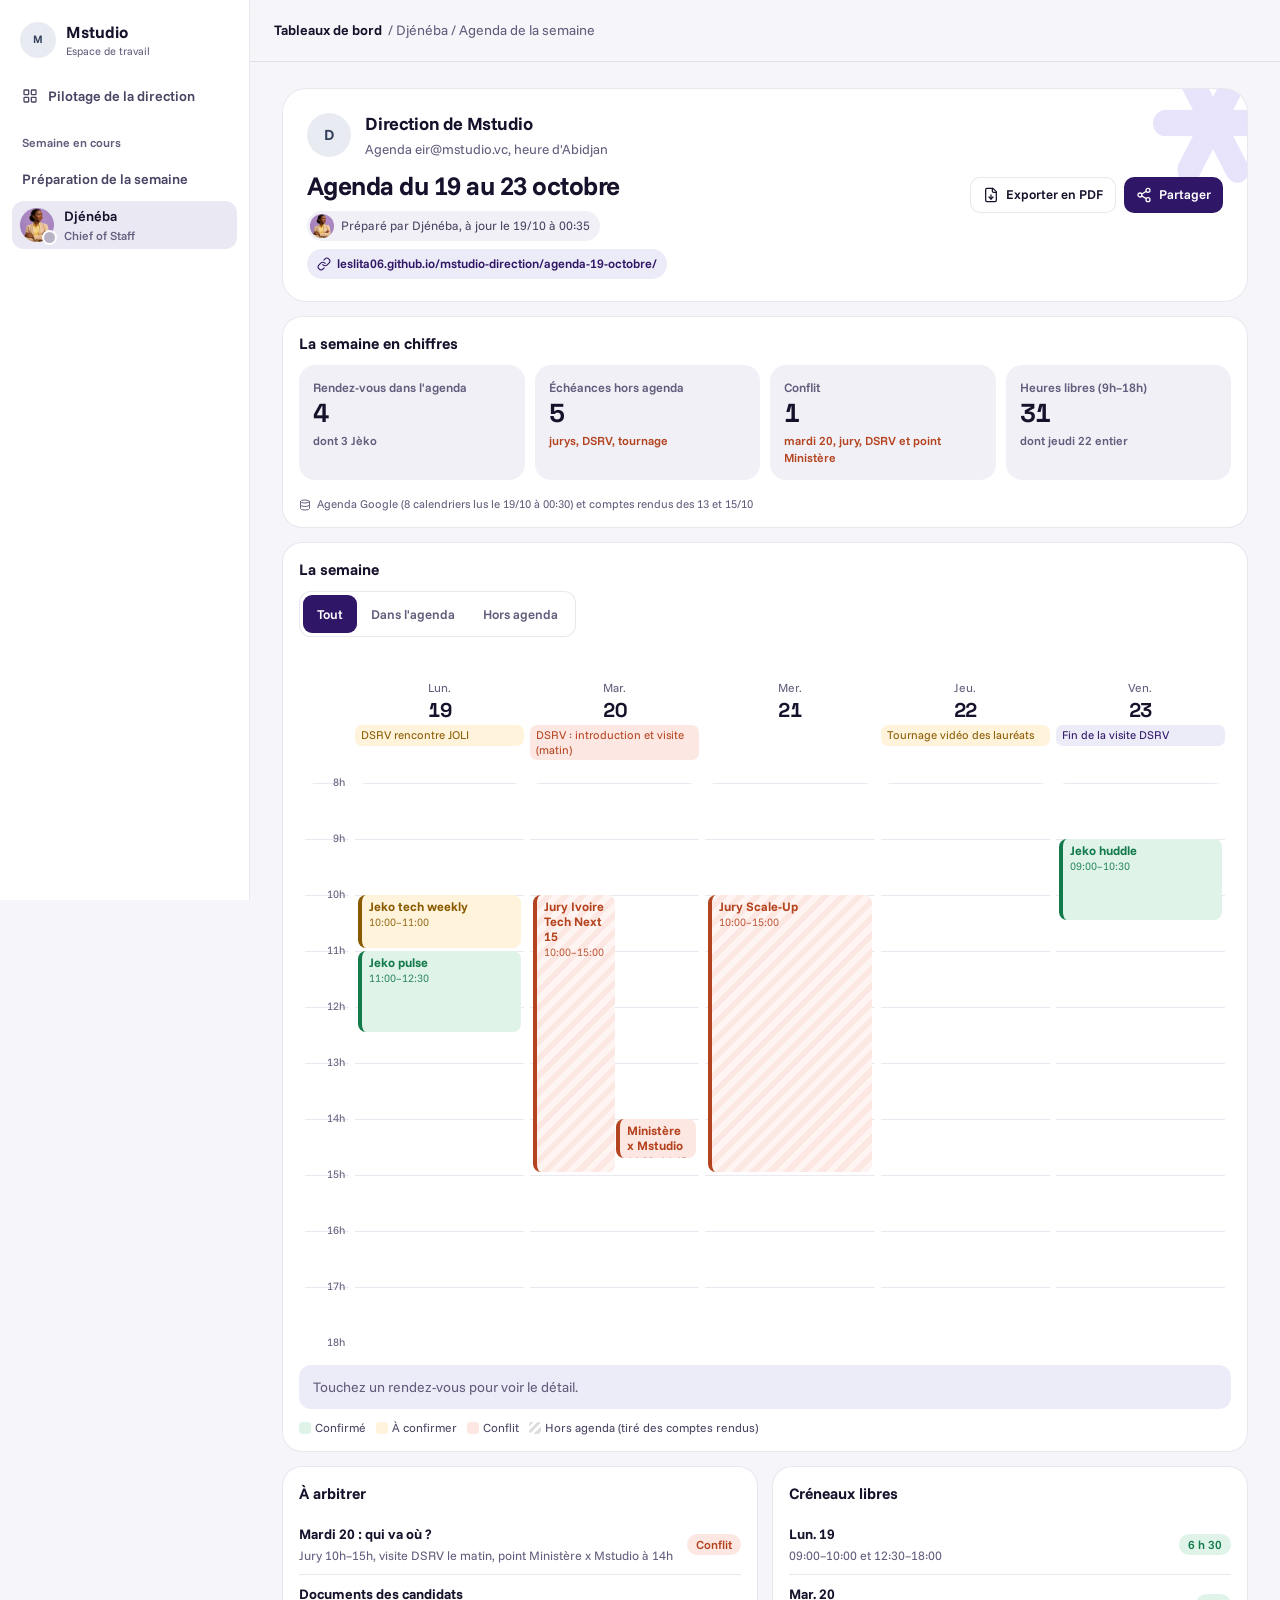
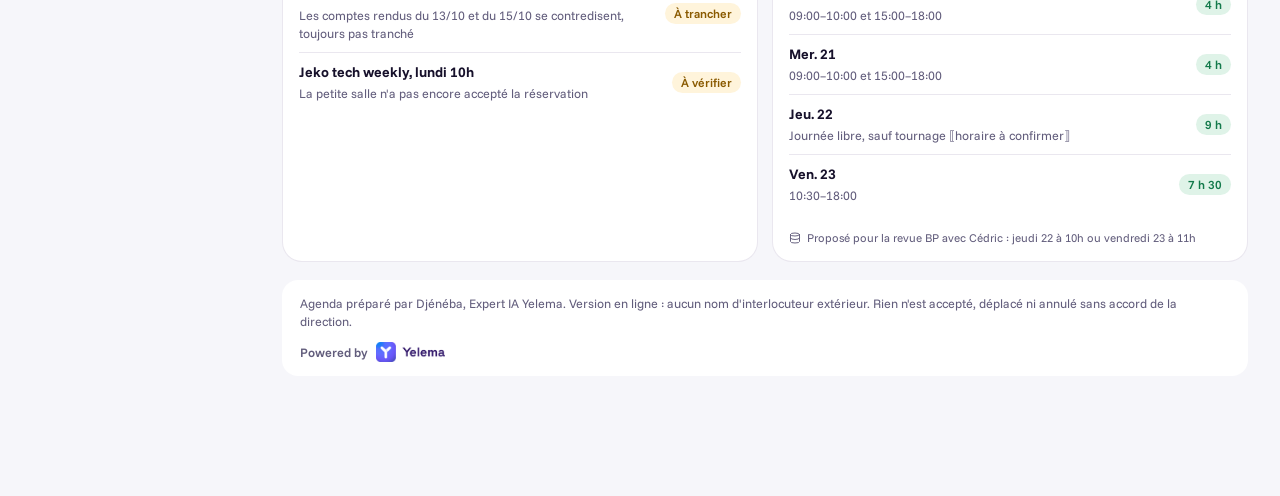
==== agenda-19-octobre/index.html @ 2a82fffe "Agenda de la semaine du 19 octobre" ====
<!doctype html><html lang="fr"><head><meta charset="utf-8"><meta name="viewport" content="width=device-width,initial-scale=1"><meta name="robots" content="noindex, nofollow"><title>Agenda · semaine du 19 octobre · Mstudio</title><link rel="preconnect" href="https://fonts.googleapis.com"><link rel="preconnect" href="https://fonts.gstatic.com" crossorigin><link href="https://fonts.googleapis.com/css2?family=Funnel+Sans:wght@400;500;600;700&family=Space+Grotesk:wght@500;600;700&display=swap" rel="stylesheet"><link rel="stylesheet" href="app.css"><link rel="stylesheet" href="tdm.css"><style>
.wag li[hidden]{display:none}
.cv{display:grid;grid-template-columns:44px repeat(5,minmax(0,1fr));gap:6px;margin-top:6px}
.cv-dh{height:46px;display:flex;flex-direction:column;align-items:center;justify-content:center}
.cv-dh small{font-size:12px;color:var(--ink-3)}.cv-dh b{font-size:20px;color:var(--ink)}
.cv-col.cv-today .cv-dh b{background:var(--brand);color:var(--on-brand);border-radius:50%;width:34px;height:34px;display:flex;align-items:center;justify-content:center}
.cv-ads{min-height:58px;display:flex;flex-direction:column;gap:3px}
.cv-ad{font-size:11.5px;line-height:1.25;border-radius:7px;padding:3px 6px;background:var(--tint);color:var(--brand-ink)}
.cv-ad.mid{background:#FFF4DB;color:#8A5A00}.cv-ad.late{background:#FDE7E3;color:#B4441F}.cv-ad.none{background:none}
.cv-body{position:relative;border-radius:10px;background:repeating-linear-gradient(to bottom,var(--line) 0 1px,transparent 1px 56px)}
.cv-col .cv-body{background-color:var(--surface)}
.cv-hrs .cv-body span{position:absolute;right:4px;transform:translateY(-50%);font-size:11px;color:var(--ink-3)}
.cv-ev{position:absolute;left:3px;right:3px;border:0;text-align:left;border-radius:8px;padding:4px 7px;overflow:hidden;cursor:pointer;font:inherit;display:flex;flex-direction:column;gap:1px;border-left:4px solid}
.cv-ev b{font-size:12.5px;line-height:1.2}.cv-ev small{font-size:11px;opacity:.85}
.cv-ev.ok{background:var(--ok-pale);color:var(--ok)}
.cv-ev.mid{background:#FFF4DB;color:#8A5A00}
.cv-ev.late{background:#FDE7E3;color:#B4441F}
.cv-ev.hors{background-image:repeating-linear-gradient(135deg,rgba(255,255,255,.55) 0 6px,transparent 6px 12px)}
.cv-ev[hidden]{display:none}
.cv-ev:focus-visible{outline:2px solid var(--link)}
.cv-now{position:absolute;left:0;right:0;height:2px;background:var(--ko);z-index:2}
.cv-det{margin-top:12px;padding:12px 14px;border-radius:12px;background:var(--tint);font-size:14px;min-height:22px}
.cv-det b{display:block}
.cv-leg{display:flex;flex-wrap:wrap;gap:10px;margin-top:10px;font-size:12px;color:var(--ink-2)}
.cv-leg i{display:inline-block;width:12px;height:12px;border-radius:3px;vertical-align:-2px;margin-right:4px}
.cv-wrap{overflow-x:auto}
.vlist{display:none}
@media (max-width:760px){.cv-wrap{display:none}.vlist{display:block}}
@media print{.cv-wrap{display:block}.vlist{display:block}.tdm-bar{display:none}}
</style></head><body data-brand="yelema" data-lien="leslita06.github.io/mstudio-direction/agenda-19-octobre/"><div class="app"><aside class="sb"><div class="orgw"><a class="org" href="../"><span style="display:inline-flex;align-items:center;justify-content:center;width:36px;height:36px;border-radius:50%;background:#e8ebf1;color:#33415c;font-weight:700">M</span><div><b>Mstudio</b><span>Espace de travail</span></div></a></div><a class="it" href="../"><svg class="i s" aria-hidden="true"
 
  xmlns="http://www.w3.org/2000/svg"
 
 
  viewBox="0 0 24 24"
  fill="none"
  stroke="currentColor"
  stroke-width="2"
  stroke-linecap="round"
  stroke-linejoin="round"
><rect width="7" height="7" x="3" y="3" rx="1" /><rect width="7" height="7" x="14" y="3" rx="1" /><rect width="7" height="7" x="14" y="14" rx="1" /><rect width="7" height="7" x="3" y="14" rx="1" /></svg> Pilotage de la direction</a><div class="lb">Semaine en cours</div><a class="it" href="../semaine-19-octobre/">Préparation de la semaine</a><a class="mt on" href="./"><span class="p"><img src="img/djeneba.jpg" alt=""><i class="idle"></i></span><span class="grow"><span class="ell" style="display:block">Djénéba</span><small class="ell">Chief of Staff</small></span></a></aside><main style="min-width:0"><header class="top"><a class="mlogo" href="../"><span style="display:inline-flex;align-items:center;justify-content:center;width:32px;height:32px;border-radius:50%;background:#e8ebf1;color:#33415c;font-weight:700">M</span></a><div class="crumb grow"><b>Tableaux de bord</b> <span class="mute3">/ Djénéba / Agenda de la semaine</span></div></header><div class="page"><section class="tdm-head"><img class="tdm-art" src="img/art-asterisque.png" alt=""><div class="tdm-who"><div class="tdm-id"><span style="display:inline-flex;align-items:center;justify-content:center;width:44px;height:44px;border-radius:50%;background:#e8ebf1;color:#33415c;font-weight:700">D</span><span class="tdm-nm"><b>Direction de Mstudio</b><span>Agenda eir@mstudio.vc, heure d'Abidjan</span></span></div><h1>Agenda du 19 au 23 octobre</h1><div class="tdm-meta"><span class="tdm-xp"><img src="img/djeneba.jpg" alt=""> Préparé par Djénéba, à jour le 19/10 à 00:35</span><button class="tdm-lnk" data-copylink type="button" aria-label="Copier le lien"><svg class="i s" aria-hidden="true"
 
  xmlns="http://www.w3.org/2000/svg"
 
 
  viewBox="0 0 24 24"
  fill="none"
  stroke="currentColor"
  stroke-width="2"
  stroke-linecap="round"
  stroke-linejoin="round"
><path d="M10 13a5 5 0 0 0 7.54.54l3-3a5 5 0 0 0-7.07-7.07l-1.72 1.71" /><path d="M14 11a5 5 0 0 0-7.54-.54l-3 3a5 5 0 0 0 7.07 7.07l1.71-1.71" /></svg><span>leslita06.github.io/mstudio-direction/agenda-19-octobre/</span></button></div></div><div class="tdm-act"><button class="btn o sm" type="button" data-pdf><svg class="i s" aria-hidden="true"
 
  xmlns="http://www.w3.org/2000/svg"
 
 
  viewBox="0 0 24 24"
  fill="none"
  stroke="currentColor"
  stroke-width="2"
  stroke-linecap="round"
  stroke-linejoin="round"
><path d="M15 2H6a2 2 0 0 0-2 2v16a2 2 0 0 0 2 2h12a2 2 0 0 0 2-2V7Z" /><path d="M14 2v4a2 2 0 0 0 2 2h4" /><path d="M12 18v-6" /><path d="m9 15 3 3 3-3" /></svg> Exporter en PDF</button><button class="btn p sm" type="button" data-copylink><svg class="i s" aria-hidden="true"
 
  xmlns="http://www.w3.org/2000/svg"
 
 
  viewBox="0 0 24 24"
  fill="none"
  stroke="currentColor"
  stroke-width="2"
  stroke-linecap="round"
  stroke-linejoin="round"
><circle cx="18" cy="5" r="3" /><circle cx="6" cy="12" r="3" /><circle cx="18" cy="19" r="3" /><line x1="8.59" x2="15.42" y1="13.51" y2="17.49" /><line x1="15.41" x2="8.59" y1="6.51" y2="10.49" /></svg> Partager</button></div></section><section class="mwg2">
<article class="mw wide full" data-ty="La semaine en chiffres"><header><h4>La semaine en chiffres</h4></header><div class="kks" style="--kc:4"><div class="kk"><span>Rendez-vous dans l'agenda</span><b class="num">4</b><small>dont 3 Jèko</small></div><div class="kk"><span>Échéances hors agenda</span><b class="num">5</b><small class="warn">jurys, DSRV, tournage</small></div><div class="kk"><span>Conflit</span><b class="num">1</b><small class="warn">mardi 20, jury, DSRV et point Ministère</small></div><div class="kk"><span>Heures libres (9h–18h)</span><b class="num">31</b><small>dont jeudi 22 entier</small></div></div><p class="tdm-src"><svg class="i s" aria-hidden="true"
 
  xmlns="http://www.w3.org/2000/svg"
 
 
  viewBox="0 0 24 24"
  fill="none"
  stroke="currentColor"
  stroke-width="2"
  stroke-linecap="round"
  stroke-linejoin="round"
><ellipse cx="12" cy="5" rx="9" ry="3" /><path d="M3 5V19A9 3 0 0 0 21 19V5" /><path d="M3 12A9 3 0 0 0 21 12" /></svg> Agenda Google (8 calendriers lus le 19/10 à 00:30) et comptes rendus des 13 et 15/10</p></article>
<article class="mw wide full" data-ty="Agenda"><header><h4>La semaine</h4></header><div class="tdm-bar"><div class="tdm-seg" role="group" data-for="cal"><button class="on" type="button" data-v="*">Tout</button><button type="button" data-v="agenda">Dans l'agenda</button><button type="button" data-v="hors">Hors agenda</button></div></div>
<div id="cal"><div class="cv-wrap"><div class="cv"><div class="cv-hrs"><div class="cv-dh"></div><div class="cv-ads"></div><div class="cv-body" style="height:560px"><span style="top:0px">8h</span><span style="top:56px">9h</span><span style="top:112px">10h</span><span style="top:168px">11h</span><span style="top:224px">12h</span><span style="top:280px">13h</span><span style="top:336px">14h</span><span style="top:392px">15h</span><span style="top:448px">16h</span><span style="top:504px">17h</span><span style="top:560px">18h</span></div></div><div class="cv-col" data-day="lun"><div class="cv-dh"><small>Lun.</small><b class="num">19</b></div><div class="cv-ads"><span class="cv-ad mid" title="⟦heure et lieu à confirmer⟧">DSRV rencontre JOLI</span></div><div class="cv-body" style="height:560px"><button type="button" class="cv-ev mid agenda" data-k="agenda" style="top:112px;height:53px" data-t="Jeko tech weekly" data-w="Lun. 19 oct., 10:00–11:00" data-l="Petite salle + Meet" data-n="Salle pas encore confirmée par la réservation" data-s="À confirmer"><b>Jeko tech weekly</b><small>10:00–11:00</small></button><button type="button" class="cv-ev ok agenda" data-k="agenda" style="top:168px;height:81.0px" data-t="Jeko pulse" data-w="Lun. 19 oct., 11:00–12:30" data-l="Petite salle + Meet" data-n="Récurrent, organisé par la direction" data-s="Confirmé"><b>Jeko pulse</b><small>11:00–12:30</small></button></div></div><div class="cv-col" data-day="mar"><div class="cv-dh"><small>Mar.</small><b class="num">20</b></div><div class="cv-ads"><span class="cv-ad late" title="Chevauche le jury">DSRV : introduction et visite (matin)</span></div><div class="cv-body" style="height:560px"><button type="button" class="cv-ev late hors" data-k="hors" style="top:112px;height:277px;left:3px;right:50%" data-t="Jury Ivoire Tech Next 15" data-w="Mar. 20 oct., 10:00–15:00" data-l="Ministère" data-n="Pas bloqué dans l&#x27;agenda" data-s="Conflit"><b>Jury Ivoire Tech Next 15</b><small>10:00–15:00</small></button><button type="button" class="cv-ev late agenda" data-k="agenda" style="top:336px;height:39.0px;left:51%;right:3px" data-t="Ministère x Mstudio" data-w="Mar. 20 oct., 14:00–14:45" data-l="Petite salle + Meet" data-n="Chevauche le jury (fin 15h). Organisé par Leslie" data-s="Conflit"><b>Ministère x Mstudio</b><small>14:00–14:45</small></button></div></div><div class="cv-col" data-day="mer"><div class="cv-dh"><small>Mer.</small><b class="num">21</b></div><div class="cv-ads"><span class="cv-ad none"></span></div><div class="cv-body" style="height:560px"><button type="button" class="cv-ev late hors" data-k="hors" style="top:112px;height:277px" data-t="Jury Scale-Up" data-w="Mer. 21 oct., 10:00–15:00" data-l="Ministère" data-n="Pas bloqué dans l&#x27;agenda" data-s="Conflit"><b>Jury Scale-Up</b><small>10:00–15:00</small></button></div></div><div class="cv-col" data-day="jeu"><div class="cv-dh"><small>Jeu.</small><b class="num">22</b></div><div class="cv-ads"><span class="cv-ad mid" title="⟦à confirmer⟧">Tournage vidéo des lauréats</span></div><div class="cv-body" style="height:560px"></div></div><div class="cv-col" data-day="ven"><div class="cv-dh"><small>Ven.</small><b class="num">23</b></div><div class="cv-ads"><span class="cv-ad br" title="Repère">Fin de la visite DSRV</span></div><div class="cv-body" style="height:560px"><button type="button" class="cv-ev ok agenda" data-k="agenda" style="top:56px;height:81.0px" data-t="Jeko huddle" data-w="Ven. 23 oct., 09:00–10:30" data-l="Petite salle + Meet" data-n="Récurrent, organisé par la direction" data-s="Confirmé"><b>Jeko huddle</b><small>09:00–10:30</small></button></div></div></div><div class="cv-det" id="det"><span class="mute3">Touchez un rendez-vous pour voir le détail.</span></div><div class="cv-leg"><span><i style="background:var(--ok-pale)"></i>Confirmé</span><span><i style="background:#FFF4DB"></i>À confirmer</span><span><i style="background:#FDE7E3"></i>Conflit</span><span><i style="background:repeating-linear-gradient(135deg,#ddd 0 3px,#fff 3px 6px)"></i>Hors agenda (tiré des comptes rendus)</span></div></div>
<ul class="wag vlist"><li class="ag" data-k="hors"><span class="agt"><b>Journée</b><small>Lun. 19</small></span><span class="grow"><b>DSRV rencontre JOLI</b><small>⟦heure et lieu à confirmer⟧</small></span><span class="pill mid">À confirmer</span></li><li class="ag" data-k="agenda"><span class="agt"><b>10:00–11:00</b><small>Lun. 19</small></span><span class="grow"><b>Jeko tech weekly</b><small>Petite salle + Meet · Salle pas encore confirmée par la réservation</small></span><span class="pill mid">À confirmer</span></li><li class="ag" data-k="agenda"><span class="agt"><b>11:00–12:30</b><small>Lun. 19</small></span><span class="grow"><b>Jeko pulse</b><small>Petite salle + Meet · Récurrent, organisé par la direction</small></span><span class="pill ok">Confirmé</span></li><li class="ag" data-k="hors"><span class="agt"><b>Journée</b><small>Mar. 20</small></span><span class="grow"><b>DSRV : introduction et visite (matin)</b><small>Chevauche le jury</small></span><span class="pill late">Conflit</span></li><li class="ag" data-k="hors"><span class="agt"><b>10:00–15:00</b><small>Mar. 20</small></span><span class="grow"><b>Jury Ivoire Tech Next 15</b><small>Ministère · Pas bloqué dans l&#x27;agenda</small></span><span class="pill late">Conflit</span></li><li class="ag" data-k="agenda"><span class="agt"><b>14:00–14:45</b><small>Mar. 20</small></span><span class="grow"><b>Ministère x Mstudio</b><small>Petite salle + Meet · Chevauche le jury (fin 15h). Organisé par Leslie</small></span><span class="pill late">Conflit</span></li><li class="ag" data-k="hors"><span class="agt"><b>10:00–15:00</b><small>Mer. 21</small></span><span class="grow"><b>Jury Scale-Up</b><small>Ministère · Pas bloqué dans l&#x27;agenda</small></span><span class="pill late">Conflit</span></li><li class="ag" data-k="hors"><span class="agt"><b>Journée</b><small>Jeu. 22</small></span><span class="grow"><b>Tournage vidéo des lauréats</b><small>⟦à confirmer⟧</small></span><span class="pill mid">À confirmer</span></li><li class="ag" data-k="hors"><span class="agt"><b>Journée</b><small>Ven. 23</small></span><span class="grow"><b>Fin de la visite DSRV</b><small>Repère</small></span><span class="pill br">Repère</span></li><li class="ag" data-k="agenda"><span class="agt"><b>09:00–10:30</b><small>Ven. 23</small></span><span class="grow"><b>Jeko huddle</b><small>Petite salle + Meet · Récurrent, organisé par la direction</small></span><span class="pill ok">Confirmé</span></li><li class="ag" data-k="hors"><span class="agt"><b>⟦non fixé⟧</b><small>Semaine</small></span><span class="grow"><b>Revue BP + pricing Yelema avec Cédric</b><small>Ni date ni responsable</small></span><span class="pill mid">À caler</span></li></ul></div></article>
<article class="mw" data-ty="À arbitrer"><header><h4>À arbitrer</h4></header><ul class="wcr"><li><span class="grow"><b>Mardi 20 : qui va où ?</b><small>Jury 10h–15h, visite DSRV le matin, point Ministère x Mstudio à 14h</small></span><span class="pill late">Conflit</span></li><li><span class="grow"><b>Documents des candidats</b><small>Les comptes rendus du 13/10 et du 15/10 se contredisent, toujours pas tranché</small></span><span class="pill mid">À trancher</span></li><li><span class="grow"><b>Jeko tech weekly, lundi 10h</b><small>La petite salle n'a pas encore accepté la réservation</small></span><span class="pill mid">À vérifier</span></li></ul></article>
<article class="mw" data-ty="Temps libre"><header><h4>Créneaux libres</h4></header><ul class="wcr"><li><span class="grow"><b>Lun. 19</b><small>09:00–10:00 et 12:30–18:00</small></span><span class="pill ok">6 h 30</span></li><li><span class="grow"><b>Mar. 20</b><small>09:00–10:00 et 15:00–18:00</small></span><span class="pill ok">4 h</span></li><li><span class="grow"><b>Mer. 21</b><small>09:00–10:00 et 15:00–18:00</small></span><span class="pill ok">4 h</span></li><li><span class="grow"><b>Jeu. 22</b><small>Journée libre, sauf tournage ⟦horaire à confirmer⟧</small></span><span class="pill ok">9 h</span></li><li><span class="grow"><b>Ven. 23</b><small>10:30–18:00</small></span><span class="pill ok">7 h 30</span></li></ul><p class="tdm-src"><svg class="i s" aria-hidden="true"
 
  xmlns="http://www.w3.org/2000/svg"
 
 
  viewBox="0 0 24 24"
  fill="none"
  stroke="currentColor"
  stroke-width="2"
  stroke-linecap="round"
  stroke-linejoin="round"
><ellipse cx="12" cy="5" rx="9" ry="3" /><path d="M3 5V19A9 3 0 0 0 21 19V5" /><path d="M3 12A9 3 0 0 0 21 12" /></svg> Proposé pour la revue BP avec Cédric : jeudi 22 à 10h ou vendredi 23 à 11h</p></article>
</section><a class="tbsig" href="https://leslita06.github.io/yelema-site-preview/" target="_blank" rel="noopener"><span>Agenda préparé par Djénéba, Expert IA Yelema. Version en ligne : aucun nom d'interlocuteur extérieur. Rien n'est accepté, déplacé ni annulé sans accord de la direction.</span><span class="pby2">Powered by <img src="img/yelema_long.png" alt="Yelema"></span></a></div></main></div><div class="toast" id="tdm-toast" role="status"></div>
<script>(function(){var tt=document.getElementById('tdm-toast'),T;function toast(m){tt.textContent=m;tt.classList.add('on');clearTimeout(T);T=setTimeout(function(){tt.classList.remove('on')},2400)}
var L=document.body.getAttribute('data-lien');function copy(){try{navigator.clipboard.writeText('https://'+L)}catch(e){}toast('Lien copié : '+L)}
document.querySelectorAll('[data-copylink]').forEach(function(b){b.addEventListener('click',copy)});
document.querySelectorAll('[data-pdf]').forEach(function(b){b.addEventListener('click',function(){window.print()})});
var det=document.getElementById('det');document.querySelectorAll('.cv-ev').forEach(function(b){b.addEventListener('click',function(){det.innerHTML='<b>'+b.dataset.t+'</b>'+b.dataset.w+' · '+b.dataset.l+' · '+b.dataset.s+'<br><span class="mute3">'+b.dataset.n+'</span>'})});
document.querySelectorAll('.tdm-seg[data-for]').forEach(function(g){var box=document.getElementById(g.dataset.for);g.addEventListener('click',function(e){var b=e.target.closest('button');if(!b)return;g.querySelectorAll('button').forEach(function(x){x.classList.toggle('on',x===b)});box.querySelectorAll('[data-k]').forEach(function(r){r.hidden=!(b.dataset.v=='*'||r.dataset.k==b.dataset.v)});toast(b.textContent)})});
/* jour et heure courants, heure d'Abidjan = UTC */
var n=new Date(),d=n.getUTCDate(),m=n.getUTCMonth(),y=n.getUTCFullYear(),k={19:'lun',20:'mar',21:'mer',22:'jeu',23:'ven'}[d];
if(y==2026&&m==9&&k){var c=document.querySelector('.cv-col[data-day="'+k+'"]');c.classList.add('cv-today');var h=n.getUTCHours()+n.getUTCMinutes()/60;if(h>=8&&h<=18){var l=document.createElement('div');l.className='cv-now';l.style.top=((h-8)*56)+'px';c.querySelector('.cv-body').appendChild(l)}}
})();</script></body></html>
---- agenda-19-octobre/app.css ----
/* Yelema, front client v3 (ordinateur d'abord). Deux habillages tirés des mêmes tokens :
   [data-brand="yelema"] couleurs Yelema + logo du client ; [data-brand="client"] couleurs du client. */
:root{
  --ease:cubic-bezier(.22,1,.36,1);
  --f-ui:"Funnel Sans",system-ui,-apple-system,"Segoe UI",sans-serif;
  --f-num:"Space Grotesk",var(--f-ui);
  --r-xl:22px; --r-l:18px; --r-m:12px;
  --z-bar:10; --z-dock:20;
}
[data-brand="yelema"]{
  --brand:#301667; --on-brand:#fff; --brand-ink:#301667; --accent:#E4765A; --accent-ink:#A8432A; --accent-pale:#FCEAE4;
  --link:#5B3FD0; --tint:#ECEBF8; --tint-2:#E0E1FF;
  --band:linear-gradient(105deg,#2E4EC4 0%,#5B4FE6 48%,#8D68FA 100%);
  --c1:#8D68FA; --c2:#2E4EC4; --c3:#E4765A; --c4:#C5C4FF; --c5:#301667; --c6:#B9B5CC;
  --bg:#F3F3F9; --surface:#fff; --line:rgba(48,22,103,.10);
  --ink:#17112B; --ink-2:#4A4563; --ink-3:#625D7C;
  --ok:#137A4B; --ok-pale:#DFF3E8; --ko:#B42318; --ko-pale:#FDE8E6;
}
[data-brand="client"]{
  --brand:#E50046; --on-brand:#fff; --brand-ink:#B30A3D; --accent:#FAB900; --accent-ink:#7A5200; --accent-pale:#FFF3D1;
  --link:#B30A3D; --tint:#FBEDEF; --tint-2:#FFE1E7;
  --band:linear-gradient(105deg,#B30A3D 0%,#E50046 60%,#F07E26 100%);
  --c1:#E50046; --c2:#FAB900; --c3:#671565; --c4:#61C3D9; --c5:#67B32E; --c6:#C9B9BD;
  --bg:#FAF6F6; --surface:#fff; --line:rgba(90,16,34,.10);
  --ink:#1F0E12; --ink-2:#55424A; --ink-3:#6E5A61;
  --ok:#137A4B; --ok-pale:#DFF3E8; --ko:#B42318; --ko-pale:#FDE8E6;
}
*{box-sizing:border-box;margin:0;padding:0}
body{font-family:var(--f-ui);font-size:15px;line-height:1.45;color:var(--ink);background:var(--bg);-webkit-font-smoothing:antialiased}
a{color:inherit;text-decoration:none}
button{font:inherit;color:inherit;background:none;border:0;cursor:pointer}
img{display:block;max-width:100%}
svg.i{width:20px;height:20px;flex:none;stroke-width:1.9}
svg.s{width:16px;height:16px}
h1,h2,h3{text-wrap:balance;line-height:1.15}
.num{font-family:var(--f-num);font-variant-numeric:tabular-nums;letter-spacing:-.02em}
.mute{color:var(--ink-2)}.mute3{color:var(--ink-3)}
.xs{font-size:12px}.sm{font-size:13px}
.row{display:flex;align-items:center;gap:8px}
.grow{flex:1;min-width:0}
.ell{white-space:nowrap;overflow:hidden;text-overflow:ellipsis}
:focus-visible{outline:2px solid var(--brand);outline-offset:2px;border-radius:8px}

/* Barre haute */
.bar{position:sticky;top:0;z-index:var(--z-bar);height:68px;display:flex;align-items:center;gap:18px;padding:0 24px;background:var(--surface);border-bottom:1px solid var(--line)}
.logo-c{display:flex;align-items:center;gap:10px;flex:none}
.logo-c img{width:42px;height:42px;object-fit:contain}
.logo-c b{font-size:15px;font-weight:650;display:block}
.logo-c span{font-size:11px;color:var(--ink-3);display:flex;align-items:center;gap:4px}
.logo-c span img{width:auto;height:12px}
.nav{display:flex;align-items:center;gap:4px;margin-left:18px}
.nav a{display:flex;align-items:center;gap:8px;height:44px;padding:0 12px;border-radius:12px;font-weight:600;font-size:14px;color:var(--ink-2);transition:background .2s var(--ease)}
.nav a:hover{background:var(--tint)}
.nav a.on{background:var(--tint);color:var(--brand-ink)}
.nav a img{width:28px;height:28px;border-radius:50%;object-fit:cover}
.nav .sep{width:1px;height:24px;background:var(--line);margin:0 6px}
.me{width:38px;height:38px;border-radius:50%;display:grid;place-items:center;color:#fff;font-weight:700;font-size:13px;flex:none}

/* Coquille : contenu + panneau de discussion */
.shell{display:grid;grid-template-columns:minmax(0,1fr) 380px;align-items:start}
.main{padding:26px 34px 56px;min-width:0;max-width:1180px;width:100%;margin:0 auto}
.aside{position:sticky;top:68px;height:calc(100vh - 68px);background:var(--surface);border-left:1px solid var(--line);display:flex;flex-direction:column}

/* Haut de page */
.hello{display:flex;align-items:flex-end;gap:16px}
.hello .date{font-size:13px;color:var(--ink-3)}
.hello h1{font-family:var(--f-num);font-size:34px;font-weight:600;letter-spacing:-.03em}
.brief{display:flex;gap:12px;align-items:center;margin-top:14px;padding:12px 14px;border-radius:var(--r-l);background:var(--surface);border:1px solid var(--line)}
.brief img{width:34px;height:34px;border-radius:50%;object-fit:cover;flex:none}
.brief p{font-size:15px}
.hl{background:var(--accent-pale);color:var(--accent-ink);border-radius:6px;padding:1px 6px;font-weight:600;white-space:nowrap}

/* Bandeau d'impact */
.impact{margin-top:16px;border-radius:var(--r-xl);background:var(--band);color:#fff;padding:20px 22px;display:grid;grid-template-columns:1.1fr 1.3fr 1fr;gap:18px;position:relative;overflow:hidden}
.impact::after{content:"";position:absolute;right:-60px;top:-80px;width:260px;height:260px;border-radius:50%;background:rgba(255,255,255,.08)}
.imp{display:flex;gap:14px;align-items:center;position:relative;z-index:1}
.imp .ic{width:48px;height:48px;border-radius:14px;background:rgba(255,255,255,.18);display:grid;place-items:center;flex:none}
.imp .v{font-family:var(--f-num);font-size:34px;font-weight:600;letter-spacing:-.03em;line-height:1}
.imp .l{font-size:13px;opacity:.92;margin-top:4px}
.imp .d{display:inline-flex;margin-top:6px;font-size:12px;font-weight:600;background:rgba(255,255,255,.18);border-radius:999px;padding:2px 9px}
.people{display:flex;gap:3px;margin-top:6px}
.people svg{width:16px;height:16px;fill:#fff;stroke:none}
.people svg.half{opacity:.45}

/* Filtres */
.filters{margin-top:16px;display:flex;flex-wrap:wrap;gap:8px;align-items:center}
.seg{display:inline-flex;gap:2px;padding:3px;border-radius:12px;background:var(--surface);border:1px solid var(--line)}
.seg a{height:36px;padding:0 14px;display:flex;align-items:center;border-radius:9px;font-size:14px;font-weight:600;color:var(--ink-2)}
.seg a.on{background:var(--brand);color:var(--on-brand)}
.pick{height:42px;padding:0 14px;display:flex;align-items:center;gap:8px;border-radius:12px;background:var(--surface);border:1px solid var(--line);font-size:14px;color:var(--ink-2)}
.chips{display:flex;flex-wrap:wrap;gap:6px}
.chip{display:inline-flex;align-items:center;gap:5px;height:30px;padding:0 11px;border-radius:999px;font-size:13px;font-weight:600;background:var(--surface);border:1px solid var(--line);color:var(--ink-2);white-space:nowrap}
.chip.on{background:var(--tint);border-color:transparent;color:var(--brand-ink)}
.chip em{font-style:normal;color:var(--ink-3);font-weight:500}
.pill{display:inline-flex;align-items:center;gap:4px;font-size:12px;font-weight:600;border-radius:999px;padding:2px 9px;white-space:nowrap}
.pill.ok{background:var(--ok-pale);color:var(--ok)}.pill.ko{background:var(--ko-pale);color:var(--ko)}
.pill.ac{background:var(--accent-pale);color:var(--accent-ink)}.pill.br{background:var(--tint);color:var(--brand-ink)}

/* Cartes */
.card{background:var(--surface);border:1px solid var(--line);border-radius:var(--r-l);padding:18px}
.card h2{font-size:16px;font-weight:650;display:flex;align-items:center;gap:8px}
.card h2 .i{color:var(--brand-ink)}
.ch{display:flex;align-items:center;justify-content:space-between;gap:8px;margin-bottom:12px}
.g2{display:grid;grid-template-columns:1.55fr 1fr;gap:14px;margin-top:14px}
.g2e{display:grid;grid-template-columns:1fr 1fr;gap:14px;margin-top:14px}
.link{display:inline-flex;align-items:center;gap:4px;font-size:14px;font-weight:600;color:var(--link);min-height:36px}

/* Compteurs */
.kpis{display:grid;grid-template-columns:repeat(6,1fr);gap:12px;margin-top:14px}
.kpi{background:var(--surface);border:1px solid var(--line);border-radius:var(--r-l);padding:14px}
.kpi .ic{width:36px;height:36px;border-radius:10px;display:grid;place-items:center;background:var(--tint);color:var(--brand-ink)}
.kpi .v{font-family:var(--f-num);font-size:30px;font-weight:600;letter-spacing:-.03em;margin-top:10px;line-height:1;color:var(--brand-ink)}
.kpi .l{font-size:13px;color:var(--ink-2);margin-top:4px;min-height:36px}
.kpi.warn .ic{background:var(--accent-pale);color:var(--accent-ink)}
.kpi.warn .v{color:var(--accent-ink)}

/* En direct */
.live{background:#120C22;color:#fff;border-radius:var(--r-l);overflow:hidden;display:flex;flex-direction:column}
.live .scr{height:190px;position:relative;background:#0B0716}
.live .scr .tb{position:absolute;top:0;left:0;right:0;display:flex;gap:6px;align-items:center;padding:9px 12px}
.live .scr .tb i{width:8px;height:8px;border-radius:50%}
.live .scr .tb span{font-size:11px;color:#BDB7D6;margin-left:6px}
.canvas{position:absolute;inset:32px 14px 0;border-radius:10px 10px 0 0;background:#F1EFF8;display:flex;gap:12px;padding:12px}
.poster{border-radius:6px;background:linear-gradient(170deg,var(--c5) 0 62%,var(--c1) 62%);color:#fff;padding:10px;display:flex;flex-direction:column;position:relative;overflow:hidden}
[data-brand="client"] .poster{background:linear-gradient(170deg,#E00040 0 62%,#F8B400 62%)}
.poster b{font-family:var(--f-num);letter-spacing:.08em;font-size:10px}
.poster .p1{font-family:var(--f-num);font-weight:700;font-size:18px;line-height:1.05;margin-top:6px}
.poster .p2{font-family:var(--f-num);font-weight:700;font-size:28px;line-height:1;margin-top:auto}
.tools{flex:1;display:flex;flex-direction:column;gap:7px}
.tools i{display:block;height:9px;border-radius:3px;background:#DAD6EA}
.tools i.k1{height:24px;background:var(--c1)}.tools i.k2{height:24px;background:var(--c2)}
.cursor{position:absolute;width:16px;height:16px;left:40%;top:52%;animation:cur 4.5s var(--ease) infinite}
@keyframes cur{0%,100%{transform:translate(0,0)}30%{transform:translate(-40px,16px)}60%{transform:translate(26px,-12px)}}
.live .lb{padding:14px 16px;display:flex;flex-direction:column;gap:10px}
.live .who{display:flex;gap:10px;align-items:center}
.live .who img{width:36px;height:36px;border-radius:50%;object-fit:cover;box-shadow:0 0 0 2px #fff}
.prog{height:4px;border-radius:4px;background:rgba(255,255,255,.18);overflow:hidden}
.prog i{display:block;height:100%;border-radius:4px;background:#fff}
.dot{width:8px;height:8px;border-radius:50%;background:#3DDC84;flex:none;position:relative}
.dot::after{content:"";position:absolute;inset:-4px;border-radius:50%;border:2px solid #3DDC84;opacity:0;animation:ping 2s var(--ease) infinite}
@keyframes ping{0%{transform:scale(.6);opacity:.8}100%{transform:scale(1.6);opacity:0}}
.dot.idle{background:#A9A2C8}.dot.idle::after{display:none}

/* À valider */
.val{display:flex;align-items:center;gap:12px;padding:10px;border-radius:var(--r-m);background:var(--bg);min-height:64px}
.val+.val{margin-top:8px}
.val .th{width:46px;height:46px;border-radius:9px;flex:none;overflow:hidden}
.val .th.doc{display:grid;place-items:center;background:var(--tint);color:var(--brand-ink)}
.val b{display:block;font-size:14px;font-weight:600}
.btn{display:inline-flex;align-items:center;justify-content:center;gap:7px;min-height:44px;padding:0 16px;border-radius:12px;font-weight:600;font-size:14px;white-space:nowrap;transition:transform .15s var(--ease),filter .2s var(--ease)}
.btn:hover{filter:brightness(1.06)}
.btn:active{transform:scale(.98)}
.btn.p{background:var(--brand);color:var(--on-brand)}
.btn.g{background:var(--tint);color:var(--brand-ink)}
.btn.w{background:#fff;color:var(--brand-ink)}

/* Graphiques */
.chart{width:100%;height:auto;display:block}
.legend{display:flex;flex-wrap:wrap;gap:14px;margin-top:10px;font-size:13px;color:var(--ink-2)}
.legend i{display:inline-block;width:10px;height:10px;border-radius:3px;margin-right:6px;vertical-align:-1px}
.donut{display:flex;align-items:center;gap:20px}
.donut ul{list-style:none;display:flex;flex-direction:column;gap:7px;font-size:13px}
.donut li{display:flex;align-items:center;gap:8px}
.donut li i{width:10px;height:10px;border-radius:50%}
.donut li b{font-weight:600}

/* Projets */
.projs{display:grid;grid-template-columns:repeat(5,1fr);gap:10px}
.proj{border:1px solid var(--line);border-radius:var(--r-m);padding:12px}
.proj .v{font-family:var(--f-num);font-size:24px;font-weight:600;margin-top:2px;color:var(--brand-ink)}
.proj .bar2{height:6px;border-radius:6px;background:var(--tint);margin:8px 0;overflow:hidden}
.proj .bar2 i{display:block;height:100%;border-radius:6px;background:var(--brand)}

/* Livrables */
.dl{display:flex;gap:12px;align-items:center;padding:11px 0}
.dl+.dl{border-top:1px solid var(--line)}
.dl .ic{width:40px;height:40px;border-radius:10px;background:var(--tint);display:grid;place-items:center;color:var(--brand-ink);flex:none}
.dl b{display:block;font-weight:600;font-size:14px}
.fmt{display:inline-flex;gap:4px;margin-top:4px}
.fmt span{font-size:11px;font-weight:700;padding:1px 6px;border-radius:5px;background:var(--bg);border:1px solid var(--line);color:var(--ink-2)}

/* Équipe */
.team{display:grid;grid-template-columns:repeat(4,1fr);gap:14px;margin-top:12px}
.worker{position:relative;border-radius:var(--r-xl);overflow:hidden;background:var(--surface);border:1px solid var(--line);display:flex;flex-direction:column;transition:transform .25s var(--ease)}
.worker:hover{transform:translateY(-2px)}
.worker .ph{position:relative;aspect-ratio:4/4.2;color:#fff;isolation:isolate}
.worker .ph img{position:absolute;inset:0;width:100%;height:100%;object-fit:cover;z-index:-2}
.worker .ph::after{content:"";position:absolute;inset:0;z-index:-1;background:linear-gradient(180deg,rgba(10,6,20,0) 45%,rgba(10,6,20,.85) 100%)}
.worker .st{position:absolute;top:10px;left:10px}
.worker .st>span{display:inline-flex;align-items:center;gap:6px;font-size:12px;font-weight:600;background:rgba(10,6,20,.62);border-radius:999px;padding:5px 10px}
.worker .nm{position:absolute;left:14px;right:14px;bottom:12px}
.worker h3{font-family:var(--f-num);font-size:22px;font-weight:600;letter-spacing:-.02em}
.worker .rl{font-size:13px;color:#ECE8F7}
.worker .stats{display:grid;grid-template-columns:1fr 1fr;padding:12px 14px;gap:8px}
.worker .stats b{font-family:var(--f-num);font-size:20px;font-weight:600;display:block;color:var(--brand-ink)}
.worker .stats span{font-size:12px;color:var(--ink-3)}
.worker .pair{display:flex;align-items:center;gap:8px;padding:10px 14px;border-top:1px solid var(--line);font-size:13px;color:var(--ink-2)}
.av{width:26px;height:26px;border-radius:50%;display:grid;place-items:center;font-size:10px;font-weight:700;color:#fff;flex:none}
.add{border:1.5px dashed var(--line);border-radius:var(--r-xl);display:flex;flex-direction:column;align-items:center;justify-content:center;gap:10px;text-align:center;padding:18px;background:var(--surface);color:var(--ink-2)}
.add .faces{display:flex}.add .faces img{width:44px;height:44px;border-radius:50%;object-fit:cover;box-shadow:0 0 0 2px var(--surface)}
.add .faces img+img{margin-left:-12px}
.add b{color:var(--ink);font-size:15px}

/* En-tête d'expert */
.xhero{display:flex;align-items:center;gap:18px;padding:18px;border-radius:var(--r-xl);background:var(--surface);border:1px solid var(--line);position:relative;overflow:hidden}
.xhero::before{content:"";position:absolute;left:0;right:0;top:0;height:4px;background:var(--band)}
.xhero .pp{width:92px;height:92px;border-radius:50%;object-fit:cover;box-shadow:0 0 0 3px var(--surface),0 0 0 5px var(--c1);flex:none}
.xhero h1{font-family:var(--f-num);font-size:34px;font-weight:600;letter-spacing:-.03em;color:var(--brand-ink)}
.xhero .acts{display:flex;gap:8px;flex-wrap:wrap;justify-content:flex-end}
.ib{width:44px;height:44px;border-radius:12px;display:grid;place-items:center;background:var(--tint);color:var(--brand-ink);flex:none}

/* Discussion (panneau) */
.ah{display:flex;align-items:center;gap:10px;height:66px;padding:0 16px;border-bottom:1px solid var(--line);flex:none}
.ah .ava{position:relative}.ah .ava img{width:40px;height:40px;border-radius:50%;object-fit:cover}
.ah .ava .dot{position:absolute;right:0;bottom:1px;box-shadow:0 0 0 2px var(--surface)}
.ah b{font-weight:650}
.thread{flex:1;overflow:auto;padding:16px;display:flex;flex-direction:column;gap:10px}
.day{align-self:center;font-size:12px;color:var(--ink-3)}
.msg{max-width:90%;font-size:14.5px;line-height:1.45}
.msg.lui{align-self:flex-start}.msg.moi{align-self:flex-end}
.msg .bub{padding:10px 13px;border-radius:16px}
.msg.lui .bub{background:var(--bg);border-bottom-left-radius:5px}
.msg.moi .bub{background:var(--brand);color:var(--on-brand);border-bottom-right-radius:5px}
.msg time{display:block;font-size:11px;color:var(--ink-3);margin-top:3px;padding:0 4px}
.msg.moi time{text-align:right}
.deliv{margin-top:8px;border-radius:14px;overflow:hidden;border:1px solid var(--line);background:var(--surface)}
.deliv .poster{aspect-ratio:16/9;border-radius:0;padding:14px}
.deliv .poster .p1{font-size:22px}.deliv .poster .p2{font-size:36px}
.deliv .m{padding:10px 12px;display:flex;align-items:center;gap:8px}
.deliv .a{display:grid;grid-template-columns:1fr auto;gap:8px;padding:0 12px 12px}
.steps{margin-top:8px;border-radius:10px;background:var(--surface);border:1px solid var(--line);font-size:13px}
.steps summary{list-style:none;display:flex;align-items:center;gap:8px;padding:9px 11px;min-height:40px;cursor:pointer;font-weight:600;color:var(--ink-2)}
.steps summary::-webkit-details-marker{display:none}
.steps ol{list-style:none;padding:0 11px 10px;display:flex;flex-direction:column;gap:5px;color:var(--ink-2)}
.steps li{display:flex;gap:7px;align-items:center}.steps li svg{color:var(--ok)}
.typing{display:inline-flex;gap:4px;padding:11px 13px;background:var(--bg);border-radius:16px 16px 16px 5px}
.typing i{width:6px;height:6px;border-radius:50%;background:var(--ink-3);animation:ty 1.2s infinite}
.typing i:nth-child(2){animation-delay:.15s}.typing i:nth-child(3){animation-delay:.3s}
@keyframes ty{0%,60%,100%{opacity:.3;transform:none}30%{opacity:1;transform:translateY(-3px)}}
.comp{padding:10px 14px 14px;flex:none}
.sugg{display:flex;gap:6px;overflow-x:auto;scrollbar-width:none;margin-bottom:8px}
.sugg::-webkit-scrollbar{display:none}
.sugg span{flex:none;font-size:13px;font-weight:600;padding:7px 11px;border-radius:999px;border:1px solid var(--line);color:var(--ink)}
.inp{display:flex;align-items:center;gap:6px;border-radius:24px;background:var(--bg);padding:4px;border:1px solid var(--line)}
.inp .ph{flex:1;color:var(--ink-3);padding:0 8px;font-size:14.5px}
.mic{width:42px;height:42px;border-radius:50%;background:var(--brand);color:var(--on-brand);display:grid;place-items:center;flex:none}
.inp .ib{background:transparent;width:40px;height:40px}

/* Page de choix A / B */
.choose{max-width:1100px;margin:0 auto;padding:48px 24px}
.choose .opts{display:grid;grid-template-columns:1fr 1fr;gap:20px;margin-top:24px}
.choose a.o{display:block;border-radius:22px;overflow:hidden;background:#fff;border:1px solid rgba(0,0,0,.08)}
.choose a.o img{width:100%;aspect-ratio:16/10;object-fit:cover;object-position:top}
.choose a.o div{padding:16px 18px}

/* Téléphone et tablette : le panneau passe sous le contenu */
@media (max-width:1100px){
  .shell{grid-template-columns:1fr}
  .aside{position:static;height:auto;border-left:0;border-top:1px solid var(--line)}
  .thread{max-height:none}
  .kpis{grid-template-columns:repeat(3,1fr)}
  .projs{grid-template-columns:repeat(3,1fr)}
  .team{grid-template-columns:repeat(2,1fr)}
}
@media (max-width:760px){
  .bar{padding:0 14px;gap:10px}.nav{display:none}
  .main{padding:18px 16px 40px}
  .hello h1{font-size:28px}
  .impact{grid-template-columns:1fr;gap:14px}
  .g2,.g2e{grid-template-columns:1fr}
  .kpis{grid-template-columns:repeat(2,1fr)}
  .projs{grid-template-columns:repeat(2,1fr)}
  .xhero{flex-wrap:wrap}.xhero .acts{justify-content:flex-start}
  .choose .opts{grid-template-columns:1fr}
  .hide-m{display:none}
}
@media (prefers-reduced-motion:reduce){*,*::before,*::after{animation:none!important;transition:none!important}}
.g2>*,.g2e>*,.kpis>*,.projs>*,.team>*{min-width:0}
.val .btn{flex:none}
.card .ch{flex-wrap:wrap}
.pill{white-space:normal}
@media (max-width:760px){
  .team[style]{grid-template-columns:1fr 1fr!important}
  .worker .pair{flex-wrap:wrap;gap:6px}
  .impact[style]{grid-template-columns:1fr!important}
  .imp{flex-wrap:wrap}
  .hello{flex-wrap:wrap}
  .aside .thread{max-height:520px}
}

/* ============ v4 : équipe en tête, page expert à onglets, recrutement interactif, espace admin ============ */
.wrap{max-width:1240px;margin:0 auto;padding:26px 32px 140px}
.wrap.narrow{max-width:1100px}

/* Équipe en tête */
.teamhero{display:grid;grid-template-columns:repeat(4,1fr);gap:16px;margin-top:18px}
.mate{background:var(--surface);border:1px solid var(--line);border-radius:var(--r-xl);overflow:hidden;display:flex;flex-direction:column;transition:transform .25s var(--ease),box-shadow .25s var(--ease)}
.mate:hover{transform:translateY(-3px);box-shadow:0 18px 40px -24px rgba(23,17,43,.45)}
.mate .ph{position:relative;aspect-ratio:4/3.3;isolation:isolate;color:#fff;display:block}
.mate .ph img{position:absolute;inset:0;width:100%;height:100%;object-fit:cover;object-position:50% 22%;z-index:-2}
.mate .ph::after{content:"";position:absolute;inset:0;z-index:-1;background:linear-gradient(180deg,rgba(10,6,20,0) 50%,rgba(10,6,20,.8) 100%)}
.mate .st{position:absolute;top:12px;left:12px}
.mate .st>span{display:inline-flex;align-items:center;gap:6px;font-size:12px;font-weight:600;background:rgba(10,6,20,.62);border-radius:999px;padding:5px 10px}
.mate .ph .nm{position:absolute;left:16px;right:16px;bottom:12px}
.mate h3{font-family:var(--f-num);font-size:24px;font-weight:600;letter-spacing:-.02em}
.mate .rl{font-size:13px;color:#ECE8F7}
.mate .bd{padding:14px 16px;display:flex;flex-direction:column;gap:10px;flex:1}
.now{display:flex;gap:8px;align-items:flex-start;font-size:14px}
.now .dot{margin-top:6px}
.mini-prog{height:4px;border-radius:4px;background:var(--tint);overflow:hidden}
.mini-prog i{display:block;height:100%;background:var(--brand);border-radius:4px}
.duo{display:flex;align-items:center;gap:8px;font-size:13px;color:var(--ink-2)}
.duo .faces{display:flex}.duo .faces>*{box-shadow:0 0 0 2px var(--surface)}
.duo .faces>*+*{margin-left:-8px}
.duo .faces img{width:26px;height:26px;border-radius:50%;object-fit:cover}
.quick{display:flex;gap:6px;margin-top:auto;padding-top:4px}
.quick a{flex:1;height:40px;border-radius:11px;background:var(--tint);color:var(--brand-ink);display:flex;align-items:center;justify-content:center;gap:6px;font-size:13px;font-weight:600}
.quick a.p{background:var(--brand);color:var(--on-brand)}
.mate.add{border-style:dashed;align-items:center;justify-content:center;text-align:center;gap:12px;padding:24px;color:var(--ink-2)}
.mate.add .plus{width:56px;height:56px;border-radius:50%;background:var(--brand);color:var(--on-brand);display:grid;place-items:center}

/* Aujourd'hui */
.today{display:grid;grid-template-columns:1.25fr 1fr 1fr;gap:14px;margin-top:14px}
.wtile{background:var(--surface);border:1px solid var(--line);border-radius:var(--r-l);padding:16px;display:flex;flex-direction:column;gap:10px;min-width:0}
.wtile .t{display:flex;align-items:center;gap:8px;font-size:14px;font-weight:650}
.wtile .t .i{color:var(--brand-ink)}
.wtile .big{font-family:var(--f-num);font-size:34px;font-weight:600;letter-spacing:-.03em;line-height:1;color:var(--brand-ink)}
.wtile.imp{background:var(--band);color:#fff;border:0}
.wtile.imp .t .i,.wtile.imp .big{color:#fff}
.sect{display:flex;align-items:baseline;justify-content:space-between;margin-top:30px}
.sect h2{font-size:20px;font-weight:650;letter-spacing:-.01em}

/* Dock */
.dock{position:fixed;left:0;right:0;bottom:0;z-index:var(--z-dock);padding:12px 16px 18px;background:linear-gradient(180deg,transparent,var(--bg) 45%);pointer-events:none}
.dock .in{pointer-events:auto;max-width:720px;margin:0 auto;display:flex;align-items:center;gap:10px;background:#17112B;color:#fff;border-radius:30px;padding:6px 6px 6px 10px;box-shadow:0 16px 40px -14px rgba(23,17,43,.6)}
.dock .who{display:flex}.dock .who img{width:34px;height:34px;border-radius:50%;object-fit:cover;box-shadow:0 0 0 2px #17112B}
.dock .who img+img{margin-left:-10px}
.dock .ph{flex:1;color:#D6D1EC;font-size:15px}
.dock .mic{background:var(--accent);color:#17112B}
[data-brand="yelema"] .dock .mic{color:#fff}

/* Page expert */
.ws{display:grid;grid-template-columns:300px minmax(0,1fr);gap:20px;align-items:start}
.prof{position:sticky;top:88px;background:var(--surface);border:1px solid var(--line);border-radius:var(--r-xl);overflow:hidden}
.prof .ph{aspect-ratio:1/1;position:relative}
.prof .ph img{width:100%;height:100%;object-fit:cover}
.prof .bd{padding:16px;display:flex;flex-direction:column;gap:12px}
.prof h1{font-family:var(--f-num);font-size:28px;font-weight:600;letter-spacing:-.03em}
.prof .acts{display:grid;grid-template-columns:repeat(4,1fr);gap:6px}
.prof .acts a{display:flex;flex-direction:column;align-items:center;gap:5px;padding:10px 0;border-radius:12px;background:var(--tint);color:var(--brand-ink);font-size:12px;font-weight:600}
.prof .acts a.on{background:var(--brand);color:var(--on-brand)}
.kv{display:flex;flex-direction:column;gap:8px;font-size:13px}
.kv div{display:flex;justify-content:space-between;gap:8px}
.kv span{color:var(--ink-3)}
.tabs{display:flex;gap:4px;border-bottom:1px solid var(--line);margin-bottom:16px;overflow-x:auto;scrollbar-width:none}
.tabs a{height:46px;padding:0 14px;display:flex;align-items:center;gap:7px;font-size:14px;font-weight:600;color:var(--ink-2);border-bottom:2px solid transparent;white-space:nowrap}
.tabs a.on{color:var(--brand-ink);border-bottom-color:var(--brand)}
.tabs a .n{font-size:11px;background:var(--accent-pale);color:var(--accent-ink);border-radius:99px;padding:1px 7px}
.panel{display:none}.panel.on{display:block}
.chatbox{background:var(--surface);border:1px solid var(--line);border-radius:var(--r-xl);display:flex;flex-direction:column;min-height:640px}
.chatbox .thread{padding:22px 24px;gap:12px}
.chatbox .msg{max-width:72%}
.chatbox .comp{border-top:1px solid var(--line);padding:12px 16px 16px}

/* Boîte mail */
.mail{display:grid;grid-template-columns:minmax(0,1fr) minmax(0,1.2fr);background:var(--surface);border:1px solid var(--line);border-radius:var(--r-xl);overflow:hidden;min-height:560px}
.mail .lst{border-right:1px solid var(--line)}
.mail .it{display:flex;gap:12px;padding:14px 16px;border-bottom:1px solid var(--line)}
.mail .it.on{background:var(--tint)}
.mail .it .ic{width:36px;height:36px;border-radius:10px;display:grid;place-items:center;background:var(--bg);color:var(--brand-ink);flex:none}
.mail .rd{padding:22px 26px;display:flex;flex-direction:column;gap:12px}
.mail .rd h3{font-size:19px;font-weight:650}

/* Recrutement */
.mine{display:flex;gap:10px;align-items:center;flex-wrap:wrap;margin-top:14px;padding:12px 14px;border-radius:var(--r-l);background:var(--surface);border:1px solid var(--line)}
.mine .who{display:flex;align-items:center;gap:8px;padding:4px 12px 4px 4px;border-radius:99px;background:var(--tint);font-size:13px;font-weight:600}
.mine .who img{width:30px;height:30px;border-radius:50%;object-fit:cover}
.cat{display:grid;grid-template-columns:repeat(4,1fr);gap:16px;margin-top:16px}
.xcard{background:var(--surface);border:1px solid var(--line);border-radius:var(--r-xl);overflow:hidden;display:flex;flex-direction:column;cursor:pointer;transition:transform .25s var(--ease),box-shadow .25s var(--ease);text-align:left}
.xcard:hover{transform:translateY(-3px);box-shadow:0 18px 40px -24px rgba(23,17,43,.45)}
.xcard .ph{position:relative;aspect-ratio:4/3.4}
.xcard .ph img{width:100%;height:100%;object-fit:cover;object-position:50% 22%}
.badge{position:absolute;left:12px;bottom:-20px;width:44px;height:44px;border-radius:14px;background:var(--surface);box-shadow:0 6px 16px -6px rgba(23,17,43,.35);display:grid;place-items:center;color:var(--brand-ink)}
.xcard .bd{padding:28px 16px 16px;display:flex;flex-direction:column;gap:6px;flex:1}
.xcard h3{font-family:var(--f-num);font-size:20px;font-weight:600}
.xcard .ft{display:flex;align-items:center;justify-content:space-between;margin-top:auto;padding-top:8px}
.xcard.in-team{opacity:.6}
.chip[data-f]{cursor:pointer}
.drawer{position:fixed;inset:0;z-index:40;display:none}
.drawer.on{display:block}
.drawer .ov{position:absolute;inset:0;background:rgba(14,10,26,.45)}
.drawer .pn{position:absolute;top:0;right:0;bottom:0;width:min(460px,100%);background:var(--surface);overflow:auto;display:flex;flex-direction:column;animation:slide .3s var(--ease)}
@keyframes slide{from{transform:translateX(40px);opacity:0}to{transform:none;opacity:1}}
.drawer .ph{aspect-ratio:4/3;position:relative}
.drawer .ph img{width:100%;height:100%;object-fit:cover;object-position:50% 22%}
.drawer .bd{padding:20px;display:flex;flex-direction:column;gap:14px}
.drawer .x{position:absolute;top:12px;right:12px;background:rgba(14,10,26,.55);color:#fff}
.tasks{list-style:none;display:flex;flex-direction:column;gap:8px;font-size:14px}
.tasks li{display:flex;gap:8px;align-items:flex-start}.tasks li .i{color:var(--ok);margin-top:1px}
.done{display:none;padding:16px;border-radius:14px;background:var(--ok-pale);color:var(--ok);font-weight:600}

/* Espace admin */
.adm{display:grid;grid-template-columns:250px minmax(0,1fr);min-height:calc(100vh - 68px)}
.side{background:var(--surface);border-right:1px solid var(--line);padding:18px 12px;display:flex;flex-direction:column;gap:2px;position:sticky;top:68px;height:calc(100vh - 68px)}
.side .lb{font-size:11px;font-weight:700;color:var(--ink-3);padding:14px 12px 6px;letter-spacing:.02em}
.side a{display:flex;align-items:center;gap:10px;height:42px;padding:0 12px;border-radius:11px;font-size:14px;font-weight:600;color:var(--ink-2)}
.side a:hover{background:var(--tint)}
.side a.on{background:var(--tint);color:var(--brand-ink)}
.side .bottom{margin-top:auto}
.adm .main{max-width:1160px}
.tbl{width:100%;border-collapse:collapse;font-size:14px}
.tbl th{font-size:12px;font-weight:600;color:var(--ink-3);text-align:left;padding:10px 12px;border-bottom:1px solid var(--line)}
.tbl td{padding:12px;border-bottom:1px solid var(--line);vertical-align:middle}
.tbl tr:last-child td{border-bottom:0}
.tbl .who{display:flex;align-items:center;gap:10px}
.tbl .who img{width:36px;height:36px;border-radius:50%;object-fit:cover}
.sw{width:40px;height:24px;border-radius:99px;background:var(--brand);position:relative;display:inline-block;flex:none}
.sw::after{content:"";position:absolute;top:3px;right:3px;width:18px;height:18px;border-radius:50%;background:#fff}
.sw.off{background:#C9C5D8}.sw.off::after{right:auto;left:3px}
.stat4{display:grid;grid-template-columns:repeat(4,1fr);gap:12px;margin-top:16px}
.src{display:flex;align-items:center;gap:10px;padding:10px 0;border-top:1px solid var(--line);font-size:14px}
.src:first-child{border-top:0}
.src img{width:22px;height:22px}

@media (max-width:1100px){
  .teamhero,.cat{grid-template-columns:repeat(2,1fr)}
  .today{grid-template-columns:1fr 1fr}
  .ws{grid-template-columns:1fr}.prof{position:static}
  .adm{grid-template-columns:1fr}.side{position:static;height:auto;flex-direction:row;flex-wrap:wrap}.side .lb,.side .bottom{display:none}
  .stat4{grid-template-columns:repeat(2,1fr)}
}
@media (max-width:760px){
  .wrap{padding:18px 16px 130px}
  .teamhero{grid-template-columns:1fr 1fr;gap:10px}
  .mate .quick a span{display:none}
  .today{grid-template-columns:1fr}
  .cat{grid-template-columns:1fr 1fr;gap:10px}
  .mail{grid-template-columns:1fr}.mail .rd{display:none}
  .chatbox .msg{max-width:88%}
  .tbl{font-size:13px}.tbl .hide-m{display:none}
}

/* ============ v4 structure façon Delos : menu latéral fixe, espace d'un expert, connecteurs, réglages ============ */
:root{--sbw:250px;--z-pop:30;--z-modal:40}
[data-brand="yelema"]{--bg:#F6F6FA;--soft:#F1F0F7;--soft-2:#E9E8F3}
[data-brand="client"]{--bg:#FAF7F7;--soft:#F6F0F1;--soft-2:#EFE5E7}
body{background:var(--bg)}
.app{display:grid;grid-template-columns:var(--sbw) minmax(0,1fr);min-height:100vh}

/* Menu latéral */
.sb{position:sticky;top:0;height:100vh;background:var(--surface);border-right:1px solid var(--line);display:flex;flex-direction:column;padding:14px 12px;gap:2px;overflow:auto;scrollbar-width:thin}
.sb .org{display:flex;align-items:center;gap:10px;padding:6px 8px 14px}
.sb .org img{width:38px;height:38px;object-fit:contain;flex:none}
.sb .org b{font-size:15px;display:block}
.sb .org span{font-size:11px;color:var(--ink-3);display:flex;align-items:center;gap:4px}
.sb .org span img{width:auto;height:11px}
.sb a.it{display:flex;align-items:center;gap:10px;min-height:40px;padding:0 10px;border-radius:11px;font-size:14px;font-weight:600;color:var(--ink-2);transition:background .18s var(--ease)}
.sb a.it:hover{background:var(--soft)}
.sb a.it.on{background:var(--soft-2);color:var(--ink)}
.sb a.it .n{margin-left:auto;font-size:11px;font-weight:700;background:var(--accent);color:#fff;border-radius:99px;padding:1px 7px}
.sb .lb{display:flex;align-items:center;justify-content:space-between;font-size:12px;font-weight:600;color:var(--ink-3);padding:16px 10px 6px}
.sb .lb a{color:var(--ink-3);display:grid;place-items:center;width:28px;height:28px;border-radius:8px}
.sb .lb a:hover{background:var(--soft)}
.sb a.mt{display:flex;align-items:center;gap:10px;min-height:48px;padding:0 8px;border-radius:12px;font-size:14px;font-weight:600}
.sb a.mt:hover{background:var(--soft)}
.sb a.mt.on{background:var(--soft-2)}
.sb a.mt .p{position:relative;flex:none}
.sb a.mt .p img{width:34px;height:34px;border-radius:50%;object-fit:cover;object-position:50% 20%}
.sb a.mt .p i{position:absolute;right:-1px;bottom:-1px;width:11px;height:11px;border-radius:50%;background:var(--ok);box-shadow:0 0 0 2px var(--surface)}
.sb a.mt .p i.idle{background:#B8B4C6}
.sb a.mt small{display:block;font-size:12px;font-weight:500;color:var(--ink-3)}
.sb a.mt .tag{margin-left:auto;font-size:10.5px;font-weight:700;color:var(--accent-ink);background:var(--accent-pale);border-radius:99px;padding:2px 7px}
.sb a.add{color:var(--ink-3)}
.sb a.add .p{width:34px;height:34px;border-radius:50%;border:1.5px dashed var(--ink-3);display:grid;place-items:center}
.sb .foot{margin-top:auto;padding-top:12px;border-top:1px solid var(--line);display:flex;flex-direction:column;gap:2px}

/* Barre haute de la zone principale */
.top{position:sticky;top:0;z-index:var(--z-bar);height:62px;display:flex;align-items:center;gap:10px;padding:0 24px;background:color-mix(in srgb,var(--bg) 86%,transparent);backdrop-filter:blur(10px);border-bottom:1px solid var(--line)}
.top .crumb{font-size:14px;color:var(--ink-3);display:flex;align-items:center;gap:6px;min-width:0}
.top .crumb b{color:var(--ink);font-weight:650}
.tbtn{height:38px;padding:0 12px;border-radius:999px;border:1px solid var(--line);background:var(--surface);display:inline-flex;align-items:center;gap:7px;font-size:13px;font-weight:600;white-space:nowrap}
.tbtn.ico{width:40px;padding:0;justify-content:center;position:relative}
.tbtn .bdg{position:absolute;top:-4px;right:-4px;min-width:18px;height:18px;border-radius:99px;background:var(--ko);color:#fff;font-size:11px;font-weight:700;display:grid;place-items:center;padding:0 4px;box-shadow:0 0 0 2px var(--bg)}
.top .me{width:38px;height:38px}

/* Panneaux Ping et notifications */
.pop{position:fixed;top:70px;right:16px;z-index:var(--z-pop);width:min(380px,calc(100vw - 32px));max-height:calc(100vh - 90px);overflow:auto;background:var(--surface);border:1px solid var(--line);border-radius:22px;box-shadow:0 30px 60px -24px rgba(23,17,43,.35);display:none;padding:16px}
.pop.on{display:block;animation:popin .22s var(--ease)}
@keyframes popin{from{opacity:0;transform:translateY(-6px)}to{opacity:1;transform:none}}
.pop h3{font-size:17px;font-weight:650;display:flex;align-items:center;justify-content:space-between}
.pop .srch{display:flex;align-items:center;gap:8px;height:42px;margin:12px 0;padding:0 14px;border-radius:14px;background:var(--soft);color:var(--ink-3);font-size:14px}
.pop .seg2{display:flex;gap:2px;padding:3px;background:var(--soft);border-radius:12px;margin-bottom:8px}
.pop .seg2 span{flex:1;text-align:center;font-size:13px;font-weight:600;padding:6px 0;border-radius:9px;color:var(--ink-2)}
.pop .seg2 span.on{background:var(--surface);color:var(--ink)}
.cv{display:flex;gap:12px;align-items:center;padding:10px 6px;border-radius:12px}
.cv:hover{background:var(--soft)}
.cv .p{position:relative;flex:none}
.cv .p img,.cv .p .hash,.cv .p .av{width:42px;height:42px;border-radius:50%;object-fit:cover;object-position:50% 20%}
.cv .p .hash{display:grid;place-items:center;background:var(--soft-2);color:var(--ink-2);font-weight:700;font-size:18px}
.cv b{font-size:14px;display:flex;justify-content:space-between;gap:8px}
.cv b time{font-size:12px;font-weight:500;color:var(--ink-3)}
.cv p{font-size:13px;color:var(--ink-3);white-space:nowrap;overflow:hidden;text-overflow:ellipsis}
.cv.unread b::after{content:"";width:8px;height:8px;border-radius:50%;background:var(--accent);align-self:center;margin-left:auto}
.nt{display:flex;gap:12px;padding:12px 6px;border-top:1px solid var(--line)}
.nt:first-of-type{border-top:0}
.nt .ic{width:36px;height:36px;border-radius:12px;display:grid;place-items:center;background:var(--soft);color:var(--brand-ink);flex:none}
.nt b{font-size:14px;display:block}.nt span{font-size:13px;color:var(--ink-3)}

.page{padding:26px 32px 120px;max-width:1280px;width:100%;margin:0 auto;min-width:0}

/* Accueil : cartes d'équipe */
.crew{display:grid;grid-template-columns:repeat(3,minmax(0,1fr));gap:14px;margin-top:16px}
.cw{background:var(--surface);border:1px solid var(--line);border-radius:24px;padding:10px;display:flex;flex-direction:column;gap:8px;transition:box-shadow .25s var(--ease),transform .25s var(--ease)}
.cw:hover{transform:translateY(-2px);box-shadow:0 20px 40px -26px rgba(23,17,43,.45)}
.cw .hd{display:flex;gap:14px;align-items:center;background:var(--soft);border-radius:18px;padding:10px}
.cw .hd .p{position:relative;flex:none}
.cw .hd .p img{width:88px;height:96px;border-radius:14px;object-fit:cover;object-position:50% 18%}
.cw .hd .p i{position:absolute;right:-3px;bottom:-3px;width:14px;height:14px;border-radius:50%;background:var(--ok);box-shadow:0 0 0 3px var(--soft)}
.cw .hd .p i.idle{background:#B8B4C6}
.cw h3{font-size:20px;font-weight:650;display:flex;align-items:center;gap:4px;letter-spacing:-.01em}
.cw h3 .i{color:var(--ink-3)}
.cw .rl{font-size:14px;color:var(--ink-2)}
.cw .pair{display:flex;align-items:center;gap:7px;font-size:13px;color:var(--ink-2);margin-top:8px}
.cw .pair .faces{display:flex}.cw .pair .faces>*+*{margin-left:-7px}
.cw .pair .av{box-shadow:0 0 0 2px var(--soft)}
.cw .tag{display:inline-flex;align-items:center;gap:4px;font-size:11.5px;font-weight:700;color:var(--accent-ink);background:var(--accent-pale);border-radius:99px;padding:2px 8px;margin-left:6px}
.cw .acts{display:flex;flex-direction:column;padding:2px 8px}
.cw .act{display:flex;gap:10px;align-items:center;font-size:13.5px;color:var(--ink-2);min-height:32px}
.cw .act time{font-size:12px;color:var(--ink-3);width:38px;flex:none;font-variant-numeric:tabular-nums}
.cw .act .ok{color:var(--ok)}
.cw .act.cur{color:var(--ink);font-weight:600}
.cw .act.cur .dot{margin:0 4px}
.cw .bar2{display:flex;gap:6px;background:var(--soft);border-radius:16px;padding:6px}
.cw .bar2 a{flex:1;height:38px;border-radius:12px;display:flex;align-items:center;justify-content:center;gap:6px;font-size:13px;font-weight:600;background:var(--surface);color:var(--ink)}
.cw .bar2 a.p{background:var(--brand);color:var(--on-brand)}
.cw .bar2 a.ic{flex:0 0 42px}
.cw.grow{border-style:dashed;background:linear-gradient(180deg,var(--surface),var(--soft));align-items:center;justify-content:space-between;text-align:center;padding:16px}
.cw.grow .k{font-size:12px;font-weight:700;background:var(--soft-2);border-radius:99px;padding:4px 12px}
.fan{display:flex;align-items:flex-end;justify-content:center;gap:8px;height:150px;margin:8px 0}
.fan img{border-radius:14px;object-fit:cover;object-position:50% 15%;box-shadow:0 10px 20px -12px rgba(23,17,43,.5)}
.fan img:nth-child(1),.fan img:nth-child(5){width:56px;height:96px;opacity:.7}
.fan img:nth-child(2),.fan img:nth-child(4){width:74px;height:124px}
.fan img:nth-child(3){width:90px;height:148px}

/* Espace d'un expert */
.xp{display:grid;grid-template-columns:262px minmax(0,1fr);min-height:calc(100vh - 62px)}
.xcol{border-right:1px solid var(--line);background:var(--surface);padding:14px 12px;position:sticky;top:62px;height:calc(100vh - 62px);overflow:auto;display:flex;flex-direction:column;gap:2px}
.pcard{position:relative;border-radius:22px;overflow:hidden;aspect-ratio:1/1.08;color:#fff;isolation:isolate;flex:none}
.pcard img{position:absolute;inset:0;width:100%;height:100%;object-fit:cover;object-position:50% 15%;z-index:-2}
.pcard::after{content:"";position:absolute;inset:0;z-index:-1;background:linear-gradient(180deg,rgba(8,5,16,0) 45%,rgba(8,5,16,.82) 100%)}
.pcard .st{position:absolute;top:10px;left:10px;display:inline-flex;align-items:center;gap:6px;font-size:12px;font-weight:600;background:rgba(8,5,16,.55);border-radius:99px;padding:4px 10px}
.pcard .nm{position:absolute;left:12px;right:12px;bottom:58px;font-size:15px;font-weight:700}
.pcard .nm span{font-size:11px;font-weight:600;letter-spacing:.06em;opacity:.85;text-transform:uppercase}
.pcard .cta{position:absolute;left:10px;right:10px;bottom:10px;display:flex;gap:6px}
.pcard .cta a{height:40px;border-radius:99px;display:flex;align-items:center;justify-content:center;gap:7px;font-size:13.5px;font-weight:600;background:rgba(18,12,30,.72);backdrop-filter:blur(6px);color:#fff}
.pcard .cta a.call{flex:1}
.pcard .cta a.sq{width:40px;flex:none}
.pcard .cta a.pause{background:#fff;color:var(--ko)}
.xmail{display:flex;align-items:center;gap:6px;font-family:ui-monospace,SFMono-Regular,Menlo,monospace;font-size:12px;color:var(--ink-3);padding:10px 6px 8px}
.xmail span{flex:1;min-width:0;overflow:hidden;text-overflow:ellipsis;white-space:nowrap}
.xnav a{display:flex;align-items:center;gap:10px;min-height:40px;padding:0 10px;border-radius:11px;font-size:14px;font-weight:600;color:var(--ink-2)}
.xnav a:hover{background:var(--soft)}
.xnav a.on{background:var(--soft-2);color:var(--ink)}
.xnav a .ap{width:22px;height:22px;border-radius:7px;display:grid;place-items:center;color:#fff;flex:none}
.xnav a .ap svg{width:13px;height:13px}
.xnav .lb{font-size:12px;font-weight:600;color:var(--ink-3);padding:14px 10px 4px}
.xmain{padding:22px 28px 60px;min-width:0}
.xmain .panel{max-width:1100px}
.dgrid{display:grid;grid-template-columns:minmax(0,1fr) 300px;gap:18px;align-items:start}
.chat2{background:var(--surface);border:1px solid var(--line);border-radius:24px;display:flex;flex-direction:column;min-height:calc(100vh - 120px)}
.chat2 .thread{padding:22px 26px;gap:12px}
.chat2 .msg{max-width:74%}
.chat2 .comp{padding:12px 16px 16px}
.chat2 .inp{border-radius:22px;min-height:56px;padding:6px}
.rail{display:flex;flex-direction:column;gap:14px;position:sticky;top:84px}
.rbox{background:var(--surface);border:1px solid var(--line);border-radius:20px;padding:14px 16px}
.rbox h4{font-size:14px;font-weight:650;display:flex;align-items:center;gap:8px;margin-bottom:8px}
.rbox h4 .i{color:var(--ink-3)}
.tl{list-style:none;display:flex;flex-direction:column}
.tl li{display:flex;gap:10px;font-size:13.5px;padding:7px 0;align-items:flex-start}
.tl li i{width:7px;height:7px;border-radius:50%;background:#C3BFD2;margin-top:7px;flex:none}
.tl li.ok i{background:var(--ok)}.tl li.go i{background:var(--accent);box-shadow:0 0 0 4px var(--accent-pale)}
.tl li time{margin-left:auto;font-size:12px;color:var(--ink-3);font-family:ui-monospace,Menlo,monospace;flex:none}
.docs{display:grid;grid-template-columns:repeat(3,1fr);gap:8px}
.docs a{display:flex;flex-direction:column;gap:5px;font-size:11.5px;color:var(--ink-2);text-align:center}
.docs .th{aspect-ratio:1/1;border-radius:12px;background:var(--soft);display:grid;place-items:center;color:var(--brand-ink);overflow:hidden}
.docs .th.poster{background:var(--band)}
.term{background:#0E0B16;border-radius:14px;padding:14px;font-family:ui-monospace,Menlo,monospace;font-size:11.5px;line-height:1.7;color:#7BE0A6}
.term .w{color:#C9C3DE}

.h2x{display:flex;align-items:center;justify-content:space-between;gap:12px;margin:26px 0 12px}
.h2x:first-child{margin-top:0}
.h2x h2{font-size:19px;font-weight:650;letter-spacing:-.01em}
.h2x .sm{color:var(--ink-3)}
.box{background:var(--surface);border:1px solid var(--line);border-radius:20px;padding:16px}
.gbox{background:var(--soft);border-radius:20px;padding:14px 16px}

/* Résumé */
.recap{display:grid;grid-template-columns:repeat(3,minmax(0,1fr));gap:12px}
.recap .box h3{font-size:14px;font-weight:650;display:flex;align-items:center;gap:8px;margin-bottom:10px}
.recap ul{list-style:none;display:flex;flex-direction:column;gap:9px;font-size:14px}
.recap li{display:flex;gap:8px}.recap li .i{flex:none;margin-top:1px}

/* Profil de l'expert */
.idn{display:grid;grid-template-columns:minmax(0,1fr) auto;gap:24px;align-items:start}
.idn .meta{font-size:11.5px;font-weight:600;letter-spacing:.06em;color:var(--ink-3);text-transform:uppercase}
.idn h1{font-size:34px;font-weight:650;letter-spacing:-.02em;display:flex;align-items:baseline;gap:10px;margin-top:6px}
.idn h1 a{font-size:14px;font-weight:600;color:var(--link)}
.fld{display:flex;align-items:center;gap:12px;border:1px solid var(--line);border-radius:16px;padding:8px 10px 8px 16px;margin-top:10px;max-width:360px;background:var(--surface)}
.fld>span:first-child{font-size:11.5px;font-weight:700;letter-spacing:.06em;color:var(--ink-3);width:64px}
.fld .v{flex:1;display:flex;align-items:center;gap:8px;height:36px;border-radius:12px;border:1px solid var(--line);padding:0 12px;font-size:14px;font-weight:600}
.faces3{display:flex;gap:8px;align-items:flex-end}
.faces3 img{width:118px;height:118px;border-radius:16px;object-fit:cover;object-position:50% 12%}
.faces3 img:nth-child(2){height:156px;object-position:50% 30%}
.faces3 img:nth-child(3){object-position:50% 45%}
.skills{display:grid;grid-template-columns:repeat(3,minmax(0,1fr));gap:10px}
.skills .box{min-height:110px;padding:14px}
.skills b{font-size:14px;display:block;margin-bottom:6px}
.skills p{font-size:13px;color:var(--ink-3);display:-webkit-box;-webkit-line-clamp:3;-webkit-box-orient:vertical;overflow:hidden}
.rt{display:flex;align-items:center;gap:12px;padding:12px 14px;border:1px solid var(--line);border-radius:16px;background:var(--surface)}
.rt+.rt{margin-top:8px}
.rt img{width:36px;height:36px;border-radius:50%;object-fit:cover;object-position:50% 15%}
.rt b{font-size:14px;display:block}.rt span{font-size:12.5px;color:var(--ink-3);display:flex;align-items:center;gap:5px}
.rt .sw{margin-left:auto}
.adv{border-radius:20px;background:var(--soft);overflow:hidden}
.adv>div{display:flex;align-items:center;gap:14px;padding:14px 16px}
.adv>div+div{border-top:1px solid var(--line)}
.adv .ic{width:38px;height:38px;border-radius:12px;background:var(--surface);display:grid;place-items:center;flex:none}
.adv b{font-size:14px;display:block}.adv span{font-size:13px;color:var(--ink-3)}
.adv .danger{background:var(--ko-pale)}.adv .danger .btn{background:#fff;color:var(--ko)}
.dots{display:flex;gap:12px;flex-wrap:wrap;margin-top:6px;font-size:12.5px;color:var(--ink-2)}
.dots span{display:inline-flex;align-items:center;gap:5px}.dots span::before{content:"";width:7px;height:7px;border-radius:50%;background:var(--ok)}
.btn.sm{min-height:36px;padding:0 12px;font-size:13px;border-radius:10px}
.btn.o{background:var(--surface);border:1px solid var(--line);color:var(--ink)}
.btn.k{background:#15111F;color:#fff}

/* Connecteurs */
.ctabs{display:inline-flex;gap:4px;padding:4px;border-radius:14px;background:var(--surface);border:1px solid var(--line)}
.ctabs span{display:inline-flex;align-items:center;gap:6px;height:34px;padding:0 12px;border-radius:10px;font-size:13.5px;font-weight:600;color:var(--ink-2)}
.ctabs span.on{background:var(--soft-2);color:var(--ink)}
.acct{display:flex;gap:14px;align-items:flex-start;margin-top:16px}
.acct .lg{width:44px;height:44px;border-radius:12px;background:var(--surface);display:grid;place-items:center;flex:none}
.acct .lg img{width:28px}
.cfil{display:flex;gap:8px;flex-wrap:wrap;align-items:center;margin:16px 0 4px}
.cfil .srch{display:flex;align-items:center;gap:8px;height:36px;padding:0 12px;border-radius:12px;border:1px solid var(--line);background:var(--surface);color:var(--ink-3);font-size:13.5px;min-width:220px}
.cgrid{display:grid;grid-template-columns:repeat(3,minmax(0,1fr));gap:10px}
.cx{display:flex;align-items:center;gap:12px;min-height:64px;padding:10px 14px;border-radius:16px;background:var(--soft);font-size:14.5px;font-weight:600}
.cx img{width:26px;height:26px;border-radius:6px;flex:none}
.cx .st{margin-left:auto}
.cx .st.on{font-size:12px;font-weight:600;color:var(--ok);display:inline-flex;align-items:center;gap:5px}
.cx .st.on::before{content:"";width:7px;height:7px;border-radius:50%;background:var(--ok)}
.composio{display:inline-flex;align-items:center;gap:6px;font-size:12.5px;color:var(--ink-3);font-weight:600}

/* Sécurité */
.fw{display:grid;grid-template-columns:repeat(7,minmax(0,1fr));gap:8px}
.fw div{display:flex;flex-direction:column;gap:6px;padding:12px;border-radius:16px;font-size:13.5px;font-weight:600}
.fw div.on{background:var(--surface);border:1px solid var(--line);box-shadow:0 8px 18px -14px rgba(23,17,43,.5)}
.fw .ap{width:40px;height:40px;border-radius:12px;display:grid;place-items:center;color:#fff}
.fw span{font-size:12px;font-weight:500;color:var(--ink-3)}
.tools{display:grid;grid-template-columns:repeat(4,minmax(0,1fr));gap:8px}
.tools div{display:flex;align-items:center;gap:10px;padding:10px 12px;border:1px solid var(--line);border-radius:14px;background:var(--surface);font-size:13.5px;font-weight:600}
.tools div span{display:block;font-size:12px;font-weight:500;color:var(--ink-3)}
.tools div .i{color:var(--ink-3)}
.tools div .r{margin-left:auto}
.dashed{border:1.5px dashed var(--line);border-radius:16px;min-height:64px;display:flex;align-items:center;justify-content:center;gap:8px;color:var(--ink-3);font-size:14px;font-weight:600;background:transparent}

/* Drive */
.drv{display:grid;grid-template-columns:220px minmax(0,1fr);gap:18px}
.tree a{display:flex;align-items:center;gap:9px;min-height:36px;padding:0 10px;border-radius:10px;font-size:13.5px;font-weight:600;color:var(--ink-2)}
.tree a.on{background:var(--soft-2);color:var(--ink)}
.tree .lb{font-size:12px;font-weight:600;color:var(--ink-3);padding:12px 10px 4px}
.files{display:grid;grid-template-columns:repeat(3,minmax(0,1fr));gap:12px}
.fl{background:var(--surface);border:1px solid var(--line);border-radius:18px;padding:8px;display:flex;flex-direction:column;gap:8px}
.fl .th{aspect-ratio:16/10;border-radius:12px;background:var(--soft);display:grid;place-items:center;color:var(--ink-3);overflow:hidden;position:relative}
.fl .th.poster{background:var(--band);color:#fff}
.fl .th.poster b{font-family:var(--f-num);font-size:22px;letter-spacing:-.02em}
.fl .th.sheet{background:repeating-linear-gradient(0deg,var(--surface) 0 18px,var(--line) 18px 19px),var(--surface)}
.fl .mt{display:flex;align-items:center;gap:8px;padding:0 4px 4px}
.fl .mt b{font-size:13.5px;display:block}.fl .mt span{font-size:12px;color:var(--ink-3)}
.fl .mt .i{color:var(--ink-3)}

/* Mail de l'expert */
.mhead{display:grid;grid-template-columns:1fr 1fr;gap:12px;margin-bottom:12px}
.mline{display:flex;align-items:center;gap:8px;height:40px;padding:0 12px;border-radius:12px;background:var(--soft);font-size:13.5px;font-weight:600}
.mline .pill{margin-left:auto}

/* Calendrier */
.cal{background:var(--surface);border:1px solid var(--line);border-radius:22px;overflow:hidden}
.cal .ct{display:flex;align-items:center;gap:10px;padding:12px 14px;border-bottom:1px solid var(--line);flex-wrap:wrap}
.cal .grid{display:grid;grid-template-columns:56px repeat(7,minmax(0,1fr))}
.cal .dh{text-align:center;padding:10px 0;font-size:12px;color:var(--ink-3);border-left:1px solid var(--line);border-bottom:1px solid var(--line)}
.cal .dh b{display:block;font-size:20px;color:var(--ink);font-weight:650}
.cal .dh.tdy b{width:34px;height:34px;border-radius:50%;background:var(--brand);color:var(--on-brand);display:grid;place-items:center;margin:2px auto 0;font-size:16px}
.cal .hr{font-size:11.5px;color:var(--ink-3);text-align:right;padding:4px 8px 0 0;height:56px;border-bottom:1px solid var(--line)}
.cal .col{position:relative;border-left:1px solid var(--line)}
.cal .col .sl{height:56px;border-bottom:1px solid var(--line)}
.cal .ev{position:absolute;left:3px;right:3px;border-radius:8px;padding:4px 7px;font-size:11.5px;font-weight:600;line-height:1.25;overflow:hidden;color:#fff;background:var(--c1)}
.cal .ev span{display:block;font-weight:500;opacity:.85}
.cal .ev.b{background:var(--c2)}.cal .ev.c{background:var(--accent);color:#1F0E12}.cal .ev.h{background:var(--soft-2);color:var(--ink);box-shadow:inset 0 0 0 1px var(--line)}
.cal .now{position:absolute;left:0;right:0;height:2px;background:var(--ko)}
.cal .now::before{content:"";position:absolute;left:-4px;top:-3px;width:8px;height:8px;border-radius:50%;background:var(--ko)}

/* Recruter */
.hire{text-align:center;padding:16px 0 8px}
.hire h1{font-size:34px;font-weight:650;letter-spacing:-.02em}
.ask{max-width:760px;margin:18px auto 0;display:flex;align-items:center;gap:10px;height:64px;padding:0 10px 0 22px;border-radius:24px;background:var(--surface);border:1px solid var(--line);box-shadow:0 18px 40px -30px rgba(23,17,43,.5);font-size:15.5px;color:var(--ink-3)}
.ask .go2{margin-left:auto;width:44px;height:44px;border-radius:50%;background:var(--brand);color:var(--on-brand);display:grid;place-items:center}
.hire .or{margin-top:14px;font-size:14px;color:var(--ink-3)}
.pcs{display:grid;grid-template-columns:repeat(4,minmax(0,1fr));gap:14px;margin-top:16px}
.pc{background:var(--surface);border:1px solid var(--line);border-radius:24px;padding:10px;display:flex;flex-direction:column;gap:6px;text-align:left;cursor:pointer;transition:transform .25s var(--ease),box-shadow .25s var(--ease)}
.pc:hover{transform:translateY(-3px);box-shadow:0 20px 40px -26px rgba(23,17,43,.5)}
.pc .ph{position:relative;aspect-ratio:4/4.6;border-radius:18px;overflow:hidden;background:var(--soft)}
.pc .ph img{width:100%;height:100%;object-fit:cover;object-position:50% 15%}
.pc .ph .badge{left:auto;right:10px;bottom:10px;width:38px;height:38px;border-radius:12px}
.pc h3{font-size:18px;font-weight:650;margin:6px 4px 0}
.pc .mtr{font-size:13.5px;font-weight:600;margin:0 4px}
.pc p{font-size:13.5px;color:var(--ink-3);margin:2px 4px 0;display:-webkit-box;-webkit-line-clamp:3;-webkit-box-orient:vertical;overflow:hidden}
.pc .ft{display:flex;align-items:center;justify-content:space-between;margin:4px 4px 0;font-size:12.5px;color:var(--ink-3)}
.pc .hb{margin-top:6px;height:44px;border-radius:99px;background:#15111F;color:#fff;display:flex;align-items:center;justify-content:center;font-size:14.5px;font-weight:600}
[data-brand="client"] .pc .hb{background:var(--brand)}
.pc.in{opacity:.55;cursor:default}.pc.in .hb{background:var(--soft-2);color:var(--ink-2)}

/* Fenêtre de personnalisation */
.modal{position:fixed;inset:0;z-index:var(--z-modal);display:none;align-items:center;justify-content:center;padding:20px}
.modal.on{display:flex}
.modal .ov{position:absolute;inset:0;background:rgba(14,10,26,.5)}
.modal .pn{position:relative;width:min(980px,100%);max-height:calc(100vh - 40px);overflow:auto;background:var(--surface);border-radius:28px;display:grid;grid-template-columns:360px minmax(0,1fr);animation:popin .25s var(--ease)}
.modal .lf{background:var(--soft);padding:18px;display:grid;grid-template-columns:1fr 1fr;gap:10px;align-content:start}
.modal .lf img{width:100%;border-radius:18px;object-fit:cover;object-position:50% 15%;aspect-ratio:1/1}
.modal .lf img:first-child{grid-column:1/-1;aspect-ratio:4/4.4}
.modal .rt2{padding:22px 26px;display:flex;flex-direction:column;gap:16px}
.modal h2{font-size:20px;font-weight:650;display:flex;justify-content:space-between;align-items:center}
.drop{border:2px dashed var(--line);border-radius:22px;padding:18px;display:flex;align-items:center;gap:16px}
.drop .fz{width:64px;height:64px;border-radius:18px;background:var(--soft);display:grid;place-items:center;flex:none}
.oq{font-size:12px;font-weight:700;letter-spacing:.06em;color:var(--ink-3);text-transform:uppercase;margin-bottom:8px}
.opts{display:grid;grid-template-columns:repeat(4,minmax(0,1fr));gap:8px}
.opts span{display:flex;flex-direction:column;align-items:center;gap:6px;padding:12px 6px;border-radius:16px;border:1px solid var(--line);font-size:13px;font-weight:600;color:var(--ink-2);cursor:pointer;text-align:center}
.opts span.on{border:2px solid var(--ink);color:var(--ink);padding:11px 5px}
.opts .sw2{width:22px;height:22px;border-radius:50%}
.nmf{display:flex;gap:10px}
.nmf .v{flex:1;height:46px;border-radius:14px;border:1px solid var(--line);display:flex;align-items:center;padding:0 14px;font-size:15px;font-weight:600}

/* Réglages (admin) */
.sb.set .ttl{font-size:16px;font-weight:700;padding:8px 10px 6px}
.sform{max-width:820px}
.sform h1{font-size:30px;font-weight:650;letter-spacing:-.02em}
.sform .sub{color:var(--ink-3);margin-top:4px}
.sg{border-radius:20px;background:var(--soft);overflow:hidden;margin-top:12px}
.sg>div{display:flex;align-items:center;gap:16px;padding:16px 18px}
.sg>div+div{border-top:1px solid var(--line)}
.sg b{font-size:14.5px;display:block}.sg span.d{font-size:13px;color:var(--ink-3)}
.sg .ctl{margin-left:auto;flex:none;display:flex;align-items:center;gap:8px}
.sg .inp2{height:40px;min-width:220px;border-radius:12px;border:1px solid var(--line);background:var(--surface);display:flex;align-items:center;padding:0 12px;font-size:14px;font-weight:600}
.sg .ta{width:100%;min-height:72px;border-radius:12px;border:1px solid var(--line);background:var(--surface);padding:10px 12px;font-size:14px;color:var(--ink-2)}
.sw3{display:flex;gap:6px}.sw3 i{width:30px;height:30px;border-radius:9px;display:block}
.h3s{font-size:18px;font-weight:650;margin-top:28px}
.h3s+.sub{font-size:13.5px}

@media (max-width:1180px){
  .crew,.pcs{grid-template-columns:repeat(2,minmax(0,1fr))}
  .dgrid{grid-template-columns:1fr}.rail{position:static;display:grid;grid-template-columns:repeat(3,minmax(0,1fr))}
  .fw{grid-template-columns:repeat(4,minmax(0,1fr))}.tools{grid-template-columns:repeat(2,minmax(0,1fr))}
  .modal .pn{grid-template-columns:1fr}.modal .lf{display:none}
}
@media (max-width:900px){
  .app{grid-template-columns:1fr}
  .sb{position:sticky;top:0;z-index:15;height:auto;flex-direction:row;align-items:center;overflow-x:auto;padding:8px 12px;gap:4px;border-right:0;border-bottom:1px solid var(--line)}
  .sb .org{padding:0 8px 0 0}.sb .org div,.sb .lb,.sb .foot,.sb a.mt small,.sb a.mt .tag{display:none}
  .sb a.it,.sb a.mt{flex:none;white-space:nowrap}
  .top{position:static}
  .xp{grid-template-columns:1fr}
  .xcol{position:static;height:auto;border-right:0;border-bottom:1px solid var(--line);display:grid;grid-template-columns:140px minmax(0,1fr);gap:12px;align-items:start}
  .xcol .pcard{grid-row:span 2}.xcol .pcard .nm{display:none}
  .xcol .xmail{padding:4px 0}
  .xcol .xnav{display:flex;gap:4px;overflow-x:auto;grid-column:1/-1}.xcol .xnav .lb{display:none}.xnav a{flex:none;white-space:nowrap;background:var(--soft)}
  .rail{grid-template-columns:1fr}
  .idn{grid-template-columns:1fr}.faces3 img{width:90px;height:90px}.faces3 img:nth-child(2){height:120px}
  .skills,.recap,.cgrid,.files{grid-template-columns:1fr 1fr}
  .drv{grid-template-columns:1fr}.tree{display:none}
  .mhead{grid-template-columns:1fr}
  .cal .grid{grid-template-columns:40px repeat(7,minmax(44px,1fr))}.cal{overflow-x:auto}
}
@media (max-width:760px){
  .page,.xmain{padding:18px 16px 120px}
  .top{padding:0 16px}.top .hide-m{display:none}
  .crew{grid-template-columns:1fr}
  .pcs{grid-template-columns:1fr 1fr;gap:10px}.pc h3{font-size:16px}.pc p{display:none}
  .skills,.recap,.cgrid,.files,.fw{grid-template-columns:1fr 1fr}.tools{grid-template-columns:1fr}
  .hire h1{font-size:26px}.ask{height:56px;font-size:14px}
  .opts{grid-template-columns:1fr 1fr}
  .sg>div{flex-wrap:wrap}.sg .ctl{margin-left:0}.sg .inp2{min-width:0;width:100%}
  .chat2 .msg{max-width:90%}
}
@media (prefers-reduced-motion:reduce){*{animation:none!important;transition:none!important}}
/* correctifs 1 */
.crew{grid-template-columns:repeat(4,minmax(0,1fr))}
.cw .hd .p img{width:68px;height:78px}
.cw h3{font-size:18px}.cw .hd{gap:12px}
.cw .tag{position:absolute;top:10px;right:10px;margin:0}
.cw .hd{position:relative}
.cw .bar2 a{font-size:12.5px;gap:4px}
.cw .act .ell{min-width:0}
.sb a.mt.add{flex-direction:row;border:0;padding:0 8px;text-align:left;justify-content:flex-start;gap:10px;background:none;min-height:48px;color:var(--ink-3)}
.docs>*{min-width:0}.docs .ell{display:block}
.rail,.rbox{min-width:0}
@media (max-width:1180px){.crew{grid-template-columns:repeat(2,minmax(0,1fr))}}
@media (max-width:760px){.crew{grid-template-columns:1fr}}
.fan{gap:5px;height:120px;overflow:hidden;width:100%}
.fan img:nth-child(1),.fan img:nth-child(5){width:38px;height:74px}
.fan img:nth-child(2),.fan img:nth-child(4){width:52px;height:96px}
.fan img:nth-child(3){width:64px;height:118px}
.cw .tag{position:static}
@media (max-width:760px){
  .crew{grid-template-columns:minmax(0,1fr)}
  .cgrid{grid-template-columns:minmax(0,1fr)}
  .ctabs{flex-wrap:wrap}
  .cx>span{min-width:0;overflow:hidden;text-overflow:ellipsis;white-space:nowrap}
}
@media (max-width:760px){.files{grid-template-columns:repeat(2,minmax(0,1fr))}.drv>div{min-width:0}.drv .srch{min-width:0!important}}
@media (max-width:900px){.xcol .pcard .cta a.pause{display:none}}
.pcard .nm span{display:block;margin-top:2px}.pcard .nm{bottom:56px}

/* ---------- v4 b : grande photo, canaux, Yélé, Composio, Discussions, admin équipe ---------- */
.cw .big{position:relative;display:block;border-radius:18px;overflow:hidden;aspect-ratio:1/1.02;background:var(--soft)}
.cw .big img{width:100%;height:100%;object-fit:cover;object-position:50% 12%;transition:transform .4s var(--ease)}
.cw:hover .big img{transform:scale(1.03)}
.cw .big::after{content:"";position:absolute;inset:45% 0 0;background:linear-gradient(to top,rgba(14,10,26,.78),rgba(14,10,26,0))}
.cw .big .st{position:absolute;top:10px;left:10px;z-index:1;display:inline-flex;align-items:center;gap:6px;font-size:12px;font-weight:650;padding:4px 10px;border-radius:99px;background:rgba(255,255,255,.92);color:var(--ink)}
.cw .big .tag{position:absolute;top:10px;right:10px;z-index:1;margin:0}
.cw .big .nm{position:absolute;left:14px;right:14px;bottom:12px;z-index:1;color:#fff}
.cw .big .nm h3{color:#fff;font-size:22px}.cw .big .nm h3 .i{color:rgba(255,255,255,.8)}
.cw .big .nm .rl{color:rgba(255,255,255,.88)}
.cw .desc{font-size:13.5px;color:var(--ink-2);line-height:1.4;display:-webkit-box;-webkit-line-clamp:2;-webkit-box-orient:vertical;overflow:hidden}
.cw .pair{margin:2px 8px 0}
.cw .big .st .dot{width:8px;height:8px;border-radius:50%;background:var(--ok)}.cw .big .st .dot.idle{background:#B8B4C6}
.dot.idle{background:#B8B4C6!important;animation:none!important}

.pby{display:flex;align-items:center;justify-content:center;gap:8px;margin-top:10px;padding:12px 10px;border-radius:14px;background:var(--soft);font-size:12px;color:var(--ink-3);font-weight:600}
.pby img{height:22px;width:auto}

.xsw{display:flex;align-items:center;gap:8px;margin-bottom:10px;font-weight:650}
.xsw>a:first-child{width:36px;height:36px;border-radius:10px;display:grid;place-items:center;background:var(--soft)}
.xsw .faces{display:flex}.xsw .faces a+a{margin-left:-8px}
.xsw .faces img{width:30px;height:30px;border-radius:50%;object-fit:cover;object-position:50% 15%;box-shadow:0 0 0 2px var(--surface)}
.mode{display:inline-flex;align-items:center;gap:4px;font-size:12.5px;font-weight:600;padding:5px 10px;border-radius:99px;background:var(--soft);color:var(--ink-2);flex:none}

/* canaux */
.chs{display:flex;flex-wrap:wrap;align-items:center;gap:8px;margin-top:16px;padding:12px 14px;border:1px solid var(--line);border-radius:18px;background:var(--surface)}
.chs>.sm{margin-right:6px}
.chn{display:flex;align-items:center;gap:8px;min-height:44px;padding:6px 14px 6px 8px;border-radius:99px;background:var(--soft);transition:background .2s var(--ease)}
.chn img{width:22px;height:22px;border-radius:6px}
.chn span{display:flex;flex-direction:column;line-height:1.1}.chn b{font-size:13px}.chn small{font-size:11.5px;color:var(--ink-3)}
.chn.on small{color:var(--ok);font-weight:650}
.chn:not(.on){opacity:.75;border:1px dashed var(--line)}
.chn:hover{background:var(--soft-2)}
.chlist{display:flex;flex-direction:column;border:1px solid var(--line);border-radius:18px;background:var(--surface);overflow:hidden}
.chrow{display:flex;align-items:center;gap:14px;padding:14px 16px}.chrow+.chrow{border-top:1px solid var(--line)}
.chrow img{width:32px;height:32px;border-radius:8px}
.chrow .grow b{display:block;font-size:14.5px}.chrow .grow span{font-size:13px;color:var(--ink-3)}
.chrow .btn{flex:none}

/* Yélé */
.ybtn{position:fixed;right:22px;bottom:22px;z-index:var(--z-dock,40);display:flex;align-items:center;gap:8px;padding:6px 14px 6px 6px;border-radius:99px;background:var(--surface);box-shadow:0 14px 34px -14px rgba(23,17,43,.45);font-size:13px;font-weight:650}
.ybtn .yele{width:42px;height:42px}
.yele{overflow:visible}
.yele .pt circle{fill:url(#yg)}
.yele .core{fill:url(#yg)}
.yele .pt{transform-origin:50px 54px;animation:yorb 6s linear infinite}
.yele .p2{animation-delay:-2s}.yele .p3{animation-delay:-4s}
.yele .eyes{transform-origin:50px 52px;animation:yblink 4.2s infinite}
.yele .pu{animation:ylook 5s var(--ease) infinite}
.ybtn .yele,.ypop .yele{animation:yfloat 2.6s ease-in-out infinite}
.yele.big{width:64px;height:64px;flex:none}
@keyframes yorb{to{transform:rotate(360deg)}}
@keyframes yblink{0%,46%,50%,100%{transform:scaleY(1)}48%{transform:scaleY(.1)}}
@keyframes ylook{0%,30%{transform:translateX(0)}40%,60%{transform:translateX(2.5px)}70%,90%{transform:translateX(-2.5px)}100%{transform:translateX(0)}}
@keyframes yfloat{50%{transform:translateY(-4px) rotate(-4deg)}}
.pop.ypop{right:22px;bottom:84px;top:auto;left:auto;width:min(360px,calc(100vw - 32px))}
.ypop h3{font-size:18px;display:block;margin:0}
.ypop .sugg span{font-size:12.5px}
@media (prefers-reduced-motion:reduce){.yele *,.yele{animation:none!important}}

/* Composio */
.modal .pn.cz{width:min(440px,100%);grid-template-columns:1fr}
.cz .rt2{position:relative;padding:30px 26px 22px}
.cz .x2{position:absolute;top:12px;right:12px;width:36px;height:36px;background:var(--soft)}
.czs{display:flex;flex-direction:column;gap:8px;text-align:left;font-size:13.5px;color:var(--ink-2);width:100%}
.czs span{display:flex;gap:8px;align-items:center;padding:10px 12px;border-radius:12px;background:var(--soft)}
.czok{display:none;align-items:center;gap:8px;justify-content:center;font-weight:650;color:var(--ok);padding:12px;border-radius:14px;background:var(--ok-pale);width:100%}
.cz.done .czok{display:flex}.cz.done .czgo{display:none}

/* Discussions */
.chatp{display:grid;grid-template-columns:340px minmax(0,1fr);height:calc(100vh - 64px);min-height:560px}
.chatp .cl{border-right:1px solid var(--line);background:var(--surface);padding:16px 12px;overflow:auto}
.chatp .cl .srch{display:flex;align-items:center;gap:8px;height:42px;margin:12px 0;padding:0 14px;border-radius:14px;background:var(--soft);color:var(--ink-3);font-size:14px}
.chatp .seg2{display:flex;gap:2px;padding:3px;background:var(--soft);border-radius:12px;margin-bottom:8px}
.chatp .seg2 span{flex:1;text-align:center;font-size:13px;font-weight:600;padding:7px 0;border-radius:9px;color:var(--ink-2);cursor:pointer}
.chatp .seg2 span.on{background:var(--surface);color:var(--ink)}
.chatp .cv{position:relative}.chatp .cv.on{background:var(--tint)}
.chatp .cv .nb{flex:none;min-width:20px;height:20px;border-radius:99px;background:var(--brand);color:var(--on-brand);font-size:11.5px;font-weight:700;display:grid;place-items:center;padding:0 6px}
.chatp .cv p{font-size:13px;color:var(--ink-3);white-space:nowrap;overflow:hidden;text-overflow:ellipsis}
.chatp .cm{display:flex;flex-direction:column;min-width:0;background:var(--bg)}
.cth{display:none;flex:1;min-height:0;flex-direction:column}.cth.on{display:flex}
.cth .thread{flex:1;overflow:auto;padding:20px 24px}
.chd{display:flex;align-items:center;gap:12px;padding:12px 20px;border-bottom:1px solid var(--line);background:var(--surface)}
.chd>img,.chd>.av,.chd>.hash{border-radius:50%;object-fit:cover;object-position:50% 15%;flex:none}
.chd .hash,.cv .hash{display:grid;place-items:center;background:var(--soft-2);color:var(--ink-2);font-weight:700;border-radius:50%}
.chatp .comp{padding:12px 20px 18px}
.gm{display:flex;gap:12px;margin:14px 0;max-width:72ch}
.gm img{width:38px;height:38px;border-radius:50%;object-fit:cover;object-position:50% 15%;flex:none}
.gm b{font-size:14px}.gm time{font-size:12px;color:var(--ink-3);margin-left:6px}.gm p{font-size:14.5px;margin-top:2px}
.gm .pill{font-size:11px;padding:1px 7px}
.day{display:block;text-align:center;font-size:12px;color:var(--ink-3);margin:6px 0 10px}

/* admin équipe */
.stat4{display:grid;grid-template-columns:repeat(4,minmax(0,1fr));gap:12px;margin-top:18px}
.axg{display:grid;grid-template-columns:repeat(auto-fill,minmax(240px,1fr));gap:10px;margin-bottom:24px}
.ax{display:flex;align-items:center;gap:12px;padding:10px;border:1px solid var(--line);border-radius:16px;background:var(--surface)}
.ax:hover{background:var(--soft)}
.ax img{width:52px;height:56px;border-radius:12px;object-fit:cover;object-position:50% 12%;flex:none}
.ax .grow{display:flex;flex-direction:column}.ax b{font-size:14.5px}.ax .grow>span{font-size:13px;color:var(--ink-2)}
.amg{display:grid;grid-template-columns:repeat(auto-fill,minmax(112px,1fr));gap:10px;margin-bottom:24px}
.am{display:flex;flex-direction:column;align-items:center;gap:6px;padding:14px 8px;border:1px solid var(--line);border-radius:16px;background:var(--surface);text-align:center}
.am:hover{background:var(--soft)}
.am .av{border-radius:50%!important}.am b{font-size:13.5px}.am span{font-size:12px;color:var(--ink-3)}
.am.add2{border-style:dashed;background:transparent}
.tbl a.who{display:flex;align-items:center;gap:10px}
.tbl .av{border-radius:50%}
img.av{border-radius:50%;object-position:50% 20%}
.mp .mph{display:flex;align-items:center;gap:22px;padding:22px;border:1px solid var(--line);border-radius:24px;background:var(--surface);flex-wrap:wrap}
.mp .mph h1{font-size:30px}
.g2e{display:grid;grid-template-columns:minmax(0,1.3fr) minmax(0,1fr);gap:16px;margin-top:16px}
.kv{display:flex;flex-direction:column}.kv>div{display:flex;justify-content:space-between;gap:10px}.kv span{color:var(--ink-2)}

/* visuels Koroba Distribution réels à la place des aplats */
.poster{background:url(img/flyer-sossa.jpg) center/cover no-repeat!important}
.poster>*{visibility:hidden}
.drv .fl:nth-child(2n) .th.poster,.docs a:nth-child(2) .th.poster{background-image:url(img/flyer-supermint.jpg)!important}

@media (max-width:1180px){.stat4{grid-template-columns:repeat(2,minmax(0,1fr))}}
@media (max-width:900px){
  .chatp{grid-template-columns:1fr;height:auto}.chatp .cm{min-height:70vh}.chatp .cl{border-right:0;border-bottom:1px solid var(--line);max-height:320px}
  .g2e{grid-template-columns:1fr}
  .chrow{flex-wrap:wrap}.chrow .btn{width:100%;justify-content:center}
}
@media (max-width:760px){.ybtn span{display:none}.ybtn{padding:6px;bottom:84px;right:14px}.pop.ypop{right:16px;bottom:144px}.mp .mph h1{font-size:24px}}
/* Yélé v2 : fleur Yelema en points */
.ybtn{z-index:25}
.yele .pt{transform-origin:50px 50px;animation:ypet 2.4s var(--ease) infinite}
.yele .p2{animation-delay:-.8s}.yele .p3{animation-delay:-1.6s}
@keyframes ypet{0%,100%{transform:translate(0,0)}50%{transform:translate(var(--dx),var(--dy))}}
.ybtn .yele,.ypop .yele{animation:yfloat 3s ease-in-out infinite}
@keyframes yfloat{0%,100%{transform:translateY(0) rotate(0)}30%{transform:translateY(-3px) rotate(-8deg)}60%{transform:translateY(1px) rotate(6deg)}}
.cw .desc{-webkit-line-clamp:3}
@media (min-width:901px){.dock{left:var(--sbw)}}
.cw .bar2{margin-top:auto}
.ypop .yele.big{width:76px;height:76px}
.chatp .cv.unread b::after,.chatp .cv.unread::after{display:none!important}
.chatp .cv b{display:flex;justify-content:space-between}.chatp .cv b time{margin-left:auto;font-weight:500;font-size:12px;color:var(--ink-3)}
.stat4 .kpi .l{min-height:0}
.cz h2{gap:6px}
@media (max-width:900px){.xsw .faces{display:none}}

/* Artefacts de la charte : un motif par écran, ancré en haut à droite, débord, opacité douce sous le texte.
   Recolorés par masque pour suivre l'habillage (Yelema ou client). */
.brief,.impact,.hire,.mph,.art-host{position:relative;overflow:hidden;isolation:isolate}
.brief::after,.impact::after,.hire::after,.mph::after,.art-host::after{content:"";position:absolute;z-index:-1;pointer-events:none;
  -webkit-mask:var(--art) center/contain no-repeat;mask:var(--art) center/contain no-repeat}
.brief::after{--art:url("data:image/svg+xml,%3Csvg%20xmlns%3D%22http%3A//www.w3.org/2000/svg%22%20viewBox%3D%220%200%20200%20200%22%3E%3Crect%20x%3D%2210%22%20y%3D%2278%22%20width%3D%22180%22%20height%3D%2244%22%20rx%3D%2222%22%20transform%3D%22rotate%280%20100%20100%29%22/%3E%3Crect%20x%3D%2210%22%20y%3D%2278%22%20width%3D%22180%22%20height%3D%2244%22%20rx%3D%2222%22%20transform%3D%22rotate%2860%20100%20100%29%22/%3E%3Crect%20x%3D%2210%22%20y%3D%2278%22%20width%3D%22180%22%20height%3D%2244%22%20rx%3D%2222%22%20transform%3D%22rotate%28120%20100%20100%29%22/%3E%3C/svg%3E");width:150px;height:150px;top:-52px;right:-34px;background:var(--brand);opacity:.16}
.impact::after{--art:url("data:image/svg+xml,%3Csvg%20xmlns%3D%22http%3A//www.w3.org/2000/svg%22%20viewBox%3D%220%200%20200%20140%22%3E%3Crect%20x%3D%220%22%20y%3D%220%22%20width%3D%22200%22%20height%3D%2238%22%20rx%3D%2219%22/%3E%3Crect%20x%3D%220%22%20y%3D%2251%22%20width%3D%22200%22%20height%3D%2238%22%20rx%3D%2219%22/%3E%3Crect%20x%3D%220%22%20y%3D%22102%22%20width%3D%22200%22%20height%3D%2238%22%20rx%3D%2219%22/%3E%3C/svg%3E");width:230px;height:170px;top:-40px;right:-44px;background:#fff;opacity:.2}
.hire::after{--art:url("data:image/svg+xml,%3Csvg%20xmlns%3D%22http%3A//www.w3.org/2000/svg%22%20viewBox%3D%220%200%20220%20150%22%3E%3Crect%20x%3D%22110%22%20y%3D%220%22%20width%3D%22110%22%20height%3D%2222%22%20rx%3D%2211%22%20opacity%3D%221.0%22/%3E%3Crect%20x%3D%2285%22%20y%3D%2231%22%20width%3D%22110%22%20height%3D%2222%22%20rx%3D%2211%22%20opacity%3D%220.85%22/%3E%3Crect%20x%3D%2260%22%20y%3D%2262%22%20width%3D%22110%22%20height%3D%2222%22%20rx%3D%2211%22%20opacity%3D%220.7%22/%3E%3Crect%20x%3D%2235%22%20y%3D%2293%22%20width%3D%22110%22%20height%3D%2222%22%20rx%3D%2211%22%20opacity%3D%220.55%22/%3E%3Crect%20x%3D%2210%22%20y%3D%22124%22%20width%3D%22110%22%20height%3D%2222%22%20rx%3D%2211%22%20opacity%3D%220.4%22/%3E%3C/svg%3E");width:260px;height:184px;top:-30px;right:-40px;background:var(--brand);opacity:.18}
.mph::after{--art:url("data:image/svg+xml,%3Csvg%20xmlns%3D%22http%3A//www.w3.org/2000/svg%22%20viewBox%3D%220%200%20200%20200%22%3E%3Crect%20x%3D%2210%22%20y%3D%2278%22%20width%3D%22180%22%20height%3D%2244%22%20rx%3D%2222%22%20transform%3D%22rotate%280%20100%20100%29%22/%3E%3Crect%20x%3D%2210%22%20y%3D%2278%22%20width%3D%22180%22%20height%3D%2244%22%20rx%3D%2222%22%20transform%3D%22rotate%2860%20100%20100%29%22/%3E%3Crect%20x%3D%2210%22%20y%3D%2278%22%20width%3D%22180%22%20height%3D%2244%22%20rx%3D%2222%22%20transform%3D%22rotate%28120%20100%20100%29%22/%3E%3C/svg%3E");width:210px;height:210px;top:-70px;right:-50px;background:var(--brand);opacity:.14}
.art-v::after{--art:url("data:image/svg+xml,%3Csvg%20xmlns%3D%22http%3A//www.w3.org/2000/svg%22%20viewBox%3D%220%200%20200%20140%22%3E%3Crect%20x%3D%220%22%20y%3D%220%22%20width%3D%22200%22%20height%3D%2238%22%20rx%3D%2219%22/%3E%3Crect%20x%3D%220%22%20y%3D%2251%22%20width%3D%22200%22%20height%3D%2238%22%20rx%3D%2219%22/%3E%3Crect%20x%3D%220%22%20y%3D%22102%22%20width%3D%22200%22%20height%3D%2238%22%20rx%3D%2219%22/%3E%3C/svg%3E");width:250px;height:184px;top:-60px;right:-60px;background:var(--brand);opacity:.16}
.art-host.hello{padding-right:8px}
[data-brand="yelema"]{--art-c:#8D68FA}[data-brand="client"]{--art-c:#E50046}
.brief::after{width:120px;height:120px;top:-26px;right:-22px;background:var(--art-c);opacity:.22}
.hire::after{background:var(--art-c);opacity:.2}
.mph::after{width:170px;height:170px;top:-46px;right:-40px;background:var(--art-c);opacity:.16}
.art-v::after{width:200px;height:140px;top:-78px;right:-70px;background:var(--art-c);opacity:.2}
.impact::after{opacity:.24}
.brief p{position:relative;padding-right:70px}

/* Yélé, piste A : l'astérisque */
.yele .yl-arms{transform-origin:100px 100px;animation:ylwob 2.8s ease-in-out infinite}
.yele .yl-body{transform-origin:100px 150px;animation:ylsq 2.8s ease-in-out infinite}
.yele .yl-blink{transform-box:fill-box;transform-origin:center;animation:ylbl 3.6s infinite}
.yele .yl-look{animation:yllk 4.8s cubic-bezier(.22,1,.36,1) infinite}
@keyframes ylwob{0%,100%{transform:rotate(-7deg)}50%{transform:rotate(9deg)}}
@keyframes ylsq{0%,100%{transform:translateY(0) scale(1,1)}20%{transform:scale(1.05,.95)}45%{transform:translateY(-12px) scale(.97,1.04)}70%{transform:scale(1.03,.97)}}
@keyframes ylbl{0%,44%,48%,100%{transform:scaleY(1)}46%{transform:scaleY(.08)}}
@keyframes yllk{0%,25%{transform:translate(0,0)}35%,55%{transform:translate(3px,-1px)}65%,85%{transform:translate(-3px,0)}100%{transform:translate(0,0)}}
.ybtn .yele,.ypop .yele{animation:none}
.ybtn .yele{width:44px;height:44px}
.ypop .yele.big{width:72px;height:72px}
@media (prefers-reduced-motion:reduce){.yele *{animation:none!important}}

/* Temps rendu */
.impact .days{display:flex;flex-wrap:wrap;gap:4px;margin-top:8px}
.impact .days i{width:14px;height:14px;border-radius:4px;background:rgba(255,255,255,.85)}
.trw{display:grid;grid-template-columns:40px minmax(0,1.1fr) minmax(0,1.4fr) auto auto;gap:12px;align-items:center;padding:10px 0}
.trw+.trw{border-top:1px solid var(--line)}
.trw img{width:40px;height:40px;border-radius:50%;object-fit:cover;object-position:50% 15%}
.trw .nm2{display:flex;flex-direction:column;min-width:0}
.bar3{height:10px;border-radius:99px;background:var(--soft);overflow:hidden}.bar3 i{display:block;height:100%;border-radius:99px;background:var(--brand)}
.wks{display:flex;align-items:flex-end;gap:14px;height:190px;padding-top:10px}
.wk{flex:1;display:flex;flex-direction:column;align-items:center;justify-content:flex-end;gap:6px;height:100%}
.wk i{display:block;width:100%;max-width:56px;border-radius:10px 10px 4px 4px;background:var(--tint-2)}
.wk:last-child i{background:var(--brand)}
.wk span{font-size:13px;font-weight:650}.wk em{font-style:normal;font-size:12px;color:var(--ink-3)}
@media (max-width:760px){.trw{grid-template-columns:36px minmax(0,1fr) auto}.trw .bar3,.trw>.xs{display:none}}

/* tableaux larges sur téléphone */
.box:has(>.tbl),.box:has(>table){overflow-x:auto}
@media (max-width:760px){.tbl th:nth-child(n+5),.tbl td:nth-child(n+5){display:none}}
.trw{grid-template-columns:40px minmax(0,1fr) minmax(0,1.3fr) 104px 44px}.trw>b.num{text-align:right}.trw>.xs{text-align:right}

/* corrections de mise en page, revue téléphone du 01/10 */
.dgrid.memg{grid-template-columns:minmax(0,1fr) 340px}
.tbl .num,.tbl td:nth-child(2){white-space:nowrap}
.deliv .row,.deliv .acts,.deliv>div:last-child{flex-wrap:wrap}
@media (max-width:900px){
  .dgrid.memg{grid-template-columns:1fr}.dgrid.memg .box{order:-1}
  .xcol{display:flex;flex-direction:column;gap:10px}
  .xcol .pcard{grid-row:auto}.xcol .pcard img{height:300px;width:100%;object-fit:cover;object-position:50% 14%}
  .xcol .pcard .nm{display:block}
  .xcol .xsw .faces{display:flex}
  .chatp .cl{max-height:none}
}
@media (max-width:760px){
  .hello{flex-wrap:wrap;gap:12px}.hello>.grow{flex-basis:100%}
  .hello h1{font-size:30px}
  .trw{grid-template-columns:36px minmax(0,1fr) auto}.trw .bar3,.trw>.xs{display:none}
  .hire::after{width:120px;height:86px;top:-20px;right:-28px;opacity:.14}
  .brief::after{width:84px;height:84px;top:-20px;right:-20px}
  .mph::after{width:110px;height:110px}
}
.deliv .a{flex-wrap:wrap}
@media (max-width:900px){.xcol .pcard{width:100%;aspect-ratio:auto;height:340px}.xcol .pcard img{height:100%}}
/* + translucide sur la carte Agrandir l'équipe */
.cw.grow .fan{position:relative}
.cw.grow .plus{position:absolute;left:50%;top:50%;transform:translate(-50%,-50%);width:84px;height:84px;border-radius:50%;display:grid;place-items:center;
  background:rgba(255,255,255,.55);-webkit-backdrop-filter:blur(8px) saturate(1.4);backdrop-filter:blur(8px) saturate(1.4);
  box-shadow:0 12px 30px -12px rgba(23,17,43,.45),inset 0 0 0 1px rgba(255,255,255,.7);color:var(--brand-ink);transition:transform .3s var(--ease),background .3s var(--ease)}
.cw.grow .plus svg{width:38px;height:38px;stroke-width:2.2}
.cw.grow:hover .plus{transform:translate(-50%,-50%) scale(1.08);background:rgba(255,255,255,.75)}
/* toast, appel, invitation, aperçu */
.toast{position:fixed;left:50%;bottom:96px;transform:translate(-50%,20px);z-index:60;background:#17112B;color:#fff;padding:12px 18px;border-radius:14px;font-size:14px;font-weight:600;opacity:0;pointer-events:none;transition:opacity .25s var(--ease),transform .25s var(--ease);max-width:calc(100vw - 32px)}
.toast.on{opacity:1;transform:translate(-50%,0)}
.modal .pn.callp{width:min(380px,100%);grid-template-columns:1fr;position:relative;overflow:hidden;background:#17112B;color:#fff;min-height:520px}
.callp .cph{position:absolute;inset:0;width:100%;height:100%;object-fit:cover;object-position:50% 15%;opacity:.55}
.callp .cin{position:relative;display:flex;flex-direction:column;align-items:center;justify-content:flex-end;gap:10px;padding:26px;background:linear-gradient(180deg,rgba(23,17,43,0) 30%,rgba(23,17,43,.92) 75%)}
.callp h2{font-size:28px;color:#fff}.callp .ctm{font-size:15px;opacity:.85}
.wave{display:flex;gap:4px;align-items:center;height:30px;margin:6px 0 10px}.wave i{width:4px;border-radius:4px;background:#C5C4FF;animation:wv 1s ease-in-out infinite}
.wave i:nth-child(1){animation-delay:-.1s}.wave i:nth-child(2){animation-delay:-.3s}.wave i:nth-child(3){animation-delay:-.5s}.wave i:nth-child(4){animation-delay:-.2s}.wave i:nth-child(5){animation-delay:-.6s}.wave i:nth-child(6){animation-delay:-.4s}.wave i:nth-child(7){animation-delay:-.8s}
@keyframes wv{0%,100%{height:6px}50%{height:28px}}
.cb{width:56px;height:56px;border-radius:50%;display:grid;place-items:center;background:rgba(255,255,255,.16);color:#fff}.cb.off{background:#fff;color:#17112B}.cb.end{background:#E5484D}
.modal .pn.invp,.modal .pn.docp{width:min(480px,100%);grid-template-columns:1fr}
.modal .pn.docp{width:min(620px,100%)}
.invp .rt2,.docp .rt2{position:relative}.invp h2,.docp h2{display:flex;justify-content:space-between;align-items:center}
.fl2{display:flex;flex-direction:column;gap:8px;font-size:13px;font-weight:600;color:var(--ink-2)}
.inp3{height:48px;border:1px solid var(--line);border-radius:14px;padding:0 14px;font:inherit;font-size:15px;color:var(--ink);background:var(--soft)}
.opts.r3{display:flex;flex-wrap:wrap;gap:8px}.opts.r3 span{display:inline-flex;align-items:center;gap:8px;min-height:40px;padding:6px 14px;border-radius:99px;border:1px solid var(--line);font-weight:600;color:var(--ink);cursor:pointer}
.opts.r3 span.on{background:var(--tint);border-color:var(--brand);color:var(--brand-ink)}
.opts.ex img{width:26px;height:26px;border-radius:50%;object-fit:cover;object-position:50% 15%}
.invok{display:none;align-items:center;gap:8px;font-weight:650;color:var(--ok);padding:12px;border-radius:14px;background:var(--ok-pale)}
.invp.done .invok{display:flex}.invp.done .invgo{display:none}
.dprev{border-radius:18px;overflow:hidden;background:var(--soft);display:grid;place-items:center;max-height:60vh}
.dprev img{width:100%;max-height:60vh;object-fit:contain}
.paper{width:min(420px,90%);margin:24px auto;background:#fff;border-radius:6px;box-shadow:0 10px 30px -16px rgba(23,17,43,.4);padding:30px 28px;display:flex;flex-direction:column;gap:10px;aspect-ratio:1/1.3}
.paper h4{font-size:16px;margin-bottom:8px}.paper i{display:block;height:8px;border-radius:4px;background:var(--soft-2)}.paper i.s{width:62%}
.mic.rec{animation:recp 1.2s ease-in-out infinite;background:#E5484D!important}
@keyframes recp{0%,100%{box-shadow:0 0 0 0 rgba(229,72,77,.5)}50%{box-shadow:0 0 0 10px rgba(229,72,77,0)}}
.btn.ok2{background:var(--ok)!important;color:#fff!important}
.pause.on{background:#fff;color:var(--ink)}
/* états activé / à activer en icônes */
.chn{padding:6px 14px 6px 6px}
.chn .lg{position:relative;display:grid;place-items:center;width:32px;height:32px;border-radius:10px;background:#fff}
.chn .lg img{width:22px;height:22px}
.chn .bd{position:absolute;right:-5px;bottom:-5px;width:17px;height:17px;border-radius:50%;display:grid;place-items:center;background:#B8B4C6;color:#fff;box-shadow:0 0 0 2px var(--surface)}
.chn .bd svg{width:11px;height:11px;stroke-width:3}
.chn .bd.on{background:var(--ok)}
.chn:not(.on) .lg img{filter:grayscale(1);opacity:.6}
.chn b{font-size:13px}
.sti{display:inline-grid;place-items:center;color:#B8B4C6}.sti svg{width:24px;height:24px}
.sti.on{color:var(--ok)}
.cx .st.sti{background:none;padding:0}
.chrow:not(:has(.sti.on)) img{filter:grayscale(1);opacity:.6}
.memfull .chat2{min-height:calc(100vh - 210px)!important;max-width:none}
.memfull .chat2 .thread{padding:22px 28px;font-size:15.5px}
.memfull .msg .bub{max-width:68ch}
svg.tg,img.tg{width:18px;height:18px;flex:none;border-radius:50%}
.ib.tgb{background:transparent}.ib.tgb svg.tg{width:36px;height:36px}

/* ===== v4.3 : plus minimaliste ===== */
/* carte d'équipe épurée */
.cw .bar2{display:flex;gap:8px}
.cw .bar2 a.p{flex:1;justify-content:center}
.cw .bar2 a.tel{width:48px;flex:none;background:#E7F8EE;color:#13804B;border-radius:14px}
.cw .bar2 a.tel:hover{background:#22C55E;color:#fff}
.cw .desc{-webkit-line-clamp:2}
/* carte Recruter : portraits entiers, bouton dessous */
.cw.grow{justify-content:space-between;text-align:center;align-items:center;gap:14px;padding:18px 14px}
.cw.grow .fan{margin:auto 0}
.rbtn{display:inline-flex;align-items:center;justify-content:center;gap:8px;min-height:48px;padding:0 20px;border-radius:99px;background:var(--brand);color:var(--on-brand);font-weight:650;font-size:14.5px;box-shadow:0 12px 24px -14px var(--brand);transition:transform .25s var(--ease),box-shadow .25s var(--ease)}
.cw.grow:hover .rbtn{transform:translateY(-2px);box-shadow:0 16px 28px -14px var(--brand)}
/* experts à recruter sur l'accueil */
.pcs.pcs4{grid-template-columns:repeat(4,minmax(0,1fr))}
@media (max-width:1180px){.pcs.pcs4{grid-template-columns:repeat(2,minmax(0,1fr))}}
/* admin : le menu principal reste, sous-menu réglages à côté */
.adm{display:grid;grid-template-columns:230px minmax(0,1fr);min-height:calc(100vh - 62px)}
.snav{border-right:1px solid var(--line);padding:16px 12px;display:flex;flex-direction:column;gap:2px;position:sticky;top:62px;align-self:start;max-height:calc(100vh - 62px);overflow:auto}
.snav .ttl{display:flex;align-items:center;gap:8px;font-weight:700;font-size:15px;padding:4px 10px 10px}
.snav .lb{font-size:12px;color:var(--ink-3);font-weight:600;padding:12px 10px 4px}
.snav a.it{display:flex;align-items:center;gap:10px;min-height:40px;padding:0 10px;border-radius:12px;font-size:14px;font-weight:550;color:var(--ink-2)}
.snav a.it:hover{background:var(--soft)}.snav a.it.on{background:var(--tint);color:var(--brand-ink);font-weight:650}
@media (max-width:900px){.adm{grid-template-columns:1fr}.snav{position:static;flex-direction:row;overflow-x:auto;border-right:0;border-bottom:1px solid var(--line);max-height:none;padding:8px 12px}
  .snav .ttl,.snav .lb{display:none}.snav a.it{flex:none;white-space:nowrap;background:var(--soft)}}
/* page d'un expert : grande photo, appel en vert */
.xp{grid-template-columns:330px minmax(0,1fr)}
.pcard{aspect-ratio:1/1.22}
.pcard .call{background:#22C55E!important;color:#fff!important}
.pcard .call:hover{background:#16A34A!important}
.pcard .nm{font-size:18px}
/* chat entreprise façon ChatGPT */
.gpt{display:grid;grid-template-columns:270px minmax(0,1fr);height:calc(100vh - 62px);min-height:560px}
.gside{border-right:1px solid var(--line);background:var(--surface);padding:14px 12px;overflow:auto;display:flex;flex-direction:column;gap:2px}
.gnew{display:flex;align-items:center;gap:10px;min-height:44px;padding:0 14px;border-radius:14px;border:1px solid var(--line);font-weight:650;font-size:14px;margin-bottom:6px}
.gnew:hover{background:var(--soft)}
.gside .srch{display:flex;align-items:center;gap:8px;height:40px;padding:0 12px;border-radius:12px;background:var(--soft);color:var(--ink-3);font-size:13.5px;margin-bottom:6px}
.glb{font-size:12px;color:var(--ink-3);font-weight:600;padding:12px 12px 4px}
.gf{display:block;padding:9px 12px;border-radius:10px;font-size:14px;color:var(--ink-2);white-space:nowrap;overflow:hidden;text-overflow:ellipsis}
.gf:hover{background:var(--soft)}.gf.on{background:var(--soft-2);color:var(--ink);font-weight:600}
.gmain{display:flex;flex-direction:column;min-width:0;background:var(--surface)}
.ghead{display:flex;flex-direction:column;align-items:center;padding:12px;border-bottom:1px solid var(--line)}
.gconv{flex:1;overflow:auto;padding:28px 20px}
.gm2{max-width:760px;margin:0 auto 26px}
.gm2.moi{display:flex;justify-content:flex-end}.gm2.moi .bq{background:var(--soft-2);border-radius:22px;padding:12px 18px;max-width:75%;font-size:15.5px}
.gm2.lui{display:flex;gap:14px}.ga{flex:none;width:32px;height:32px;border-radius:50%;display:grid;place-items:center;background:var(--tint);color:var(--brand-ink)}
.ba{font-size:15.5px;line-height:1.6;min-width:0}.ba p+p,.ba ol+p,.ba p+ol{margin-top:10px}.ba ol{padding-left:20px}.ba li{margin:4px 0}
.srcs{display:flex;flex-wrap:wrap;gap:6px;margin-top:12px}.srcs span{display:inline-flex;align-items:center;gap:6px;font-size:12.5px;padding:5px 10px;border-radius:99px;background:var(--soft);color:var(--ink-2)}
.acts2{display:flex;gap:12px;margin-top:10px;color:var(--ink-3)}.acts2 svg{width:16px;height:16px}
.gcomp{padding:10px 20px 18px}.gcomp .sugg,.gcomp .gin,.gcomp p{max-width:760px;margin-left:auto;margin-right:auto}
.gcomp .sugg{display:flex;gap:8px;flex-wrap:wrap;margin-bottom:10px}
.gin{display:flex;align-items:center;gap:8px;min-height:58px;padding:6px 8px;border-radius:28px;border:1px solid var(--line);background:var(--surface);box-shadow:0 10px 30px -18px rgba(23,17,43,.35)}
.gin .ph{flex:1;color:var(--ink-3);font-size:15px}.gin .ib{background:transparent;width:42px;height:42px;border-radius:50%}
@media (max-width:900px){.gpt{grid-template-columns:1fr;height:auto}.gside{display:none}.gmain{min-height:80vh}}
.pcs4 .pc .ph{aspect-ratio:1/0.95}
.pcs4 .pc p{display:none}
body:has(.gpt) .ybtn{bottom:120px}
@media (max-width:900px){.xp{grid-template-columns:1fr}}
/* chat entreprise, modèle Agent 37 : écran vide centré */
.gmain{position:relative}
.gcomp{display:flex;flex-direction:column;gap:10px}
.ghello{display:none;text-align:center;font-size:30px;font-weight:650;letter-spacing:-.02em;margin-bottom:8px}
.gin2{width:100%;max-width:720px;margin:0 auto;border:1px solid var(--line);border-radius:22px;background:var(--surface);box-shadow:0 14px 34px -22px rgba(23,17,43,.4);padding:14px 14px 10px;display:flex;flex-direction:column;gap:18px}
.gin2 .tx{color:var(--ink-3);font-size:15.5px;padding:2px 6px;min-height:24px}
.gin2 .ib{background:transparent;width:38px;height:38px;border-radius:50%}
.gin2 .send{width:38px;height:38px;border-radius:50%;background:#17112B;color:#fff;display:grid;place-items:center}
.gnote{text-align:center}
.gsug{justify-content:center;max-width:720px;margin:0 auto}
.gfil+.gfil{display:none}
.gmain.vide .gconv{display:none}
.gmain.vide .gcomp{flex:1;justify-content:center;padding-bottom:12vh}
.gmain.vide .ghello{display:block}
.gmain:not(.vide) .gsug{display:none}
/* ---------- v4.4 : pied de menu standard, Powered by */
.sb .me{display:flex;align-items:center;gap:10px;padding:8px 10px;border-radius:14px;color:var(--ink);margin-top:4px}
.sb .me:hover,.sb .me.on{background:var(--soft-2)}
.sb .me b{display:block;font-size:14px}.sb .me small{display:block;font-size:12px;color:var(--ink-3)}
.sb .me .av{border-radius:50%;flex:none}
/* fiche de poste */
.fp{max-width:1080px}
.fph{position:relative;padding:26px 28px;border-radius:24px;background:var(--surface);border:1px solid var(--line);overflow:hidden;isolation:isolate}
.fph .k{font-size:12.5px;font-weight:650;color:var(--brand)}
.fph h1{font-size:28px;margin:6px 0 10px;letter-spacing:-.02em;text-wrap:balance}
.fph .lead{font-size:17px;line-height:1.55;max-width:760px;color:var(--ink)}
.fph .sm{margin-top:8px}
.fph::after{content:"";position:absolute;z-index:-1;right:22px;top:22px;width:92px;height:92px;background:var(--art-c);opacity:.14;
 -webkit-mask:url("data:image/svg+xml,%3Csvg%20xmlns%3D%22http%3A//www.w3.org/2000/svg%22%20viewBox%3D%220%200%20200%20200%22%3E%3Crect%20x%3D%2210%22%20y%3D%2278%22%20width%3D%22180%22%20height%3D%2244%22%20rx%3D%2222%22/%3E%3Crect%20x%3D%2210%22%20y%3D%2278%22%20width%3D%22180%22%20height%3D%2244%22%20rx%3D%2222%22%20transform%3D%22rotate%2860%20100%20100%29%22/%3E%3Crect%20x%3D%2210%22%20y%3D%2278%22%20width%3D%22180%22%20height%3D%2244%22%20rx%3D%2222%22%20transform%3D%22rotate%28120%20100%20100%29%22/%3E%3C/svg%3E") center/contain no-repeat;
 mask:url("data:image/svg+xml,%3Csvg%20xmlns%3D%22http%3A//www.w3.org/2000/svg%22%20viewBox%3D%220%200%20200%20200%22%3E%3Crect%20x%3D%2210%22%20y%3D%2278%22%20width%3D%22180%22%20height%3D%2244%22%20rx%3D%2222%22/%3E%3Crect%20x%3D%2210%22%20y%3D%2278%22%20width%3D%22180%22%20height%3D%2244%22%20rx%3D%2222%22%20transform%3D%22rotate%2860%20100%20100%29%22/%3E%3Crect%20x%3D%2210%22%20y%3D%2278%22%20width%3D%22180%22%20height%3D%2244%22%20rx%3D%2222%22%20transform%3D%22rotate%28120%20100%20100%29%22/%3E%3C/svg%3E") center/contain no-repeat}
.fph h1,.fph .lead{padding-right:100px}
.fpa{margin-top:12px;padding:16px 20px;border-radius:18px;background:var(--soft);display:flex;gap:14px;align-items:flex-start}
.fpa .tag{flex:none;display:inline-flex;gap:6px;align-items:center;font-size:12.5px;font-weight:650;color:#fff;background:var(--brand);padding:5px 10px;border-radius:999px}
.fpa p{font-size:15px;line-height:1.55}
.fsks{display:grid;grid-template-columns:repeat(auto-fill,minmax(250px,1fr));gap:10px;margin-top:12px}
.fsk{display:flex;gap:12px;padding:14px;border-radius:16px;background:var(--surface);border:1px solid var(--line)}
.fsk .ic{flex:none;width:34px;height:34px;border-radius:10px;display:grid;place-items:center;background:var(--soft);color:var(--brand)}
.fsk b{display:block;font-size:14.5px}.fsk span{display:block;font-size:13px;color:var(--ink-3);margin-top:3px;line-height:1.45}
.fpg{margin-top:14px}
.bt{display:flex;gap:8px;align-items:center;font-size:16px;font-weight:650;margin-bottom:10px}
.fl3{list-style:none;display:flex;flex-direction:column;gap:9px}
.fl3 li{display:flex;gap:10px;font-size:14.5px;line-height:1.45}.fl3 li svg{flex:none;margin-top:2px;color:var(--ok)}
.fl3.lk li svg{color:var(--accent-ink,var(--brand))}
.flvs{display:grid;grid-template-columns:repeat(auto-fill,minmax(300px,1fr));gap:10px;margin-top:12px}
.flv{display:flex;gap:12px;padding:14px;border-radius:16px;background:var(--surface);border:1px solid var(--line)}
.flv .ic{flex:none;width:34px;height:34px;border-radius:10px;display:grid;place-items:center;background:var(--soft-2);color:var(--ink-2)}
.flv b{display:block;font-size:14.5px}.flv span{display:block;font-size:13px;color:var(--ink-3);margin-top:3px;line-height:1.45}
.ochips{display:flex;flex-wrap:wrap;gap:8px}
.ochip{display:inline-flex;align-items:center;gap:7px;padding:7px 12px 7px 8px;border-radius:999px;border:1px solid var(--line);background:var(--surface);font-size:13.5px;font-weight:550}
.ochip img{width:18px;height:18px;border-radius:4px}
/* bouton de paiement */
.btn.jk{background:#0B3B8C;color:#fff;border-color:#0B3B8C}.btn.jk b{font-weight:800;letter-spacing:-.02em;margin-right:2px}
.jkp{width:min(440px,94vw);padding:0;overflow:hidden}
.jkh{background:linear-gradient(120deg,#0B3B8C,#1565D8);color:#fff;padding:20px 22px;display:flex;justify-content:space-between;align-items:center}
.jkl{font-size:26px;font-weight:800;letter-spacing:-.03em}
.jkb{padding:18px 22px 22px;display:flex;flex-direction:column;gap:10px}
.jka{font-size:30px;font-weight:700;letter-spacing:-.02em;margin-bottom:6px}
.jms{display:flex;flex-direction:column;gap:6px}
.jm{display:flex;align-items:center;gap:10px;padding:10px 12px;border-radius:12px;border:1px solid var(--line);cursor:pointer;font-size:14.5px}
.jm img{width:22px;height:22px;border-radius:6px}.jm i{width:18px;height:18px;border-radius:50%;border:2px solid var(--line)}
.jm.on{border-color:#1565D8;background:#EEF4FF}.jm.on i{border:6px solid #1565D8}
.jgo{width:100%;justify-content:center;margin-top:6px;background:#0B3B8C!important;border-color:#0B3B8C!important}
.jkp .x{position:absolute;top:12px;right:12px;background:rgba(255,255,255,.2);color:#fff}
/* partage */
.shpn{width:min(520px,94vw);padding:24px;display:flex;flex-direction:column;gap:10px;position:relative}
.shpn h2{font-size:22px;font-weight:650}.shpn .x{position:absolute;top:14px;right:14px}
.shs{align-self:flex-start;margin:6px 0 4px}.shs a{display:inline-flex;gap:6px;align-items:center}
.shv{display:none;flex-direction:column;gap:10px}.shv.on{display:flex}
.shp{display:flex;align-items:center;gap:10px;padding:6px 2px}.shp .av{border-radius:50%}.shp b{display:block}
.lnk{display:flex;align-items:center;gap:10px;padding:8px 8px 8px 14px;border-radius:12px;background:var(--soft-2);font-size:14px}
.lnk .ell{flex:1;min-width:0}
/* tableau de bord par expert */
.tbs a{display:inline-flex;align-items:center;gap:7px}.tav{width:22px;height:22px;border-radius:50%;object-fit:cover}
.tbh{display:flex;align-items:center;gap:12px;margin:2px 0 14px}.tbh img{width:44px;height:44px;border-radius:50%;object-fit:cover}.tbh b{display:block}
/* fil de notifications de l'accueil */
.tick{display:flex;align-items:center;gap:12px;margin-top:16px;padding:8px 8px 8px 12px;border-radius:999px;background:var(--surface);border:1px solid var(--line);max-width:860px}
.yl-mini{flex:none;width:30px;height:30px}.yl-mini svg{width:100%;height:100%}
.tw{position:relative;flex:1;min-width:0;height:34px;overflow:hidden}
.ti{position:absolute;inset:0;display:flex;align-items:center;gap:10px;color:var(--ink);font-size:14.5px;opacity:0;transform:translateY(12px);transition:opacity .35s cubic-bezier(.22,1,.36,1),transform .35s cubic-bezier(.22,1,.36,1);pointer-events:none}
.ti.on{opacity:1;transform:none;pointer-events:auto}
.ti img{width:28px;height:28px;border-radius:50%;object-fit:cover;flex:none}.ti .ell{flex:1;min-width:0}.ti time{flex:none;font-size:12.5px;color:var(--ink-3)}
.tdots{display:flex;gap:4px;flex:none}.tdots i{width:6px;height:6px;border-radius:50%;background:var(--line)}.tdots i.on{background:var(--brand);width:16px;border-radius:3px}
.tnx{flex:none;width:34px;height:34px;border-radius:50%;display:grid;place-items:center;background:var(--soft-2);color:var(--ink)}
@media (prefers-reduced-motion:reduce){.ti{transition:none}}
.brief::after{top:50%!important;right:16px!important;width:64px!important;height:64px!important;transform:translateY(-50%)}
.brief{padding-right:96px}
/* recruter : assigner et canaux */
.cps{display:flex;flex-wrap:wrap;gap:6px;margin-top:8px}.cps span{font-size:13px;padding:5px 10px;border-radius:999px;background:var(--soft-2)}
.acc{list-style:none;margin-top:8px;display:flex;flex-direction:column;gap:6px}.acc li{display:flex;gap:8px;font-size:14px}.acc li svg{flex:none;margin-top:2px;color:var(--ink-3)}
.asg,.chn3{display:flex;flex-wrap:wrap;gap:8px;margin-top:8px}
.as,.c3{display:inline-flex;align-items:center;gap:7px;padding:5px 12px 5px 5px;border-radius:999px;border:1px solid var(--line);cursor:pointer;font-size:14px;background:var(--surface)}
.as .av{border-radius:50%}.as svg{margin-left:6px}
.as.on{border-color:var(--brand);background:var(--soft);font-weight:600}
.c3{padding:6px 12px 6px 8px}.c3 img{width:18px;height:18px;border-radius:4px}.c3>svg{display:none;color:var(--brand)}.c3.on{border-color:var(--brand);background:var(--soft)}.c3.on>svg{display:inline}
/* console de l'écran */
.scrv{display:flex;flex-direction:column;gap:14px;max-width:1120px}
.scrh{display:flex;align-items:center;gap:10px;flex-wrap:wrap}.scrh b{font-size:17px}
.live2{display:inline-flex;align-items:center;gap:6px;font-size:12.5px;font-weight:650;color:#fff;background:#E5484D;padding:5px 10px;border-radius:999px}
.live2 .dot{background:#fff}
.win{border-radius:18px;overflow:hidden;background:#1C1830;box-shadow:0 30px 60px -36px rgba(23,17,43,.55);border:1px solid #2C2745}
.wbar{display:flex;align-items:center;gap:10px;padding:10px 14px;background:#26213C;color:#CFCAE6;font-size:13px}
.lights{display:flex;gap:6px;flex:none}.lights i{width:11px;height:11px;border-radius:50%;background:#FF5F57}.lights i:nth-child(2){background:#FEBC2E}.lights i:nth-child(3){background:#28C840}
.wt{display:inline-flex;align-items:center;gap:6px;padding:5px 10px;border-radius:8px;flex:none}.wt img{width:14px;height:14px;border-radius:3px}.wt.on{background:#3A3456;color:#fff}
.wurl{margin-left:auto;display:inline-flex;gap:6px;align-items:center;padding:5px 12px;border-radius:8px;background:#1C1830;max-width:360px;min-width:0}
.wbody{position:relative;display:grid;grid-template-columns:56px 1fr 210px;gap:14px;padding:16px;background:#F3F1FA;height:420px}
.wside{display:flex;flex-direction:column;gap:10px;padding-top:6px}.wside i{height:10px;border-radius:5px;background:#DCD8EC}
.wcanvas{position:relative;display:grid;place-items:center;background:#E6E3F2;border-radius:10px;overflow:hidden}
.wcanvas img{height:92%;aspect-ratio:4/5;object-fit:cover;border-radius:6px;box-shadow:0 14px 30px -14px rgba(0,0,0,.4)}
.sel{position:absolute;width:calc(92% * .8 * 420 / 420);height:92%;border:2px solid #7B61FF;border-radius:8px;pointer-events:none;aspect-ratio:4/5;width:auto}
.wpanel{background:#fff;border-radius:10px;padding:14px;display:flex;flex-direction:column;gap:8px;font-size:13px;color:#4A4563;align-self:start}
.wpanel b{color:#17112B;font-size:14px}.wbtn{margin-top:6px;padding:9px;border-radius:8px;background:#7B61FF;color:#fff;text-align:center;font-weight:600}
.cur{position:absolute;width:24px;height:24px;right:96px;top:150px;animation:curmv 4.5s cubic-bezier(.65,0,.35,1) infinite;filter:drop-shadow(0 2px 3px rgba(0,0,0,.3))}
@keyframes curmv{0%{transform:translate(-260px,140px)}45%{transform:translate(0,0)}55%{transform:translate(0,0) scale(.88)}62%{transform:translate(0,0)}100%{transform:translate(-260px,140px)}}
.doing{position:absolute;left:50%;bottom:16px;transform:translateX(-50%);display:inline-flex;gap:8px;align-items:center;padding:8px 14px;border-radius:999px;background:rgba(23,17,43,.86);color:#fff;font-size:13.5px;white-space:nowrap}
.doing .dot{background:#22C55E}
.win.off .wbody,.idlew{display:flex;flex-direction:column;align-items:center;justify-content:center;gap:8px;height:300px;text-align:center}
.prog2{height:6px;border-radius:3px;background:var(--soft-2);overflow:hidden;margin:2px 0 12px}.prog2 i{display:block;height:100%;background:var(--brand);border-radius:3px}
.st2 li.next{opacity:.55}
.lg{display:flex;align-items:center;gap:10px;padding:8px 0;border-bottom:1px solid var(--line);font-size:14px}.lg:last-of-type{border-bottom:0}
.lg img{width:20px;height:20px;border-radius:5px;flex:none}.lg time{font-size:12.5px;color:var(--ink-3)}
.minis{display:block}.win.mini{border-radius:12px}.win.mini .wbar{padding:6px 10px}.win.mini .lights i{width:7px;height:7px}.win.mini .wurl{display:none}
.win.mini .wbody{grid-template-columns:1fr;height:150px;padding:8px}.win.mini .wside,.win.mini .wpanel{display:none}
.win.mini .doing{font-size:11px;padding:5px 9px;bottom:8px}.win.mini .cur{display:none}
@media (prefers-reduced-motion:reduce){.cur{animation:none}}
@media (max-width:900px){.wbody{grid-template-columns:1fr;height:320px}.wside,.wpanel{display:none}.cur{display:none}.doing{white-space:normal;width:86%;text-align:center;justify-content:center}.fph h1,.fph .lead{padding-right:0}.fph::after{display:none}.tick{border-radius:16px}.tdots{display:none}}
.sb .me{width:100%}.sb .me .grow{flex:1 1 auto!important;min-width:0;display:block!important;width:auto}
.sel{display:none}.wcanvas img{height:auto;width:auto;max-height:92%;max-width:92%;aspect-ratio:auto;object-fit:contain;outline:2px solid #7B61FF;outline-offset:4px}
.modal .pn.jkp{width:min(440px,100%);display:flex;flex-direction:column}.modal .pn.shpn{width:min(520px,100%);display:flex;flex-direction:column}
.jkh{padding-right:60px}@media (max-width:900px){.scrh b{flex:1 1 100%;order:-1}.fpa{flex-direction:column;gap:8px}.wt:not(.on){display:none}.wurl{display:none}}
/* ---------- v4.5 */
.flc{width:1.05em;height:1.05em;flex:none;vertical-align:-.15em;background:none!important;border:0!important}
.sb .org img{width:52px;height:52px}
.sb .org b{font-size:16.5px}
.pop .mk{display:inline-flex;gap:5px;align-items:center;font-weight:550}
.seeall{display:flex;align-items:center;justify-content:center;gap:8px;margin-top:8px;padding:11px;border-radius:12px;background:var(--soft);color:var(--brand);font-weight:650;font-size:14px}
.seeall:hover{background:var(--soft-2)}
.link .flc{color:var(--brand)}
/* page notifications */
.ngrp{margin-bottom:18px}.lb2{font-size:13px;font-weight:650;color:var(--ink-3);margin:0 0 8px 4px}
.nrow{display:flex;align-items:center;gap:12px;padding:14px 16px;border-radius:16px;background:var(--surface);border:1px solid var(--line);margin-bottom:8px;color:var(--ink);max-width:980px}
.nrow:hover{border-color:var(--brand)}
.nrow.unread{background:var(--soft)}.nrow.unread b::before{content:"";display:inline-block;width:8px;height:8px;border-radius:50%;background:var(--brand);margin-right:8px;vertical-align:1px}
.nic{flex:none;width:38px;height:38px;border-radius:12px;display:grid;place-items:center;background:var(--soft-2);color:var(--ink-2)}
.nav{width:30px;height:30px;border-radius:50%;object-fit:cover;flex:none}
.nrow b{display:block;font-size:15px}.nrow .grow span{display:block;font-size:13.5px;color:var(--ink-3);margin-top:2px}
.nrow time{font-size:12.5px;color:var(--ink-3);flex:none}
.nact{flex:none;display:inline-flex;align-items:center;gap:6px;font-size:13.5px;font-weight:650;color:var(--brand);padding:7px 12px;border-radius:999px;background:var(--surface);border:1px solid var(--line)}
/* Codir */
.cdr{display:inline-flex}.cdr img{width:20px;height:20px;border-radius:50%;object-fit:cover;border:2px solid var(--surface);margin-left:-7px}.cdr img:first-child{margin-left:0}
/* agrandir l'équipe */
.cw.grow2{display:flex;flex-direction:column;justify-content:space-between;gap:14px;padding:18px;border-radius:24px;color:#fff;overflow:hidden;position:relative;isolation:isolate;
  background:linear-gradient(160deg,var(--brand) 0%,color-mix(in oklab,var(--brand) 60%,#000) 100%);border:0;min-height:100%}
.cw.grow2::after{content:"";position:absolute;z-index:-1;right:-30px;top:-30px;width:150px;height:150px;background:#fff;opacity:.12;
 -webkit-mask:url("data:image/svg+xml,%3Csvg%20xmlns%3D%22http%3A//www.w3.org/2000/svg%22%20viewBox%3D%220%200%20200%20200%22%3E%3Crect%20x%3D%2210%22%20y%3D%2278%22%20width%3D%22180%22%20height%3D%2244%22%20rx%3D%2222%22/%3E%3Crect%20x%3D%2210%22%20y%3D%2278%22%20width%3D%22180%22%20height%3D%2244%22%20rx%3D%2222%22%20transform%3D%22rotate%2860%20100%20100%29%22/%3E%3Crect%20x%3D%2210%22%20y%3D%2278%22%20width%3D%22180%22%20height%3D%2244%22%20rx%3D%2222%22%20transform%3D%22rotate%28120%20100%20100%29%22/%3E%3C/svg%3E") center/contain no-repeat;
 mask:url("data:image/svg+xml,%3Csvg%20xmlns%3D%22http%3A//www.w3.org/2000/svg%22%20viewBox%3D%220%200%20200%20200%22%3E%3Crect%20x%3D%2210%22%20y%3D%2278%22%20width%3D%22180%22%20height%3D%2244%22%20rx%3D%2222%22/%3E%3Crect%20x%3D%2210%22%20y%3D%2278%22%20width%3D%22180%22%20height%3D%2244%22%20rx%3D%2222%22%20transform%3D%22rotate%2860%20100%20100%29%22/%3E%3Crect%20x%3D%2210%22%20y%3D%2278%22%20width%3D%22180%22%20height%3D%2244%22%20rx%3D%2222%22%20transform%3D%22rotate%28120%20100%20100%29%22/%3E%3C/svg%3E") center/contain no-repeat}
.gstk{display:flex;align-items:flex-end;justify-content:center;height:230px;margin-top:8px}
.gstk img{height:100%;width:auto;margin:0 -18px;object-fit:contain;filter:drop-shadow(0 10px 14px rgba(0,0,0,.25))}
.gstk img:nth-child(1),.gstk img:nth-child(5){height:78%}.gstk img:nth-child(2),.gstk img:nth-child(4){height:90%}.gstk img:nth-child(3){position:relative;z-index:2}
.gstk img:nth-child(2),.gstk img:nth-child(4){z-index:1;position:relative}
.gtx b{display:block;font-size:20px;font-weight:650;letter-spacing:-.01em}.gtx span{display:block;font-size:14px;opacity:.85;margin-top:4px}
.cw.grow2 .rbtn{align-self:stretch;justify-content:center;background:#fff;color:var(--brand);box-shadow:none}
/* catalogue en pied */
.pcs2{display:grid;grid-template-columns:repeat(auto-fill,minmax(230px,1fr));gap:16px;margin-top:14px}
.pc2{position:relative;display:block;border-radius:24px;overflow:hidden;aspect-ratio:400/690;background:#8E6FB0;color:#fff;isolation:isolate}
.pc2 img{position:absolute;inset:0;width:100%;height:100%;object-fit:cover;object-position:top;z-index:-2;transition:transform .4s cubic-bezier(.22,1,.36,1)}
.pc2:hover img{transform:scale(1.03)}
.pc2::after{content:"";position:absolute;inset:0;z-index:-1;background:linear-gradient(180deg,rgba(23,10,40,0) 50%,rgba(23,10,40,.88) 86%)}
.pc2 .nm{position:absolute;left:18px;right:18px;bottom:18px;display:flex;flex-direction:column;gap:3px}
.pc2 .nm b{font-size:24px;font-weight:700;letter-spacing:-.01em}
.pc2 .rl{font-size:13.5px;font-weight:650;color:#D9CCFF}
.pc2 .tl{font-size:14px;line-height:1.4;opacity:.92;margin-top:6px}
.pc2 .rb{align-self:flex-start;display:inline-flex;align-items:center;gap:7px;margin-top:12px;padding:10px 16px;border-radius:12px;background:#fff;color:var(--brand);font-weight:650;font-size:14.5px}
.pc2:hover .rb{background:var(--soft)}
/* page fiche de poste d'une recrue */
.rq{display:grid;grid-template-columns:300px minmax(0,1fr);gap:28px;align-items:start}
.rqc{position:sticky;top:90px}
.rqc .back{display:inline-flex;gap:6px;align-items:center;color:var(--ink-2);font-size:14px;margin-bottom:12px}
.rqp{position:relative;border-radius:24px;overflow:hidden;aspect-ratio:400/690;background:#8E6FB0}
.rqp img{width:100%;height:100%;object-fit:cover;object-position:top}
.rqp::after{content:"";position:absolute;inset:0;background:linear-gradient(180deg,transparent 65%,rgba(23,10,40,.85))}
.rqp .nm{position:absolute;left:16px;bottom:14px;z-index:1;color:#fff}.rqp .nm b{display:block;font-size:22px}.rqp .nm span{font-size:12.5px;font-weight:650;letter-spacing:.04em;text-transform:uppercase;opacity:.9}
.rqprice{margin-top:14px;padding:16px;border-radius:18px;background:var(--surface);border:1px solid var(--line);display:flex;flex-direction:column;gap:4px}
.rqprice b{font-size:20px}.rqgo{margin-top:10px;justify-content:center}
.rqbox{margin-top:22px;padding:22px;border-radius:24px;background:var(--surface);border:2px solid var(--brand)}
.dts{display:grid;grid-template-columns:repeat(4,minmax(0,1fr));gap:10px;margin-top:10px}
.dt{position:relative;display:flex;flex-direction:column;align-items:center;gap:4px;padding:16px 10px;border-radius:16px;border:1px solid var(--line);cursor:pointer;text-align:center}
.dt img{width:28px;height:28px;border-radius:7px;margin-bottom:4px}.dt b{font-size:14.5px}.dt span{font-size:12.5px;color:var(--ink-3)}
.dt i{position:absolute;top:8px;right:8px;width:22px;height:22px;border-radius:50%;display:none;place-items:center;background:var(--brand);color:#fff}.dt i svg{width:13px;height:13px}
.dt.on{border-color:var(--brand);background:var(--soft)}.dt.on i{display:grid}
.rqend{margin-top:18px;gap:12px;align-items:center;flex-wrap:wrap}
.rqdone{display:none;margin-top:14px;padding:14px 16px;border-radius:14px;background:#E8F7EE;color:#11643A;font-weight:600;gap:8px;align-items:center}
.rqdone.on{display:flex}
@media (max-width:900px){.rq{grid-template-columns:1fr}.rqc{position:static}.rqp{aspect-ratio:auto;height:420px}.dts{grid-template-columns:repeat(2,minmax(0,1fr))}.pcs2{grid-template-columns:repeat(2,minmax(0,1fr));gap:10px}.pc2 .tl{display:none}.pc2 .nm b{font-size:19px}.pc2 .rb{padding:8px 10px;font-size:13px}.pc2 .nm{left:12px;right:12px;bottom:12px}.nrow{flex-wrap:wrap}.nrow time{order:-1;width:100%}.gstk{height:190px}}

/* ---------- v4.5b */
.pc2,.rqp{aspect-ratio:480/854}
.pc2 .av-vid,.rqp .av-vid{position:absolute;inset:0;width:100%;height:100%;object-fit:cover;object-position:top;z-index:-2}
.rqp .av-vid{z-index:0}.rqp{position:relative}.rqp::after{z-index:0}.rqp .nm{z-index:1}
.inteam{position:absolute;top:12px;left:12px;display:inline-flex;gap:6px;align-items:center;padding:6px 10px;border-radius:999px;background:rgba(255,255,255,.92);color:#11643A;font-size:12.5px;font-weight:650}
.hire::after{top:14px!important;right:14px!important;width:170px!important;height:120px!important}
.hire{position:relative;overflow:hidden;isolation:isolate;border-radius:28px}
.ask2{cursor:text}.ask2 input{flex:1;min-width:0;border:0;outline:0;background:transparent;font:inherit;color:var(--ink)}
.ask2 .ic2{color:var(--brand);display:grid}.ask2 button.go2{border:0;cursor:pointer}
.asug{display:flex;flex-wrap:wrap;gap:8px;justify-content:center;margin-top:12px}
.asug span{font-size:13.5px;padding:7px 12px;border-radius:999px;background:var(--surface);border:1px solid var(--line);cursor:pointer}
.ares{max-width:760px;margin:14px auto 0;text-align:left;padding:16px;border-radius:20px;background:var(--surface);border:1px solid var(--line)}
.ares p{font-size:15px;margin-bottom:10px}.arow{display:flex;gap:10px;flex-wrap:wrap}
.ares a{display:flex;align-items:center;gap:10px;padding:8px 12px 8px 8px;border-radius:14px;border:1px solid var(--line);color:var(--ink);flex:1 1 220px}
.ares a.best{border-color:var(--brand);background:var(--soft)}
.ares img{width:44px;height:44px;border-radius:12px;object-fit:cover;object-position:top}.ares b{display:block}.ares small{color:var(--ink-3)}
.lvf{display:flex;flex-wrap:wrap;gap:8px;align-items:center;margin-bottom:10px}
.lvp a{cursor:pointer}
.lvs,.lvj{display:inline-flex;align-items:center;gap:6px;cursor:text}
.lvs input,.lvj select{border:0;outline:0;background:transparent;font:inherit;color:var(--ink);min-width:0}
.lvs input{width:170px}.lvj select{cursor:pointer;max-width:200px}
.lvc{margin-bottom:8px}.lvc .chip{cursor:pointer;display:inline-flex;gap:5px;align-items:center}
.proj{cursor:pointer}.proj.on{outline:2px solid var(--brand);outline-offset:-2px}
.donut li b{display:inline-flex;gap:6px;align-items:center}
.shch{display:flex;gap:8px;flex-wrap:wrap}.shc{display:inline-flex;align-items:center;gap:8px;padding:8px 14px 8px 10px;border-radius:12px;border:1px solid var(--line);font-weight:600;font-size:14px;color:var(--ink)}
.shc img{width:18px;height:18px;border-radius:4px}
.shmask{display:flex;flex-direction:column;gap:6px}.shmask textarea{border:1px solid var(--line);border-radius:12px;padding:10px 12px;font:inherit;resize:vertical;background:var(--surface);color:var(--ink)}
.orgw{display:flex;align-items:center;gap:4px}.orgw .org{flex:1;min-width:0}
.sbt{flex:none;width:34px;height:34px;border-radius:10px;display:grid;place-items:center;color:var(--ink-3);background:transparent;border:0;cursor:pointer}.sbt:hover{background:var(--soft-2);color:var(--ink)}
body.sbmini{--sbw:78px}
body.sbmini .sb{padding:14px 10px}
body.sbmini .sb .org div,body.sbmini .sb .lb,body.sbmini .sb a.mt .grow,body.sbmini .sb .me .grow,body.sbmini .sb .me>svg,body.sbmini .sb .pby{display:none}
body.sbmini .orgw{flex-direction:column}body.sbmini .sb .org{padding:4px 0 6px;justify-content:center}body.sbmini .sb .org img{width:44px;height:44px}
body.sbmini .sb a.it{font-size:0;justify-content:center;gap:0;padding:0}body.sbmini .sb a.it svg{width:20px;height:20px}
body.sbmini .sb a.mt,body.sbmini .sb .me{justify-content:center;padding:4px 0}
body.sbmini .sbt svg{transform:scaleX(-1)}
@media (max-width:900px){.sbt{display:none}.lvs input{width:120px}}

/* ---------- v4.5c page expert */
.wbody{grid-template-columns:56px 1fr}
.rcp{display:none}.rcp.on{display:grid}
.recap h3 .cnt{margin-left:auto;font-size:12px;font-weight:650;padding:2px 8px;border-radius:999px;background:var(--soft-2);color:var(--ink-2)}
.recap h3{display:flex;align-items:center;gap:8px}
.rps a{cursor:pointer}
.askx{display:flex;align-items:center;gap:10px;margin-top:14px;padding:8px 8px 8px 16px;border-radius:18px;background:var(--surface);border:1px solid var(--line)}
.askx input{flex:1;min-width:0;border:0;outline:0;background:transparent;font:inherit;font-size:15px;color:var(--ink)}
.askx .ic2{color:var(--brand);display:grid}
.askx button{width:40px;height:40px;border-radius:50%;border:0;background:var(--brand);color:var(--on-brand,#fff);display:grid;place-items:center;cursor:pointer}
/* profil */
.pf{max-width:1080px}
.pfh{display:flex;gap:22px;align-items:center;padding:20px;border-radius:24px;background:var(--surface);border:1px solid var(--line)}
.pfav{position:relative;flex:none;width:132px;height:132px}
.pfav img{width:100%;height:100%;border-radius:28px;object-fit:cover}
.pen{position:absolute;right:-6px;bottom:-6px;width:42px;height:42px;border-radius:50%;border:3px solid var(--surface);background:var(--brand);color:#fff;display:grid;place-items:center;cursor:pointer;box-shadow:0 8px 18px -8px rgba(23,17,43,.5)}
.pfh h1{font-size:30px;margin:4px 0 2px}.pfh .meta{font-size:13px;color:var(--ink-3)}.pfh .xs{margin-top:8px}
.pfg{display:grid;grid-template-columns:1fr 1fr;gap:14px;margin-top:14px}
.kv2{display:flex;align-items:center;justify-content:space-between;gap:12px;padding:9px 0;border-bottom:1px solid var(--line);font-size:14.5px}.kv2:last-child{border-bottom:0}
.kv2>span:first-child{color:var(--ink-3)}.nmf2{display:flex;gap:8px;align-items:center}
.kv2 .seg a{cursor:pointer}
.vxs{display:flex;flex-direction:column;gap:8px}
.vx{display:flex;align-items:center;gap:12px;padding:8px 12px 8px 8px;border-radius:14px;border:1px solid var(--line);cursor:pointer}
.vx.on{border-color:var(--brand);background:var(--soft)}
.vx .pl{width:36px;height:36px;border-radius:50%;border:0;background:var(--brand);color:#fff;display:grid;place-items:center;cursor:pointer;flex:none}
.vx.play .pl{background:#E5484D}
.vx b{display:block;font-size:14.5px}.vx small{font-size:12.5px;color:var(--ink-3)}
.tms{display:flex;flex-wrap:wrap;gap:12px;margin-top:12px}
.tm2{display:flex;align-items:center;gap:10px;padding:6px 14px 6px 6px;border-radius:999px;background:var(--soft-2)}.tm2 .av{border-radius:50%}.tm2 b{display:block;font-size:14px}.tm2 small{font-size:12px;color:var(--ink-3)}
.mem3{display:grid;grid-template-columns:repeat(3,1fr);gap:8px}
.mem3 div{padding:12px;border-radius:14px;background:var(--soft)}.mem3 b{display:block;font-size:20px}.mem3 span{font-size:12.5px;color:var(--ink-3)}
.ac2{display:flex;align-items:center;gap:10px;padding:9px 0;border-bottom:1px solid var(--line)}.ac2:last-child{border-bottom:0}
.ac2 img{width:22px;height:22px;border-radius:5px;flex:none}.ac2 b{display:block;font-size:14px}.ac2 small{font-size:12.5px;color:var(--ink-3)}
/* connecteurs Composio */
.cts span{cursor:pointer}
.czp{display:none;margin-top:14px}.czp.on{display:block}
.czs{display:inline-flex;align-items:center;gap:6px}.czs input{border:0;outline:0;background:transparent;font:inherit;min-width:0;width:170px;color:var(--ink)}
.cfil .chip{cursor:pointer}
.cz2g{display:grid;grid-template-columns:repeat(auto-fill,minmax(230px,1fr));gap:12px}
.cz2{display:flex;flex-direction:column;gap:6px;padding:16px;border-radius:18px;background:var(--surface);border:1px solid var(--line);min-height:168px}
.cz2:hover{border-color:var(--brand)}
.cz2 img{width:36px;height:36px;border-radius:10px;padding:5px;background:var(--soft-2)}
.cz2 b{font-size:15px;margin-top:6px}.cz2>span{font-size:13px;color:var(--ink-3);line-height:1.45}
.cst{display:none}.cst.on{display:inline-flex;gap:5px;align-items:center;font-size:12px;font-weight:650;color:#11643A;background:#E8F7EE;padding:4px 9px;border-radius:999px}
/* canaux harmonisés */
.cn2g{display:grid;grid-template-columns:repeat(auto-fill,minmax(200px,1fr));gap:12px;margin-top:6px}
.cn2{display:flex;flex-direction:column;gap:6px;padding:16px;border-radius:18px;background:var(--surface);border:1px solid var(--line);min-height:170px}
.cn2 .cnl{width:40px;height:40px;border-radius:12px;display:grid;place-items:center;background:var(--soft-2)}.cn2 .cnl img,.cn2 .cnl svg{width:24px;height:24px;border-radius:5px}
.cn2 b{font-size:15.5px;margin-top:6px}.cn2>span{font-size:13px;color:var(--ink-3)}
.cn2 .btn{margin-top:auto;justify-content:center;width:100%}
.cn2.off{opacity:.7;background:transparent;border-style:dashed}
/* drive, mail, agenda cliquables */
.tree a,.mail .it,.ev,.ctabs span{cursor:pointer}
.ev:hover{filter:brightness(.97);outline:2px solid var(--brand);outline-offset:-2px}
@media (max-width:900px){.pfg{grid-template-columns:1fr}.pfh{flex-direction:column;align-items:flex-start}.mem3{grid-template-columns:1fr 1fr 1fr}}
.cfil label.czs{display:inline-flex!important;flex-direction:row!important;align-items:center;min-width:220px}

/* ---------- v4.5d administration */
.sb .lborg{display:flex;align-items:center;gap:6px;margin-top:10px}.sb .lborg svg{width:14px;height:14px}
.adm2{margin-left:auto;font-size:11px;font-weight:650;padding:2px 7px;border-radius:999px;background:var(--soft-2);color:var(--ink-2)}
.adm1{display:block}
.tbtn.pr{background:var(--brand);color:var(--on-brand,#fff);border-color:var(--brand)}
.axg2{display:grid;grid-template-columns:repeat(auto-fill,minmax(240px,1fr));gap:10px;margin-top:10px}
.ax2{display:flex;align-items:center;gap:12px;padding:8px 12px 8px 8px;border-radius:16px;background:var(--surface);border:1px solid var(--line);color:var(--ink)}
.ax2 img{width:46px;height:56px;border-radius:12px;object-fit:cover;object-position:top;background:#8E6FB0}
.ax2 b{display:block;font-size:15px}.ax2 .grow span{font-size:13px;color:var(--ink-3)}
.ax2.off{background:transparent;border-style:dashed}.ax2.off img{filter:grayscale(.35);opacity:.85}
.stt{flex:none;display:inline-flex;gap:5px;align-items:center;font-size:12px;font-weight:650;padding:5px 9px;border-radius:999px;background:var(--soft-2);color:var(--ink-2)}
.stt.on{background:#E8F7EE;color:#11643A}.stt.add{background:var(--brand);color:var(--on-brand,#fff)}
.fk3{display:grid;grid-template-columns:repeat(3,1fr);gap:12px;margin-top:14px}
.fk{padding:18px;border-radius:18px;background:var(--surface);border:1px solid var(--line);display:flex;flex-direction:column;gap:6px}
.fk span{font-size:12.5px;color:var(--ink-3)}.fk b{font-size:22px;letter-spacing:-.01em}.fk small{font-size:13px;color:var(--ink-3)}.fk small.ok{color:#11643A}
.pm{display:flex;align-items:center;gap:12px;padding:11px 0;border-bottom:1px solid var(--line)}.pm:last-child{border-bottom:0}
.pm img{width:28px;height:28px;border-radius:7px}.pm b{display:block;font-size:14.5px}.pm small{font-size:12.5px;color:var(--ink-3)}
.xav{width:28px;height:28px;border-radius:50%;object-fit:cover;border:2px solid var(--surface);margin-left:-6px}.xav:first-child{margin-left:0}
.cxo{display:flex;align-items:center;gap:10px;padding:8px 0;border-bottom:1px solid var(--line);cursor:pointer}.cxo img{width:38px;height:38px;border-radius:50%;object-fit:cover}.cxo b{display:block}.cxo small{font-size:12.5px;color:var(--ink-3)}
.g2i{display:grid;grid-template-columns:1fr 1fr;gap:10px}
.invp .opts.sv{grid-template-columns:repeat(3,1fr)}
@media (max-width:900px){.fk3{grid-template-columns:1fr}.g2i{grid-template-columns:1fr}.tbtn.pr{display:none}}
@media (max-width:900px){.rqp{width:100%}}

/* ---------- v4.6 équipe en grandes cartes, recruter comme l'app */
.pc2.eq .cov{position:absolute;inset:0;z-index:1}
.pc2.eq .nm{z-index:2;pointer-events:none}.pc2.eq .nm a{pointer-events:auto}
.pc2.eq .inteam{z-index:2}
.inteam.live{color:#11643A}.inteam.live .dot{width:8px;height:8px;border-radius:50%;background:#1DB954}
.eqb{display:flex;gap:8px;margin-top:12px}.eqb .rb{margin-top:0}.eqb .rb.tel{padding:10px 12px}
.crew2{margin-top:14px}
.crew2 .cw.grow2{aspect-ratio:480/854;border-radius:24px;padding:18px;justify-content:flex-end}
.crew2 .cw.grow2 .gstk{flex:1;height:auto;min-height:0;margin-top:0}
.crew2 .cw.grow2 .gstk img{height:92%}
.hire .hsub{margin:6px 0 16px;max-width:620px;font-size:16px}
@media (max-width:900px){.eqb .rb{padding:8px 10px;font-size:13px}.crew2 .cw.grow2{aspect-ratio:auto;min-height:340px}}
.inteam.live{flex-direction:row!important;white-space:nowrap}.inteam.live .dot{display:inline-block!important;flex:none;margin:0!important;position:static!important}
.crew2 .cw.grow2 .gstk{display:flex;align-items:center;justify-content:center;padding-left:14px}
.crew2 .cw.grow2 .gstk img{width:78px!important;height:78px!important;border-radius:50%;object-fit:cover;object-position:50% 6%;margin:0 0 0 -14px;border:3px solid rgba(255,255,255,.9);background:#8E6FB0;filter:none;position:relative}
.crew2 .cw.grow2 .gstk img:nth-child(3){width:96px!important;height:96px!important}
.crew2 .cw.grow2 .gstk img{flex:none;min-width:78px;object-position:50% 20%}
.crew2 .cw.grow2 .gstk img:nth-child(3){min-width:96px}
.eqb{align-items:stretch}.eqb .rb{line-height:1.2}.eqb .rb.tel{justify-content:center}
.crew2 .cw.grow2 .gstk img,.crew2 .cw.grow2 .gstk img:nth-child(3){width:68px!important;height:68px!important;min-width:68px}
.gplus{flex:none;width:68px;height:68px;border-radius:50%;margin-left:-14px;display:grid;place-items:center;background:#fff;color:var(--brand);border:3px solid rgba(255,255,255,.9);position:relative}
.gplus svg{width:26px;height:26px}
.crew2 .cw.grow2 .gstk{padding-left:12px}
.crew2 .cw.grow2 .gstk img,.crew2 .cw.grow2 .gstk img:nth-child(3),.gplus{width:58px!important;height:58px!important;min-width:58px;margin-left:-12px!important}
.hire{text-align:left}.hire h1{font-size:40px}.hire .ask{margin-left:0;margin-right:auto;max-width:760px}
.stt{white-space:nowrap;flex-direction:row!important}
@media (max-width:900px){.hire h1{font-size:28px}}
@media (max-width:900px){.crew2 .cw.grow2 .gstk img,.crew2 .cw.grow2 .gstk img:nth-child(3),.gplus{width:42px!important;height:42px!important;min-width:42px;margin-left:-10px!important}.gplus svg{width:18px;height:18px}.crew2 .cw.grow2 .gtx b{font-size:18px}.crew2 .cw.grow2 .rbtn{font-size:13px;padding:10px 8px;white-space:nowrap}}
@media (max-width:900px){.crew2 .cw.grow2{aspect-ratio:480/854;min-height:0;padding:12px;gap:8px}.crew2 .cw.grow2 .gtx span{font-size:12.5px}}

/* ---------- v4.7 comptes utilisateur et admin séparés */
.acw{position:relative}
.acsw{border:0;background:transparent;color:inherit;display:grid;place-items:center;width:30px;height:30px;border-radius:8px;cursor:pointer;flex:none}
.acsw:hover{background:var(--soft-2)}
.acm{position:absolute;left:0;right:0;bottom:calc(100% + 8px);z-index:40;padding:8px;border-radius:16px;background:var(--surface);border:1px solid var(--line);box-shadow:0 18px 40px -16px rgba(23,17,43,.35)}
.acm[hidden]{display:none}
.acl{font-size:12px;color:var(--ink-3);padding:4px 8px 6px}
.aci{display:flex;align-items:center;gap:10px;padding:8px;border-radius:12px;color:var(--ink)}
.aci:hover{background:var(--soft)}.aci.on{background:var(--soft-2)}
.aci b{display:block;font-size:14px}.aci small{display:block;font-size:12px;color:var(--ink-3)}
.aci>svg{color:var(--brand)}
.aco{display:flex;align-items:center;gap:8px;padding:9px 8px;margin-top:4px;border-top:1px solid var(--line);font-size:14px;color:var(--ink-2)}
.adav{flex:none;width:36px;height:36px;border-radius:50%;display:grid;place-items:center;background:var(--brand);color:var(--on-brand,#fff)}
.aci .adav{width:32px;height:32px}
.adav.big{width:96px;height:96px;border-radius:28px}.adav.big svg{width:40px;height:40px}
.sbadm .org span{color:var(--brand);font-weight:650}
.back2{display:flex;align-items:center;gap:8px;margin:2px 0 6px;padding:9px 12px;border-radius:12px;font-size:14px;font-weight:600;color:var(--ink-2);background:var(--soft)}
.back2:hover{background:var(--soft-2);color:var(--ink)}
.adm-app .adm.adm1{display:block}
.back2{white-space:nowrap;flex:none}@media (max-width:900px){.back2{margin:0;padding:8px 12px}}

/* ---------- v4.8 personnalisation, mot de passe, connexion */
.modal .pn.pzp{width:min(1040px,100%);grid-template-columns:380px minmax(0,1fr)}
.pzl{display:grid!important;grid-template-columns:1fr 1fr;grid-template-rows:auto auto;gap:10px;padding:18px!important;align-content:start}
.pzl figure{margin:0;position:relative;border-radius:20px;overflow:hidden;background:#B79BD8}
.pzl img{display:block;width:100%!important;height:100%!important;aspect-ratio:auto!important;border-radius:0!important;object-fit:cover;object-position:50% 0}
.pzl .pzb{grid-column:1/-1;aspect-ratio:3/4}.pzl .pzf,.pzl .pzs{aspect-ratio:3/4}
.pzl .pzf img{object-position:50% 20%}
.pzl figcaption{position:absolute;left:10px;bottom:10px;font-size:12px;font-weight:650;color:#fff;background:rgba(23,17,43,.55);padding:4px 9px;border-radius:999px}
.pzgo{position:sticky;bottom:0;background:var(--surface);padding-top:8px;margin-top:-4px}
.modal .pn.mdpp{width:min(480px,100%);grid-template-columns:1fr}
.mdf{display:flex;flex-direction:column;gap:6px;font-size:13.5px;font-weight:600;color:var(--ink-2)}
.mdi{display:flex;align-items:center;gap:6px;height:50px;padding:0 6px 0 14px;border-radius:14px;border:1px solid var(--line);background:var(--surface)}
.mdi:focus-within{border-color:var(--brand);box-shadow:0 0 0 3px var(--soft-2)}
.mdi input{flex:1;min-width:0;border:0;outline:0;background:transparent;font:inherit;font-size:15px;font-weight:500;color:var(--ink)}
.eye{width:38px;height:38px;border:0;border-radius:10px;background:transparent;color:var(--ink-3);display:grid;place-items:center;cursor:pointer}
.mdform,.auf{display:flex;flex-direction:column;gap:14px}
.mdr{list-style:none;margin:0;padding:0;display:grid;grid-template-columns:1fr 1fr;gap:6px 12px;font-size:13px;color:var(--ink-3)}
.mdr li{display:flex;align-items:center;gap:6px}.mdr li svg{width:16px;height:16px}
.mdr li svg:nth-child(2){display:none;color:#11643A}.mdr li.ok{color:#11643A}.mdr li.ok svg:first-child{display:none}.mdr li.ok svg:nth-child(2){display:inline}
.mdc{display:flex;align-items:center;gap:8px;font-size:14px;color:var(--ink-2)}
.mdok,.auok{justify-content:center;min-height:50px}.mdok:disabled{opacity:.45;cursor:not-allowed}
.mdlost{text-align:center;font-size:14px}
.mddone{display:none;flex-direction:column;align-items:center;text-align:center;gap:8px;padding:20px 0}.mddone>svg{width:56px;height:56px;color:#11643A}
.mdpp.done .mdform{display:none}.mdpp.done .mddone{display:flex}
/* connexion */
.auth{min-height:100vh;display:grid;place-items:center;padding:32px 16px;background:var(--bg)}
.aucard{width:min(1080px,100%);display:grid;grid-template-columns:1fr 1fr;border-radius:28px;overflow:hidden;background:var(--surface);box-shadow:0 30px 70px -30px rgba(23,17,43,.35)}
.aul{position:relative;display:flex;flex-direction:column;gap:20px;padding:32px;background:linear-gradient(160deg,var(--brand) 0%,#1B0E3F 100%);color:#fff;min-height:600px;overflow:hidden}
.aulogo{display:flex;align-items:center;gap:10px;color:#fff}.aulogo img{width:44px;height:44px;border-radius:12px;background:#fff;padding:3px;object-fit:contain}.aulogo b{font-size:18px}
.aut{margin-top:auto}.aut h1{font-size:38px;line-height:1.08;letter-spacing:-.02em;margin:0}.aut p{margin:12px 0 0;opacity:.85;max-width:380px}
.aupile{display:flex;align-items:flex-end;height:210px;margin-top:18px}.aupile img{height:100%;width:auto;margin-right:-28px;object-fit:contain;filter:drop-shadow(0 10px 18px rgba(0,0,0,.3))}
.aupile img:nth-child(2){height:92%}.aupile img:nth-child(3){height:96%}
.ausec{display:flex;align-items:center;gap:8px;font-size:13px;opacity:.8;margin:0}
.aur{padding:48px 52px;display:flex;flex-direction:column;justify-content:center;gap:16px}
.aur h2{font-size:30px;letter-spacing:-.02em;margin:0}.aur .sub{margin:-8px 0 4px}
.aurow{justify-content:space-between;font-size:14px}
.auseg{align-self:flex-start}.auseg a{cursor:pointer;display:inline-flex;gap:6px;align-items:center}
.aunote{text-align:center}
.aupby{align-self:center;margin-top:8px}
.aumsg{display:flex;align-items:center;gap:8px;padding:12px 14px;border-radius:14px;background:#E8F7EE;color:#11643A;font-weight:600;font-size:14px}
.aumsg[hidden]{display:none}
.aust[hidden]{display:none}.aust{display:flex;flex-direction:column;gap:14px}
.aubig{width:64px;height:64px;border-radius:20px;display:grid;place-items:center;background:var(--soft);color:var(--brand)}.aubig svg{width:30px;height:30px}
@media (max-width:900px){
  .modal .pn.pzp{grid-template-columns:1fr}
  .modal .pzl{display:grid!important;grid-template-columns:1.2fr 1fr 1fr;grid-template-rows:auto;padding:14px 14px 0!important;background:transparent}
  .pzl .pzb{grid-column:auto}.pzl figure{aspect-ratio:3/4.4!important}.pzl figcaption{font-size:10.5px;left:6px;bottom:6px;padding:3px 7px}
  .modal .pzp .opts{grid-template-columns:repeat(4,minmax(0,1fr))!important;gap:6px}
  .modal .pzp .opts span{padding:8px 2px!important;font-size:11.5px!important;min-height:0!important}
  .aucard{grid-template-columns:1fr}.aul{min-height:0;padding:22px}.aupile{display:none}.aut h1{font-size:26px}.aur{padding:26px 20px}.aur h2{font-size:24px}
  .mdr{grid-template-columns:1fr}
}
@media (max-width:900px){.modal .pzl{grid-template-columns:repeat(3,minmax(0,1fr))!important}}
.aupile{gap:10px;height:200px}.aupile img{margin:0!important;height:100%!important;width:31%;object-fit:cover;object-position:50% 0;border-radius:18px;filter:none;border:2px solid rgba(255,255,255,.18)}
.aulogo img{width:auto!important;height:34px!important;background:none!important;padding:0!important;border-radius:0!important}
.aut{margin-top:28px!important}.aut .hl{color:#C5B8FF}
.auhero{position:relative;container-type:inline-size;width:100%;max-width:380px;margin:auto auto 0}
.auhero img{width:100%;height:auto;display:block;filter:drop-shadow(0 25px 50px rgba(10,6,30,.45))}
.hero-tag{position:absolute;top:66%;width:22%;display:flex;flex-direction:column;gap:2px;padding:6px 7px;border-radius:6px;background:rgba(23,12,58,.82);color:#fff;line-height:1.15}
.hero-tag b{font-size:max(12px,3.6cqw)}.hero-tag span{font-size:max(10.5px,2.9cqw);opacity:.9}
.aul{gap:14px!important}
@media (max-width:900px){.auhero{max-width:260px;margin-top:6px}}
.aut .hl{background:none!important;padding:0!important;box-shadow:none!important}
.hero-tag{width:24%}
@media (max-width:900px){.auseg a{white-space:nowrap;font-size:13px;padding:8px 10px}.hero-tag{width:27%;padding:4px 5px}.hero-tag span{font-size:9.5px}.hero-tag b{font-size:11px}}

/* ---------- v4.9 composants repris du site Yelema (préfixe ys-) */
.ys-trust{margin-top:14px;border-radius:16px;background:#1B0E3F;color:#CFC7F0;padding:13px 0;overflow:hidden;-webkit-mask:linear-gradient(90deg,transparent,#000 6%,#000 94%,transparent);mask:linear-gradient(90deg,transparent,#000 6%,#000 94%,transparent)}
.ys-track{display:flex;width:max-content;animation:ysScroll 36s linear infinite}
.ys-trust:hover .ys-track{animation-play-state:paused}
.ys-grp{display:flex;flex:none;gap:34px;padding-right:34px;font-size:12.5px;font-weight:550;text-transform:uppercase;letter-spacing:.03em;white-space:nowrap}
.ys-grp span{display:inline-flex;align-items:center;gap:7px}.ys-grp b{color:#fff}.ys-grp svg{width:16px;height:16px;color:#fff}
@keyframes ysScroll{to{transform:translateX(-50%)}}
@media (prefers-reduced-motion:reduce){.ys-track{animation:none}}
/* capsules du site sur Agrandir l'équipe */
.crew2 .cw.ys-grow .gstk{padding:0!important;align-items:flex-end;overflow:visible}
.crew2 .cw.ys-grow .gstk img.ys-caps{width:100%!important;height:100%!important;min-width:0!important;max-height:100%;object-fit:contain;object-position:50% 100%;border:0!important;border-radius:0!important;background:none!important;margin:0!important;filter:drop-shadow(0 18px 30px rgba(10,6,30,.45))}
/* cartes outils */
.ys-3{display:grid;grid-template-columns:repeat(3,minmax(0,1fr));gap:14px;margin-top:16px}
.ys-p{display:flex;flex-direction:column;padding:22px 20px 20px;border-radius:22px;background:var(--surface);border:1px solid var(--line)}
.ys-ic{width:44px;height:44px;border-radius:14px;background:var(--soft-2);display:grid;place-items:center;color:var(--brand);margin-bottom:14px}.ys-ic svg{width:22px;height:22px}
.ys-big{font-size:34px;font-weight:700;line-height:1;letter-spacing:-.02em;color:var(--brand)}
.ys-p h3{font-size:17px;margin:4px 0 8px}
.ys-p>p{font-size:14px;line-height:1.55;color:var(--ink-3);margin:0 0 16px}
.ys-tools{display:grid;grid-template-columns:repeat(3,minmax(0,1fr));gap:7px;margin-top:auto}.ys-tools.ys-2c{grid-template-columns:repeat(2,minmax(0,1fr))}
.ys-t{display:flex;align-items:center;gap:7px;padding:7px 8px;border-radius:11px;border:1px solid var(--line);background:var(--bg);font-size:12px;font-weight:600;white-space:nowrap;overflow:hidden}
.ys-t img,.ys-t svg{width:16px;height:16px;flex:none;object-fit:contain;color:var(--brand)}
.ys-steps{display:flex;flex-direction:column;gap:11px;margin-top:auto}
.ys-et{display:flex;gap:10px;align-items:flex-start}
.ys-et b{width:24px;height:24px;border-radius:8px;background:linear-gradient(135deg,#2E4EC4,#8D68FA);color:#fff;font-size:12px;display:grid;place-items:center;flex:none}
.ys-et em{display:block;font-style:normal;font-weight:650;font-size:13.5px}.ys-et>span{font-size:12.8px;color:var(--ink-3);line-height:1.45}
/* bandeau final de Recruter */
.ys-ctav{position:relative;padding-top:120px;margin-top:40px}
.ys-ctap{position:absolute;left:50%;top:0;transform:translateX(-50%);width:330px;max-width:80%;z-index:0;pointer-events:none;filter:drop-shadow(0 20px 40px rgba(10,6,30,.3))}
.ys-band{position:relative;z-index:1;overflow:hidden;border-radius:28px;padding:48px 32px;text-align:center;color:#fff;background:linear-gradient(135deg,#2E4EC4,#8D68FA)}
.ys-band:before{content:"";position:absolute;inset:0;background:radial-gradient(400px 200px at 80% 20%,rgba(255,255,255,.25),transparent)}
.ys-band h2{position:relative;color:#fff;font-size:clamp(24px,3.2vw,34px);letter-spacing:-.02em;margin:0;text-wrap:balance}
.ys-band p{position:relative;color:#EAE4FF;font-size:16px;margin:12px auto 22px;max-width:540px}
.ys-light{position:relative;background:#fff!important;color:#2B1A6B!important;border-color:#fff!important;min-height:48px;padding:0 22px}
.ys-fl{position:absolute;inset:0;pointer-events:none}
.ys-fl i{position:absolute;display:block;border-radius:999px;background:linear-gradient(120deg,rgba(255,255,255,.46),rgba(197,196,255,.16));box-shadow:0 0 74px rgba(255,255,255,.34)}
.ys-fl i:nth-child(1){width:240px;height:54px;top:13%;right:-46px;transform:rotate(-18deg);opacity:.5}
.ys-fl i:nth-child(2){width:156px;height:36px;bottom:15%;left:-34px;transform:rotate(13deg);opacity:.42}
@media (max-width:900px){.ys-3{grid-template-columns:1fr}.ys-ctav{padding-top:90px}.ys-ctap{width:240px}.ys-band{padding:34px 18px}.ys-grp{font-size:11.5px;gap:24px;padding-right:24px}}
@media (max-width:900px){.sg .ctl .inp2,.sg .inp2{white-space:normal;max-width:100%;text-align:left}}
/* v4.9b : même taille de carte quelle que soit la largeur d'écran */
.pcs2,.crew2{grid-template-columns:repeat(auto-fill,minmax(230px,1fr))!important}
@media (max-width:560px){.pcs2,.crew2{grid-template-columns:repeat(2,minmax(0,1fr))!important}}
.pcs2,.crew2{grid-template-columns:repeat(auto-fill,minmax(230px,262px))!important;justify-content:start}
@media (max-width:560px){.pcs2,.crew2{grid-template-columns:repeat(2,minmax(0,1fr))!important}}

/* ---------- v4.10 tableau de bord Codir en widgets */
.wgsum{display:flex;flex-wrap:wrap;gap:10px;margin-bottom:14px}
.wgsum a{display:inline-flex;align-items:baseline;gap:6px;padding:10px 14px;border-radius:14px;background:var(--surface);border:1px solid var(--line);font-size:14px;color:var(--ink-2)}
.wgsum a:hover{border-color:var(--brand)}.wgsum b{font-size:17px;color:var(--ink)}
.wgg{display:grid;grid-template-columns:repeat(auto-fill,minmax(320px,1fr));gap:14px}
.wg{display:flex;flex-direction:column;gap:14px;padding:18px;border-radius:22px;background:var(--surface);border:1px solid var(--line)}
.wgh{display:flex;align-items:center;gap:12px}
.wgh img{width:48px;height:48px;border-radius:14px;object-fit:cover;object-position:50% 15%;background:#B79BD8}
.wgh b{display:block;font-size:16px}.wgh span{font-size:13px;color:var(--ink-3)}
.wgl{display:inline-flex;align-items:center;gap:6px;font-size:12px;font-weight:650;color:#11643A;background:#E8F7EE;padding:4px 9px;border-radius:999px;white-space:nowrap}
.wgl .dot{width:7px;height:7px;border-radius:50%;background:#1DB954}
.wgks{display:grid;grid-template-columns:repeat(3,minmax(0,1fr));gap:8px}
.wgk{display:flex;flex-direction:column;gap:2px;padding:10px;border-radius:14px;background:var(--soft)}
.wgk span{font-size:12px;color:var(--ink-3);line-height:1.25;min-height:30px}.wgk b{font-size:22px;letter-spacing:-.01em}
.wgk small{font-size:11.5px;font-weight:600;color:var(--ink-3)}.wgk small.up{color:#11643A}.wgk small.down,.wgk small.warn{color:#B4441F}
.wgbars{display:grid;grid-template-columns:repeat(7,1fr);gap:6px;height:74px;margin-top:6px;align-items:end}
.wgb{display:flex;flex-direction:column;align-items:center;gap:4px;height:100%;justify-content:flex-end}
.wgb i{display:block;width:100%;max-width:22px;border-radius:6px 6px 3px 3px;background:var(--brand);opacity:.85}
.wgb em{font-style:normal;font-size:10.5px;color:var(--ink-3)}
.wgn{display:flex;gap:8px;align-items:flex-start;margin:0;font-size:13.5px;line-height:1.45;color:var(--ink-2)}.wgn svg{flex:none;width:16px;height:16px;color:var(--brand);margin-top:2px}
.wgf{display:flex;align-items:center;justify-content:space-between;gap:10px;margin-top:auto;padding-top:12px;border-top:1px solid var(--line);font-size:13.5px}
.wga{display:inline-flex;align-items:center;gap:6px;font-weight:600;color:#B4441F}.wga.ok{color:#11643A}.wga svg{width:16px;height:16px}
.wgo{display:inline-flex;align-items:center;gap:6px;font-weight:650;color:var(--brand);white-space:nowrap}.wgo .flc{width:15px;height:15px}
.wgadd{align-items:flex-start;justify-content:center;border-style:dashed;background:transparent;color:var(--ink);min-height:300px}
.wgadd:hover{border-color:var(--brand);background:var(--soft)}
.wgplus{width:48px;height:48px;border-radius:14px;display:grid;place-items:center;background:var(--soft-2);color:var(--brand)}
.wgadd b{font-size:16px}
@media (max-width:560px){.wgg{grid-template-columns:1fr}.wgsum a{width:100%}}
.wgh .grow{display:flex;flex-direction:column;align-items:flex-start;gap:2px}.wgh .wgl{margin-top:4px}
.wgadd{min-height:0;padding:22px}
.tbs .cdr{flex:none}.tbs .cdr img{flex:none;min-width:20px;display:block}
.xmail{display:flex;align-items:center;gap:6px}.xmail>svg:first-child{width:15px;height:15px;color:var(--brand);flex:none}

/* ---------- v4.11 tableaux de bord métier par expert */
.tdf{display:flex;flex-direction:column;gap:10px;margin:0 0 16px}
.tdp{gap:6px}.tdp .chip{cursor:pointer;height:34px}.tdp .chip svg{width:14px;height:14px}
.tdr{display:flex;flex-wrap:wrap;align-items:center;gap:10px}
.tdper a{cursor:pointer}
.tdty{display:inline-flex;align-items:center;gap:8px}
.tdty select{height:36px;padding:0 30px 0 12px;border-radius:12px;border:1px solid var(--line);background:var(--surface);font:inherit;font-size:13.5px;color:var(--ink);max-width:260px}
.mwg2{display:grid;grid-template-columns:repeat(auto-fill,minmax(300px,1fr));gap:14px}
.mw{display:flex;flex-direction:column;gap:12px;padding:16px 16px 14px;border-radius:20px;background:var(--surface);border:1px solid var(--line);min-width:0}
.mw>header{display:grid;grid-template-columns:1fr auto;align-items:start;gap:2px 8px}
.mwg{display:inline-flex;align-items:center;gap:5px;font-size:11.5px;font-weight:650;color:var(--brand)}.mwg svg{width:13px;height:13px}
.mw h4{grid-column:1;margin:0;font-size:15.5px;line-height:1.3}
.mwx{grid-column:2;grid-row:1/3;width:32px!important;height:32px!important;border-radius:10px!important;background:transparent!important;color:var(--ink-3)!important}
.mwx:hover{background:var(--soft)!important}
.mw>footer{display:flex;flex-wrap:wrap;gap:6px;margin-top:auto;padding-top:10px;border-top:1px solid var(--line)}
.ptag{display:inline-flex;align-items:center;gap:5px;font-size:12px;font-weight:600;padding:3px 9px;border-radius:999px;background:var(--soft-2);color:var(--ink-2);max-width:100%;overflow:hidden;text-overflow:ellipsis;white-space:nowrap}
.ptag svg{width:13px;height:13px;flex:none;color:var(--brand)}.ptag.more{background:var(--soft);color:var(--ink-3)}
.wbig{display:flex;align-items:baseline;gap:8px;flex-wrap:wrap}
.wbig b{font-size:34px;line-height:1;letter-spacing:-.02em}.wbig span{font-size:13.5px;color:var(--ink-3)}
.wbys{display:flex;flex-direction:column;gap:7px}
.wbr,.wfn{display:grid;grid-template-columns:minmax(0,1.3fr) minmax(0,1fr) 30px;align-items:center;gap:8px;font-size:13px;color:var(--ink-2)}
.wbr i,.wfn i{display:block;height:8px;border-radius:99px;background:var(--soft)}
.wbr i b,.wfn i b{display:block;height:100%;border-radius:99px;background:var(--brand)}
.wbr em,.wfn em{font-style:normal;font-weight:700;text-align:right;color:var(--ink)}
.wfn i{height:14px}.wfn i b{background:linear-gradient(90deg,var(--brand),#8D68FA)}
.wfait{display:flex;gap:7px;align-items:flex-start;margin:0;font-size:13px;line-height:1.45;color:var(--ink-2)}
.wfait svg{flex:none;width:15px;height:15px;margin-top:2px;color:#11643A}
.wsplit{display:flex;height:12px;border-radius:99px;overflow:hidden;background:var(--soft)}
.wsplit i{display:block;height:100%}
.wsplit .ok,.wleg i.ok{background:#1DB954}.wsplit .mid,.wleg i.mid{background:#F2B33D}.wsplit .late,.wleg i.late{background:#E4765A}
.wleg{display:flex;flex-wrap:wrap;gap:6px 14px;font-size:12.5px;color:var(--ink-3)}
.wleg span{display:inline-flex;align-items:center;gap:6px}.wleg i{width:9px;height:9px;border-radius:3px;display:block}.wleg b{color:var(--ink)}
.witems{list-style:none;margin:0;padding:0;display:flex;flex-direction:column;gap:8px}
.witems li{display:flex;flex-direction:column;gap:1px;padding:9px 11px;border-radius:12px;background:var(--soft)}
.witems li b{font-size:13.5px}.witems li span{font-size:12.5px;color:var(--ink-3);line-height:1.4}
.wweek{display:grid;grid-template-columns:repeat(3,minmax(0,1fr));gap:8px}
.wweek>div{padding:9px;border-radius:12px;background:var(--soft);min-width:0}
.wweek h5{margin:0 0 6px;font-size:12px;color:var(--ink-3);font-weight:650}
.wweek ul{list-style:none;margin:0;padding:0;display:flex;flex-direction:column;gap:5px;font-size:12.5px;line-height:1.35}
.wprog{height:8px;border-radius:99px;background:var(--soft);overflow:hidden}.wprog i{display:block;height:100%;background:#1DB954;border-radius:99px}
.wkv{display:flex;justify-content:space-between;gap:10px;padding:8px 0;border-bottom:1px dashed var(--line);font-size:13.5px;color:var(--ink-2)}
.wkv b{color:var(--ink);font-size:15px}
.wsteps{list-style:none;margin:0;padding:0;display:flex;flex-direction:column;gap:6px;font-size:13px;color:var(--ink-3)}
.wsteps li{display:flex;align-items:center;gap:7px}.wsteps li svg{width:15px;height:15px}.wsteps li.ok{color:var(--ink)}.wsteps li.ok svg{color:#1DB954}
.mwadd{border-style:dashed;background:transparent}
.mwadd h4{display:flex;align-items:center;gap:8px;color:var(--brand)}.mwadd h4 svg{width:18px;height:18px}
.mwf{display:flex;gap:8px}
.mwf input{flex:1;min-width:0;height:40px;padding:0 12px;border-radius:12px;border:1px solid var(--line);background:var(--surface);font:inherit;font-size:14px;color:var(--ink)}
.mws{display:flex;flex-wrap:wrap;gap:6px}
.mws span{display:inline-flex;align-items:center;gap:4px;font-size:12.5px;font-weight:600;padding:5px 10px;border-radius:999px;border:1px solid var(--line);color:var(--ink-2);cursor:pointer}
.mws span:hover{border-color:var(--brand);color:var(--brand)}.mws svg{width:13px;height:13px}
.mw.new{border-color:var(--brand);box-shadow:0 0 0 3px var(--soft-2)}
.cdx{margin-bottom:18px}
.cdxh{display:flex;align-items:center;gap:10px;flex-wrap:wrap;margin-bottom:10px}
.cdxh img{width:40px;height:40px;border-radius:12px;object-fit:cover;object-position:50% 15%;background:#B79BD8}
.cdxh b{font-size:16px}.cdxh span{font-size:13px;color:var(--ink-3)}
.cdxh .wgo{margin-left:auto}
.cdxg{display:grid;grid-template-columns:repeat(2,minmax(0,1fr));gap:14px}
.tdempty{padding:20px;border-radius:16px;background:var(--soft);text-align:center;color:var(--ink-3);font-size:14px}
/* résumé de l'expert : phrase fixe et question en tête */
.rsask{display:flex;gap:14px;align-items:flex-start;padding:16px;border-radius:20px;background:var(--surface);border:1px solid var(--line);margin-top:10px}
.rsask>img{width:56px;height:56px;border-radius:16px;object-fit:cover;object-position:50% 15%;flex:none;background:#B79BD8}
.rsask p{margin:0;font-size:15px;line-height:1.5;color:var(--ink-2)}.rsask p b{color:var(--ink)}
.rsask .askx{margin-top:12px}
@media (max-width:700px){.cdxg{grid-template-columns:1fr}.mwg2{grid-template-columns:1fr}.cdxh .wgo{margin-left:0;width:100%}.wweek{grid-template-columns:1fr}
  .rsask{flex-direction:column}.rsask>img{width:48px;height:48px}.tdp{flex-wrap:nowrap;overflow-x:auto;padding-bottom:4px;scrollbar-width:none}.tdty select{max-width:200px}}

/* ---------- v4.11 espace de travail : Drive, Mail, Calendrier, Livrables */
.mwac{grid-column:2;grid-row:1/3;display:flex;gap:2px}
.mwac .ib{width:32px!important;height:32px!important;border-radius:10px!important;background:transparent!important;color:var(--ink-3)!important}
.mwac .ib:hover{background:var(--soft)!important;color:var(--brand)!important}
.ws-h{display:flex;align-items:flex-end;gap:12px;flex-wrap:wrap;margin-bottom:14px}
.ws-h h2{font-size:22px;font-weight:700;letter-spacing:-.01em;margin:0 0 3px}
.ws-h .xs{display:inline-flex;align-items:center;gap:6px}.ws-h .xs svg{width:13px;height:13px}
.ws-h .btn svg{width:15px;height:15px}
/* formats */
.fmt{display:inline-flex;align-items:center;gap:6px;height:34px;padding:0 11px;border-radius:10px;font-size:13px;font-weight:650;white-space:nowrap;border:1px solid transparent}
.fmt svg{width:15px;height:15px;flex:none}
.fmt.pdf{background:#FDECEA;color:#B42318}.fmt.xls{background:#E6F4EA;color:#137333}.fmt.doc{background:#E8F0FE;color:#1A56C4}
.fmt.ppt{background:#FEF0E6;color:#B5470B}.fmt.img{background:#F1ECFE;color:#5B3FC4}.fmt.zip{background:#EEF0F3;color:#3B4351}.fmt.dir{background:var(--soft);color:var(--ink-2)}
a.fmt:hover{border-color:currentColor}
.fmt.lk{background:var(--surface);border-color:var(--line)}
.fmt.sm2{height:24px;padding:0 8px;font-size:11.5px;border-radius:7px}.fmt.sm2 svg{width:12px;height:12px}
/* Drive */
.dvc{margin-bottom:14px}.dvc .chip{cursor:pointer;height:34px}
.dvg{display:grid;grid-template-columns:repeat(auto-fill,minmax(200px,1fr));gap:14px}
.dvf{position:relative;display:flex;flex-direction:column;border-radius:18px;background:var(--surface);border:1px solid var(--line);overflow:hidden;transition:box-shadow .2s var(--ease),transform .2s var(--ease)}
.dvf:hover{transform:translateY(-2px);box-shadow:0 16px 30px -22px rgba(23,17,43,.45)}
.dvt{aspect-ratio:4/3;background:var(--soft);overflow:hidden}
.dvt.im img{width:100%;height:100%;object-fit:cover}
.dvt.dc{padding:18px 22px;display:flex;flex-direction:column;gap:7px;background:linear-gradient(180deg,var(--soft),var(--surface))}
.dvt.dc b{display:block;height:9px;width:55%;border-radius:4px;background:var(--ink-3);opacity:.45;margin-bottom:4px}
.dvt.dc i{display:block;height:6px;border-radius:3px;background:var(--line)}
.dvt.sh{display:grid;grid-template-columns:repeat(4,1fr);gap:1px;padding:14px;background:var(--surface)}
.dvt.sh i{display:block;background:var(--soft);border-radius:2px}.dvt.sh i:nth-child(-n+4){background:#CDEBD6}
.dvm{display:flex;flex-direction:column;gap:3px;padding:10px 12px 12px;min-width:0}
.dvm .fmt{align-self:flex-start;margin-bottom:4px}.dvm b{font-size:14px}
.dva{position:absolute;top:10px;right:10px;width:36px!important;height:36px!important;border-radius:11px!important;background:rgba(255,255,255,.94)!important;color:var(--ink)!important;box-shadow:0 4px 12px -4px rgba(23,17,43,.3)}
.dva svg{width:17px;height:17px}
/* Mail */
.ml2{display:grid;grid-template-columns:minmax(0,1fr) minmax(0,1.25fr);min-height:520px;border-radius:20px;background:var(--surface);border:1px solid var(--line);overflow:hidden}
.mlst{border-right:1px solid var(--line);display:flex;flex-direction:column}
.mi{display:flex;gap:12px;padding:14px 16px;border-bottom:1px solid var(--line);color:inherit;min-width:0}
.mi:hover{background:var(--soft)}.mi.on{background:var(--soft-2)}
.mav{width:40px;height:40px;border-radius:50%;flex:none;display:grid;place-items:center;background:var(--soft-2);color:var(--brand);font-weight:700;font-size:14px}
.mi.on .mav{background:var(--brand);color:var(--on-brand)}
.mi .grow{min-width:0;display:flex;flex-direction:column;gap:2px}
.mrow{display:flex;justify-content:space-between;gap:8px}.mrow b{font-size:14px}.mrow time{font-size:12px;color:var(--ink-3);flex:none}
.ms{font-size:13.5px;font-weight:600;color:var(--ink)}.mp{font-size:13px;color:var(--ink-3)}
.mrds{display:flex}.mrd{display:none;flex-direction:column;gap:10px;padding:24px 28px;flex:1}.mrd.on{display:flex}
.mrd h3{font-size:20px;font-weight:700;margin:0}.mrd p{font-size:15px;line-height:1.6;max-width:62ch;margin:6px 0 0}
/* Calendrier */
.cal2 .grid .hr{height:52px}.cal2 .col .sl{height:52px}
.cal2 .ev{border-radius:10px;padding:6px 8px;background:var(--soft-2);color:var(--ink);box-shadow:none}
.cal2 .ev b{display:block;font-size:12px;font-weight:650}.cal2 .ev span{font-size:11px;color:var(--ink-3);opacity:1}
.cal2 .ev.h{background:#FDE7DF;color:#7A2E17;box-shadow:none}.cal2 .ev.b{background:#E3E8FB;color:#1F3590}.cal2 .ev.c{background:#E6F4EA;color:#13502A}
.cnv{width:36px!important;height:36px!important;border-radius:11px!important}
.agl{display:none;flex-direction:column;gap:10px}
.agd{display:flex;gap:12px;padding:12px;border-radius:16px;background:var(--surface);border:1px solid var(--line)}
.agn{width:44px;flex:none;text-align:center;font-size:12px;color:var(--ink-3)}.agn b{display:block;font-size:20px;color:var(--ink)}
.agd.tdy .agn b{color:var(--brand)}
.agd .grow{display:flex;flex-direction:column;gap:6px;min-width:0}
.age{display:grid;grid-template-columns:52px 1fr;gap:0 8px;padding:8px 10px;border-radius:11px;background:var(--soft-2)}
.age time{grid-row:1/3;font-size:12px;font-weight:650;color:var(--ink-3);padding-top:1px}.age b{font-size:14px}.age span{font-size:12.5px;color:var(--ink-3)}
.age.h{background:#FDE7DF}.age.b{background:#E3E8FB}.age.c{background:#E6F4EA}
/* Livrables */
.lvxs{display:flex;flex-direction:column;border-radius:20px;background:var(--surface);border:1px solid var(--line);overflow:hidden}
.lv2{display:flex;align-items:center;gap:14px;padding:14px 16px;flex-wrap:wrap}.lv2+.lv2{border-top:1px solid var(--line)}
.lvt{width:44px;height:44px;border-radius:13px;display:grid;place-items:center;flex:none}.lvt svg{width:20px;height:20px}
.lvt.pdf{background:#FDECEA;color:#B42318}.lvt.xls{background:#E6F4EA;color:#137333}.lvt.doc{background:#E8F0FE;color:#1A56C4}.lvt.ppt{background:#FEF0E6;color:#B5470B}.lvt.img{background:#F1ECFE;color:#5B3FC4}.lvt.zip{background:#EEF0F3;color:#3B4351}
.lv2>.grow{min-width:180px;flex:1}.lv2 b{display:block;font-size:14.5px}
.lvxf{display:flex;flex-wrap:wrap;gap:6px}
@media (max-width:900px){.ml2{grid-template-columns:minmax(0,1fr)}.mrds{border-top:1px solid var(--line)}.mrd{padding:18px}.mlst{border-right:0}.cal2{display:none}.agl{display:flex}}
@media (max-width:560px){.dvg{grid-template-columns:repeat(2,minmax(0,1fr));gap:10px}.dvm b{font-size:13px}.lv2{gap:10px}.lv2 .pill{order:3}.lvxf{width:100%;padding-left:54px}}
.lvm{display:flex;align-items:center;gap:8px;flex-wrap:wrap;margin-top:3px}

#analytique .g2{grid-template-columns:minmax(0,1.5fr) minmax(320px,1fr)}#analytique .legend span,#analytique .legend em{white-space:nowrap}
@media (max-width:900px){#analytique .g2{grid-template-columns:1fr}}

/* ---------- v4.12 Suivi admin (préfixe an-) */
.an-ks{display:grid;grid-template-columns:repeat(4,minmax(0,1fr));gap:14px;margin:16px 0}
.an-k{display:flex;flex-direction:column;gap:8px;padding:18px 20px;border-radius:20px;background:var(--surface);border:1px solid var(--line)}
.an-k span{font-size:13px;font-weight:600;color:var(--ink-3)}
.an-k b{font-size:30px;line-height:1.05;letter-spacing:-.02em}
.an-k small{align-self:flex-start;font-size:12.5px;font-weight:600;padding:4px 10px;border-radius:999px;background:var(--soft);color:var(--ink-2)}
.an-k small.up{background:#E8F7EE;color:#11643A}
.an-g{display:grid;grid-template-columns:minmax(0,1.35fr) minmax(0,1fr);gap:14px;margin-bottom:14px}
.an-c{padding:20px 22px;border-radius:22px;background:var(--surface);border:1px solid var(--line);min-width:0;margin-bottom:14px}.an-g .an-c{margin-bottom:0}
.an-c>header{display:flex;align-items:baseline;gap:10px;flex-wrap:wrap;margin-bottom:16px}
.an-c h2{font-size:18px;font-weight:700;letter-spacing:-.01em;margin:0}.an-c>header span{font-size:13.5px;color:var(--ink-3)}
.an-bars{display:grid;grid-auto-flow:column;grid-auto-columns:1fr;gap:14px;height:240px;align-items:end;padding-top:20px}
.an-b{display:flex;flex-direction:column;align-items:center;gap:6px;height:100%;justify-content:flex-end}
.an-b i{display:block;width:100%;max-width:56px;border-radius:10px 10px 4px 4px;background:var(--soft-2)}
.an-b.on i{background:var(--brand)}
.an-b em{font-style:normal;font-size:12.5px;font-weight:700;color:var(--ink-3)}.an-b.on em{color:var(--brand)}
.an-b span{font-size:12px;color:var(--ink-3)}
.an-rs{display:flex;flex-direction:column;gap:10px}
.an-r{display:grid;grid-template-columns:minmax(110px,170px) minmax(0,1fr) 54px;align-items:center;gap:12px;color:inherit;font-size:14px}
a.an-r:hover .an-n{color:var(--brand)}
.an-n{display:flex;align-items:center;gap:9px;font-weight:600;min-width:0;white-space:nowrap;overflow:hidden;text-overflow:ellipsis}
.an-n img{width:26px;height:26px;border-radius:8px;object-fit:cover;object-position:50% 15%;flex:none;background:#B79BD8}
.an-n img.lg{object-fit:contain;background:var(--soft);padding:4px}
.an-r i{display:flex;height:10px;border-radius:99px;background:var(--soft);overflow:hidden}
.an-r i b{display:block;height:100%;background:var(--brand)}.an-r i u{display:block;height:100%;background:#C5C4FF}
.an-r em{font-style:normal;font-weight:700;text-align:right}
.an-r.off{color:var(--ink-3)}.an-r.off em{font-weight:500;font-size:12.5px}.an-r.off img{opacity:.5}
.an-lg{display:flex;gap:16px;margin-top:14px;font-size:12.5px;color:var(--ink-3)}
.an-lg span{display:inline-flex;align-items:center;gap:6px}.an-lg i{width:9px;height:9px;border-radius:50%;background:var(--brand)}.an-lg i.lt{background:#C5C4FF}
.an-3{display:grid;grid-template-columns:repeat(3,minmax(0,1fr));gap:10px;padding-bottom:16px;margin-bottom:16px;border-bottom:1px solid var(--line)}
.an-3 b{display:block;font-size:26px;letter-spacing:-.02em}.an-3 span{font-size:12.5px;color:var(--ink-3)}
.an-dls{display:grid;grid-template-columns:repeat(4,minmax(0,1fr));gap:12px}
.an-dl{display:flex;gap:12px;align-items:flex-start;padding:14px;border-radius:16px;border:1px solid var(--line);color:inherit}
.an-dl:hover{border-color:var(--brand)}
.an-dl .ic{width:40px;height:40px;border-radius:12px;display:grid;place-items:center;background:var(--soft-2);color:var(--brand);flex:none}
.an-dl b{display:block;font-size:14px}.an-dl small{display:block;font-size:12.5px;color:var(--ink-3);line-height:1.4;margin-top:2px}
.an-per a{cursor:pointer}
@media (max-width:1100px){.an-dls{grid-template-columns:repeat(2,minmax(0,1fr))}}
@media (max-width:900px){.an-ks{grid-template-columns:repeat(2,minmax(0,1fr))}.an-g{grid-template-columns:1fr}}
@media (max-width:560px){.an-k{padding:14px}.an-k b{font-size:22px}.an-dls{grid-template-columns:1fr}.an-r{grid-template-columns:minmax(0,142px) minmax(0,1fr) 40px;gap:8px;font-size:12.5px}.an-bars{height:180px;gap:8px}.an-c{padding:16px}}

/* ---------- v4.13 */
.stat4.st5{grid-template-columns:repeat(5,minmax(0,1fr))}
@media (max-width:1100px){.stat4.st5{grid-template-columns:repeat(3,minmax(0,1fr))}}
@media (max-width:560px){.stat4.st5{grid-template-columns:repeat(2,minmax(0,1fr))}}
.ax2.pz2{opacity:.62}.ax2.pz2:hover{opacity:1}
.llm{position:relative;display:inline-flex;align-items:center;gap:6px;height:34px;padding:0 10px;border-radius:10px;border:1px solid var(--line);background:var(--surface);font-size:13px;font-weight:600;color:var(--ink-2)}
.llm svg{width:15px;height:15px;flex:none}.llm svg:last-child{width:13px;height:13px;pointer-events:none}
.llm select{appearance:none;-webkit-appearance:none;border:0;outline:0;background:transparent;font:inherit;color:var(--ink);cursor:pointer;padding-right:2px;max-width:150px}
body.sbmini .sb .back2{font-size:0;justify-content:center;gap:0;padding:0;width:44px;height:44px;margin:4px auto 10px;background:var(--soft-2);color:var(--ink)}
body.sbmini .sb .back2 svg{width:20px;height:20px}

/* ---------- v4.13 organisation, facturation, profil */
.fi{height:40px;min-width:240px;max-width:100%;border-radius:12px;border:1px solid var(--line);background:var(--surface);padding:0 12px;font:inherit;font-size:14px;font-weight:600;color:var(--ink)}
.fi:focus{outline:2px solid var(--brand);outline-offset:1px}
select.fi{cursor:pointer}
.fta{height:auto;min-height:84px;width:420px;padding:10px 12px;font-weight:500;line-height:1.5;resize:vertical}
.fi2{display:flex;flex-direction:column;gap:6px}
.sg .ctl{max-width:62%}
.ms{position:relative}
.ms summary{list-style:none;display:flex;align-items:center;gap:8px;min-height:40px;min-width:240px;padding:4px 10px;border-radius:12px;border:1px solid var(--line);background:var(--surface);cursor:pointer}
.ms summary::-webkit-details-marker{display:none}
.msv{display:flex;flex-wrap:wrap;gap:4px;flex:1}.msv em{font-style:normal;font-size:12.5px;font-weight:650;padding:3px 9px;border-radius:99px;background:var(--soft-2);color:var(--ink)}
.msl{position:absolute;right:0;top:calc(100% + 6px);z-index:30;width:260px;max-height:280px;overflow:auto;padding:8px;border-radius:14px;background:var(--surface);border:1px solid var(--line);box-shadow:0 18px 40px -16px rgba(23,17,43,.35);display:flex;flex-direction:column}
.msl label{display:flex;align-items:center;gap:8px;padding:8px;border-radius:9px;font-size:14px;cursor:pointer}.msl label:hover{background:var(--soft)}
.rsg{display:grid;grid-template-columns:repeat(2,minmax(0,1fr));gap:10px;margin-top:12px}
.rsg1{grid-template-columns:1fr;margin-bottom:12px}
.rsx{display:flex;align-items:center;gap:10px;padding:10px 12px;border-radius:16px;background:var(--soft)}
.rsx img{width:22px;height:22px;border-radius:6px;flex:none}.rsx span{width:84px;font-size:13.5px;font-weight:650;flex:none}
.rsx .fi{flex:1;min-width:0;height:36px;font-weight:500}
.dlm{position:relative}.dlm summary{list-style:none;cursor:pointer}.dlm summary::-webkit-details-marker{display:none}
.dll{position:absolute;right:0;top:calc(100% + 6px);z-index:30;display:flex;flex-direction:column;min-width:120px;padding:6px;border-radius:12px;background:var(--surface);border:1px solid var(--line);box-shadow:0 18px 40px -16px rgba(23,17,43,.35)}
.dll a{padding:8px 10px;border-radius:8px;font-size:13.5px;font-weight:600}.dll a:hover{background:var(--soft)}
/* experts admin */
.mbs{display:flex;flex-wrap:wrap;gap:6px;align-items:center}
.mbx{display:inline-flex;align-items:center;gap:6px;padding:3px 10px 3px 3px;border-radius:99px;background:var(--soft);font-size:13px;font-weight:600}
.mbx .av{border-radius:50%!important}
.mba{width:30px!important;height:30px!important;border-radius:50%!important}
button.sw{border:0;cursor:pointer;padding:0}
/* facturation */
.fx3{display:grid;grid-template-columns:repeat(3,minmax(0,1fr));gap:14px;margin-top:16px}
.fxk{display:flex;flex-direction:column;gap:4px;padding:18px 20px;border-radius:20px;background:var(--surface);border:1px solid var(--line)}
.fxk small{font-size:13px;font-weight:600;color:var(--ink-3)}.fxk b{font-size:26px;letter-spacing:-.02em;line-height:1.15}.fxk span{font-size:13.5px;color:var(--ink-3)}.fxk span.ok{color:#11643A}
.fxn{background:var(--soft-2);border-color:transparent}.fxn .btn{align-self:flex-start;margin-top:8px}
.fxg{display:grid;grid-template-columns:minmax(0,1.2fr) minmax(0,1fr);gap:14px;margin-top:14px}.fxg .box{margin:0}
.pys{display:grid;grid-template-columns:repeat(2,minmax(0,1fr));gap:8px;margin:6px 0 14px}
.pyo{display:flex;align-items:center;gap:10px;padding:10px 12px;border-radius:14px;border:1px solid var(--line);cursor:pointer}
.pyo.on{border-color:var(--brand);background:var(--soft-2)}
.pyo b{display:block;font-size:14px}.pyo small{font-size:12px;color:var(--ink-3)}
.pyo i{width:18px;height:18px;border-radius:50%;border:2px solid var(--line);flex:none}.pyo.on i{border:5px solid var(--brand)}
.pyl{width:38px;height:38px;border-radius:11px;display:grid;place-items:center;background:var(--pc);color:#fff;flex:none;overflow:hidden}
.pyl b{font-size:11px;font-weight:800;letter-spacing:-.02em}.pyl img{width:100%;height:100%;object-fit:cover}.pyl svg{width:18px;height:18px}
.pyl[style*="FFCB05"]{color:#1A1A1A}
.pyd{display:flex;flex-direction:column;gap:8px}.pyd .btn{align-self:flex-start}
.pyst{margin:0;padding-left:20px;display:flex;flex-direction:column;gap:14px}
.pyst li b{display:block;font-size:14px}.pyst li span{display:block;font-size:13px;color:var(--ink-3);margin:2px 0 8px}
.drop2{display:inline-flex;align-items:center;gap:8px;padding:12px 16px;border-radius:14px;border:1.5px dashed var(--brand);color:var(--brand);font-size:14px;font-weight:650;cursor:pointer}
.fxl{display:flex;align-items:center;gap:10px;padding:9px 0;border-bottom:1px solid var(--line);font-size:14px}
.fxl img{width:32px;height:32px;border-radius:10px;object-fit:cover;object-position:50% 15%}
.fxl small{display:block;font-size:12px;color:var(--ink-3)}.fxt{border-bottom:0;padding-top:12px}
@media (max-width:900px){.fx3,.fxg{grid-template-columns:1fr}.rsg{grid-template-columns:1fr}.sg .ctl{max-width:100%}.fi,.fta,.ms summary{min-width:0;width:100%}}
@media (max-width:560px){.pys{grid-template-columns:1fr}}
/* aide toujours au même endroit */
.ybtn,body:has(.gpt) .ybtn{bottom:22px!important;right:22px!important}
@media (max-width:760px){.ybtn,body:has(.gpt) .ybtn{bottom:84px!important;right:14px!important}}

/* ---------- v4.13 espace de l'expert */
.pyd[hidden]{display:none!important}
.fi{min-width:300px}
.pcard{position:relative}.pcpen{right:12px!important;top:12px!important;bottom:auto!important;width:38px!important;height:38px!important;z-index:3}
.minis.veille{position:relative;display:block}
.minis.veille .win{filter:grayscale(.85) brightness(.55)}
.minis.veille .doing,.minis.veille .cur{display:none}
.minis.veille .zz{position:absolute;left:50%;top:50%;transform:translate(-50%,-50%);display:inline-flex;align-items:center;gap:6px;padding:6px 11px;border-radius:99px;background:rgba(255,255,255,.94);font-size:11.5px;font-weight:650;color:var(--ink);white-space:nowrap}
.minis.veille .zz svg{width:13px;height:13px}
/* résumé */
.rsin{margin:6px 0 14px;font-size:15px;line-height:1.55;color:var(--ink-2);max-width:70ch}
.kb2 .recap{gap:14px}
.kc{padding:0!important;overflow:hidden;border-radius:20px!important}
.kc h3{margin:0!important;padding:14px 16px;border-bottom:1px solid var(--line)}
.kc h3 .cnt{margin-left:auto;min-width:24px;height:24px;border-radius:99px;display:grid;place-items:center;font-size:12px;font-weight:700;background:var(--surface)}
.kc.ok h3{background:#E8F7EE;color:#11643A}.kc.mid h3{background:#FFF4DB;color:#8A5A00}.kc.you h3{background:var(--soft-2);color:var(--brand)}
.kc ul{padding:12px;gap:8px!important}
.kc li{padding:10px 12px;border-radius:12px;background:var(--soft);font-size:13.5px;line-height:1.4}
.rsask2{margin-top:18px;align-items:center}
.rsic{width:48px;height:48px;border-radius:14px;display:grid;place-items:center;background:var(--soft-2);color:var(--brand);flex:none}
.rsic svg{width:22px;height:22px}
.rsask2 .askx{margin-top:8px}
/* analytique de l'expert */
.anf{display:flex;flex-wrap:wrap;gap:10px;align-items:center;margin:4px 0 14px}
.anr{display:inline-flex;align-items:center;gap:8px;height:40px;padding:0 12px;border-radius:12px;border:1px solid var(--line);background:var(--surface);font-size:13px;color:var(--ink-3)}
.anr input{border:0;background:transparent;font:inherit;font-size:13.5px;font-weight:600;color:var(--ink)}
.an-imp{display:grid;grid-template-columns:minmax(0,1.4fr) minmax(0,1fr);gap:16px;padding:24px 26px;border-radius:24px;color:#fff;background:linear-gradient(135deg,#2E4EC4,#8D68FA);margin-bottom:14px}
.an-imp small{display:block;font-size:12.5px;font-weight:700;opacity:.85;margin-bottom:6px}
.an-imp>div>b{display:block;font-size:clamp(28px,3.4vw,40px);letter-spacing:-.02em;line-height:1.05}
.an-imp>div>span{display:block;margin-top:8px;font-size:14.5px;line-height:1.5;color:#EAE4FF;max-width:46ch}
.an-imp2{display:grid;grid-template-columns:1fr 1fr;gap:10px;align-self:center}
.an-imp2>div{padding:14px;border-radius:16px;background:rgba(255,255,255,.14)}
.an-imp2 b{display:block;font-size:22px}.an-imp2 span{font-size:12.5px;color:#EAE4FF}
.an6{grid-template-columns:repeat(6,minmax(0,1fr))!important}.an6 .an-k b{font-size:26px}
.anfc{margin-bottom:12px}.anfc .chip{cursor:pointer}
.uss{display:grid;grid-template-columns:repeat(5,minmax(0,1fr));gap:10px;margin-bottom:18px}
.us{display:flex;flex-direction:column;gap:4px;padding:14px;border-radius:16px;background:var(--soft)}
.us .ic{width:32px;height:32px;border-radius:10px;display:grid;place-items:center;background:var(--surface);color:var(--brand);margin-bottom:4px}
.us b{font-size:20px}.us span:last-child{font-size:12.5px;color:var(--ink-3)}
.hmh{font-size:14px;margin:0 0 10px}
.hm{display:grid;grid-template-columns:40px repeat(14,minmax(0,1fr));gap:4px;align-items:center}
.hm>span{font-size:12px;color:var(--ink-3)}.hm em{font-style:normal;font-size:11px;color:var(--ink-3);text-align:center}
.hm i,.hml i{display:block;height:20px;border-radius:5px;background:var(--soft)}
.hm i.h1,.hml i.h1{background:#E0E1FF}.hm i.h2,.hml i.h2{background:#C5C4FF}.hm i.h3,.hml i.h3{background:#8D68FA}.hm i.h4,.hml i.h4{background:#301667}
.hml{display:flex;align-items:center;gap:4px;justify-content:flex-end;margin-top:10px;font-size:12px;color:var(--ink-3)}.hml i{width:16px;height:12px}
@media (max-width:1100px){.an6{grid-template-columns:repeat(3,minmax(0,1fr))!important}.uss{grid-template-columns:repeat(3,minmax(0,1fr))}}
@media (max-width:700px){.an-imp{grid-template-columns:1fr;padding:20px}.an6{grid-template-columns:repeat(2,minmax(0,1fr))!important}.uss{grid-template-columns:repeat(2,minmax(0,1fr))}.hm{grid-template-columns:30px repeat(14,minmax(0,1fr));gap:2px}.hm i{height:14px}}
/* fiche de poste */
.fph2{display:flex;gap:20px;align-items:flex-end;overflow:hidden;position:relative;padding-bottom:0!important}
.fph2 .grow{padding-bottom:22px}
.fpp{width:200px;height:250px;object-fit:cover;object-position:50% 8%;border-radius:20px 20px 0 0;flex:none;background:#B79BD8}
.fpn{display:flex;flex-wrap:wrap;gap:8px;margin-top:14px}
.fpn span{padding:6px 12px;border-radius:99px;background:var(--soft-2);font-size:13px;color:var(--ink-2)}.fpn b{color:var(--brand)}
.fsk .ic.num{font-size:13px;font-weight:800;color:var(--brand);background:var(--soft-2)}
.fsk:nth-child(3n+2) .ic.num{background:#FFE9E2;color:#B4441F}.fsk:nth-child(3n) .ic.num{background:#E3E8FB;color:#2E4EC4}
.flv .mwg{display:inline-flex;margin-bottom:3px}
@media (max-width:700px){.fph2{flex-direction:column;align-items:stretch}.fpp{width:100%;height:240px;border-radius:18px 18px 0 0}}
.tbh{flex-wrap:wrap}
.an6 .an-k small{background:none!important;padding:0!important;font-size:12.5px;font-weight:600;color:var(--ink-3)}.an6 .an-k small.up{color:#11643A}.an6 .an-k small.warn{color:#B4441F}
.an-g .an-c .an-r{grid-template-columns:minmax(90px,130px) minmax(0,1fr) 54px}
/* ---------- v4.13 profil de l'expert */
.pfvx .vxs{flex-direction:row;display:grid;grid-template-columns:repeat(3,minmax(0,1fr))}
.pfn{min-width:0!important;width:170px}
.kv2 .seg{flex-wrap:wrap;justify-content:flex-end}
.pfap{margin-top:12px;padding:12px 14px;border-radius:14px;background:var(--soft)}
.pfap p{margin:4px 0 0;font-size:14px;line-height:1.5;color:var(--ink)}
.xnav .lb{margin-top:14px}
@media (max-width:700px){.pfvx .vxs{grid-template-columns:1fr}.kv2{flex-wrap:wrap;gap:8px}.kv2 .seg{justify-content:flex-start}}
.pfrep .rpg{display:grid;grid-template-columns:1fr 1fr;column-gap:28px}
.pfrep .pfap{max-width:640px}
@media (max-width:1100px){.pfrep .rpg{grid-template-columns:1fr}}
.pyd .fi{width:100%;max-width:360px}
@media (max-width:700px){.sg>div{flex-direction:column;align-items:stretch;gap:8px}.sg>div>.grow{width:100%}.sg .ctl{max-width:100%!important;width:100%;margin-left:0}.sg .ctl>*{flex:1;min-width:0!important}.sg .fi,.sg .fta,.sg .ms summary{width:100%;min-width:0!important}}

/* ---------- v4.14 tableaux de bord opérationnels */
.tbs2{flex-wrap:wrap;row-gap:6px}
.tbs2 .tbg{display:inline-flex;align-items:center;gap:6px;font-size:12px;font-weight:700;color:var(--ink-3);padding:0 6px 0 4px;white-space:nowrap}
.tbs2 .tbg:not(:first-child){margin-left:14px;padding-left:16px;border-left:1px solid var(--line)}
.tbs2 .tbg b{min-width:20px;height:20px;border-radius:99px;display:inline-grid;place-items:center;background:var(--soft-2);color:var(--brand);font-size:11.5px}
.tbs2 .tbg svg{width:14px;height:14px}
.tbs2 a.tsh small{font-size:11.5px;color:var(--ink-3);font-weight:600;margin-left:2px}
.mwg2{grid-template-columns:repeat(auto-fill,minmax(320px,1fr))}
.mw.wide{grid-column:span 2}.mw.full{grid-column:1/-1}
.mwac{grid-column:2;grid-row:1;display:flex;gap:2px}
.mwac .ib{width:32px!important;height:32px!important;border-radius:10px!important;background:transparent!important;color:var(--ink-3)!important;display:grid;place-items:center}
.mwac .ib:hover{background:var(--soft)!important}.mwac svg{width:16px;height:16px}
.mwhid{display:none;align-items:center;gap:5px;margin-left:auto;font-size:12px;font-weight:650;color:var(--ink-3)}.mwhid svg{width:13px;height:13px}
.mw.hid{background:var(--soft);border-style:dashed}.mw.hid .mwhid{display:inline-flex}.mw.hid>:not(header):not(footer){opacity:.45}
.pill.mid{background:#FFF4DB;color:#8A5A00}.pill.late{background:#FDE7E3;color:#B4441F}
a.pill{text-decoration:none}
.wlink{display:inline-flex;align-items:center;gap:6px;font-size:13.5px;font-weight:650;color:var(--brand)}.wlink svg{width:15px;height:15px}
/* agenda */
.wag,.wcr{list-style:none;margin:0;padding:0;display:flex;flex-direction:column}
.wag li,.wcr li{display:flex;align-items:center;gap:12px;padding:10px 0;border-bottom:1px solid var(--line)}
.wag li:last-child,.wcr li:last-child{border-bottom:0}
.agt{display:flex;flex-direction:column;align-items:center;justify-content:center;width:58px;height:50px;border-radius:12px;background:var(--soft-2);flex:none}
.agt b{font-size:15px;color:var(--brand)}.agt small{font-size:11px;color:var(--ink-3);white-space:nowrap}
.wag .grow b,.wcr .grow b{display:block;font-size:14px;line-height:1.35}.wag .grow small,.wcr .grow small{display:block;font-size:12.5px;color:var(--ink-3);margin-top:2px}
.wag .grow,.wcr .grow{min-width:0}
.wag .pill svg{width:12px;height:12px}
.wcr .ic{width:36px;height:36px;border-radius:11px;display:grid;place-items:center;background:var(--soft);color:var(--brand);flex:none}.wcr .ic svg{width:16px;height:16px}
/* tableaux */
.wtw{overflow-x:auto;margin:0 -4px}
.wtab{width:100%;border-collapse:collapse;font-size:13.5px}
.wtab th{text-align:left;font-size:12px;font-weight:650;color:var(--ink-3);padding:6px 8px;border-bottom:1px solid var(--line);white-space:nowrap}
.wtab td{padding:9px 8px;border-bottom:1px solid var(--line);vertical-align:middle}
.wtab tr:last-child td{border-bottom:0}
.wtab td.num{white-space:nowrap}.wtab .up{color:#11643A;font-weight:650}
.who{display:inline-flex;align-items:center;gap:8px;white-space:nowrap}.who .av{border-radius:50%!important}
.rsi{border-radius:4px;vertical-align:middle;flex:none}
.pst{display:flex;align-items:center;gap:10px;min-width:220px}
.pst img,.pst .psi{width:44px;height:44px;border-radius:10px;object-fit:cover;flex:none;background:var(--soft);display:grid;place-items:center;color:var(--brand)}
.pst b{display:block;font-size:13.5px;line-height:1.3}.pst small{display:flex;align-items:center;gap:5px;font-size:12px;color:var(--ink-3);margin-top:3px}
/* trois compteurs */
.wtri{display:grid;grid-template-columns:repeat(3,minmax(0,1fr));gap:8px}
.wtri>div{padding:12px;border-radius:14px;background:var(--soft)}.wtri>div.up{background:var(--soft-2)}
.wtri b{display:block;font-size:24px;line-height:1.1}.wtri span{font-size:12.5px;color:var(--ink-3)}
/* calendrier éditorial */
.edc{display:grid;grid-template-columns:repeat(7,minmax(0,1fr));gap:8px}
.edd{display:flex;flex-direction:column;gap:6px;min-width:0}
.edd h5{margin:0;font-size:12.5px;color:var(--ink-3);font-weight:650}
.edp{display:flex;gap:6px;align-items:flex-start;padding:8px;border-radius:10px;font-size:12.5px;line-height:1.3;color:var(--ink);border:1px solid transparent}
.edp.e-pub{background:#E8F7EE}.edp.e-prog{background:var(--soft-2)}.edp.e-val{background:#FFF4DB;border-color:#F2D48A}
.edp img{margin-top:1px}
.edv{font-size:12px;color:var(--ink-3);padding:8px;border-radius:10px;border:1px dashed var(--line)}
.edl{display:flex;flex-wrap:wrap;align-items:center;gap:14px;font-size:12.5px;color:var(--ink-3)}
.edl i{display:inline-block;width:10px;height:10px;border-radius:3px;margin-right:6px;vertical-align:-1px}
.edl i.e-pub{background:#9ED9B4}.edl i.e-prog{background:#C5C4FF}.edl i.e-val{background:#F2D48A}.edl .wlink{margin-left:auto}
/* kanban créations */
.wkbs{display:grid;grid-template-columns:repeat(4,minmax(0,1fr));gap:10px}
.wkb{display:flex;flex-direction:column;gap:8px;padding:10px;border-radius:14px;background:var(--soft);min-width:0}
.wkb h5{margin:0;display:flex;align-items:center;gap:6px;font-size:12.5px;color:var(--ink-2)}
.wkb .cnt{margin-left:auto;min-width:20px;height:20px;border-radius:99px;display:grid;place-items:center;background:var(--surface);font-size:11.5px}
.wkc{display:flex;flex-direction:column;gap:8px;padding:10px;border-radius:12px;background:var(--surface);font-size:13px;font-weight:600;line-height:1.35;color:var(--ink)}
.wkc .ptag{align-self:flex-start;font-weight:600;font-size:11px}
/* visuels à valider */
.wbats{display:flex;flex-direction:column;gap:10px}
.wbat{display:flex;align-items:center;gap:12px;padding:10px;border-radius:14px;background:var(--soft)}
.wbat img{width:56px;height:56px;border-radius:10px;object-fit:cover;flex:none}
.wbat b{display:block;font-size:14px}.wbat small{font-size:12.5px;color:var(--ink-3)}
/* partagés avec moi */
.tbsh{flex-wrap:wrap}
.shby{display:inline-flex;align-items:center;gap:8px;padding:6px 12px 6px 6px;border-radius:99px;background:var(--soft-2)}
.shby .av{border-radius:50%!important}.shby b{display:block;font-size:13px}.shby small{display:flex;align-items:center;gap:4px;font-size:12px;color:var(--ink-3)}.shby small svg{width:12px;height:12px}
/* partage */
.shadd{display:flex;align-items:center;gap:8px;padding:6px 6px 6px 12px;border-radius:14px;border:1px solid var(--line);background:var(--surface);margin:10px 0 6px}
.shadd>svg{width:16px;height:16px;color:var(--ink-3);flex:none}
.shadd input{flex:1;min-width:0;border:0;background:transparent;font:inherit;font-size:14px}
.shadd select.fi,.shp select.fi{min-width:0!important;width:auto;height:34px;font-size:13px}
.shp{gap:10px}.shx{width:30px!important;height:30px!important}
.shh{font-size:14px;margin:16px 0 8px}
.shbs{display:flex;flex-wrap:wrap;gap:6px}
.shb{display:inline-flex;align-items:center;gap:6px;padding:7px 11px;border-radius:99px;background:var(--soft);font-size:13px;font-weight:600;cursor:pointer}
.shb input{accent-color:var(--brand)}
.shpn .sg .ctl{flex-wrap:wrap;justify-content:flex-end}
.shpn{max-height:92vh;overflow:auto}
@media (max-width:1100px){.mw.wide{grid-column:auto}.edc{grid-template-columns:repeat(4,minmax(0,1fr))}.wkbs{grid-template-columns:repeat(2,minmax(0,1fr))}}
@media (max-width:700px){.edc{grid-template-columns:repeat(2,minmax(0,1fr))}.wkbs{grid-template-columns:1fr}.wtri b{font-size:20px}
  .tbs2{flex-wrap:nowrap;overflow-x:auto}.tbs2 .tbg:not(:first-child){margin-left:6px;padding-left:10px}.wbat{flex-wrap:wrap}.edl .wlink{margin-left:0}}
.mwg2{grid-auto-flow:row dense}
.shpn>*{flex-shrink:0}.shch{display:flex;flex-wrap:wrap;gap:8px}
.wbat{flex-wrap:wrap}.wbat>.row{width:100%;justify-content:flex-end}
@media (max-width:700px){.tbh>.grow{flex:1 1 220px;min-width:0}.tbh>.btn{flex:none}.wtab{font-size:12.5px}.wtab td:first-child{min-width:150px}}

/* ---------- v4.15 indicateurs et détail */
.kks{display:grid;grid-template-columns:repeat(auto-fit,minmax(150px,1fr));gap:10px}
.kk{display:flex;flex-direction:column;gap:4px;padding:14px;border-radius:16px;background:var(--soft)}
.kk>span{font-size:12.5px;font-weight:600;color:var(--ink-3);line-height:1.3}
.kk b{font-size:26px;line-height:1.1;letter-spacing:-.02em}
.kk small{font-size:12px;font-weight:600;color:var(--ink-3)}.kk small.up{color:#11643A}.kk small.warn{color:#B4441F}
.wtab td small{display:block;font-size:12px;color:var(--ink-3);margin-top:2px}
.wtab tr.clk{cursor:pointer}.wtab tr.clk:hover td{background:var(--soft)}
.cav{width:40px;height:40px;border-radius:50%;object-fit:cover;flex:none}
.wag li .grow small svg{width:12px;height:12px;vertical-align:-2px}
.dots{display:inline-flex;gap:3px}.dots i{width:9px;height:9px;border-radius:50%;background:var(--soft-2)}.dots i.on{background:var(--brand)}
.who>span b{display:block;font-size:13.5px}.who>span small{display:block;font-size:12px;color:var(--ink-3)}
.mbar{display:inline-block;width:70px;height:7px;border-radius:99px;background:var(--soft);margin-right:8px;vertical-align:middle;overflow:hidden}.mbar i{display:block;height:100%;background:var(--brand);border-radius:99px}
.rsi0{width:18px;height:18px;display:inline-grid;place-items:center;color:var(--brand)}.rsi0 svg{width:15px;height:15px}
.sats{display:grid;grid-template-columns:1fr 1fr;gap:10px}
.sat{display:flex;flex-direction:column;gap:4px;padding:14px;border-radius:16px;background:var(--soft)}
.sat>span{font-size:12.5px;font-weight:650;color:var(--ink-3)}.sat b{font-size:28px;line-height:1}.sat b small{font-size:14px;color:var(--ink-3)}.sat>small{font-size:12px;color:var(--ink-3)}
.stars{position:relative;display:inline-flex;color:#E0E1FF}.stars svg{width:15px;height:15px;fill:currentColor}
.stars i{position:absolute;inset:0;overflow:hidden;display:inline-flex;color:#F2B01E;white-space:nowrap}
.wq{margin:0;padding:12px 14px;border-radius:14px;background:var(--soft-2);font-size:13.5px;line-height:1.5;font-style:italic}.wq small{display:block;font-style:normal;font-size:12px;color:var(--ink-3);margin-top:4px}
.wcr li .wprog{margin-top:6px}
.ers{display:flex;flex-direction:column;gap:10px}
.er{display:grid;grid-template-columns:minmax(0,170px) minmax(0,1fr) 40px;align-items:center;gap:10px;font-size:13.5px}
.er .who{overflow:hidden;text-overflow:ellipsis}
.erb{display:flex;height:10px;border-radius:99px;background:var(--soft);overflow:hidden}.erb i{display:block;height:100%}
.erb i.ok,.wleg i.ok{background:#1DB954}.erb i.mid,.wleg i.mid{background:#F2B01E}.erb i.late,.wleg i.late{background:#E4765A}
@media (max-width:700px){.kks{grid-template-columns:repeat(2,minmax(0,1fr))}.kk b{font-size:22px}.sats{grid-template-columns:1fr}.er{grid-template-columns:minmax(0,1fr) 90px 34px}}
.kks{grid-template-columns:repeat(var(--kc,6),minmax(0,1fr))}.wtab td:has(.mbar){white-space:nowrap}.wfait b{white-space:nowrap}@media (max-width:1100px){.kks{grid-template-columns:repeat(3,minmax(0,1fr))}}@media (max-width:700px){.kks{grid-template-columns:repeat(2,minmax(0,1fr))}}

/* ---------- v4.16 navigation des tableaux, édition, nouveaux blocs */
.duo{position:relative;display:inline-block;width:56px;height:52px;flex:none}
.duo>.av,.duo>img:first-child{width:48px!important;height:48px!important;border-radius:50%!important;object-fit:cover;border:2px solid var(--surface)}
.duo .ag{position:absolute;right:0;bottom:0;width:26px;height:26px;border-radius:50%;object-fit:cover;object-position:50% 15%;border:2px solid var(--surface);background:#B79BD8}
.duo.sm{width:42px;height:38px}.duo.sm>.av,.duo.sm>img:first-child{width:34px!important;height:34px!important}.duo.sm .ag{width:20px;height:20px}
.tbh>.duo{margin-right:2px}.tbh>img{display:none}
.tbwrap{margin-top:16px}
.tbsw{display:inline-flex;gap:4px;padding:4px;border-radius:16px;background:var(--soft);margin-bottom:12px}
.tbsw button{position:relative;display:inline-flex;align-items:center;gap:8px;height:42px;padding:0 16px;border:0;border-radius:12px;background:transparent;font:inherit;font-size:14.5px;font-weight:650;color:var(--ink-3);cursor:pointer;transition:background .2s,color .2s}
.tbsw button svg{width:16px;height:16px}
.tbsw button.on{background:var(--surface);color:var(--ink);box-shadow:0 4px 14px -6px rgba(23,17,43,.25)}
.tbsw b{min-width:22px;height:22px;border-radius:99px;display:inline-grid;place-items:center;background:var(--soft-2);color:var(--brand);font-size:12px}
.tbsw .nw,.tbs3 .nw{width:9px;height:9px;border-radius:50%;background:#E4765A;box-shadow:0 0 0 3px var(--soft)}
.tbsw button.on .nw{display:none}
.tbs3{display:flex!important;gap:10px;overflow-x:auto;padding-bottom:4px;border:0!important;margin-bottom:6px}
.tbs3 a{position:relative;display:flex!important;align-items:center;gap:10px;padding:8px 14px 8px 8px!important;border-radius:16px;border:1px solid var(--line)!important;background:var(--surface);flex:none;color:var(--ink)!important}
.tbs3 a::after{display:none!important}
.tbs3 a.on{border-color:var(--brand)!important;background:var(--soft-2);box-shadow:inset 0 0 0 1px var(--brand)}
.tbs3 a b{display:block;font-size:14px}.tbs3 a small{display:block;font-size:12px;color:var(--ink-3);font-weight:500}
.tbs3 a .nw{position:absolute;top:8px;right:8px}
.tbwrap:not(.shm) [data-g="shared"],.tbwrap.shm [data-g="mine"]{display:none!important}
.tbnew{display:flex;align-items:center;gap:10px;padding:10px 14px;border-radius:14px;background:#FFF1EC;color:#8A3A1F;font-size:13.5px;margin-bottom:10px}.tbnew .av{border-radius:50%!important}
.tdq{height:40px;min-width:220px}
.tddt{height:40px}
.mwac{opacity:0;pointer-events:none;transition:opacity .2s}
.panel.editing .mwac{opacity:1;pointer-events:auto}
.panel.editing .mw:not(.mwadd){outline:2px dashed var(--soft-2);outline-offset:2px}
.tbed.on{background:var(--brand);color:#fff;border-color:var(--brand)}
.fmts{display:flex;flex-wrap:wrap;gap:6px;margin-top:4px}
.fmc{display:inline-flex;align-items:center;gap:6px;padding:7px 11px;border-radius:99px;background:var(--soft);font-size:13px;font-weight:600;cursor:pointer}
.fmc input{display:none}.fmc:has(input:checked){background:var(--brand);color:#fff}.fmc svg{width:14px;height:14px}
.fmts.sm{margin-top:10px}.fmts.sm .fmc{padding:5px 9px;font-size:12px}
.nxs{display:grid;grid-template-columns:repeat(3,minmax(0,1fr));gap:8px}
.nx{display:flex;flex-direction:column;align-items:center;gap:4px;padding:12px 8px;border-radius:16px;border:1px solid var(--line);cursor:pointer;text-align:center}
.nx input{display:none}.nx img{width:56px;height:56px;border-radius:50%;object-fit:cover;object-position:50% 15%;background:#B79BD8}
.nx b{font-size:14px}.nx small{font-size:12px;color:var(--ink-3)}
.nx:has(input:checked){border-color:var(--brand);background:var(--soft-2);box-shadow:inset 0 0 0 1px var(--brand)}
.wtri.w4{grid-template-columns:repeat(4,minmax(0,1fr))}
.lrns{display:grid;grid-template-columns:repeat(3,minmax(0,1fr));gap:10px}
.lrn{padding:14px;border-radius:16px}.lrn.a{background:#E8F7EE}.lrn.d{background:#FFF4DB}.lrn.b{background:#FDE7E3}
.lrn h5{display:flex;align-items:center;gap:6px;margin:0 0 8px;font-size:13.5px}.lrn h5 svg{width:15px;height:15px}
.lrn ul{margin:0;padding-left:18px;display:flex;flex-direction:column;gap:6px;font-size:13.5px;line-height:1.5}
.lrnx{margin:0;padding:12px 14px;border-radius:14px;background:var(--soft-2);font-size:14px;line-height:1.5}.lrnx svg{width:15px;height:15px;vertical-align:-2px;color:var(--brand)}
.pie{display:flex;align-items:center;gap:18px;flex-wrap:wrap}
.pd{width:140px;height:140px;border-radius:50%;display:grid;place-items:center;flex:none}
.pd span{width:84px;height:84px;border-radius:50%;background:var(--surface);display:flex;flex-direction:column;align-items:center;justify-content:center}
.pd b{font-size:22px;line-height:1}.pd small{font-size:11px;color:var(--ink-3)}
.pie ul{list-style:none;margin:0;padding:0;display:flex;flex-direction:column;gap:8px;flex:1;min-width:150px}
.pie li{display:flex;align-items:center;gap:8px;font-size:13.5px}.pie li i{width:10px;height:10px;border-radius:3px;flex:none}.pie li b{margin-left:auto}
.hbs{display:flex;align-items:flex-end;gap:10px;height:160px;padding-top:18px}
.hb{flex:1;display:flex;flex-direction:column;align-items:center;gap:6px;height:100%}
.hb i{position:relative;margin-top:auto;width:100%;max-width:44px;border-radius:10px 10px 4px 4px;background:linear-gradient(180deg,#8D68FA,#301667)}
.hb i b{position:absolute;top:-18px;left:50%;transform:translateX(-50%);font-size:12px;font-style:normal}
.hb span{font-size:12px;color:var(--ink-3)}
@media (max-width:700px){.lrns{grid-template-columns:1fr}.wtri.w4{grid-template-columns:repeat(2,minmax(0,1fr))}.tbsw{display:flex}.tbsw button{flex:1;justify-content:center;padding:0 8px;font-size:13px}.nxs{grid-template-columns:repeat(3,minmax(0,1fr))}.tdq{min-width:0;flex:1 1 100%}}
.tdq{display:inline-flex;align-items:center;gap:8px;padding:0 12px;border:1px solid var(--line);border-radius:12px;background:var(--surface)}.tdq svg{width:16px;height:16px;color:var(--ink-3)}.tdq input{border:0;background:transparent;font:inherit;font-size:14px;outline:0;min-width:0;flex:1}
.wtab td .pst small{display:flex}.shpn .g2i{display:grid;grid-template-columns:minmax(0,1fr) minmax(0,1fr);gap:10px}.shpn .fl2 .fi{min-width:0!important;width:100%}

/* ---------- v4.17 : affichage (thème + apparence) */
.mpop{width:min(340px,calc(100vw - 32px))}
.mpk{font-size:12px;font-weight:650;color:var(--ink-3);margin:12px 0 6px}
.mdx{display:flex;align-items:center;gap:12px;padding:10px;border-radius:14px;border:1px solid var(--line);margin-bottom:6px;color:var(--ink)}
.mdx:hover{background:var(--soft)}
.mdx b{display:block;font-size:14px}.mdx small{display:block;font-size:12px;color:var(--ink-3)}
.msw{display:flex;flex:none}.msw i{width:16px;height:30px;display:block}.msw i:first-child{border-radius:8px 0 0 8px}.msw i:last-child{border-radius:0 8px 8px 0}
.mck{width:24px;height:24px;border-radius:50%;display:grid;place-items:center;color:transparent;border:1px solid var(--line)}
.mdx.on{border-color:var(--brand);box-shadow:0 0 0 2px color-mix(in srgb,var(--brand) 22%,transparent)}
.mdx.on .mck{background:var(--brand);color:var(--on-brand);border-color:var(--brand)}
.apseg{display:flex;width:100%}.apseg a{flex:1;justify-content:center;gap:6px;padding:0 8px;font-size:13px;cursor:pointer}

/* apparence sombre */
html[data-mode="nuit"]{color-scheme:dark}
html[data-mode="nuit"] [data-brand]{
  --bg:#110E1B;--surface:#1A1627;--soft:#221D33;--soft-2:#2C2642;--line:rgba(255,255,255,.09);
  --ink:#F2F0FA;--ink-2:#C6C0DC;--ink-3:#9F98BA;
  --tint:#2A2346;--tint-2:#352C5A;--accent-pale:#3B2520;--ok:#5BD69B;--ok-pale:#173528;--ko:#FF8F86;--ko-pale:#3E1D1B}
html[data-mode="nuit"] [data-brand="yelema"]{--brand:#7A5AF0;--brand-ink:#CDBEFF;--link:#BBA6FF;--accent-ink:#F4A28C;--c5:#A98BFF}
html[data-mode="nuit"] [data-brand="client"]{--brand:#E00040;--brand-ink:#FF8FA8;--link:#FF8FA8;--accent-ink:#FFD36B;--tint:#3A1A25;--tint-2:#4A2030;--c3:#FF8FA8;--c5:#FF6B8B}
html[data-mode="nuit"] body{background:var(--bg)}
html[data-mode="nuit"] .pby img,html[data-mode="nuit"] .wordmark img{filter:brightness(0) invert(1);opacity:.9}
html[data-mode="nuit"] .wpanel,html[data-mode="nuit"] .cb.off{background:var(--soft);color:var(--ink)}
html[data-mode="nuit"] .tl li i{background:#5B5470}
html[data-mode="nuit"] .pop,html[data-mode="nuit"] .msl{box-shadow:0 30px 60px -20px rgba(0,0,0,.7)}
html[data-mode="nuit"] .ov{background:rgba(5,3,12,.66)}
html[data-mode="nuit"] input,html[data-mode="nuit"] select,html[data-mode="nuit"] textarea{color:var(--ink)}
html[data-mode="nuit"] .fi,html[data-mode="nuit"] .mdi{background:var(--soft)}

/* ---------- administration */
.stat4.st6{grid-template-columns:repeat(3,minmax(0,1fr))}
@media (max-width:640px){.stat4.st6{grid-template-columns:repeat(2,minmax(0,1fr))}}
.xst{flex:none;width:30px;height:30px;border-radius:50%;display:grid;place-items:center;background:var(--soft);color:var(--ink-3)}
.xst.on{background:var(--ok-pale);color:var(--ok)}
.tagin{display:flex;flex-wrap:wrap;align-items:center;gap:6px;min-height:42px;min-width:240px;max-width:100%;padding:5px 8px;border-radius:12px;border:1px solid var(--line);background:var(--surface)}
.tagin span{display:inline-flex;align-items:center;gap:4px;height:28px;padding:0 4px 0 10px;border-radius:99px;background:var(--tint);color:var(--brand-ink);font-size:13px;font-weight:650}
.tagin button{width:22px;height:22px;border-radius:50%;display:grid;place-items:center;font-size:15px;line-height:1;color:inherit}
.tagin button:hover{background:color-mix(in srgb,var(--brand) 14%,transparent)}
.tagin input{flex:1;min-width:120px;height:28px;border:0;outline:0;background:none;font:inherit;font-size:13.5px}
.phw{display:flex;flex-direction:column;gap:8px}
.phw .fi{width:100%}
.phk{display:flex;flex-wrap:wrap;gap:8px}
.phk label{display:inline-flex;align-items:center;gap:7px;height:36px;padding:0 12px;border-radius:99px;border:1px solid var(--line);background:var(--surface);font-size:13px;font-weight:600;color:var(--ink-2);cursor:pointer}
.phk label:has(input:checked){border-color:var(--brand);background:var(--tint);color:var(--brand-ink)}
.phk input{accent-color:var(--brand);width:16px;height:16px}
.phk img{width:16px;height:16px;border-radius:4px}
.an-h{display:flex;align-items:center;gap:8px;font-size:17px;font-weight:700;margin:26px 0 4px;padding-top:18px;border-top:1px solid var(--line)}
.an-h:first-of-type{border-top:0;padding-top:0}
.an-h .i{color:var(--brand-ink)}
.invp2{gap:12px}
.invp2 .fi{width:100%;min-width:0}
.invp2 .ms summary{min-width:0}
.invp2 .msl{left:0;right:auto;width:100%}
.invp2.done .invok{display:flex}
.invp2.done .invgo{display:none}
.isvo{margin-top:6px}

/* ---------- espace expert */
.docs .th{position:relative}
.fmb{position:absolute;left:6px;bottom:6px;font-style:normal;font-size:10px;font-weight:700;letter-spacing:.02em;padding:2px 6px;border-radius:6px;background:rgba(23,17,43,.78);color:#fff}
.rmore{margin-left:auto;font-size:12.5px;font-weight:650;color:var(--link)}
.actall{display:flex;flex-direction:column;gap:2px;max-height:60vh;overflow:auto;margin-top:8px}
.acth{font-size:12px;font-weight:650;color:var(--ink-3);margin:12px 0 2px}
.acth:first-child{margin-top:0}
.vxf{margin-bottom:10px}
.vxf a{cursor:pointer;height:32px;font-size:13px}
.mlbar{display:flex;flex-wrap:wrap;gap:10px;align-items:center;margin-bottom:12px}
.mlbar .srch{margin:0;flex:1;min-width:200px}
.mlbox a{cursor:pointer;height:32px;font-size:13px}
.mlempty,.dvempty,.lvempty{padding:28px 16px;text-align:center;color:var(--ink-3);font-size:14px}
.dvage{min-width:0;width:auto;height:36px}
.lvfm{min-width:0;width:auto;height:36px}
.lvper a{cursor:pointer;height:32px;font-size:13px}
.pfapx{margin-top:6px;font-size:14px;line-height:1.55;color:var(--ink);white-space:pre-line}

/* gélules du chat entreprise */
.gmain{position:relative;overflow:hidden}
.gmain>*:not(.gfloat){position:relative;z-index:1}
.gfloat{position:absolute;inset:0;z-index:0;pointer-events:none;display:none}
.gmain.vide .gfloat{display:block}
.gpill{position:absolute;left:var(--x);top:var(--y);display:inline-flex;align-items:center;gap:8px;padding:5px 14px 5px 5px;border-radius:99px;background:var(--surface);border:1px solid var(--line);box-shadow:0 14px 30px -18px rgba(23,17,43,.45);opacity:.9;animation:gfl 9s ease-in-out var(--d) infinite alternate}
.gpill img{width:34px;height:34px;border-radius:50%;object-fit:cover;object-position:top}
.gpill b{font-size:13px}.gpill small{font-size:11.5px;color:var(--ink-3);margin-left:2px}
@keyframes gfl{0%{transform:translate3d(0,0,0)}50%{transform:translate3d(10px,-14px,0)}100%{transform:translate3d(-8px,8px,0)}}
@media (max-width:760px){.gpill small{display:none}.gpill:nth-child(n+5){display:none}}
@media (prefers-reduced-motion:reduce){.gpill{animation:none}}

/* accueil du nouveau membre */
.onbc{display:grid;grid-template-columns:repeat(2,minmax(0,1fr));gap:10px}
.onbc label{display:flex;flex-direction:column;gap:4px;padding:14px;border-radius:16px;border:1px solid var(--line);cursor:pointer;position:relative}
.onbc label:has(input:checked){border-color:var(--brand);background:var(--tint)}
.onbc input{position:absolute;top:12px;right:12px;accent-color:var(--brand)}
.onbc img{width:28px;height:28px;border-radius:8px;margin-bottom:4px}
.onbc b{font-size:14.5px}.onbc small{font-size:12.5px;color:var(--ink-3)}

/* ---------- v4.17 tableaux de bord : liste latérale, en-tête net, blocs qui ressortent */
.tbx{display:grid;grid-template-columns:264px minmax(0,1fr);gap:20px;margin-top:16px;align-items:start}
.tbrail{position:sticky;top:78px;display:flex;flex-direction:column;gap:6px;max-height:calc(100vh - 96px);overflow:auto;padding:12px;border-radius:20px;background:var(--surface);border:1px solid var(--line)}
.tbq{margin:0 0 4px;min-width:0}
.tbli{display:flex;flex-direction:column;gap:2px;border:0;padding:0;overflow:visible}
.tbg{display:flex;align-items:center;justify-content:space-between;font-size:12px;font-weight:650;color:var(--ink-3);margin:10px 8px 4px}
.tbg b{font-size:11.5px;padding:1px 7px;border-radius:99px;background:var(--soft)}
.tbli a{position:relative;display:flex;align-items:center;gap:10px;padding:8px;border-radius:12px;color:var(--ink);border:0;min-height:52px}
.tbli a:hover{background:var(--soft)}
.tbli a.on{background:var(--tint);color:var(--brand-ink)}
.tbli a b{display:block;font-size:13.5px;line-height:1.25;white-space:nowrap;overflow:hidden;text-overflow:ellipsis}
.tbli a small{display:block;font-size:11.5px;color:var(--ink-3);white-space:nowrap;overflow:hidden;text-overflow:ellipsis}
.tbav{position:relative;flex:none;width:34px;height:34px}
.tbav>img{width:34px;height:34px;border-radius:10px;object-fit:cover;object-position:top}
.tbav>.face,.tbav>span{position:absolute;right:-5px;bottom:-5px;width:20px!important;height:20px!important;font-size:8px!important;border:2px solid var(--surface);border-radius:50%}
.tbli .nw{position:absolute;right:10px;top:50%;width:8px;height:8px;margin-top:-4px;border-radius:50%;background:var(--accent)}
.tbnone{font-size:13px;color:var(--ink-3);padding:8px}
.tbnewb{display:flex;align-items:center;justify-content:center;gap:6px;margin-top:8px;min-height:42px;border-radius:12px;border:1px dashed color-mix(in srgb,var(--brand) 35%,transparent);color:var(--brand-ink);font-weight:650;font-size:13.5px}
.tbnewb:hover{background:var(--tint)}
.tbmain{min-width:0}
.tbmain>.panel{padding:20px;border-radius:24px;background:var(--soft)}
.tbh2{display:flex;align-items:flex-start;gap:14px;flex-wrap:wrap;margin-bottom:14px}
.tbh2 .grow{flex:1 1 260px}
.tbh2 h2{margin:0 0 6px;font-size:24px;font-weight:700;letter-spacing:-.015em}
.tbby{display:flex;align-items:center;gap:8px;font-size:13px;color:var(--ink-2)}
.tbby img{width:22px;height:22px;border-radius:50%;object-fit:cover;object-position:top}
.tbby svg{width:14px;height:14px}
.tbact{display:flex;flex-wrap:wrap;gap:8px;align-items:center}
.editing .tbed{display:none}
.dlm{position:relative}
.dlm summary{list-style:none;cursor:pointer}
.dlm summary::-webkit-details-marker{display:none}
.dlml{position:absolute;right:0;top:calc(100% + 6px);z-index:var(--z-pop);width:270px;padding:6px;border-radius:16px;background:var(--surface);border:1px solid var(--line);box-shadow:0 20px 44px -18px rgba(23,17,43,.4);display:flex;flex-direction:column}
.dlml a{display:flex;align-items:center;gap:10px;padding:10px;border-radius:11px;color:var(--ink)}
.dlml a:hover{background:var(--soft)}
.dlml img{width:22px;height:22px}
.dlml b{display:block;font-size:14px}.dlml small{display:block;font-size:12px;color:var(--ink-3)}
.pdfi{width:22px;height:22px;border-radius:5px;background:#D93025;color:#fff;font-size:7.5px;font-weight:800;display:grid;place-items:center;flex:none}
/* mode modification */
.tbedit{display:none;flex-direction:column;gap:10px;margin-bottom:16px;padding:16px;border-radius:20px;background:var(--surface);border:1px solid color-mix(in srgb,var(--brand) 30%,transparent);box-shadow:0 0 0 4px color-mix(in srgb,var(--brand) 8%,transparent)}
.editing .tbedit{display:flex}
.tbeh{display:flex;align-items:flex-start;gap:12px;flex-wrap:wrap}
.tbeh .ic{width:36px;height:36px;border-radius:11px;display:grid;place-items:center;background:var(--tint);color:var(--brand-ink);flex:none}
.tbeh .grow{flex:1 1 240px}
.tbeh b{display:block;font-size:15px}.tbeh span{font-size:13px;color:var(--ink-2)}
.tbask{display:flex;align-items:flex-end;gap:10px;padding:10px;border-radius:16px;background:var(--soft);border:1px solid var(--line)}
.tbask img{width:34px;height:34px;border-radius:50%;object-fit:cover;object-position:top;flex:none}
.tbask textarea{flex:1;min-width:0;border:0;outline:0;background:none;resize:none;font:inherit;font-size:14px;line-height:1.45;color:var(--ink);padding:6px 0}
.tbfl{font-size:12px;font-weight:650;color:var(--ink-3);margin-top:2px}
.tbedit .mws{display:flex;flex-wrap:wrap;gap:6px}
.tbedit .mws span{display:inline-flex;align-items:center;gap:5px;padding:6px 11px;border-radius:99px;background:var(--tint);color:var(--brand-ink);font-size:12.5px;font-weight:600;cursor:pointer}
.tbedit .mws span svg{width:13px;height:13px}
/* blocs : des cartes qui sortent du fond */
.tbmain .mwg2{gap:16px}
.tbmain .mw{border:0;border-radius:20px;padding:18px 18px 14px;box-shadow:0 1px 2px rgba(23,17,43,.05),0 14px 34px -20px rgba(23,17,43,.32);transition:box-shadow .25s var(--ease),transform .25s var(--ease)}
.tbmain .mw:hover{box-shadow:0 1px 2px rgba(23,17,43,.06),0 22px 44px -22px rgba(23,17,43,.42);transform:translateY(-1px)}
.tbmain .mw header{align-items:center}
.tbmain .mw h4{font-size:15px;font-weight:700}
.tbmain .kk{background:none;padding:4px 2px 4px 12px;border-radius:0;box-shadow:inset 1px 0 0 var(--line)}
.mwgrip{display:none;color:var(--ink-3);cursor:grab;margin-right:2px}
.editing .mwgrip{display:inline-flex}
.editing .mw{cursor:grab}
.editing .mw.drag{opacity:.45}
.editing .mw:not(.mwadd){outline:2px dashed color-mix(in srgb,var(--brand) 26%,transparent)}
.mw.new{animation:popin .35s var(--ease)}
/* apprentissages en quatre colonnes */
.lrns.l4{grid-template-columns:repeat(4,minmax(0,1fr))}
.lrn.n{background:var(--tint)}
.lrn.n h5{color:var(--brand-ink)}
html[data-mode="nuit"] .lrn.a{background:#16362A}html[data-mode="nuit"] .lrn.d{background:#3A3016}html[data-mode="nuit"] .lrn.b{background:#3D1F1C}
/* partage : droits en pastilles */
.shr2{flex:none}
.shr2 a{height:30px;padding:0 10px;font-size:12.5px;gap:5px;cursor:pointer}
.shr2 a svg{width:13px;height:13px}
@media (max-width:1100px){.lrns.l4{grid-template-columns:repeat(2,minmax(0,1fr))}}
@media (max-width:900px){
  .tbx{grid-template-columns:1fr;gap:12px}
  .tbrail{position:static;max-height:none;padding:10px}
  .tbli{flex-direction:row;overflow-x:auto;gap:6px;scrollbar-width:none;padding-bottom:2px}
  .tbli .tbg{display:none}
  .tbli a{flex:none;max-width:230px;border:1px solid var(--line)}
  .tbmain>.panel{padding:12px;border-radius:20px}
  .tbh2 h2{font-size:20px}
}
@media (max-width:560px){.lrns.l4{grid-template-columns:1fr}.tbact .btn{flex:1 1 auto;justify-content:center}}
.tbq input,.srch input{border:0;outline:0;background:none;flex:1;min-width:0;font:inherit;color:var(--ink)}
.tbmain .mw>footer .ptag{display:none}
.editing .mw>footer .ptag{display:inline-flex}
.tbmain .mw>footer:not(:has(.mwhid:not([hidden]))){min-height:0}
@media (max-width:900px){.tbnewb{display:none}.tbli{align-items:stretch}.tbli a{min-height:0}.tbnone{display:none}}
html[data-mode="nuit"] .pby img{filter:none;opacity:1;content:url("img/yelema_long.png")}
.invp2 .msl{position:static;width:100%;max-height:none;box-shadow:none;margin-top:6px}

/* gélules flottantes du site (bandeaux .cta-fl), version fond clair */
.gfloat i{position:absolute;display:block;border-radius:999px;
  background:linear-gradient(120deg,color-mix(in srgb,var(--c4,#C5C4FF) 70%,transparent),color-mix(in srgb,var(--c1,#8D68FA) 16%,transparent));
  box-shadow:0 0 74px color-mix(in srgb,var(--c4,#C5C4FF) 70%,transparent)}
.gfloat i:nth-child(1){width:240px;height:54px;top:12%;right:-46px;transform:rotate(-18deg);opacity:.75;animation:flotte 11s ease-in-out infinite}
.gfloat i:nth-child(2){width:156px;height:36px;bottom:16%;left:-34px;transform:rotate(13deg);opacity:.65;animation:flotte 14s ease-in-out infinite reverse}
.gfloat i:nth-child(3){width:98px;height:23px;top:66%;right:18%;transform:rotate(-7deg);opacity:.5;animation:flotte 9s ease-in-out infinite}
.gfloat i:nth-child(4){width:130px;height:30px;top:22%;left:12%;transform:rotate(9deg);opacity:.5;animation:flotte 12s ease-in-out infinite reverse}
.gfloat i:nth-child(5){width:70px;height:17px;top:40%;right:30%;transform:rotate(-14deg);opacity:.4;animation:flotte 10s ease-in-out infinite}
@keyframes flotte{0%,100%{translate:0 0}50%{translate:0 -20px}}
html[data-mode="nuit"] .gfloat i{background:linear-gradient(120deg,rgba(255,255,255,.30),rgba(197,196,255,.10));box-shadow:0 0 74px rgba(255,255,255,.18)}
@media (prefers-reduced-motion:reduce){.gfloat i{animation:none}}
@media (max-width:900px){.gfloat i:nth-child(n+4){display:none}}
[data-brand="client"] .gfloat i{background:linear-gradient(120deg,color-mix(in srgb,var(--tint-2) 90%,transparent),color-mix(in srgb,var(--brand) 14%,transparent));box-shadow:0 0 74px color-mix(in srgb,var(--tint-2) 80%,transparent)}
.tbav>img.av{position:absolute;right:-5px;bottom:-5px;width:20px!important;height:20px!important;border:2px solid var(--surface);border-radius:50%}
.tbsig{display:flex;align-items:center;justify-content:space-between;gap:12px;flex-wrap:wrap;margin-top:18px;padding:14px 18px;border-radius:16px;background:var(--surface);font-size:12.5px;color:var(--ink-3)}
.pby2{display:inline-flex;align-items:center;gap:8px;font-weight:600}
.pby2 img{height:20px;width:auto}
html[data-mode="nuit"] .pby2 img{content:url("img/yelema_long.png")}
.dlsig{font-size:11.5px;color:var(--ink-3);padding:6px 10px 4px;border-top:1px solid var(--line);margin-top:4px}
.tbmain .mw>footer{border-top:0;padding-top:0}.tbmain .mw:not(.hid)>footer:not(:has(.ptag:not([style*="none"]))){display:none}.editing .mw>footer{display:flex!important}
/* le logo Yelema ne change jamais : en sombre il garde ses couleurs sur une pastille claire */
html[data-mode="nuit"] .pby img,html[data-mode="nuit"] .pby2 img{content:normal;filter:none;opacity:1}
html[data-mode="nuit"] .pby{background:#F1F0F7;color:#4A4563}
html[data-mode="nuit"] .pby2{background:#F1F0F7;color:#4A4563;padding:6px 12px;border-radius:12px}
/* cartes de recrutement : aucun mouvement au survol ni au toucher */
.pc2 img,.pc2:hover img{transform:none!important;transition:none!important}
.cw.grow:hover .rbtn,.rbtn:hover{transform:none!important}
.pc2,.pc2 .rb,.xcard,.pc{transition:background-color .15s,color .15s!important}
.pc2:hover,.xcard:hover,.pc:hover{transform:none!important}

/* v4.17.2 : la liste des tableaux devient un menu, le tableau prend toute la largeur */
.tbx{grid-template-columns:minmax(0,1fr)!important;position:relative}
.tbrail{display:none!important;position:absolute!important;top:-6px;right:0;z-index:var(--z-pop);width:min(340px,calc(100vw - 32px));max-height:min(70vh,560px)!important;overflow:auto;box-shadow:0 30px 60px -24px rgba(23,17,43,.4);padding:12px!important}
.tbx.open .tbrail{display:flex!important;animation:popin .2s var(--ease)}
.tbrail .tbli{flex-direction:column!important;overflow:visible!important}
.tbrail .tbli .tbg{display:flex!important}
.tbrail .tbli a{max-width:none!important;border:0!important;min-height:52px!important}
.tbrail .tbnewb{display:flex!important}
.tbswitch{gap:8px}
.tbswitch b{font-size:12px;padding:1px 7px;border-radius:99px;background:var(--soft)}
.tbswitch[aria-expanded="true"] svg:last-child{transform:rotate(180deg)}
.hello{flex-wrap:wrap;gap:10px}
@media (max-width:640px){.hello .tbswitch,.hello .btn.g{flex:1 1 auto;justify-content:center}}

/* v4.18 ---------------------------------------------------------------- */
:root{--z-tab:26;--z-sheet:45}
[hidden]{display:none!important}

/* deux boutons d'affichage : éclairage et couleurs */
.apbtn{position:relative}.apbtn svg+svg{display:none}
html[data-mode="nuit"] .apbtn svg{display:none}html[data-mode="nuit"] .apbtn svg+svg{display:block}
.apl{display:flex;flex-direction:column;gap:4px;margin-top:10px}
.apo{display:flex;align-items:center;gap:12px;padding:10px 12px;border-radius:14px;cursor:pointer;color:var(--ink);border:1px solid transparent}
.apo:hover{background:var(--soft)}
.apo .ic{width:38px;height:38px;border-radius:12px;display:grid;place-items:center;background:var(--soft);flex:none}
.apo b{display:block;font-size:14px}.apo small{display:block;font-size:12.5px;color:var(--ink-3)}
.apo .mck{opacity:0;color:var(--brand-ink)}
.apo.on{background:var(--tint);border-color:color-mix(in srgb,var(--brand) 30%,transparent)}.apo.on .mck{opacity:1}.apo.on .ic{background:var(--surface)}

/* barre latérale : grand logo, logo replié, compte */
.sb .org img.lgw{width:auto;max-width:170px;height:30px;object-fit:contain}
.sb .org .ico{display:none}
body.sbmini .sb .org img:not(.ico){display:none}body.sbmini .sb .org .ico{display:block;width:44px;height:44px;border-radius:12px;object-fit:contain}
.pbyy{display:none}
body.sbmini .sb .pbyy{display:grid;place-items:center;width:44px;height:44px;margin:10px auto 0;border-radius:12px;background:var(--soft)}
body.sbmini .sb .pbyy img{width:30px;height:30px}
body.sbmini .sb .acw{display:flex;justify-content:center}
body.sbmini .sb .me{width:auto!important;justify-content:center;padding:4px!important;gap:0;position:relative}
body.sbmini .sb .me .acsw{position:absolute;right:-6px;bottom:-2px;width:22px;height:22px;border-radius:50%;background:var(--surface);box-shadow:0 0 0 1px var(--line)}
body.sbmini .sb .me .acsw svg{width:14px;height:14px}
body.sbmini .acm{left:calc(100% + 10px);right:auto;bottom:0;width:272px}
.acm{padding:6px;min-width:240px}
.acm .ach{display:flex;align-items:center;gap:10px;padding:10px 10px 12px;border-bottom:1px solid var(--line);margin-bottom:6px}
.acm .ach b{display:block;font-size:14px}.acm .ach small{display:block;font-size:12px;color:var(--ink-3)}
.acm .acx{display:flex;align-items:center;gap:10px;padding:9px 10px;border-radius:10px;font-size:14px;color:var(--ink)}
.acm .acx:hover{background:var(--soft)}.acm .acx svg{width:17px;height:17px;color:var(--ink-3)}
.acm .acsep{height:1px;background:var(--line);margin:6px 4px}
.acm .acx.out{color:var(--ko)}.acm .acx.out svg{color:var(--ko)}
.acm .acx .xs{margin-left:auto}

/* retour : un seul style de flèche */
.back,.back2,.xsw>a:first-child{display:inline-flex;align-items:center;gap:8px;font-weight:600;font-size:14px;color:var(--ink);text-decoration:none}
.back{height:40px;padding:0 14px 0 6px;border-radius:999px;background:var(--soft);align-self:flex-start}
.back svg,.back2 svg{width:28px;height:28px;padding:6px;border-radius:50%;background:var(--surface);box-shadow:0 1px 2px rgba(23,17,43,.12);flex:none}
.back:hover,.back2:hover{background:var(--soft-2)}
.xsw>a:first-child{width:40px;height:40px;justify-content:center;border-radius:50%;background:var(--soft)}
.xsw>a:first-child:hover{background:var(--soft-2)}

/* filtres des tableaux sur une ligne */
.tdf.tdf1{flex-direction:row;flex-wrap:nowrap;align-items:center;gap:8px;margin:0 0 16px}
.fdd{position:relative;flex:0 1 auto;min-width:0}
.fdd summary,.fsel{list-style:none;display:inline-flex;align-items:center;gap:8px;height:40px;padding:0 12px;border-radius:12px;border:1px solid var(--line);background:var(--surface);font-size:14px;font-weight:600;color:var(--ink);cursor:pointer;max-width:100%;min-width:0}
.fdd summary::-webkit-details-marker{display:none}
.fdd summary svg,.fsel svg{width:16px;height:16px;color:var(--ink-3);flex:none}
.fdd summary .fdl{max-width:220px}
.fdd[open] summary{border-color:var(--brand);box-shadow:0 0 0 3px color-mix(in srgb,var(--brand) 18%,transparent)}
.fdd.on summary{background:var(--tint);border-color:transparent}
.fdp{position:absolute;top:calc(100% + 6px);left:0;z-index:var(--z-pop);width:min(320px,calc(100vw - 32px));padding:8px;border-radius:16px;background:var(--surface);border:1px solid var(--line);box-shadow:0 24px 48px -20px rgba(23,17,43,.35)}
.fdq{display:flex;align-items:center;gap:8px;height:38px;padding:0 10px;border-radius:10px;background:var(--soft);margin-bottom:6px}
.fdq svg{width:15px;height:15px;color:var(--ink-3)}.fdq input{border:0;background:transparent;font:inherit;font-size:14px;outline:0;flex:1;min-width:0;color:var(--ink)}
.fdos{max-height:280px;overflow:auto;display:flex;flex-direction:column;gap:2px}
.fdo{display:flex;align-items:center;gap:10px;min-height:40px;padding:6px 10px;border-radius:10px;font-size:14px;color:var(--ink);cursor:pointer}
.fdo:hover{background:var(--soft)}.fdo>svg:first-child{width:16px;height:16px;color:var(--ink-3);flex:none}
.fdo span{flex:1;min-width:0}.fdo>svg:last-child{width:16px;height:16px;opacity:0;color:var(--brand-ink)}
.fdo.on{font-weight:650}.fdo.on>svg:last-child{opacity:1}
.fdnone{padding:10px;font-size:13px;color:var(--ink-3)}
.fdpe .fdp{width:min(360px,calc(100vw - 32px));padding:12px}
.fdpe .tdper{display:flex;flex-wrap:wrap;width:100%}.fdpe .tdper a{flex:1 1 auto;text-align:center}
.fdh{font-size:12.5px;color:var(--ink-3);margin:12px 2px 6px}
.fdpe .tddt{width:100%;justify-content:space-between}
.fsel{position:relative;padding-right:32px}.fsel select{appearance:none;-webkit-appearance:none;border:0;background:transparent;font:inherit;color:inherit;cursor:pointer;outline:0;max-width:180px;padding:0;min-width:0}
.fsel>svg:last-child{position:absolute;right:10px;pointer-events:none}
.tdf1 .tdq{flex:1 1 200px;min-width:0;height:40px}
.tdempty{margin:-4px 0 16px}

/* en-tête d'un tableau : actions */
.tbact{display:flex;flex-wrap:wrap;gap:8px;align-items:center;justify-content:flex-end}
.gsb img{width:16px;height:16px}
.pdfi.ppt{background:#D24726;color:#fff}
.pdfi.sm{width:auto;height:18px;padding:0 5px;font-size:9.5px;border-radius:4px;display:inline-grid;place-items:center}
.tbcp{color:var(--ink-3)}
.ntn{display:block;margin:14px 0 4px}.ntn>span{display:block;font-weight:650;margin-bottom:6px}
.shh small{font-weight:500;margin-left:6px}

/* modification : composeur façon chat */
.tbcmp{margin-top:12px;padding:14px;border-radius:18px;background:var(--surface);border:1px solid var(--line);display:flex;flex-direction:column;gap:12px}
.tbmode{align-self:flex-start}.tbmode a{display:inline-flex;align-items:center;gap:6px;cursor:pointer}.tbmode a svg{width:15px;height:15px}
.tbfl{font-size:13px;font-weight:650;color:var(--ink-2);margin:0 0 8px}.tbfl small{font-weight:500;color:var(--ink-3);margin-left:4px}
.tbfm{display:flex;flex-wrap:wrap;gap:6px}
.tbcmp.fb .tbfmw{display:none}
.tbask{display:flex;align-items:flex-end;gap:10px;margin:0;padding:0;background:none;border:0}
.tbask>img{width:36px;height:36px;border-radius:50%;object-fit:cover;flex:none;margin-bottom:6px}
.tbin{flex:1;min-width:0;border:1px solid var(--line);border-radius:18px;background:var(--soft);padding:10px 10px 8px 14px;display:flex;flex-direction:column;gap:6px}
.tbin:focus-within{border-color:var(--brand);background:var(--surface)}
.tbin textarea{border:0;background:transparent;resize:none;font:inherit;font-size:14.5px;line-height:1.45;outline:0;color:var(--ink);min-height:44px;width:100%}
.tbinb{display:flex;align-items:center;gap:8px}.tbsel{flex:1;min-width:0;overflow:hidden;text-overflow:ellipsis;white-space:nowrap}
.tbsend{width:40px;height:40px;border-radius:50%;border:0;background:var(--brand);color:#fff;display:grid;place-items:center;cursor:pointer;flex:none}
.tbsend svg{width:18px;height:18px}.tbsend:disabled{opacity:.4;cursor:default}
.tbthr{display:flex;flex-direction:column;gap:8px}.tbthr:empty{display:none}
.tbm{max-width:80%;padding:9px 13px;border-radius:16px;font-size:14px;line-height:1.4}
.tbm.tbme{align-self:flex-end;background:var(--brand);color:#fff;border-bottom-right-radius:6px}
.tbm.tbex{align-self:flex-start;background:var(--soft);color:var(--ink);border-bottom-left-radius:6px}
.tbm.tbex.typing{color:var(--ink-3)}
.tbedit .mws{margin:0}

/* modale Google Slides */
.gspn{max-width:560px}
.gsv{margin:16px 0 10px}
.gss{aspect-ratio:16/9;border-radius:14px;background:linear-gradient(135deg,var(--tint),var(--surface));border:1px solid var(--line);padding:22px;display:flex;flex-direction:column;position:relative}
.gsk{font-size:11px;color:var(--ink-3)}.gst{font-size:22px;margin-top:auto;line-height:1.2}.gsd{font-size:13px;color:var(--ink-3);margin:6px 0 auto}
.gsf{display:inline-flex;align-items:center;gap:6px;font-size:11px;color:var(--ink-3);font-weight:600;align-self:flex-end}.gsf img{height:14px}
.gsth{display:flex;gap:6px;margin-top:8px}.gsth i{flex:1;aspect-ratio:16/9;border-radius:5px;background:var(--soft);border:1px solid var(--line)}.gsth i.on{border-color:var(--brand)}

/* sélecteur de date en français */
input.dpsrc{display:none!important}
.dpk{display:inline-flex;align-items:center;gap:6px;border:0;background:transparent;font:inherit;font-size:13.5px;font-weight:600;color:var(--ink);cursor:pointer;padding:4px 2px;min-height:32px;white-space:nowrap}
.fi.dpk,.dpk.fi{justify-content:flex-start;padding:0 12px;height:44px;border:1px solid var(--line);border-radius:12px;background:var(--surface)}
.dpk:hover{color:var(--brand-ink)}
.dpcal{position:fixed;z-index:calc(var(--z-modal) + 5);width:300px;padding:12px;border-radius:18px;background:var(--surface);border:1px solid var(--line);box-shadow:0 28px 60px -20px rgba(23,17,43,.45);display:none}
.dpcal.on{display:block;animation:popin .18s var(--ease)}
.dph{display:flex;align-items:center;justify-content:space-between;margin-bottom:8px}
.dph b{font-size:15px;text-transform:capitalize}
.dph button{width:36px;height:36px;border:0;border-radius:10px;background:var(--soft);color:var(--ink);display:grid;place-items:center;cursor:pointer}
.dpg{display:grid;grid-template-columns:repeat(7,1fr);gap:2px;text-align:center}
.dpg span{font-size:11.5px;color:var(--ink-3);padding:4px 0;font-weight:600}
.dpg button{height:38px;border:0;border-radius:10px;background:transparent;font:inherit;font-size:14px;color:var(--ink);cursor:pointer}
.dpg button:hover{background:var(--soft)}.dpg button.td{box-shadow:inset 0 0 0 1px var(--line)}
.dpg button.on{background:var(--brand);color:#fff;font-weight:700}
.dpg button:disabled{color:var(--ink-3);opacity:.35;cursor:default;background:none}
.dpf{display:flex;justify-content:space-between;margin-top:8px}.dpf a{font-size:13px;font-weight:600;color:var(--link);cursor:pointer;padding:6px}

/* états en cours, vivants */
.lvnow{display:flex;align-items:center;gap:14px;padding:14px 16px;border-radius:20px;background:var(--surface);border:1px solid var(--line);box-shadow:0 10px 30px -22px rgba(23,17,43,.5);color:var(--ink);text-decoration:none}
.lvnow:hover{border-color:color-mix(in srgb,var(--brand) 40%,transparent)}
.lvav{position:relative;flex:none;width:48px;height:48px}
.lvav img{width:48px;height:48px;border-radius:50%;object-fit:cover}
.lvav i{position:absolute;inset:-4px;border-radius:50%;border:2px solid var(--ok);animation:lvp 1.8s ease-out infinite}
@keyframes lvp{0%{transform:scale(.92);opacity:1}100%{transform:scale(1.18);opacity:0}}
.lvtt{display:block;font-size:14.5px}.lvtt b{font-weight:700}
.lvs2{display:block;position:relative;height:20px;overflow:hidden;font-size:13px;color:var(--ink-3);margin-top:2px}
.lvs2 span{position:absolute;left:0;right:0;opacity:0;transform:translateY(8px);transition:opacity .35s var(--ease),transform .35s var(--ease);white-space:nowrap;overflow:hidden;text-overflow:ellipsis}
.lvs2 span::before{content:"";display:inline-block;width:6px;height:6px;border-radius:50%;background:var(--ok);margin-right:7px;vertical-align:1px;animation:lvd 1s ease-in-out infinite alternate}
@keyframes lvd{to{opacity:.3}}
.lvs2 span.on{opacity:1;transform:none}
.lvbar{display:block;height:6px;border-radius:99px;background:var(--soft-2);margin-top:8px;overflow:hidden}
.lvbar i{display:block;height:100%;border-radius:99px;background:linear-gradient(90deg,var(--brand),var(--c5,var(--brand)));transition:width 1.2s var(--ease);position:relative;overflow:hidden}
.lvbar i::after{content:"";position:absolute;inset:0;background:linear-gradient(90deg,transparent,rgba(255,255,255,.55),transparent);transform:translateX(-100%);animation:lvsh 1.6s linear infinite}
@keyframes lvsh{to{transform:translateX(100%)}}
.lvr{text-align:right;flex:none}.lvr b{display:block;font-size:18px}.lvr small{display:block;font-size:12px;color:var(--ink-3)}
.lvnow.sm{padding:10px 0 0;border:0;box-shadow:none;background:none;gap:10px}.lvnow.sm .lvav,.lvnow.sm .lvav img{width:38px;height:38px}
.lvnow.sm .lvr{display:none}
.lvbox h4 svg{animation:spin 2.4s linear infinite}
@keyframes spin{to{transform:rotate(360deg)}}
@media (prefers-reduced-motion:reduce){.lvav i,.lvbar i::after,.lvs2 span::before,.lvbox h4 svg{animation:none}.lvs2 span{transition:none}}

/* barre d'onglets et feuilles (téléphone) */
.tabbar,.mlogo{display:none}
.msheet{position:fixed;inset:0;z-index:var(--z-sheet);display:none}
.msheet.on{display:block}
.msov{position:absolute;inset:0;background:rgba(15,10,30,.45);animation:fadein .2s ease}
.mspn{position:absolute;left:0;right:0;bottom:0;max-height:86vh;overflow:auto;background:var(--surface);border-radius:24px 24px 0 0;padding:8px 16px calc(18px + env(safe-area-inset-bottom));animation:shup .28s cubic-bezier(.22,1,.36,1)}
@keyframes shup{from{transform:translateY(40px);opacity:.4}to{transform:none;opacity:1}}
@keyframes fadein{from{opacity:0}}
.msgrip{display:block;width:40px;height:5px;border-radius:99px;background:var(--soft-2);margin:4px auto 12px}
.mspn h3{font-size:17px;margin:0 4px 8px}
.msr{display:flex;align-items:center;gap:12px;padding:10px 6px;border-radius:14px;color:var(--ink);min-height:60px}
.msr img{width:46px;height:46px;border-radius:50%;object-fit:cover;object-position:top}
.msr b{display:block;font-size:15px}.msr small{display:block;font-size:12.5px;color:var(--ink-3)}
.msr.on{background:var(--tint)}
.mslive{display:inline-flex;align-items:center;gap:6px;font-size:12px;font-weight:650;color:var(--ok)}
.mslive .dot{width:7px;height:7px;border-radius:50%;background:var(--ok)}
.msb{display:grid;grid-template-columns:1fr 1fr;gap:8px;margin-top:12px}.msb .btn{justify-content:center;height:48px}
.msme{display:flex;align-items:center;gap:12px;padding:10px 6px 14px;border-bottom:1px solid var(--line);margin-bottom:6px;color:var(--ink)}
.msme b{display:block;font-size:16px}.msme small{display:block;font-size:13px;color:var(--ink-3)}
.msi{display:flex;align-items:center;gap:14px;min-height:52px;padding:0 8px;border-radius:12px;font-size:15px;font-weight:550;color:var(--ink)}
.msi svg{width:20px;height:20px;color:var(--ink-3)}.msi:hover{background:var(--soft)}
.msi .n{margin-left:auto;min-width:22px;height:22px;border-radius:99px;background:var(--ko);color:#fff;font-size:12px;font-weight:700;display:grid;place-items:center;padding:0 6px}
.msi[href^="connexion"]{color:var(--ko)}.msi[href^="connexion"] svg{color:var(--ko)}
.mspn .pby{margin-top:12px}
body.shlock{overflow:hidden}

@media (max-width:760px){
  .app:not(.adm-app)>.sb{display:none}
  .app:not(.adm-app) .top{position:sticky!important;top:0;height:56px;padding:0 12px 0 14px;gap:6px;z-index:var(--z-tab)}
  .app:not(.adm-app) .mlogo{display:flex;flex:none;width:36px;height:36px;border-radius:10px;overflow:hidden;align-items:center;justify-content:center;background:var(--surface);box-shadow:0 0 0 1px var(--line)}
  .mlogo img{width:32px;height:32px;object-fit:contain}
  .app:not(.adm-app) .top .crumb{font-size:15px}
  .app:not(.adm-app) .top .crumb>a,.app:not(.adm-app) .top .crumb>svg{display:none}
  .top .tbtn.ico{width:40px;height:40px}
  .tabbar{display:grid;grid-template-columns:repeat(5,minmax(0,1fr));position:fixed;left:0;right:0;bottom:0;z-index:var(--z-tab);background:color-mix(in srgb,var(--surface) 94%,transparent);backdrop-filter:blur(12px);border-top:1px solid var(--line);padding:6px 4px calc(6px + env(safe-area-inset-bottom))}
  .tabbar a{display:flex;flex-direction:column;align-items:center;justify-content:center;gap:3px;min-height:52px;font-size:11.5px;font-weight:600;color:var(--ink-3);-webkit-tap-highlight-color:transparent}
  .tabbar .tbi{width:56px;height:30px;border-radius:99px;display:grid;place-items:center;transition:background .2s var(--ease)}
  .tabbar .tbi svg{width:22px;height:22px}
  .tabbar a.on{color:var(--ink)}.tabbar a.on .tbi{background:var(--tint);color:var(--brand-ink)}
  .dock{bottom:calc(64px + env(safe-area-inset-bottom));padding:8px 12px 8px}
  .dock .in{padding:5px 5px 5px 8px}.dock .who img{width:30px;height:30px}.dock .ph{font-size:14px}
  .ybtn{display:none!important}
  .pop.ypop{bottom:calc(80px + env(safe-area-inset-bottom))!important;top:auto}
  .toast{bottom:calc(140px + env(safe-area-inset-bottom))}
  .app:not(.adm-app) .page,.app:not(.adm-app) .xmain{padding-bottom:calc(150px + env(safe-area-inset-bottom))}
  .pop{top:62px;right:12px;left:12px;width:auto}
  /* tableaux */
  .tbh2{flex-direction:column;align-items:stretch;gap:12px}
  .tbact{justify-content:flex-start;flex-wrap:nowrap}
  .tbact .btn.sm{height:40px}
  .tbact .tbdup span,.tbact .gsb span,.tbact .dlm summary span{display:none}
  .tbact .tbdup,.tbact .gsb,.tbact .dlm summary{width:40px;padding:0;justify-content:center}
  .tbact .tbed,.tbact [data-open="share"],.tbact [data-dupk]:not(.tbdup){flex:1;justify-content:center}
  .tdf.tdf1{gap:6px}
  .fdd summary,.fsel{height:40px;padding:0 10px;gap:6px;font-size:13.5px}
  .fdpj summary .fdl{max-width:96px}.fdpe summary .fdl{max-width:84px}
  .fsel select{max-width:70px}.fsel>svg:first-child{display:none}
  .tdf1 .tdq{flex:0 0 40px;width:40px;padding:0;justify-content:center;transition:flex-basis .2s var(--ease)}
  .tdf1 .tdq input{width:0;flex:0;padding:0}
  .tdf1 .tdq:focus-within{position:absolute;left:0;right:0;z-index:3;padding:0 12px;justify-content:flex-start}
  .tdf1 .tdq:focus-within input{width:auto;flex:1}
  .tdf.tdf1{position:relative}
  .fdp{position:fixed;left:12px!important;right:12px;top:auto;width:auto!important}
  .tbcmp{padding:12px}.tbfm{flex-wrap:nowrap;overflow-x:auto;margin:0 -12px;padding:0 12px 4px;scrollbar-width:none}
  .tbfm .fmc{flex:none}
  .tbmode{width:100%;display:flex}.tbmode a{flex:1;justify-content:center;font-size:13px;padding:8px 6px}
  .tbask>img{display:none}
  .lvnow{padding:12px 14px;gap:12px}.lvr b{font-size:16px}.lvr small{display:none}
  .dpcal{left:0!important;right:0;bottom:0;top:auto!important;width:auto;border-radius:24px 24px 0 0;padding:16px 16px calc(16px + env(safe-area-inset-bottom))}
  .dpg button{height:44px}
  /* espace d'un expert : pas de débordement */
  .chat2,.thread,.comp,.rail,.rbox{max-width:100%;min-width:0}
  .xmain{overflow-x:hidden}
  /* notifications : action sous le texte */
  .nrow{flex-wrap:wrap}.nrow .nact{margin-left:44px}
}
@media (min-width:761px){.msheet{display:none!important}}

/* contraste en mode sombre */
html[data-mode="nuit"] .up,html[data-mode="nuit"] small.ok,html[data-mode="nuit"] .ok:not(.pill):not(.btn),html[data-mode="nuit"] .wgk small.up{color:#6EE3A8}
html[data-mode="nuit"] .wgk small.down,html[data-mode="nuit"] .wgk small.warn,html[data-mode="nuit"] .warn,html[data-mode="nuit"] .wga,html[data-mode="nuit"] .an6 .an-k small.warn{color:#FFAA8C}
html[data-mode="nuit"] .num,html[data-mode="nuit"] .wlink,html[data-mode="nuit"] .nact,html[data-mode="nuit"] .k,html[data-mode="nuit"] .ic.num,html[data-mode="nuit"] .crumb a{color:var(--brand-ink)}
html[data-mode="nuit"] .bdg{background:#E5484D}
html[data-mode="nuit"] .call{color:#06281A!important}
html[data-mode="nuit"] .pill.late{background:#3D1F1C;color:#FFAA8C}
html[data-mode="nuit"] .cst.on,html[data-mode="nuit"] .stt.on,html[data-mode="nuit"] .rqdone,html[data-mode="nuit"] .aumsg{background:#173528;color:#6EE3A8}
html[data-mode="nuit"] .inteam{background:rgba(26,22,39,.92);color:#6EE3A8}
html[data-mode="nuit"] .mdr li.ok,html[data-mode="nuit"] .fk small.ok{color:#6EE3A8}
html[data-mode="nuit"] .zz{background:rgba(26,22,39,.94)}
html[data-mode="nuit"] .tbm.tbme{color:#fff}
/* logo Yelema : toujours ses vraies couleurs, sur pastille claire en sombre */
html[data-mode="nuit"] .wordmark img,html[data-mode="nuit"] .pby img,html[data-mode="nuit"] .pby2 img,html[data-mode="nuit"] .gsf img{content:normal!important;filter:none!important;opacity:1!important}
html[data-mode="nuit"] .wordmark{background:#F1F0F7;border-radius:12px;padding:6px 10px}
html[data-mode="nuit"] .pbyy{background:#F1F0F7}
/* permissions d'un membre */
.prms{display:flex;flex-direction:column;gap:2px}
.prm{display:flex;align-items:center;gap:12px;min-height:56px;padding:8px 10px;border-radius:12px;cursor:pointer}
.prm:hover{background:var(--soft)}
.prm input{width:20px;height:20px;accent-color:var(--brand);flex:none;margin:0}
.prm .ic{width:34px;height:34px;border-radius:10px;background:var(--soft);display:grid;place-items:center;flex:none;color:var(--ink-2)}
.prm b{display:block;font-size:14px}.prm small{display:block;font-size:12.5px;color:var(--ink-3)}
.prmact{justify-content:flex-end;gap:8px;margin-top:12px}
.prmbox .prmok.off,.prmbox .prmno.off{opacity:.45;pointer-events:none}
@media (max-width:760px){
  .tbh2>.grow{flex:none}
  .tdf.tdf1{overflow-x:auto;scrollbar-width:none;margin-left:-16px;margin-right:-16px;padding:2px 16px}
  .tdf.tdf1::-webkit-scrollbar{display:none}
  .fdd,.fsel{flex:none}
  .fdpj summary .fdl,.fdpe summary .fdl{max-width:none}
  .fsel select{max-width:none}
  .tdf1 .tdq:focus-within{position:static;flex:1 0 220px;width:auto}
  .nrow .grow{flex:1 1 0}
  .nrow .nact{flex:1 0 100%;margin-left:52px!important;justify-content:flex-start}
}
@media (max-width:760px){
  .tbact{width:100%}.tbact>*{min-width:0}
  .nrow .grow{flex:1 1 calc(100% - 120px)}
  .nrow .nact{flex:0 0 auto!important}
}
body.sbmini .sb .me .grow{display:none!important}
body.sbmini .sb .me .av{display:grid!important}
body.sbmini .acm{position:fixed;left:calc(var(--sbw) + 8px);bottom:16px;width:272px}
.sb:has(.acm:not([hidden])){z-index:50}

/* v4.19 ---------------------------------------------------------------- */
/* vue d'ensemble : une ligne de petites cartes */
.kp5s{display:grid;grid-template-columns:repeat(5,minmax(0,1fr));gap:10px;margin-top:14px}
.kp5{display:flex;align-items:center;gap:12px;padding:12px 14px;border-radius:16px;background:var(--surface);border:1px solid var(--line)}
.kp5 .ic{width:36px;height:36px;border-radius:11px;background:var(--soft);display:grid;place-items:center;flex:none;color:var(--ink-2)}
.kp5 b{display:block;font-size:20px;line-height:1.1}.kp5 small{display:block;font-size:12.5px;color:var(--ink-3)}
@media (max-width:1100px){.kp5s{grid-template-columns:repeat(3,minmax(0,1fr))}}
@media (max-width:560px){.kp5s{grid-template-columns:repeat(2,minmax(0,1fr))}}
/* tableaux admin : nom et poste serrés, total */
.tbl .who>span{display:flex;flex-direction:column;gap:1px}
.tbex2 tr.tot td{background:var(--soft);font-size:14.5px}
.tbex2 td:nth-child(n+3){white-space:nowrap}
/* canaux : un seul composant */
.chcs{display:grid;grid-template-columns:repeat(auto-fill,minmax(170px,1fr));gap:10px;margin-top:10px}
.chc{position:relative;display:flex;flex-direction:column;gap:3px;padding:14px;border-radius:16px;background:var(--surface);border:1px solid var(--line);min-height:112px;color:var(--ink);text-align:left}
label.chc{cursor:pointer}label.chc input{position:absolute;opacity:0;pointer-events:none}
label.chc:has(input:checked){border-color:var(--brand);background:var(--tint)}
.chc .chl{width:38px;height:38px;border-radius:11px;display:grid;place-items:center;background:var(--soft-2);margin-bottom:6px}
.chc .chl img,.chc .chl svg{width:22px;height:22px;border-radius:5px}
.chc b{font-size:14.5px}.chc small{font-size:12.5px;color:var(--ink-3)}
.chc .chk{position:absolute;top:12px;right:12px;color:var(--ok);display:grid}.chc .chk svg{width:20px;height:20px}
.chc .chk.off{width:18px;height:18px;border-radius:50%;border:1.5px solid var(--line)}
label.chc .chk{display:none}label.chc:has(input:checked) .chk{display:grid}label.chc:has(input:checked) .chk.off{display:none}
label.chc::after{content:"";position:absolute;top:12px;right:12px;width:18px;height:18px;border-radius:50%;border:1.5px solid var(--line)}
label.chc:has(input:checked)::after{display:none}
label.chc:has(input:checked) .chk.off{display:none}
.chc.off:not(label){opacity:.62}
.chcs-mini{grid-template-columns:repeat(6,minmax(0,1fr));text-decoration:none}
.chcs-mini .chc{min-height:0;padding:12px}
@media (max-width:1100px){.chcs-mini{grid-template-columns:repeat(3,minmax(0,1fr))}}
@media (max-width:560px){.chcs{grid-template-columns:repeat(2,minmax(0,1fr))}}
/* modèles d'IA */
.kpvs{display:flex;flex-direction:column;gap:10px;margin-top:10px}
.kpv{display:grid;grid-template-columns:48px minmax(0,1fr) 170px 170px;gap:14px;align-items:center;padding:14px 16px;border-radius:18px;background:var(--surface);border:1px solid var(--line)}
.kpl{width:48px;height:48px;border-radius:14px;background:var(--soft);display:grid;place-items:center}.kpl img{width:26px;height:26px;border-radius:6px}
.kpm{display:flex;flex-direction:column;gap:3px;min-width:0}.kpm b{font-size:15.5px}.kpm small{font-size:12.5px;color:var(--ink-3)}
.kcle{font-family:ui-monospace,Menlo,monospace;font-size:13px;background:var(--soft);padding:3px 8px;border-radius:8px;align-self:flex-start}
.kst{display:inline-flex;align-items:center;gap:5px;font-size:12px;font-weight:650;padding:3px 9px;border-radius:99px}.kst svg{width:13px;height:13px}
.kst.ok{background:var(--ok-pale);color:var(--ok)}.kst.yl{background:var(--tint);color:var(--brand-ink)}.kst.no{background:var(--soft);color:var(--ink-3)}
.kpx small{display:block;font-size:12px;color:var(--ink-3);margin-bottom:4px}
.kxs{display:grid;grid-template-columns:repeat(2,minmax(0,1fr));gap:6px}
.kxo{display:flex;align-items:center;gap:10px;padding:8px 10px;border-radius:12px;border:1px solid var(--line);cursor:pointer}
.kxo:has(input:checked){border-color:var(--brand);background:var(--tint)}
.kxo input{accent-color:var(--brand);width:18px;height:18px;margin:0}.kxo img{width:32px;height:32px;border-radius:50%;object-fit:cover}
.kxo b{display:block;font-size:13.5px}.kxo small{display:block;font-size:12px;color:var(--ink-3)}
.mkp{max-width:620px}
@media (max-width:760px){.kpv{grid-template-columns:48px minmax(0,1fr)}.kpx,.kpa{grid-column:2}.kxs{grid-template-columns:1fr}}
/* analytique : alertes en couleur, échanges */
.an-k .dlt,.ech .dlt{display:inline-block;margin-top:6px;font-style:normal;font-size:12px;font-weight:700;padding:2px 8px;border-radius:99px;background:var(--soft);color:var(--ink-3)}
.dlt.up{background:var(--ok-pale);color:var(--ok)}.dlt.down{background:var(--ko-pale);color:var(--ko)}
[data-mode="nuit"] .dlt.up{background:rgba(110,227,168,.14);color:#6EE3A8}[data-mode="nuit"] .dlt.down{background:rgba(255,120,110,.16);color:#FF9A8F}
.echs{display:grid;grid-template-columns:repeat(4,minmax(0,1fr));gap:10px}
.ech{display:flex;align-items:center;gap:12px;padding:14px;border-radius:16px;background:var(--surface);border:1px solid var(--line)}
.ech .ic{width:40px;height:40px;border-radius:12px;background:var(--soft);display:grid;place-items:center;flex:none}
.ech b{display:block;font-size:20px}.ech small{display:block;font-size:12.5px;color:var(--ink-3)}.ech .dlt{margin:0;align-self:flex-start}
.chbar{display:flex;height:14px;border-radius:99px;overflow:hidden;gap:2px;margin-top:6px}.chbar i{display:block;height:100%}
.chlg{display:flex;flex-wrap:wrap;gap:8px 18px;margin-top:12px;font-size:13px;color:var(--ink-2)}.chlg span{display:inline-flex;align-items:center;gap:6px}.chlg i{width:10px;height:10px;border-radius:3px}
@media (max-width:900px){.echs{grid-template-columns:repeat(2,minmax(0,1fr))}}
/* micro dans les composeurs */
.tbinb .tbmic{width:40px;height:40px;border-radius:50%;border:0;background:var(--soft-2);color:var(--ink);display:grid;place-items:center;cursor:pointer;flex:none}
.tbmic svg{width:18px;height:18px}.tbmic.rec{background:#E5484D;color:#fff;animation:recp 1.2s ease-in-out infinite}
@keyframes recp{50%{box-shadow:0 0 0 8px rgba(229,72,77,.18)}}
.tamic{position:relative}.tamic .tbmic{position:absolute;right:10px;bottom:10px;width:38px;height:38px;border-radius:50%;border:0;background:var(--soft-2);display:grid;place-items:center;cursor:pointer;z-index:1}
.tamic textarea{padding-right:56px}
/* invitation : rôle en cartes, experts en liste, aperçu */
.rlc{display:grid;grid-template-columns:repeat(3,minmax(0,1fr));gap:8px}
.rlc label{position:relative;display:flex;flex-direction:column;gap:2px;padding:10px 12px;border-radius:14px;border:1px solid var(--line);cursor:pointer}
.rlc label:has(input:checked){border-color:var(--brand);background:var(--tint)}
.rlc input{position:absolute;opacity:0}.rlc b{font-size:14px}.rlc small{font-size:12px;color:var(--ink-3)}
.invp2 .msl{display:flex!important;flex-direction:column;gap:2px;max-height:240px;overflow:auto}
.invp2 .msl label{display:flex!important;flex-direction:row!important;align-items:center;gap:10px;padding:8px 10px;border-radius:12px;min-height:48px;aspect-ratio:auto!important;width:auto!important;height:auto!important;text-align:left}
.invp2 .msl label img{width:34px!important;height:34px!important;border-radius:50%;object-fit:cover;object-position:top;margin:0!important}
.invp2 .msl label small{margin-left:auto;font-size:12px;color:var(--ink-3)}
.invp2 .msl label:has(input:checked){background:var(--tint)}
.invp2 .msl input{accent-color:var(--brand);width:18px;height:18px;margin:0}
@media (max-width:560px){.rlc{grid-template-columns:1fr}}
.ivp{max-width:560px}.ivs{margin:12px 0}.ivs a{display:inline-flex;align-items:center;gap:6px;cursor:pointer}.ivs a svg{width:15px;height:15px}
.ivm{display:none}.ivm.on{display:block}
.ivh{display:flex;flex-direction:column;gap:2px;padding:12px 14px;border:1px solid var(--line);border-bottom:0;border-radius:14px 14px 0 0;background:var(--soft)}
.ivb{padding:20px;border:1px solid var(--line);border-radius:0 0 14px 14px;display:flex;flex-direction:column;gap:12px;background:#fff;color:#17112B}
.ivb .ivl{height:26px;align-self:flex-start}.ivb .btn{align-self:flex-start}
.ivtg{padding:18px;border-radius:14px;background:#DCE8F3;display:flex;flex-direction:column;gap:10px;align-items:flex-start}
.ivtg .bub{background:#fff;color:#17112B;padding:10px 14px;border-radius:14px 14px 14px 4px;max-width:90%;font-size:14px}
/* icône carrée */
.icsq{width:52px;height:52px;border-radius:14px;border:1px solid var(--line);display:grid;place-items:center;background:#fff;overflow:hidden}.icsq img{width:44px;height:44px;object-fit:contain}
/* liens du profil */
.rsx.new input{min-width:0}
/* sélecteur de période */
.anr.rng{cursor:pointer;gap:8px}.anr.rng>span,.anr.rng .dpk{display:none}
.rngb{display:inline-flex;align-items:center;gap:8px;border:0;background:transparent;font:inherit;font-size:13.5px;font-weight:600;color:var(--ink);cursor:pointer;padding:0;white-space:nowrap}
.rngb svg{width:15px;height:15px;color:var(--ink-3)}
.rgc{position:fixed;z-index:calc(var(--z-modal) + 5);display:none;grid-template-columns:170px auto;gap:0;padding:0;border-radius:20px;background:var(--surface);border:1px solid var(--line);box-shadow:0 30px 64px -22px rgba(23,17,43,.45);overflow:hidden}
.rgc.on{display:grid;animation:popin .18s var(--ease)}
.rgp{display:flex;flex-direction:column;gap:2px;padding:12px;border-right:1px solid var(--line);background:var(--soft)}
.rgp a{padding:9px 10px;border-radius:10px;font-size:13.5px;font-weight:550;color:var(--ink);cursor:pointer}.rgp a:hover{background:var(--surface)}.rgp a.on{background:var(--surface);color:var(--brand-ink);font-weight:700}
.rgm{display:flex;gap:18px;padding:14px 16px 6px}
.rgm .mo{width:252px}.rgm .dph b{font-size:14.5px}
.rgm .dpg button{height:34px;border-radius:0;font-size:13.5px}
.rgm .dpg button.in{background:var(--tint);color:var(--brand-ink)}
.rgm .dpg button.s,.rgm .dpg button.e{background:var(--brand);color:#fff;font-weight:700}
.rgm .dpg button.s{border-radius:10px 0 0 10px}.rgm .dpg button.e{border-radius:0 10px 10px 0}.rgm .dpg button.s.e{border-radius:10px}
.rgf{grid-column:2;display:flex;align-items:center;justify-content:space-between;gap:10px;padding:10px 16px 14px;border-top:1px solid var(--line)}
.rgf .rgl{font-size:13.5px;font-weight:650}
@media (max-width:760px){.rgc{left:0!important;right:0;bottom:0;top:auto!important;grid-template-columns:1fr;border-radius:24px 24px 0 0;max-height:88vh;overflow:auto}
  .rgp{flex-direction:row;overflow-x:auto;border-right:0;border-bottom:1px solid var(--line)}.rgp a{white-space:nowrap}
  .rgm .mo+.mo{display:none}.rgm .mo{width:100%}.rgf{grid-column:1;padding-bottom:calc(14px + env(safe-area-inset-bottom))}.rgm .dpg button{height:42px}}

.chcs-act .chc{min-height:150px}.chcs-act .chc .btn{margin-top:auto;align-self:flex-start}.chcs-act .chc small{margin-bottom:10px}
.sform.sfw{max-width:none}
.kpa{justify-self:end}
.an-r>em{white-space:nowrap;min-width:64px;text-align:right}
.an-k .dlt{align-self:flex-start;width:auto}
.tbl .who>span br{display:none}
.echs+.an-c{margin-top:14px}
.rgw{position:relative}
.rgn{position:absolute;top:12px;left:10px;right:10px;display:flex;justify-content:space-between;pointer-events:none}
.rgn .rgv{pointer-events:auto;width:30px;height:30px;min-height:0;border-radius:9px;font-size:18px;line-height:1}
.rgm .dph{text-align:center;justify-content:center;height:30px;align-items:center;display:flex}
.rgm .dpg{gap:3px 0}
.rgm .dpg button.td:not(.s):not(.e){box-shadow:inset 0 0 0 1.5px var(--brand)}
@media (max-width:760px){.box:has(>.tbex2),.box:has(>.tbl){overflow-x:auto;-webkit-overflow-scrolling:touch}.tbex2{min-width:560px}}
/* modèles de tableaux */
.tpls{display:grid;grid-template-columns:repeat(2,minmax(0,1fr));gap:8px}
.tpc{display:flex;align-items:center;gap:10px;padding:10px 12px;border-radius:14px;border:1px solid var(--line);cursor:pointer;min-height:56px}
.tpc input{position:absolute;opacity:0;pointer-events:none}
.tpc:has(input:checked){border-color:var(--brand);background:var(--tint)}
.tpc .tpi{width:36px;height:36px;border-radius:10px;background:var(--soft-2);display:grid;place-items:center;flex:none;overflow:hidden}
.tpc .tpi img{width:100%;height:100%;object-fit:cover;object-position:top}.tpc .tpi .av{width:36px!important;height:36px!important}
.tpc b{display:block;font-size:14px}.tpc small{display:block;font-size:12px;color:var(--ink-3)}
.tpc.new{animation:popin .35s var(--ease)}
.tbg2{font-size:12.5px;font-weight:650;color:var(--ink-3);margin:12px 0 6px}
.tplpn{max-width:560px}.rlc2{grid-template-columns:repeat(2,minmax(0,1fr))}
.tplbl{margin-top:12px;padding:12px 14px;border-radius:14px;background:var(--soft);display:flex;flex-direction:column;gap:4px}.tplbc{font-size:13.5px;font-weight:600}
@media (max-width:560px){.tpls{grid-template-columns:1fr}}
/* lien par défaut de chaque tableau */
.tblk{display:flex;align-items:center;gap:12px;margin-top:14px;padding:12px 14px;border-radius:16px;background:var(--tint);border:1px solid var(--line)}
.tblki{width:38px;height:38px;border-radius:11px;background:var(--surface);display:grid;place-items:center;flex:none;color:var(--brand-ink)}
.tblk .grow{min-width:0;display:flex;flex-direction:column;gap:2px}.tblku{font-size:13px;color:var(--ink-2);font-family:ui-monospace,Menlo,monospace}
.tblk .btn.ok{background:var(--ok);border-color:var(--ok)}
.tblka{display:flex;align-items:center;justify-content:space-between;gap:10px;margin-top:10px}.tblka .fi{max-width:280px}
.tblkd{margin-top:6px}
.tbcl{width:40px;padding:0}
@media (max-width:560px){.tblk{flex-wrap:wrap}.tblk .btn{width:100%}.tblka{flex-direction:column;align-items:stretch}.tblka .fi{max-width:none}}
/* accueil : un seul bloc En ce moment */
.nowbox{border-radius:22px;background:var(--surface);border:1px solid var(--line);overflow:hidden}
.nowbox .lvnow{border:0;border-radius:0;background:transparent;box-shadow:none}
.nowsep{display:flex;align-items:center;gap:10px;padding:0 18px;font-size:12px;font-weight:650;color:var(--ink-3)}
.nowsep::after{content:"";flex:1;height:1px;background:var(--line)}
.nowl{display:flex;align-items:center;gap:10px;padding:10px 18px 14px;color:var(--ink);font-size:14px;min-height:44px}
.nowl:hover{background:var(--soft)}
.nowl .nowi{color:var(--ok);display:grid;flex:none}.nowl img{width:26px;height:26px;border-radius:50%;object-fit:cover;object-position:top;flex:none}
.nowl time{font-size:12.5px;color:var(--ink-3);flex:none}
.h2x .wlink{margin-left:auto;display:inline-flex;align-items:center;gap:4px;font-size:13.5px;font-weight:600}
/* v4.22 tableaux : période sur une ligne, Slides visible, icônes, partage à deux, démarrage */
.fdpe .fdp{width:min(520px,calc(100vw - 32px))}
.fdpe .tdper{flex-wrap:nowrap}.fdpe .tdper a{flex:1 1 0;padding-left:6px;padding-right:6px;white-space:nowrap}
.fdpe .tddt.rng{justify-content:flex-start;gap:10px;padding:10px 12px;border-radius:12px;background:var(--soft);border:1px solid var(--line);min-height:44px}
.fdpe .tddt.rng .rngb{flex:1;justify-content:space-between;font-size:14px}
.fdpe .tddt.rng:hover{border-color:var(--brand)}
.gsb{background:#FFF7E0;border-color:#F4C542!important;color:#5C4300}
.gsb:hover{background:#FFEFC2}
.gsb .i{width:14px;height:14px}
[data-mode="nuit"] .gsb{background:rgba(244,197,66,.14);color:#FFD971}
.kk .kki{display:inline-grid;place-items:center;width:24px;height:24px;border-radius:8px;background:var(--tint);color:var(--brand-ink);margin-right:8px;vertical-align:-7px;font-style:normal}
.kk .kki svg{width:14px;height:14px}
.tbav>.tbav2{width:auto!important;height:auto!important;border:0!important;border-radius:0!important;display:flex;right:-12px;bottom:-6px;background:none}
.tbav2 img,.tbav2>*{width:20px!important;height:20px!important;border-radius:50%;border:2px solid var(--surface);position:static!important}
.tbav2>*+*{margin-left:-7px}
.tbby2{display:inline-flex}.tbby2>*+*{margin-left:-7px}.tbby2 img{border:2px solid var(--surface)}
.rlc2 label{padding-top:12px}.rli{width:32px;height:32px;border-radius:10px;background:var(--soft-2);display:grid;place-items:center;margin-bottom:6px;color:var(--brand-ink)}
.rlc2 label:has(input:checked) .rli{background:var(--brand);color:#fff}
.fmlk{opacity:1!important;cursor:default}.fmlk small{margin-left:4px}
.tpsg{margin-bottom:4px}.tpsg a{display:inline-flex;align-items:center;gap:6px;cursor:pointer}
.tpbox[hidden]{display:none!important}
.fmlk small{color:inherit!important;opacity:.8}
@media (max-width:760px){.tbact .tbtpl span{display:none}.tbact .gsb>svg:last-child{display:none}.tbact{flex-wrap:wrap}}
@media (max-width:760px){.tbact .btn>span,.tbact .dlm summary span{display:none!important}.tbact .btn,.tbact .dlm summary{padding:0 12px;min-width:44px}}
html[data-mode="nuit"] .pby img,html[data-mode="nuit"] .pby2 img,html[data-mode="nuit"] img[src*="yelema_long"]{content:normal!important;filter:none!important}
.chcs-mini .chc small:empty{display:none}
/* v4.23 lot 3 */
/* recruter : rayons sur une ligne qui défile */
.filters .chips{flex-wrap:nowrap;overflow-x:auto;scrollbar-width:none;padding-bottom:2px;-webkit-mask-image:linear-gradient(90deg,#000 92%,transparent);mask-image:linear-gradient(90deg,#000 92%,transparent)}
.filters .chips::-webkit-scrollbar{display:none}.filters .chips .chip{flex:none}
.rcag{width:44px;padding:0!important;justify-content:center;background:rgba(255,255,255,.18)!important;color:#fff!important;border-color:rgba(255,255,255,.35)!important}
.rcag:hover{background:rgba(255,255,255,.3)!important}
/* experts admin : numéro, état */
.tbex2 .xno{width:36px;color:var(--ink-3);font-size:13px;text-align:center}
.xst{position:relative;display:inline-flex;align-items:center;gap:6px;padding:0 10px 0 8px;height:34px;border-radius:99px;border:1px solid var(--line);background:var(--surface);font-size:13px;font-weight:600}
.xst svg{width:10px;height:10px;fill:currentColor;flex:none}.xst.on svg{color:#1DB954}.xst.pa svg{color:#F5A524}.xst.st svg{color:#E5484D}
.xst select{appearance:none;-webkit-appearance:none;border:0;background:transparent;font:inherit;color:var(--ink);padding-right:14px;cursor:pointer;background-image:linear-gradient(45deg,transparent 50%,currentColor 50%),linear-gradient(135deg,currentColor 50%,transparent 50%);background-size:4px 4px;background-position:right 4px center,right 0 center;background-repeat:no-repeat}
/* droits : trois rôles */
.drt th .drh{display:flex;flex-direction:column;align-items:center;gap:1px}.drt th .drh small{font-weight:500;color:var(--ink-3);font-size:11.5px}
.drok{display:inline-grid;place-items:center;width:24px;height:24px;border-radius:50%;background:var(--ok-pale);color:var(--ok)}.drok svg{width:14px;height:14px}
.drno{display:inline-grid;place-items:center;width:24px;height:24px;color:var(--ink-3);opacity:.6}.drno svg{width:14px;height:14px}
/* attribuer un connecteur */
.cxt{margin:12px 0 8px}.cxt a{display:inline-flex;align-items:center;gap:6px;cursor:pointer}.cxt em{font-style:normal;font-size:11px;opacity:.75}
.cxl{display:none;max-height:52vh;overflow:auto}.cxl.on{display:block}
.mbx2>*{width:26px!important;height:26px!important;border-radius:50%;border:2px solid var(--surface);margin-left:-6px}.mbx2>*:first-child{margin-left:0}
/* modèles : modifier derrière un bouton */
.mdv{display:flex;align-items:center;gap:10px;flex-wrap:wrap}.mdv .mdn{font-weight:650}.mdv .mds{max-width:220px}
.kpers{color:var(--brand-ink);font-weight:600}
/* invitation : email professionnel */
.ivb2{gap:14px}.ivtop{display:flex;align-items:center;gap:10px;padding-bottom:14px;border-bottom:1px solid #ECEAF3}
.ivtop .ivcl{height:30px;width:auto;border-radius:6px}.ivtop .ivl{height:22px;width:auto}.ivx2{color:#9A95AE;font-size:14px}
.ivt{font-size:20px;font-weight:700;letter-spacing:-.01em;color:#17112B;margin:4px 0 0}
.ivxs{display:grid;grid-template-columns:repeat(2,minmax(0,1fr));gap:8px}
.ivx{display:flex;align-items:center;gap:10px;padding:8px;border-radius:14px;background:#F4F2FB}.ivx[hidden]{display:none}
.ivx img{width:44px;height:44px;border-radius:12px;object-fit:cover;object-position:top}.ivx b{display:block;font-size:14px;color:#17112B}.ivx small{display:block;font-size:12px;color:#6B6585}
.ivcta{align-self:stretch!important;justify-content:center;min-height:48px}
.ivst{margin:0;padding-left:18px;font-size:13.5px;color:#4B4560;display:flex;flex-direction:column;gap:4px}
.ivfoot{display:flex;align-items:center;justify-content:center;gap:6px;font-size:11.5px;color:#9A95AE;padding-top:12px;border-top:1px solid #ECEAF3}.ivfoot img{height:14px;width:auto}
/* personnaliser */
.pzn .oq{display:flex;align-items:center;gap:8px}.pzn2{display:inline-flex;align-items:center;gap:4px;font-style:normal;font-size:11px;font-weight:700;color:var(--brand-ink);background:var(--tint);padding:2px 8px;border-radius:99px;text-transform:none;letter-spacing:0}
.pzn2 svg{width:11px;height:11px}
.nmf3{display:flex;align-items:center;gap:10px;padding:6px 6px 6px 14px;border-radius:14px;border:2px solid var(--brand);background:var(--surface)}
.nmf3>svg{width:16px;height:16px;color:var(--brand-ink);flex:none}.nmf3 .fi{border:0;flex:1;font-size:17px;font-weight:650;padding:6px 0;background:transparent;min-width:0}.nmf3 .fi:focus{outline:none}
.pzbr{display:flex!important;flex-direction:column;align-items:center;gap:6px;text-align:center}.pzpal{display:inline-flex;gap:3px}.pzpal i{width:12px;height:12px;border-radius:50%}
.fsl{font-weight:600;text-transform:none;letter-spacing:0;margin-left:6px}
.fnd{display:flex;flex-direction:column;gap:8px}.fndh{display:flex;align-items:center;gap:6px;font-size:12.5px;font-weight:650;color:var(--ink-2);margin:2px 0 0}.fndh svg{width:14px;height:14px}.fndh .fauto{margin-left:auto;display:inline-flex;align-items:center;gap:4px}
.fsws{display:flex;flex-wrap:wrap;gap:8px}
.fsw{width:36px;height:36px;border-radius:50%;border:2px solid var(--surface);background:var(--c);box-shadow:0 0 0 1px var(--line);cursor:pointer;position:relative;display:grid;place-items:center;padding:0}
.fsw.on{box-shadow:0 0 0 2px var(--brand)}.fsw.on::after{content:"";width:10px;height:10px;border-radius:50%;background:#fff;box-shadow:0 0 0 2px rgba(0,0,0,.15)}
.fgr{background:linear-gradient(135deg,#E00040,#F8B400)}
.fcu{background:var(--c,var(--soft));color:var(--ink-2);overflow:hidden}.fcu input{position:absolute;inset:0;opacity:0;cursor:pointer}.fcu svg{width:16px;height:16px}
.pzl{background:var(--pzbg,transparent);transition:background .3s var(--ease)}
/* activité */
.actbar{display:flex;align-items:center;justify-content:space-between;gap:8px;flex-wrap:wrap;margin:4px 0 8px}.actp a{cursor:pointer}
.acth[hidden],.acth+ul[hidden]{display:none}
/* ordinateur plus grand */
.rail .minis .win.mini .wbody{min-height:230px}
#direct .win{min-height:620px}#direct .win .wbody{min-height:560px}
/* connexion et mot de passe */
.auerr{display:flex;gap:10px;align-items:flex-start;padding:12px 14px;border-radius:14px;background:var(--ko-pale);color:var(--ko);font-size:13.5px;margin:6px 0 4px}.auerr svg{flex:none;width:18px;height:18px;margin-top:1px}.auerr .link{color:inherit;text-decoration:underline;font-weight:650}
.mdi.bad{border-color:var(--ko)!important;box-shadow:0 0 0 3px rgba(229,72,77,.14)}
.audemo{margin-top:6px}
.mdtip{display:flex;gap:8px;align-items:flex-start;padding:10px 12px;border-radius:12px;background:var(--soft);font-size:13px;color:var(--ink-2);margin:14px 0}.mdtip svg{flex:none;width:16px;height:16px;margin-top:1px}
.mdbt{display:flex;gap:8px;flex-wrap:wrap}.mdbt .btn{flex:1;justify-content:center}
.mdrs{margin-top:14px}.mdre.off{opacity:.45;pointer-events:none}.mdcd{color:var(--ink-3)}
.mdrl{list-style:none;margin:2px 0 6px;padding:0;display:flex;gap:6px 14px;flex-wrap:wrap;font-size:12.5px;color:var(--ink-3)}
.mdrl li{display:inline-flex;align-items:center;gap:4px}.mdrl li svg{width:13px;height:13px;opacity:.35}.mdrl li.ok{color:var(--ok)}.mdrl li.ok svg{opacity:1}
.mdsb{display:block;height:5px;border-radius:99px;background:var(--soft-2);overflow:hidden;margin-bottom:8px}.mdsb i{display:block;height:100%;width:0;transition:width .25s var(--ease),background .25s}
.mdsb i.lo{background:#E5484D}.mdsb i.mi{background:#F5A524}.mdsb i.hi{background:#1DB954}
.mderr{display:flex;gap:6px;align-items:center;color:var(--ko);font-size:13px;margin:-2px 0 8px}.mderr svg{width:15px;height:15px}
.mdsave:disabled{opacity:.5;cursor:not-allowed}
.aubig.okb{background:var(--ok-pale)!important;color:var(--ok)!important}.aubig.kob{background:var(--ko-pale)!important;color:var(--ko)!important}
/* analytique : mois passé */
.anlg{display:flex;gap:14px;font-size:12.5px;color:var(--ink-3);margin:-4px 0 6px}.anlg span{display:inline-flex;align-items:center;gap:6px}.anlg i{width:10px;height:10px;border-radius:3px;background:var(--brand)}.anlg i.prv{background:#C5C4FF}
.an-b.prv i{background:#C5C4FF!important;opacity:.9}.an-b.prv em{color:var(--ink-3)}
.an-bars8{gap:8px}
.anret{display:flex;gap:10px;margin-top:6px;font-size:12px;color:var(--ink-3)}.anret b{color:var(--ink)}
.an-ks{grid-template-columns:repeat(auto-fit,minmax(200px,1fr))!important}
.pc2 .rcag{margin-left:6px;background:rgba(255,255,255,.18)!important;color:#fff!important;cursor:pointer}
.pc2 .nm .rb+.rb{display:inline-flex}
.rcpn{max-width:480px}.rcimg{width:56px;height:56px;border-radius:16px;object-fit:cover;object-position:top}
.rcpr{display:flex;flex-direction:column;gap:2px;margin-top:12px;padding:12px 14px;border-radius:14px;background:var(--soft)}.rcpr span{font-size:12px;color:var(--ink-3)}.rcpr small{font-size:12px;color:var(--ink-3)}
.pc2 .rcrow{display:flex;flex-wrap:wrap;gap:8px;align-items:center;margin-top:12px}.pc2 .rcrow .rb{margin-top:0;white-space:nowrap}
.pc2 .rcrow .rcag{margin-left:0}
.pc2 .rcrow>.rb.rcag{display:inline-flex!important;align-items:center;gap:7px;padding:8px 10px!important;border-radius:12px;font-size:13px!important;font-weight:650;width:auto!important;white-space:nowrap;background:rgba(255,255,255,.16)!important;color:#fff!important;border:1px solid rgba(255,255,255,.35)}
.pc2 .rcrow>.rb.rcag:hover{background:rgba(255,255,255,.28)!important}
.rcpn h2{padding-right:44px}
.xst select{min-width:96px!important;width:auto!important;height:32px}
td .mbx,td .chips{flex-wrap:wrap}
td:has(>.xst){min-width:150px;white-space:nowrap}
.xst{white-space:nowrap}
@media (max-width:760px){
.adm .box:has(>table),.adm .box:has(table){overflow-x:auto;-webkit-overflow-scrolling:touch}
.adm .box table{min-width:620px}
.adm .box table td,.adm .box table th{white-space:nowrap}
.adm .box table td:first-child,.adm .box table th:first-child{position:sticky;left:0;background:var(--surface);z-index:1}
}
/* logo exact du site sur fond sombre : posé sur une pastille claire, jamais passé en blanc */
.aulogo img{background:#fff!important;padding:7px 12px!important;border-radius:12px!important;height:46px!important;box-sizing:border-box}
/* agrandir le chat */
#discussion .chat2{position:relative}
.chwide{position:absolute;top:12px;right:12px;z-index:3;display:inline-flex;align-items:center;gap:6px;height:34px;padding:0 12px;border-radius:99px;border:1px solid var(--line);background:var(--surface);color:var(--ink);font:inherit;font-size:13px;font-weight:600;cursor:pointer;box-shadow:0 2px 8px rgba(48,22,103,.08)}
.chwide:hover{background:var(--soft)}
body.chat-wide .xmain{grid-column:1/-1}
body.chat-wide aside.xcol,body.chat-wide #discussion .rail{display:none!important}
body.chat-wide .xp>.xp,body.chat-wide .xp .xp{grid-template-columns:minmax(0,1fr)!important}
body.chat-wide #discussion .dgrid{grid-template-columns:minmax(0,1fr)!important}
body.chat-wide #discussion .chat2{max-width:none}
@media (max-width:760px){.chwide{display:none}}
/* voix compacte */
.vxbox .vxs{gap:6px}
.vxbox .vx{padding:5px 10px 5px 5px;gap:10px;border-radius:12px}
.vxbox .vx .pl{width:30px;height:30px}
.vxbox .vx b{font-size:13.5px}
.vxbox .vx small{display:none}
.vxbox .vxf{margin-bottom:8px}
.vxbox .vx[hidden],.vxbox .vx.off{display:none!important}
/* En ce moment, état du premier jour */
body:not([data-etat="vide"]) .nowempty{display:none}
body[data-etat="vide"] .nowbox{display:none}
.nowempty{border:1px solid var(--line);border-radius:18px;background:var(--surface);padding:18px}
.nwh{display:flex;gap:12px;align-items:flex-start}
.nwi{flex:none;width:40px;height:40px;border-radius:12px;display:grid;place-items:center;background:var(--soft);color:var(--brand)}
.nwh b{display:block;font-size:15.5px}.nwh p{margin:2px 0 0;font-size:13.5px;color:var(--ink-2);max-width:60ch}
.nwk{margin:16px 0 8px;font-size:12.5px;font-weight:650;color:var(--ink-3)}
.nwgs{display:grid;grid-template-columns:repeat(3,minmax(0,1fr));gap:10px}
.nwg{display:flex;align-items:center;gap:10px;padding:10px 12px;border-radius:14px;border:1px solid var(--line);color:var(--ink);text-decoration:none;min-height:44px}
.nwg:hover{background:var(--soft);border-color:var(--brand)}
.nwg img{width:36px;height:36px;border-radius:50%;object-fit:cover;object-position:top;flex:none}
.nwg b{display:block;font-size:13.5px}.nwg span span{font-size:12.5px;color:var(--ink-2);line-height:1.3}
.nwg>svg{flex:none;color:var(--ink-3)}
@media (max-width:900px){.nwgs{grid-template-columns:1fr}}
body[data-etat="vide"] .inteam.live,body[data-etat="vide"] .mslive{display:none!important}
body[data-etat="vide"] .sb .st.on,body[data-etat="vide"] .av .on{background:var(--ink-4,#B8B5C9)!important}
/* activité : périodes + CSV sur une seule ligne */
.actbar{flex-wrap:nowrap!important}
.actbar .seg{flex:none}
.actcsv{display:inline-flex;align-items:center;gap:6px;height:36px;padding:0 12px;border-radius:10px;border:1px solid var(--line);background:var(--surface);color:var(--ink);font-size:13px;font-weight:650;text-decoration:none;flex:none}
.actcsv:hover{background:var(--soft)}
@media (max-width:480px){.actbar .seg a{padding-left:9px;padding-right:9px}.actcsv span{display:none}}
/* tableau de bord : deux niveaux d'actions */
.tblv1{display:flex;align-items:center;gap:8px;flex-wrap:wrap;margin:12px 0 4px;padding:8px;border-radius:14px;background:var(--soft)}
.tbweb{display:flex;align-items:center;gap:10px;min-width:0;flex:0 1 420px;height:44px;padding:0 6px 0 8px;border-radius:10px;background:var(--surface);border:1px solid var(--line);color:var(--ink);text-decoration:none}
.tbweb:hover{border-color:var(--brand)}
.tbwi{flex:none;width:30px;height:30px;border-radius:8px;display:grid;place-items:center;background:var(--soft);color:var(--brand)}
.tbwt{display:flex;flex-direction:column;min-width:0;flex:1;line-height:1.2}.tbwt b{font-size:12px;color:var(--ink-3);font-weight:650}.tbwt .ell{font-size:13.5px;font-weight:600}
.tbwa{flex:none;width:32px;height:32px;border-radius:8px;display:grid;place-items:center;background:var(--brand);color:#fff}
.tblv1 .gsb{height:44px}
.tbsp{flex:1}
.tblv1 .tbtpl{height:44px}
@media (max-width:760px){.tblv1 .btn>span{display:inline!important}.tbweb{flex-basis:100%}.tbsp{display:none}}
.tbact .tbcl{width:auto!important;min-width:0!important;padding:0 12px!important;gap:6px;display:inline-flex;align-items:center;white-space:nowrap}
@media (max-width:760px){.tblv1 .gsb,.tblv1 .tbtpl{flex:1 1 0;justify-content:center;font-size:12.5px}.tbact .tbcl span{display:none}}
/* recruter : rayons sur deux lignes à l'ordinateur, rien de caché ; défilement seulement au téléphone */
@media (min-width:761px){.filters .chips{flex-wrap:wrap!important;overflow:visible!important;-webkit-mask-image:none!important;mask-image:none!important}}
@media (max-width:760px){.filters .chips{padding-right:48px!important;scroll-padding-right:48px}.filters .chips::after{content:"";flex:0 0 24px}}
.chatp.cpwide{grid-template-columns:minmax(0,1fr)!important}
.chatp.cpwide>aside.cl{display:none!important}
.cpw{display:inline-flex;align-items:center;gap:6px;white-space:nowrap}
@media (max-width:760px){.cpw{display:none!important}}
/* invitation : téléphone, puis en dessous les applications sur ce numéro */
#inv .phw{display:flex;flex-direction:column;align-items:stretch;gap:8px}
#inv .phk{display:flex;gap:16px;flex-wrap:wrap;font-size:13.5px}
#inv .phk label{display:inline-flex;align-items:center;gap:6px;cursor:pointer}
#inv .phk img{width:16px;height:16px}
/* état d'un expert : pastille + Modifier */
.xsw{display:flex;align-items:center;gap:8px;flex-wrap:wrap;position:relative}
.xsb{display:inline-flex;align-items:center;gap:7px;height:28px;padding:0 11px 0 9px;border-radius:99px;font-size:12.5px;font-weight:650;white-space:nowrap}
.xsb i,.xso i{width:8px;height:8px;border-radius:50%;flex:none}
.xsb.on{background:#E6F6EC;color:#11733A}.xsb.on i,.xso.on i{background:#1DB954}
.xsb.pa{background:#FEF3DD;color:#8A5A00}.xsb.pa i,.xso.pa i{background:#F5A524}
.xsb.st{background:#FDE8E8;color:#A4262C}.xsb.st i,.xso.st i{background:#E5484D}
.xsm,.xsk{height:28px;padding:0 10px;border-radius:8px;border:1px solid var(--line);background:var(--surface);color:var(--ink);font:inherit;font-size:12.5px;font-weight:600;cursor:pointer}
.xse{position:absolute;right:0;top:calc(100% + 6px);z-index:20;width:260px;padding:12px;border-radius:14px;background:var(--surface);border:1px solid var(--line);box-shadow:0 12px 32px rgba(48,22,103,.16)}
.xsc{display:flex;flex-direction:column;gap:6px}
.xso{text-decoration:none;position:static!important;display:flex;align-items:center;gap:9px;height:40px;padding:0 12px;border-radius:10px;border:1px solid var(--line);background:var(--surface);color:var(--ink);font:inherit;font-size:13.5px;font-weight:600;cursor:pointer;text-align:left}
.xso.sel{border-color:var(--brand);background:var(--soft)}
.xswarn{margin:8px 0 0;font-size:12.5px;color:#A4262C;white-space:normal}
.xsa{display:flex;justify-content:flex-end;gap:6px;margin-top:10px}
.xsv{height:32px;padding:0 14px;border-radius:9px;border:0;background:var(--brand);color:#fff;font:inherit;font-size:13px;font-weight:650;cursor:pointer}
.xsv.dng{background:#C9353B}
td:has(>.xsw){min-width:200px}
.rsxi{width:20px;height:20px;display:grid;place-items:center;color:var(--brand);flex:none}
.rsx.rsxn{display:flex;gap:8px;align-items:center}.rsx.rsxn .rsxname{max-width:150px}
.rsxdel{flex:none;width:32px;height:32px;display:grid;place-items:center;border-radius:8px;color:var(--ink-3);text-decoration:none;font-size:18px}
.rsxdel:hover{background:var(--soft)}
.rsxsave{display:flex;align-items:center;justify-content:flex-end;gap:8px;margin-top:10px}.rsxsave span{margin-right:auto}
.rsxsave[hidden]{display:none!important}
.chmail{display:grid;place-items:center;width:100%;height:100%;color:var(--brand)}.chmail svg{width:20px;height:20px}
#cxa h2{display:block!important;padding-right:52px;text-align:left}
#cxa h2 .czn{position:static!important;float:none!important;margin:0!important;display:inline!important;transform:none!important}
.kmods{display:flex;flex-wrap:wrap;gap:4px;margin-top:4px}.kmods i{font-style:normal;font-size:11.5px;font-weight:600;padding:2px 8px;border-radius:99px;background:var(--soft);color:var(--ink-2)}
.kpxm{min-width:120px}
.kpnote{margin:10px 2px 0}
.kpv{grid-template-columns:48px minmax(0,1fr) 150px 150px 150px!important}
.kpv .kpa{justify-self:end}
@media (max-width:760px){.kpv{grid-template-columns:48px minmax(0,1fr)!important}.kpv .kpx,.kpv .kpa{grid-column:2}.kpv .kpa{justify-self:start}}
.an-dl2{cursor:default}
.an-fm{display:flex;gap:6px;margin-left:auto;flex:none}
.an-fm a{display:inline-flex;align-items:center;gap:5px;height:32px;padding:0 10px;border-radius:9px;border:1px solid var(--line);background:var(--surface);color:var(--ink);font-size:12.5px;font-weight:650;text-decoration:none}
.an-fm a:hover{background:var(--soft);border-color:var(--brand)}
.an-c header .anpdf{margin-left:auto}
.an-dl.an-dl2{flex-wrap:wrap;align-items:flex-start}
.an-dl2 .an-fm{width:100%;margin:8px 0 0;justify-content:flex-start}
.an-dl2 .an-fm a{flex:1;justify-content:center}

/* v4.26 : partage comme Google Docs, modèles, chat entreprise agrandi */
.ghead{position:relative}
.gpw{position:absolute;right:12px;top:50%;transform:translateY(-50%);display:inline-flex;align-items:center;gap:6px;white-space:nowrap;height:34px;padding:0 12px;font-size:13px}
.gwide{grid-template-columns:minmax(0,1fr)!important}
.gwide>.gside{display:none!important}
@media (max-width:760px){.gpw{display:none!important}}
/* modèles */
.rlc.rlc3{grid-template-columns:repeat(3,minmax(0,1fr))}
.rlc3 label{padding-top:12px}
.rlc3 .rli svg{width:16px;height:16px}
.tplpk{display:flex;flex-direction:column;gap:8px;margin-top:-4px;margin-bottom:6px}
.tplpp{display:flex;flex-wrap:wrap;gap:6px}
.tplp{display:inline-flex;align-items:center;gap:6px;height:36px;padding:0 12px 0 4px;border-radius:999px;border:1px solid var(--line);font-size:13px;font-weight:550;color:var(--ink);text-decoration:none;background:var(--surface)}
.tplp img{width:28px;height:28px;border-radius:50%;object-fit:cover}
.tplp.on{border-color:var(--brand);background:var(--soft-2);color:var(--brand-ink);box-shadow:inset 0 0 0 1px var(--brand)}
@media (max-width:560px){.rlc.rlc3{grid-template-columns:1fr}}
/* partage */
#share .pn{max-width:540px}
.gsh{font-size:21px;line-height:1.25;margin:0 40px 14px 0;text-wrap:balance}
.gsadd{display:flex;gap:8px;align-items:center;border:1px solid var(--line);border-radius:12px;padding:5px 5px 5px 12px;background:var(--surface)}
.gsadd:focus-within{border-color:var(--brand);box-shadow:0 0 0 3px var(--soft-2)}
.gsadd input{flex:1;min-width:0;border:0;outline:0;background:transparent;font:inherit;font-size:14px;height:36px;color:var(--ink)}
.gst{font-size:14px;font-weight:650;margin:18px 0 6px}
.gspl{display:flex;flex-direction:column}
.gsp{display:flex;align-items:center;gap:12px;padding:8px 0}
.gsp img,.gsini{width:36px;height:36px;border-radius:50%;object-fit:cover;flex:none}
.gsini{display:grid;place-items:center;background:var(--soft-2);color:var(--brand-ink);font-weight:650}
.gsp .grow{display:flex;flex-direction:column;min-width:0}
.gsp b{font-size:14px;font-weight:600}.gsp b small{font-weight:400;color:var(--mute)}
.gsp .grow>small{font-size:12.5px;color:var(--mute);overflow:hidden;text-overflow:ellipsis;white-space:nowrap}
.gsr0{font-size:13px;color:var(--mute);padding-right:10px}
.gsr,.gsas{appearance:none;-webkit-appearance:none;border:0;background:transparent url("data:image/svg+xml,%3Csvg xmlns='http://www.w3.org/2000/svg' width='14' height='14' viewBox='0 0 24 24' fill='none' stroke='%23666' stroke-width='2.4' stroke-linecap='round' stroke-linejoin='round'%3E%3Cpath d='m6 9 6 6 6-6'/%3E%3C/svg%3E") no-repeat right 8px center;font:inherit;font-size:13.5px;font-weight:550;color:var(--ink);height:36px;padding:0 28px 0 10px;border-radius:10px;cursor:pointer}
.gsr:hover,.gsas:hover{background-color:var(--soft-2)}
.gsnr{flex:none}
.gsa{display:flex;align-items:center;gap:12px;padding:6px 0}
.gsa .grow{display:flex;flex-direction:column;align-items:flex-start;min-width:0}
.gsas{font-weight:650;padding-left:6px;margin-left:-6px;max-width:100%}
.gsad{font-size:12.5px;color:var(--mute);line-height:1.35}
.gsai{width:36px;height:36px;border-radius:50%;display:grid;place-items:center;flex:none;background:var(--soft-2);color:var(--ink)}
.gsai.org{background:#E0E1FF;color:#2E4EC4}
.gsai.public{background:#DCF5E6;color:#137A3E}
.gsai svg{width:18px;height:18px}
.gspub{margin:6px 0 0 48px}
.gspub .sg{margin:0}
.gssend{display:flex;flex-direction:column;gap:8px;margin-top:16px;padding-top:14px;border-top:1px solid var(--line)}
.gsch{display:flex;flex-wrap:wrap;gap:6px}
.gsch .shc{height:36px;font-size:13px}
.gsf{display:flex;justify-content:space-between;align-items:center;gap:8px;margin-top:18px}
.gscp{display:inline-flex;align-items:center;gap:8px;color:var(--brand-ink)}
.gscp.ok{border-color:#1E9E57;color:#137A3E}
.gsf .btn.p{min-width:88px;justify-content:center}
@media (max-width:560px){.gsadd{flex-wrap:wrap}.gsadd input{flex-basis:100%}.gsa{flex-wrap:wrap}.gsar{margin-left:48px}}
/* tableau : les personnes en grand, l expert en rond plus petit */
.tbppl{display:flex;align-items:center;gap:14px;margin-top:10px}
.tbpav{position:relative;display:flex;align-items:center;flex:none;padding-right:20px}
.tbpav .tbph{width:52px;height:52px;border-radius:50%;object-fit:cover;border:3px solid var(--surface);box-shadow:0 1px 3px rgba(20,10,60,.12)}
.tbpav .tbph+.tbph{margin-left:-14px}
.tbpav .tbpx{position:absolute;right:0;bottom:-6px;width:34px;height:34px;border-radius:50%;object-fit:cover;object-position:top;border:3px solid var(--surface);box-shadow:0 1px 3px rgba(20,10,60,.18);background:var(--soft-2)}
.tbbt{display:flex;flex-direction:column;line-height:1.3;min-width:0}
.tbbt b{font-size:15px;font-weight:650}
.tbbt>span{font-size:13px;color:var(--ink-2,var(--mute))}
.tbbt small{font-size:12px;color:var(--mute)}
.tbppl{padding-bottom:6px}
/* langue */
.lgw{display:flex;flex-direction:column;gap:10px;align-items:flex-start;flex:1;min-width:0}
.lgseg{display:inline-flex;padding:3px;border-radius:12px;background:var(--soft-2);gap:2px}
.lgseg a{height:34px;padding:0 16px;display:flex;align-items:center;border-radius:9px;font-size:14px;font-weight:600;color:var(--ink-2,var(--mute));text-decoration:none}
.lgseg a.on{background:var(--surface);color:var(--ink);box-shadow:0 1px 3px rgba(20,10,60,.14)}
.lgtw{display:flex;align-items:center;gap:10px;font-size:13px;color:var(--mute);cursor:pointer;line-height:1.35}
.lgtw b{color:var(--ink);font-weight:600}
.lgsw{width:38px;height:22px;border-radius:99px;border:0;background:var(--line);position:relative;flex:none;cursor:pointer;padding:0;transition:background .2s}
.lgsw i{position:absolute;top:3px;left:3px;width:16px;height:16px;border-radius:50%;background:#fff;box-shadow:0 1px 2px rgba(0,0,0,.2);transition:transform .2s cubic-bezier(.22,1,.36,1)}
.lgsw.on{background:var(--brand)}.lgsw.on i{transform:translateX(16px)}
/* liste déroulante maison */
.csel{position:relative;display:inline-block;width:100%;min-width:150px}
.csb{width:100%;height:42px;display:flex;align-items:center;justify-content:space-between;gap:10px;padding:0 12px 0 14px;border:1px solid var(--line);border-radius:12px;background:var(--surface);font:inherit;font-size:14px;font-weight:550;color:var(--ink);cursor:pointer;text-align:left;transition:border-color .15s,box-shadow .15s}
.csb span{overflow:hidden;text-overflow:ellipsis;white-space:nowrap}
.csb svg{color:var(--mute);transition:transform .2s;flex:none}
.csb:hover{border-color:color-mix(in oklab,var(--brand) 40%,var(--line))}
.csel.on .csb{border-color:var(--brand);box-shadow:0 0 0 3px var(--soft-2)}
.csel.on .csb svg{transform:rotate(180deg)}
.csl{display:none;position:absolute;left:0;right:0;top:calc(100% + 6px);z-index:40;max-height:260px;overflow:auto;padding:6px;border-radius:14px;background:var(--surface);border:1px solid var(--line);box-shadow:0 14px 36px rgba(48,22,103,.16)}
.csel.up .csl{top:auto;bottom:calc(100% + 6px)}
.csel.on .csl{display:block;animation:csin .16s cubic-bezier(.22,1,.36,1)}
@keyframes csin{from{opacity:0;transform:translateY(-4px)}to{opacity:1;transform:none}}
@media (prefers-reduced-motion:reduce){.csel.on .csl{animation:none}}
.cso{display:flex;align-items:center;justify-content:space-between;gap:10px;min-height:38px;padding:0 10px;border-radius:9px;font-size:14px;color:var(--ink);text-decoration:none}
.cso:hover{background:var(--soft-2)}
.cso svg{color:var(--brand);opacity:0}.cso.on{font-weight:600}.cso.on svg{opacity:1}
/* menu d'état des experts : liste propre, sans cadres empilés */
.xse{width:240px!important;padding:6px!important}
.xse .xsc{display:flex;flex-direction:column;gap:0!important}
.xso{border:0!important;height:38px!important;border-radius:9px!important;background:transparent!important;font-weight:550!important}
.xso:hover{background:var(--soft-2)!important}
.xso.sel{background:var(--soft-2)!important;font-weight:650!important}
.xso.sel::after{content:"";margin-left:auto;width:14px;height:14px;background:var(--brand);-webkit-mask:url("data:image/svg+xml,%3Csvg xmlns='http://www.w3.org/2000/svg' viewBox='0 0 24 24' fill='none' stroke='black' stroke-width='3' stroke-linecap='round' stroke-linejoin='round'%3E%3Cpath d='M20 6 9 17l-5-5'/%3E%3C/svg%3E") center/contain no-repeat;mask:url("data:image/svg+xml,%3Csvg xmlns='http://www.w3.org/2000/svg' viewBox='0 0 24 24' fill='none' stroke='black' stroke-width='3' stroke-linecap='round' stroke-linejoin='round'%3E%3Cpath d='M20 6 9 17l-5-5'/%3E%3C/svg%3E") center/contain no-repeat}
.xse .xswarn{margin:6px 6px 0}
.xse .xsa{border-top:1px solid var(--line);margin-top:6px!important;padding:8px 4px 2px}
/* canaux d'un expert : même composant que l'admin */
.chcs-x{grid-template-columns:repeat(3,minmax(0,1fr))!important;margin-top:4px}
@media (max-width:760px){.chcs-x{grid-template-columns:repeat(2,minmax(0,1fr))!important}}
.ctl>.csel{width:300px;max-width:100%}
body.chat-wide #discussion{max-width:none!important}

/* v4.30 : réglages en lecture seule, façon de répondre, ajout de modèle, mail par demande, Telegram, crédits IA */
[hidden]{display:none!important}
/* 1. mention « Géré par votre administrateur » */
.v30-ro{display:flex;align-items:center;flex-wrap:wrap;gap:6px 8px;margin:12px 0 0;padding:9px 12px;border-radius:12px;background:var(--soft);font-size:13px;color:var(--ink-3);line-height:1.35}
.v30-ro>svg{width:14px;height:14px;flex:none;color:var(--ink-3)}
.v30-ro span{flex:1 1 auto;min-width:0}
.v30-ro a{display:inline-flex;align-items:center;gap:4px;font-weight:650;color:var(--brand-ink);text-decoration:none;white-space:nowrap;min-height:28px}
.v30-ro a svg{width:13px;height:13px}
.v30-ro a:hover{text-decoration:underline}
.h3s+.sub+.v30-ro{margin:6px 0 12px}
.v30-czro .czp>.v30-ro{margin:0 0 12px}
.v30-czro .cz2 .row:last-child{min-height:28px}
.v30-swro{opacity:.55;cursor:not-allowed}
.v30-mcp{display:block;margin-top:10px}
/* 2. façon de répondre en listes */
.v30-rp{display:grid;grid-template-columns:repeat(3,minmax(0,1fr));gap:16px 20px;margin:6px 0 18px}
.v30-rf{display:flex;flex-direction:column;gap:7px;min-width:0}
.v30-rf>span:first-child{font-size:13px;font-weight:600;color:var(--ink-3)}
.v30-rf .csel{min-width:0}
@media (max-width:1100px){.v30-rp{grid-template-columns:repeat(2,minmax(0,1fr))}}
@media (max-width:560px){.v30-rp{grid-template-columns:1fr;gap:14px}}
/* 4. mail : demander à l'expert */
.v30-ask{margin-top:auto;padding-top:14px;display:flex;flex-direction:column;gap:10px;align-items:flex-start}
.v30-askf{width:100%;display:flex;flex-direction:column;gap:8px}
.v30-askf textarea{width:100%;min-height:64px;resize:vertical}
.v30-askr{display:flex;justify-content:flex-end;gap:8px;flex-wrap:wrap}
.v30-askok{display:inline-flex;align-items:center;gap:6px;margin:0;padding:7px 12px;border-radius:99px;background:var(--ok-pale);color:var(--ok);font-size:13px;font-weight:650}
.v30-askok svg{width:14px;height:14px}
.v30-mcf{justify-content:flex-end;gap:8px;margin-top:14px;flex-wrap:wrap}
/* 5. séparateur avant Fiche de poste */
.v30-sep{height:1px;background:var(--line);margin:12px 10px 6px}
@media (max-width:900px){.xcol .xnav .v30-sep{display:none}}
/* 6. source de l'analytique */
.v30-src{display:flex;align-items:center;gap:6px;margin:-4px 2px 16px;font-size:12.5px;color:var(--ink-3)}
.v30-src svg{width:13px;height:13px;flex:none}
/* 7. message venu de Telegram */
.v30-tg{position:relative;display:inline-flex;align-items:center;vertical-align:-3px;margin-left:6px;cursor:default;border-radius:50%}
.v30-tg img{width:14px;height:14px;border-radius:50%;display:block}
.v30-tg::after{content:attr(data-tip);position:absolute;right:-6px;bottom:calc(100% + 6px);white-space:nowrap;padding:5px 9px;border-radius:8px;background:var(--ink);color:var(--surface);font-size:11.5px;font-weight:600;opacity:0;pointer-events:none;transform:translateY(3px);transition:opacity .15s,transform .15s;z-index:5}
.v30-tg:hover::after,.v30-tg:focus-visible::after{opacity:1;transform:none}
/* 3. ajout de modèle */
.v30-hb{display:flex;gap:8px;flex-wrap:wrap}
.v30-key{display:flex;gap:8px;align-items:center}
.v30-key .fi{flex:1;min-width:0;width:100%}
.v30-eye{width:42px;height:42px;flex:none;border:1px solid var(--line);border-radius:12px;background:var(--surface);color:var(--ink-3);display:grid;place-items:center;cursor:pointer}
.v30-eye.on{color:var(--brand-ink);border-color:var(--brand)}
.v30-mpn .g2i{margin-top:6px}
.v30-nb{font-size:11.5px;font-weight:700;padding:2px 8px;border-radius:99px;background:var(--accent-pale);color:var(--accent-ink)}
.kpv.v30-new{animation:v30in .9s cubic-bezier(.22,1,.36,1);border-color:color-mix(in oklab,var(--brand) 35%,var(--line))}
@keyframes v30in{from{opacity:0;transform:translateY(-6px);box-shadow:0 0 0 4px var(--soft-2)}to{opacity:1;transform:none}}
@media (prefers-reduced-motion:reduce){.kpv.v30-new{animation:none}}
@media (max-width:560px){.shpn .g2i:has(.v30-pv){grid-template-columns:1fr}}
/* 8. crédits IA (admin) */
.v30-cr{margin-top:18px;padding:18px}
.v30-crh{display:flex;align-items:flex-start;gap:12px;margin-bottom:14px}
.v30-crh h2{font-size:17px;font-weight:650;margin:0 0 2px}
.v30-crh .link{display:inline-flex;align-items:center;gap:4px;white-space:nowrap}
.v30-crh .link svg{width:13px;height:13px}
.v30-crb{display:grid;grid-template-columns:minmax(0,1fr) minmax(0,1.1fr);gap:18px 28px;align-items:center}
.v30-crg{display:flex;align-items:center;gap:18px}
.v30-ring{--v30p:68;width:118px;height:118px;flex:none;border-radius:50%;background:conic-gradient(var(--brand) calc(var(--v30p)*1%),var(--soft-2) 0);display:grid;place-items:center}
.v30-ring>span{width:calc(100% - 22px);height:calc(100% - 22px);border-radius:50%;background:var(--surface);display:flex;flex-direction:column;align-items:center;justify-content:center;line-height:1.1}
.v30-ring b{font-size:24px;font-weight:700;color:var(--ink)}
.v30-ring small{font-size:12px;color:var(--ink-3);margin-top:2px}
.v30-crt{display:flex;flex-direction:column;gap:3px;min-width:0}
.v30-crt b{font-size:20px;font-weight:700;color:var(--ink)}
.v30-crt span{font-size:14px;color:var(--ink-2)}
.v30-crt small{font-size:12.5px;color:var(--ink-3);margin-top:4px;line-height:1.4}
.v30-crx{display:flex;flex-direction:column;gap:10px;min-width:0}
.v30-crl{font-size:13px;font-weight:600;color:var(--ink-3)}
.v30-cx{display:grid;grid-template-columns:30px 76px minmax(0,1fr) 62px;gap:10px;align-items:center;font-size:14px}
.v30-cx img{width:30px;height:30px;border-radius:50%;object-fit:cover;object-position:top}
.v30-cxn{font-weight:600;color:var(--ink);white-space:nowrap;overflow:hidden;text-overflow:ellipsis}
.v30-cx i,.v30-bar{display:block;height:8px;border-radius:99px;background:var(--soft-2);overflow:hidden}
.v30-cx i b,.v30-bar b{display:block;height:100%;border-radius:99px;background:var(--c1)}
.v30-cx em{font-style:normal;text-align:right;color:var(--ink-2);font-weight:600}
.v30-cra{display:flex;align-items:center;gap:12px;margin-top:16px;padding-top:14px;border-top:1px solid var(--line)}
.v30-cra .grow{display:flex;flex-direction:column;gap:2px;min-width:0}
.v30-cra b{font-size:14.5px;color:var(--ink)}
.v30-cra small{font-size:12.5px;color:var(--ink-3)}
.v30-cra.off small{opacity:.6}
.v30-cri{width:36px;height:36px;border-radius:11px;background:var(--soft);display:grid;place-items:center;color:var(--brand-ink);flex:none}
.v30-sw{width:44px;height:26px;border-radius:99px;border:0;background:var(--line);position:relative;flex:none;cursor:pointer;padding:0;transition:background .2s}
.v30-sw i{position:absolute;top:4px;left:4px;width:18px;height:18px;border-radius:50%;background:#fff;box-shadow:0 1px 2px rgba(0,0,0,.2);transition:transform .2s cubic-bezier(.22,1,.36,1)}
.v30-sw.on{background:var(--brand)}.v30-sw.on i{transform:translateX(18px)}
@media (max-width:900px){.v30-crb{grid-template-columns:1fr}}
@media (max-width:560px){.v30-ring{width:96px;height:96px}.v30-ring b{font-size:20px}.v30-crt b{font-size:18px}.v30-cx{grid-template-columns:28px 64px minmax(0,1fr) 56px;gap:8px;font-size:13.5px}.v30-crh{flex-wrap:wrap}}
/* jauge compacte (facturation) */
.v30-crm{display:flex;align-items:center;gap:16px;margin-top:14px;padding:14px 18px;text-decoration:none;color:inherit;transition:border-color .15s}
.v30-crm:hover{border-color:color-mix(in oklab,var(--brand) 35%,var(--line))}
.v30-crm .grow{display:flex;flex-direction:column;gap:3px;min-width:0}
.v30-crm .grow>b{font-size:15px;color:var(--ink)}
.v30-crm .grow>span{font-size:13px;color:var(--ink-2)}
.v30-crm .v30-bar{margin-top:6px;max-width:420px}
.v30-ring.v30-rsm{width:54px;height:54px}
.v30-ring.v30-rsm>span{width:calc(100% - 12px);height:calc(100% - 12px)}
.v30-ring.v30-rsm b{font-size:13px}
.v30-crmg{display:inline-flex;align-items:center;gap:4px;font-size:13px;font-weight:650;color:var(--brand-ink);white-space:nowrap}
.v30-crmg svg{width:13px;height:13px}
@media (max-width:560px){.v30-crm{flex-wrap:wrap;gap:12px}.v30-crmg{flex-basis:100%}}
#mcomp .pn>h2,#v30-madd .pn>h2{padding-right:48px}
---- agenda-19-octobre/tdm.css ----
/* Tableaux de bord métier : composants ajoutés, préfixe tdm- (aucune collision avec app.css) */
.tdm-head{position:relative;overflow:hidden;display:grid;grid-template-columns:minmax(0,1fr) auto;gap:18px;align-items:center;padding:22px 24px;border-radius:24px;background:var(--surface);border:1px solid var(--line);margin-bottom:14px}
.tdm-head .tdm-art{position:absolute;top:-26px;right:-26px;width:120px;height:120px;opacity:.16;pointer-events:none}
.tdm-id{display:flex;align-items:center;gap:14px}
.tdm-ph{flex:none;width:72px;height:72px;border-radius:50%;object-fit:cover;object-position:top;border:3px solid var(--tint-2)}
.tdm-who h1{margin:12px 0 4px;font-size:26px;line-height:1.15;letter-spacing:-.02em}
.tdm-nm{display:flex;flex-direction:column;gap:2px;font-size:13.5px;color:var(--ink-3);min-width:0}
.tdm-nm b{font-size:18px;color:var(--ink);letter-spacing:-.01em}
.tdm-meta{display:flex;flex-wrap:wrap;align-items:center;gap:8px;margin-top:10px}
.tdm-xp{display:inline-flex;align-items:center;gap:7px;padding:3px 10px 3px 3px;border-radius:99px;background:var(--soft);font-size:12.5px;color:var(--ink-2)}
.tdm-xp img{width:24px;height:24px;border-radius:50%;object-fit:cover;object-position:top}
.tdm-lnk{display:inline-flex;align-items:center;gap:6px;min-height:30px;padding:0 10px;border-radius:99px;background:var(--tint);color:var(--brand-ink);font-size:12.5px;font-weight:600;max-width:100%}
.tdm-lnk span{overflow:hidden;text-overflow:ellipsis;white-space:nowrap}
.tdm-lnk svg{width:14px;height:14px;flex:none}
.tdm-act{display:flex;flex-wrap:wrap;gap:8px;justify-content:flex-end;position:relative;z-index:1}
.tdm-act .btn svg{width:16px;height:16px}
.tdm-bar{display:flex;flex-wrap:wrap;gap:8px;align-items:center;margin:0 0 14px}
.tdm-seg{display:inline-flex;padding:3px;border-radius:12px;background:var(--surface);border:1px solid var(--line)}
.tdm-seg button{min-height:38px;padding:0 14px;border-radius:9px;font:inherit;font-size:13px;font-weight:600;color:var(--ink-3);background:none;border:0;cursor:pointer}
.tdm-seg button.on{background:var(--brand);color:var(--on-brand)}
.tdm-chip{display:inline-flex;align-items:center;gap:6px;min-height:38px;padding:0 12px;border-radius:12px;background:var(--surface);border:1px solid var(--line);font-size:13px;font-weight:600;color:var(--ink-2);cursor:pointer}
.tdm-chip svg{width:15px;height:15px}
.tdm-src{display:flex;align-items:center;gap:6px;margin-top:auto;padding-top:4px;font-size:11.5px;color:var(--ink-3)}
.tdm-src svg{width:12px;height:12px;flex:none}
/* travail de l'expert */
.tdm-done{display:grid;grid-template-columns:repeat(4,minmax(0,1fr));gap:10px}
.tdm-dn{display:flex;flex-direction:column;gap:6px;padding:14px;border-radius:16px;background:var(--soft)}
.tdm-dn b{font-size:26px;line-height:1;color:var(--brand-ink)}
.tdm-dn>span{font-size:13px;font-weight:650;color:var(--ink)}
.tdm-dn ul{margin:2px 0 0;padding:0 0 0 16px;font-size:12.5px;color:var(--ink-3);display:flex;flex-direction:column;gap:3px}
/* livrables avec format */
.tdm-lv{list-style:none;margin:0;padding:0;display:flex;flex-direction:column}
.tdm-lv li{display:flex;align-items:center;gap:12px;padding:10px 0;border-bottom:1px solid var(--line);cursor:pointer}
.tdm-lv li:last-child{border-bottom:0}
.tdm-lv .grow{min-width:0}
.tdm-lv .grow b{display:block;font-size:14px;line-height:1.35}
.tdm-lv .grow small{display:block;font-size:12.5px;color:var(--ink-3);margin-top:2px}
.tdm-f{width:34px;height:34px;border-radius:9px;display:grid;place-items:center;flex:none;font-size:9.5px;font-weight:800;color:#fff;background:#D93025}
.tdm-f.x{background:#1E7145}.tdm-f.w{background:#2B579A}.tdm-f.p{background:#D24726}.tdm-f.g{background:#1A73E8}.tdm-f.l{background:var(--brand)}
.tdm-lv .tdm-go{width:36px;height:36px;border-radius:10px;display:grid;place-items:center;background:var(--soft);color:var(--brand);flex:none}
.tdm-lv .tdm-go svg{width:16px;height:16px}
/* barres de progression nommées */
.tdm-pg{display:flex;flex-direction:column;gap:10px}
.tdm-pr{display:grid;grid-template-columns:minmax(0,1.4fr) minmax(0,1fr) auto;align-items:center;gap:10px;font-size:13px}
.tdm-pr>span{color:var(--ink-2);min-width:0}
.tdm-pr>span small{display:block;font-size:11.5px;color:var(--ink-3)}
.tdm-pr i{display:block;height:10px;border-radius:99px;background:var(--soft);overflow:hidden}
.tdm-pr i b{display:block;height:100%;border-radius:99px;background:linear-gradient(90deg,var(--brand),#8D68FA)}
.tdm-pr i b.ok{background:#1DB954}.tdm-pr i b.mid{background:#E5A100}.tdm-pr i b.late{background:#E4765A}
.tdm-pr em{font-style:normal;font-weight:700;text-align:right;min-width:48px}
/* courbe */
.tdm-ln{width:100%;height:auto;display:block}
.tdm-ln .a{fill:url(#tdmg)}
.tdm-ln .l{fill:none;stroke:var(--brand);stroke-width:2.5;stroke-linejoin:round;stroke-linecap:round}
.tdm-ln .l2{fill:none;stroke:#E4765A;stroke-width:2;stroke-dasharray:5 5}
.tdm-ln text{font-size:13px;fill:var(--ink-3);font-family:var(--f-ui)}
.tdm-ln .th{stroke:#B42318;stroke-width:1;stroke-dasharray:3 4}
.tdm-leg{display:flex;flex-wrap:wrap;gap:12px;font-size:12px;color:var(--ink-3)}
.tdm-leg i{display:inline-block;width:14px;height:3px;border-radius:2px;vertical-align:middle;margin-right:6px;background:var(--brand)}
.tdm-leg i.tdm-c2{background:#E4765A}.tdm-leg i.tdm-c3{background:#B42318;height:2px}
.tdm-lnw{overflow-x:auto;margin:0 -4px}
.tdm-lnw .tdm-ln{min-width:560px}
/* échéancier */
.tdm-dl{list-style:none;margin:0;padding:0;display:flex;flex-direction:column}
.tdm-dl li{display:flex;align-items:center;gap:12px;padding:9px 0;border-bottom:1px solid var(--line)}
.tdm-dl li:last-child{border-bottom:0}
.tdm-dt{width:52px;flex:none;text-align:center;border-radius:12px;background:var(--soft-2);padding:6px 0}
.tdm-dt b{display:block;font-size:17px;line-height:1.1;color:var(--brand)}
.tdm-dt small{display:block;font-size:11px;color:var(--ink-3);text-transform:uppercase}
.tdm-dl .grow{min-width:0}
.tdm-dl .grow b{display:block;font-size:14px;line-height:1.35}
.tdm-dl .grow small{display:block;font-size:12.5px;color:var(--ink-3)}
/* tuiles statut */
.tdm-st{display:grid;grid-template-columns:repeat(auto-fit,minmax(130px,1fr));gap:8px}
.tdm-st>div{padding:12px;border-radius:14px;background:var(--soft)}
.tdm-st b{display:block;font-size:22px;line-height:1.1}
.tdm-st span{font-size:12.5px;color:var(--ink-3)}
.tdm-st .ok{background:#E8F7EE}.tdm-st .ok b{color:#137A4B}
.tdm-st .mid{background:#FFF4DB}.tdm-st .mid b{color:#8A5A00}
.tdm-st .late{background:#FDE7E3}.tdm-st .late b{color:#B4441F}
/* carte de chaleur simple */
.tdm-hm{display:grid;grid-template-columns:auto repeat(7,minmax(0,1fr));gap:4px;font-size:11.5px;color:var(--ink-3);align-items:center}
.tdm-hm i{display:block;height:24px;border-radius:6px;background:var(--brand)}
/* fenêtre d'aperçu */
.tdm-md{position:fixed;inset:0;z-index:80;display:none;align-items:center;justify-content:center;padding:16px;background:rgba(15,10,30,.45)}
.tdm-md.on{display:flex}
.tdm-mp{width:min(520px,100%);max-height:86vh;overflow:auto;background:var(--surface);border-radius:22px;padding:22px;box-shadow:0 30px 80px rgba(15,10,30,.3)}
.tdm-mp h3{margin:0 0 6px;font-size:18px}
.tdm-mp p{margin:0 0 12px;color:var(--ink-2);font-size:14px;line-height:1.5}
.tdm-mp .row{display:flex;gap:8px;justify-content:flex-end;flex-wrap:wrap}
.tdm-mp .tdm-lnk{margin-bottom:14px}
.tdm-ppl{display:flex;flex-direction:column;gap:8px;margin:0 0 14px}
.tdm-ppl div{display:flex;align-items:center;gap:10px;font-size:14px}
.tdm-ppl img{width:32px;height:32px;border-radius:50%;object-fit:cover;object-position:top}
.tdm-ppl small{margin-left:auto;color:var(--ink-3)}
/* index des 12 */
.tdm-grid{display:grid;grid-template-columns:repeat(3,minmax(0,1fr));gap:16px}
.tdm-card{display:flex;flex-direction:column;border-radius:22px;background:var(--surface);border:1px solid var(--line);overflow:hidden;color:inherit;text-decoration:none;transition:transform .2s var(--ease),box-shadow .2s var(--ease)}
.tdm-card:hover{transform:translateY(-2px);box-shadow:0 16px 40px rgba(48,22,103,.12)}
.tdm-card .tdm-th{aspect-ratio:16/10;background:var(--soft);overflow:hidden}
.tdm-card .tdm-th img{width:100%;height:100%;object-fit:cover;object-position:top}
.tdm-card .tdm-cb{padding:14px 16px 16px;display:flex;flex-direction:column;gap:8px}
.tdm-card h3{margin:0;font-size:16.5px}
.tdm-card .tdm-pp{display:flex;align-items:center;gap:8px;font-size:13px;color:var(--ink-2)}
.tdm-card .tdm-pp img{width:34px;height:34px;border-radius:50%;object-fit:cover;object-position:top}
.tdm-card .tdm-pp img.x{width:22px;height:22px;margin-left:-14px;border:2px solid var(--surface)}
.tdm-card p{margin:0;font-size:12.5px;color:var(--ink-3);line-height:1.45}
.tdm-intro{max-width:760px;color:var(--ink-2);font-size:15px;line-height:1.55;margin:0 0 18px}
@media (max-width:1100px){.tdm-grid{grid-template-columns:repeat(2,minmax(0,1fr))}.tdm-done{grid-template-columns:repeat(2,minmax(0,1fr))}}
@media (max-width:900px){.tdm-head{grid-template-columns:minmax(0,1fr)}.tdm-act{justify-content:flex-start}}
@media (max-width:560px){
  .tdm-head{padding:16px;gap:12px;border-radius:20px}
  .tdm-ph{width:60px;height:60px}
  .tdm-nm b{font-size:16.5px}
  .tdm-xp{border-radius:14px;align-items:flex-start;padding:6px 10px 6px 6px}
  .tdm-who h1{font-size:21px}
  .tdm-grid{grid-template-columns:1fr}
  .tdm-done{grid-template-columns:1fr}
  .tdm-pr{grid-template-columns:minmax(0,1fr) auto}
  .tdm-pr i{grid-column:1/-1;order:3}
  .tdm-act .btn{flex:1 1 auto}
  .tdm-seg{width:100%}.tdm-seg button{flex:1;padding:0 6px}
  .tdm-hm{font-size:10.5px}
}
.mwg2{grid-auto-flow:row dense}
.kk>span{display:flex;align-items:flex-start;gap:6px}.kk>span .kki{flex:none}
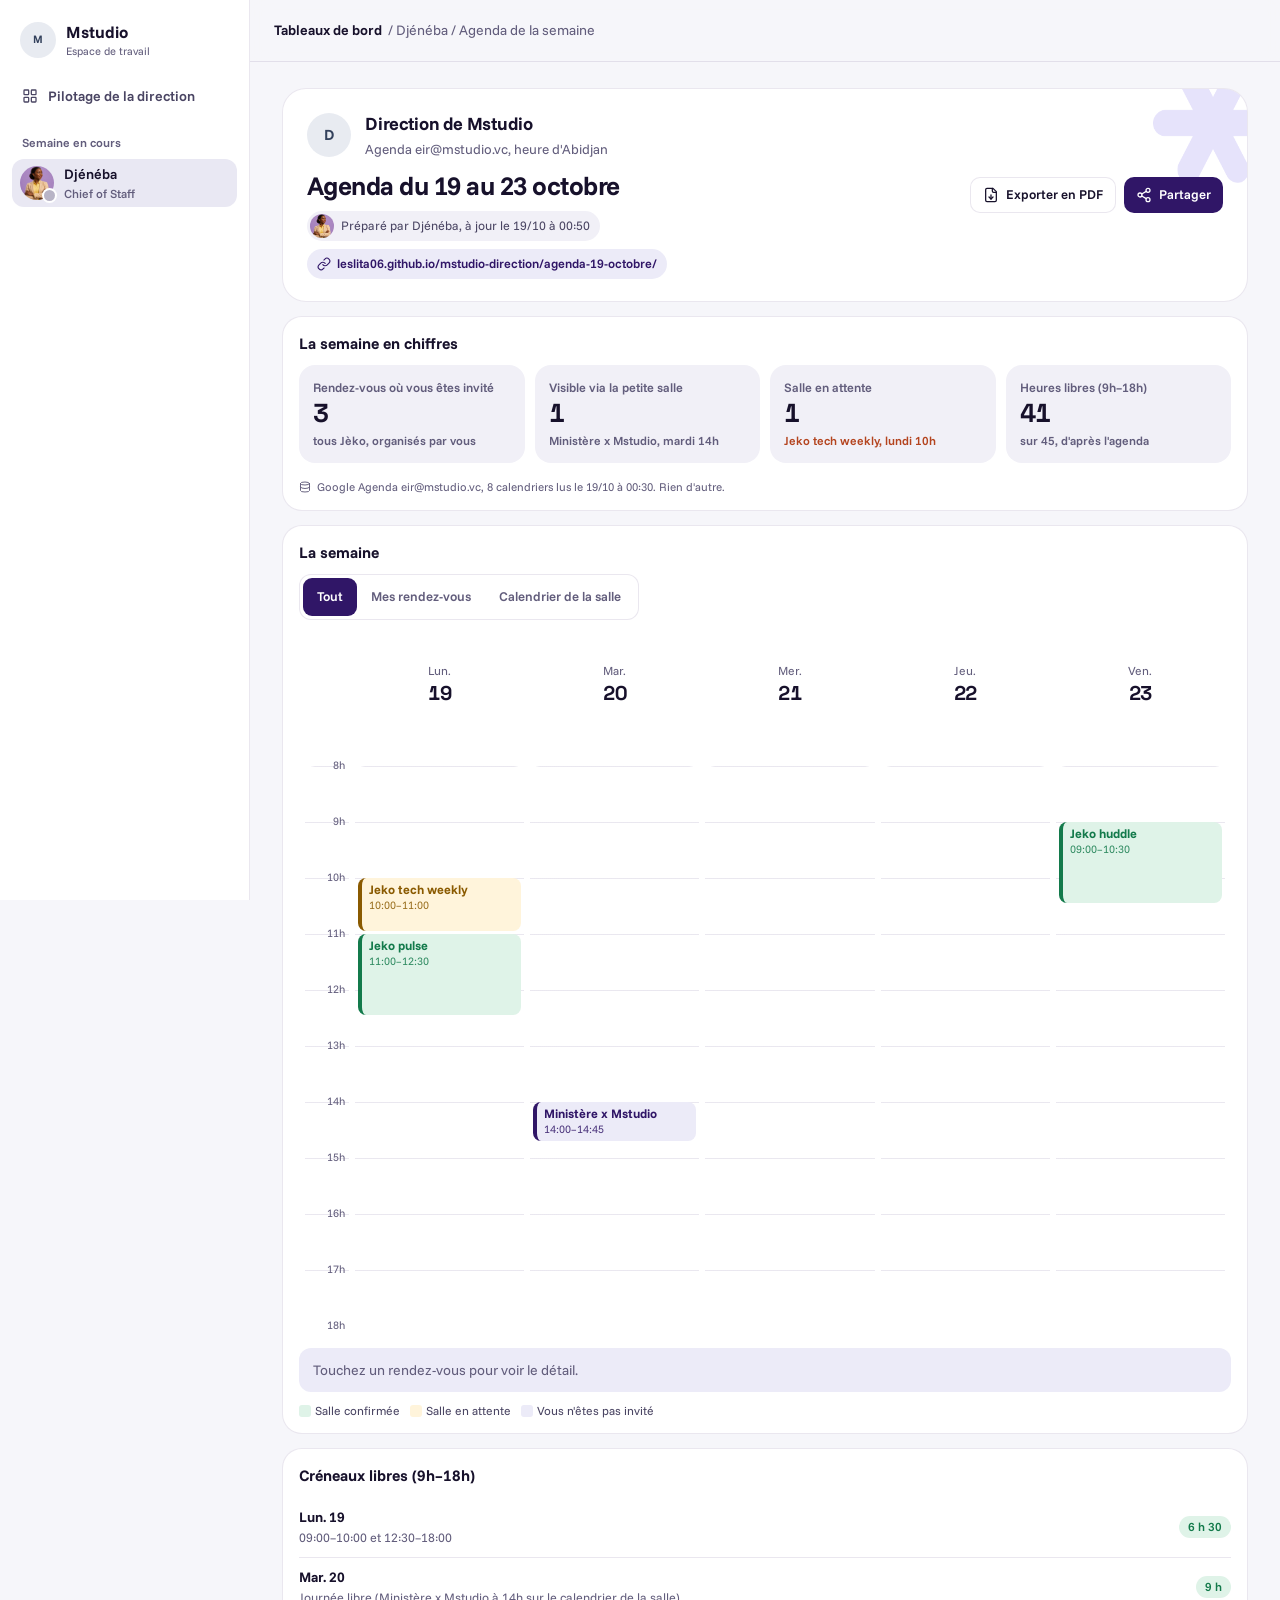
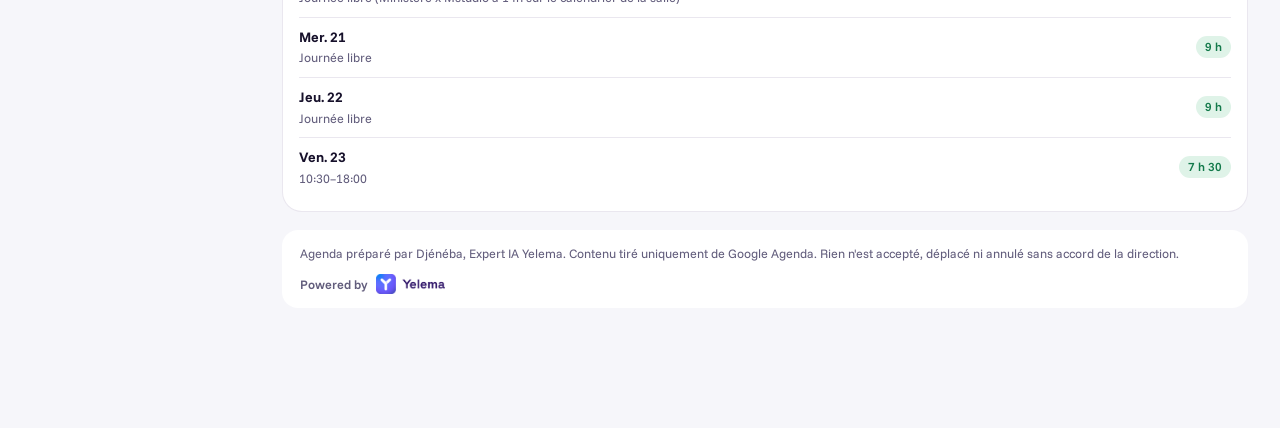
==== commit c83c00b7: "Agenda 19 octobre : uniquement Google Agenda" ====
--- a/agenda-19-octobre/index.html
+++ b/agenda-19-octobre/index.html
@@ -14,6 +14,7 @@
 .cv-ev b{font-size:12.5px;line-height:1.2}.cv-ev small{font-size:11px;opacity:.85}
 .cv-ev.ok{background:var(--ok-pale);color:var(--ok)}
 .cv-ev.mid{background:#FFF4DB;color:#8A5A00}
+.cv-ev.br{background:var(--tint);color:var(--brand-ink)}
 .cv-ev.late{background:#FDE7E3;color:#B4441F}
 .cv-ev.hors{background-image:repeating-linear-gradient(135deg,rgba(255,255,255,.55) 0 6px,transparent 6px 12px)}
 .cv-ev[hidden]{display:none}
@@ -38,7 +39,7 @@
   stroke-width="2"
   stroke-linecap="round"
   stroke-linejoin="round"
-><rect width="7" height="7" x="3" y="3" rx="1" /><rect width="7" height="7" x="14" y="3" rx="1" /><rect width="7" height="7" x="14" y="14" rx="1" /><rect width="7" height="7" x="3" y="14" rx="1" /></svg> Pilotage de la direction</a><div class="lb">Semaine en cours</div><a class="it" href="../semaine-19-octobre/">Préparation de la semaine</a><a class="mt on" href="./"><span class="p"><img src="img/djeneba.jpg" alt=""><i class="idle"></i></span><span class="grow"><span class="ell" style="display:block">Djénéba</span><small class="ell">Chief of Staff</small></span></a></aside><main style="min-width:0"><header class="top"><a class="mlogo" href="../"><span style="display:inline-flex;align-items:center;justify-content:center;width:32px;height:32px;border-radius:50%;background:#e8ebf1;color:#33415c;font-weight:700">M</span></a><div class="crumb grow"><b>Tableaux de bord</b> <span class="mute3">/ Djénéba / Agenda de la semaine</span></div></header><div class="page"><section class="tdm-head"><img class="tdm-art" src="img/art-asterisque.png" alt=""><div class="tdm-who"><div class="tdm-id"><span style="display:inline-flex;align-items:center;justify-content:center;width:44px;height:44px;border-radius:50%;background:#e8ebf1;color:#33415c;font-weight:700">D</span><span class="tdm-nm"><b>Direction de Mstudio</b><span>Agenda eir@mstudio.vc, heure d'Abidjan</span></span></div><h1>Agenda du 19 au 23 octobre</h1><div class="tdm-meta"><span class="tdm-xp"><img src="img/djeneba.jpg" alt=""> Préparé par Djénéba, à jour le 19/10 à 00:35</span><button class="tdm-lnk" data-copylink type="button" aria-label="Copier le lien"><svg class="i s" aria-hidden="true"
+><rect width="7" height="7" x="3" y="3" rx="1" /><rect width="7" height="7" x="14" y="3" rx="1" /><rect width="7" height="7" x="14" y="14" rx="1" /><rect width="7" height="7" x="3" y="14" rx="1" /></svg> Pilotage de la direction</a><div class="lb">Semaine en cours</div><a class="mt on" href="./"><span class="p"><img src="img/djeneba.jpg" alt=""><i class="idle"></i></span><span class="grow"><span class="ell" style="display:block">Djénéba</span><small class="ell">Chief of Staff</small></span></a></aside><main style="min-width:0"><header class="top"><a class="mlogo" href="../"><span style="display:inline-flex;align-items:center;justify-content:center;width:32px;height:32px;border-radius:50%;background:#e8ebf1;color:#33415c;font-weight:700">M</span></a><div class="crumb grow"><b>Tableaux de bord</b> <span class="mute3">/ Djénéba / Agenda de la semaine</span></div></header><div class="page"><section class="tdm-head"><img class="tdm-art" src="img/art-asterisque.png" alt=""><div class="tdm-who"><div class="tdm-id"><span style="display:inline-flex;align-items:center;justify-content:center;width:44px;height:44px;border-radius:50%;background:#e8ebf1;color:#33415c;font-weight:700">D</span><span class="tdm-nm"><b>Direction de Mstudio</b><span>Agenda eir@mstudio.vc, heure d'Abidjan</span></span></div><h1>Agenda du 19 au 23 octobre</h1><div class="tdm-meta"><span class="tdm-xp"><img src="img/djeneba.jpg" alt=""> Préparé par Djénéba, à jour le 19/10 à 00:50</span><button class="tdm-lnk" data-copylink type="button" aria-label="Copier le lien"><svg class="i s" aria-hidden="true"
  
   xmlns="http://www.w3.org/2000/svg"
  
@@ -72,7 +73,7 @@
   stroke-linecap="round"
   stroke-linejoin="round"
 ><circle cx="18" cy="5" r="3" /><circle cx="6" cy="12" r="3" /><circle cx="18" cy="19" r="3" /><line x1="8.59" x2="15.42" y1="13.51" y2="17.49" /><line x1="15.41" x2="8.59" y1="6.51" y2="10.49" /></svg> Partager</button></div></section><section class="mwg2">
-<article class="mw wide full" data-ty="La semaine en chiffres"><header><h4>La semaine en chiffres</h4></header><div class="kks" style="--kc:4"><div class="kk"><span>Rendez-vous dans l'agenda</span><b class="num">4</b><small>dont 3 Jèko</small></div><div class="kk"><span>Échéances hors agenda</span><b class="num">5</b><small class="warn">jurys, DSRV, tournage</small></div><div class="kk"><span>Conflit</span><b class="num">1</b><small class="warn">mardi 20, jury, DSRV et point Ministère</small></div><div class="kk"><span>Heures libres (9h–18h)</span><b class="num">31</b><small>dont jeudi 22 entier</small></div></div><p class="tdm-src"><svg class="i s" aria-hidden="true"
+<article class="mw wide full" data-ty="La semaine en chiffres"><header><h4>La semaine en chiffres</h4></header><div class="kks" style="--kc:4"><div class="kk"><span>Rendez-vous où vous êtes invité</span><b class="num">3</b><small>tous Jèko, organisés par vous</small></div><div class="kk"><span>Visible via la petite salle</span><b class="num">1</b><small>Ministère x Mstudio, mardi 14h</small></div><div class="kk"><span>Salle en attente</span><b class="num">1</b><small class="warn">Jeko tech weekly, lundi 10h</small></div><div class="kk"><span>Heures libres (9h–18h)</span><b class="num">41</b><small>sur 45, d'après l'agenda</small></div></div><p class="tdm-src"><svg class="i s" aria-hidden="true"
  
   xmlns="http://www.w3.org/2000/svg"
  
@@ -83,24 +84,12 @@
   stroke-width="2"
   stroke-linecap="round"
   stroke-linejoin="round"
-><ellipse cx="12" cy="5" rx="9" ry="3" /><path d="M3 5V19A9 3 0 0 0 21 19V5" /><path d="M3 12A9 3 0 0 0 21 12" /></svg> Agenda Google (8 calendriers lus le 19/10 à 00:30) et comptes rendus des 13 et 15/10</p></article>
-<article class="mw wide full" data-ty="Agenda"><header><h4>La semaine</h4></header><div class="tdm-bar"><div class="tdm-seg" role="group" data-for="cal"><button class="on" type="button" data-v="*">Tout</button><button type="button" data-v="agenda">Dans l'agenda</button><button type="button" data-v="hors">Hors agenda</button></div></div>
-<div id="cal"><div class="cv-wrap"><div class="cv"><div class="cv-hrs"><div class="cv-dh"></div><div class="cv-ads"></div><div class="cv-body" style="height:560px"><span style="top:0px">8h</span><span style="top:56px">9h</span><span style="top:112px">10h</span><span style="top:168px">11h</span><span style="top:224px">12h</span><span style="top:280px">13h</span><span style="top:336px">14h</span><span style="top:392px">15h</span><span style="top:448px">16h</span><span style="top:504px">17h</span><span style="top:560px">18h</span></div></div><div class="cv-col" data-day="lun"><div class="cv-dh"><small>Lun.</small><b class="num">19</b></div><div class="cv-ads"><span class="cv-ad mid" title="⟦heure et lieu à confirmer⟧">DSRV rencontre JOLI</span></div><div class="cv-body" style="height:560px"><button type="button" class="cv-ev mid agenda" data-k="agenda" style="top:112px;height:53px" data-t="Jeko tech weekly" data-w="Lun. 19 oct., 10:00–11:00" data-l="Petite salle + Meet" data-n="Salle pas encore confirmée par la réservation" data-s="À confirmer"><b>Jeko tech weekly</b><small>10:00–11:00</small></button><button type="button" class="cv-ev ok agenda" data-k="agenda" style="top:168px;height:81.0px" data-t="Jeko pulse" data-w="Lun. 19 oct., 11:00–12:30" data-l="Petite salle + Meet" data-n="Récurrent, organisé par la direction" data-s="Confirmé"><b>Jeko pulse</b><small>11:00–12:30</small></button></div></div><div class="cv-col" data-day="mar"><div class="cv-dh"><small>Mar.</small><b class="num">20</b></div><div class="cv-ads"><span class="cv-ad late" title="Chevauche le jury">DSRV : introduction et visite (matin)</span></div><div class="cv-body" style="height:560px"><button type="button" class="cv-ev late hors" data-k="hors" style="top:112px;height:277px;left:3px;right:50%" data-t="Jury Ivoire Tech Next 15" data-w="Mar. 20 oct., 10:00–15:00" data-l="Ministère" data-n="Pas bloqué dans l&#x27;agenda" data-s="Conflit"><b>Jury Ivoire Tech Next 15</b><small>10:00–15:00</small></button><button type="button" class="cv-ev late agenda" data-k="agenda" style="top:336px;height:39.0px;left:51%;right:3px" data-t="Ministère x Mstudio" data-w="Mar. 20 oct., 14:00–14:45" data-l="Petite salle + Meet" data-n="Chevauche le jury (fin 15h). Organisé par Leslie" data-s="Conflit"><b>Ministère x Mstudio</b><small>14:00–14:45</small></button></div></div><div class="cv-col" data-day="mer"><div class="cv-dh"><small>Mer.</small><b class="num">21</b></div><div class="cv-ads"><span class="cv-ad none"></span></div><div class="cv-body" style="height:560px"><button type="button" class="cv-ev late hors" data-k="hors" style="top:112px;height:277px" data-t="Jury Scale-Up" data-w="Mer. 21 oct., 10:00–15:00" data-l="Ministère" data-n="Pas bloqué dans l&#x27;agenda" data-s="Conflit"><b>Jury Scale-Up</b><small>10:00–15:00</small></button></div></div><div class="cv-col" data-day="jeu"><div class="cv-dh"><small>Jeu.</small><b class="num">22</b></div><div class="cv-ads"><span class="cv-ad mid" title="⟦à confirmer⟧">Tournage vidéo des lauréats</span></div><div class="cv-body" style="height:560px"></div></div><div class="cv-col" data-day="ven"><div class="cv-dh"><small>Ven.</small><b class="num">23</b></div><div class="cv-ads"><span class="cv-ad br" title="Repère">Fin de la visite DSRV</span></div><div class="cv-body" style="height:560px"><button type="button" class="cv-ev ok agenda" data-k="agenda" style="top:56px;height:81.0px" data-t="Jeko huddle" data-w="Ven. 23 oct., 09:00–10:30" data-l="Petite salle + Meet" data-n="Récurrent, organisé par la direction" data-s="Confirmé"><b>Jeko huddle</b><small>09:00–10:30</small></button></div></div></div><div class="cv-det" id="det"><span class="mute3">Touchez un rendez-vous pour voir le détail.</span></div><div class="cv-leg"><span><i style="background:var(--ok-pale)"></i>Confirmé</span><span><i style="background:#FFF4DB"></i>À confirmer</span><span><i style="background:#FDE7E3"></i>Conflit</span><span><i style="background:repeating-linear-gradient(135deg,#ddd 0 3px,#fff 3px 6px)"></i>Hors agenda (tiré des comptes rendus)</span></div></div>
-<ul class="wag vlist"><li class="ag" data-k="hors"><span class="agt"><b>Journée</b><small>Lun. 19</small></span><span class="grow"><b>DSRV rencontre JOLI</b><small>⟦heure et lieu à confirmer⟧</small></span><span class="pill mid">À confirmer</span></li><li class="ag" data-k="agenda"><span class="agt"><b>10:00–11:00</b><small>Lun. 19</small></span><span class="grow"><b>Jeko tech weekly</b><small>Petite salle + Meet · Salle pas encore confirmée par la réservation</small></span><span class="pill mid">À confirmer</span></li><li class="ag" data-k="agenda"><span class="agt"><b>11:00–12:30</b><small>Lun. 19</small></span><span class="grow"><b>Jeko pulse</b><small>Petite salle + Meet · Récurrent, organisé par la direction</small></span><span class="pill ok">Confirmé</span></li><li class="ag" data-k="hors"><span class="agt"><b>Journée</b><small>Mar. 20</small></span><span class="grow"><b>DSRV : introduction et visite (matin)</b><small>Chevauche le jury</small></span><span class="pill late">Conflit</span></li><li class="ag" data-k="hors"><span class="agt"><b>10:00–15:00</b><small>Mar. 20</small></span><span class="grow"><b>Jury Ivoire Tech Next 15</b><small>Ministère · Pas bloqué dans l&#x27;agenda</small></span><span class="pill late">Conflit</span></li><li class="ag" data-k="agenda"><span class="agt"><b>14:00–14:45</b><small>Mar. 20</small></span><span class="grow"><b>Ministère x Mstudio</b><small>Petite salle + Meet · Chevauche le jury (fin 15h). Organisé par Leslie</small></span><span class="pill late">Conflit</span></li><li class="ag" data-k="hors"><span class="agt"><b>10:00–15:00</b><small>Mer. 21</small></span><span class="grow"><b>Jury Scale-Up</b><small>Ministère · Pas bloqué dans l&#x27;agenda</small></span><span class="pill late">Conflit</span></li><li class="ag" data-k="hors"><span class="agt"><b>Journée</b><small>Jeu. 22</small></span><span class="grow"><b>Tournage vidéo des lauréats</b><small>⟦à confirmer⟧</small></span><span class="pill mid">À confirmer</span></li><li class="ag" data-k="hors"><span class="agt"><b>Journée</b><small>Ven. 23</small></span><span class="grow"><b>Fin de la visite DSRV</b><small>Repère</small></span><span class="pill br">Repère</span></li><li class="ag" data-k="agenda"><span class="agt"><b>09:00–10:30</b><small>Ven. 23</small></span><span class="grow"><b>Jeko huddle</b><small>Petite salle + Meet · Récurrent, organisé par la direction</small></span><span class="pill ok">Confirmé</span></li><li class="ag" data-k="hors"><span class="agt"><b>⟦non fixé⟧</b><small>Semaine</small></span><span class="grow"><b>Revue BP + pricing Yelema avec Cédric</b><small>Ni date ni responsable</small></span><span class="pill mid">À caler</span></li></ul></div></article>
-<article class="mw" data-ty="À arbitrer"><header><h4>À arbitrer</h4></header><ul class="wcr"><li><span class="grow"><b>Mardi 20 : qui va où ?</b><small>Jury 10h–15h, visite DSRV le matin, point Ministère x Mstudio à 14h</small></span><span class="pill late">Conflit</span></li><li><span class="grow"><b>Documents des candidats</b><small>Les comptes rendus du 13/10 et du 15/10 se contredisent, toujours pas tranché</small></span><span class="pill mid">À trancher</span></li><li><span class="grow"><b>Jeko tech weekly, lundi 10h</b><small>La petite salle n'a pas encore accepté la réservation</small></span><span class="pill mid">À vérifier</span></li></ul></article>
-<article class="mw" data-ty="Temps libre"><header><h4>Créneaux libres</h4></header><ul class="wcr"><li><span class="grow"><b>Lun. 19</b><small>09:00–10:00 et 12:30–18:00</small></span><span class="pill ok">6 h 30</span></li><li><span class="grow"><b>Mar. 20</b><small>09:00–10:00 et 15:00–18:00</small></span><span class="pill ok">4 h</span></li><li><span class="grow"><b>Mer. 21</b><small>09:00–10:00 et 15:00–18:00</small></span><span class="pill ok">4 h</span></li><li><span class="grow"><b>Jeu. 22</b><small>Journée libre, sauf tournage ⟦horaire à confirmer⟧</small></span><span class="pill ok">9 h</span></li><li><span class="grow"><b>Ven. 23</b><small>10:30–18:00</small></span><span class="pill ok">7 h 30</span></li></ul><p class="tdm-src"><svg class="i s" aria-hidden="true"
- 
-  xmlns="http://www.w3.org/2000/svg"
- 
- 
-  viewBox="0 0 24 24"
-  fill="none"
-  stroke="currentColor"
-  stroke-width="2"
-  stroke-linecap="round"
-  stroke-linejoin="round"
-><ellipse cx="12" cy="5" rx="9" ry="3" /><path d="M3 5V19A9 3 0 0 0 21 19V5" /><path d="M3 12A9 3 0 0 0 21 12" /></svg> Proposé pour la revue BP avec Cédric : jeudi 22 à 10h ou vendredi 23 à 11h</p></article>
-</section><a class="tbsig" href="https://leslita06.github.io/yelema-site-preview/" target="_blank" rel="noopener"><span>Agenda préparé par Djénéba, Expert IA Yelema. Version en ligne : aucun nom d'interlocuteur extérieur. Rien n'est accepté, déplacé ni annulé sans accord de la direction.</span><span class="pby2">Powered by <img src="img/yelema_long.png" alt="Yelema"></span></a></div></main></div><div class="toast" id="tdm-toast" role="status"></div>
+><ellipse cx="12" cy="5" rx="9" ry="3" /><path d="M3 5V19A9 3 0 0 0 21 19V5" /><path d="M3 12A9 3 0 0 0 21 12" /></svg> Google Agenda eir@mstudio.vc, 8 calendriers lus le 19/10 à 00:30. Rien d'autre.</p></article>
+<article class="mw wide full" data-ty="Agenda"><header><h4>La semaine</h4></header><div class="tdm-bar"><div class="tdm-seg" role="group" data-for="cal"><button class="on" type="button" data-v="*">Tout</button><button type="button" data-v="moi">Mes rendez-vous</button><button type="button" data-v="salle">Calendrier de la salle</button></div></div>
+<div id="cal"><div class="cv-wrap"><div class="cv"><div class="cv-hrs"><div class="cv-dh"></div><div class="cv-ads"></div><div class="cv-body" style="height:560px"><span style="top:0px">8h</span><span style="top:56px">9h</span><span style="top:112px">10h</span><span style="top:168px">11h</span><span style="top:224px">12h</span><span style="top:280px">13h</span><span style="top:336px">14h</span><span style="top:392px">15h</span><span style="top:448px">16h</span><span style="top:504px">17h</span><span style="top:560px">18h</span></div></div><div class="cv-col" data-day="lun"><div class="cv-dh"><small>Lun.</small><b class="num">19</b></div><div class="cv-ads"><span class="cv-ad none"></span></div><div class="cv-body" style="height:560px"><button type="button" class="cv-ev mid moi" data-k="moi" style="top:112px;height:53px" data-t="Jeko tech weekly" data-w="Lun. 19 oct., 10:00–11:00" data-l="Petite salle + Meet" data-n="Vous organisez. La petite salle n&#x27;a pas encore accepté la réservation. Invités : Diane, Jèko (2)" data-s="Salle en attente"><b>Jeko tech weekly</b><small>10:00–11:00</small></button><button type="button" class="cv-ev ok moi" data-k="moi" style="top:168px;height:81.0px" data-t="Jeko pulse" data-w="Lun. 19 oct., 11:00–12:30" data-l="Petite salle + Meet" data-n="Vous organisez. Salle acceptée. Invités : Diane, Jèko (2)" data-s="Salle confirmée"><b>Jeko pulse</b><small>11:00–12:30</small></button></div></div><div class="cv-col" data-day="mar"><div class="cv-dh"><small>Mar.</small><b class="num">20</b></div><div class="cv-ads"><span class="cv-ad none"></span></div><div class="cv-body" style="height:560px"><button type="button" class="cv-ev br salle" data-k="salle" style="top:336px;height:39.0px" data-t="Ministère x Mstudio" data-w="Mar. 20 oct., 14:00–14:45" data-l="Petite salle + Meet" data-n="Visible via le calendrier de la petite salle. Organisé par Leslie, vous n&#x27;êtes pas dans les invités" data-s="Pas invité"><b>Ministère x Mstudio</b><small>14:00–14:45</small></button></div></div><div class="cv-col" data-day="mer"><div class="cv-dh"><small>Mer.</small><b class="num">21</b></div><div class="cv-ads"><span class="cv-ad none"></span></div><div class="cv-body" style="height:560px"></div></div><div class="cv-col" data-day="jeu"><div class="cv-dh"><small>Jeu.</small><b class="num">22</b></div><div class="cv-ads"><span class="cv-ad none"></span></div><div class="cv-body" style="height:560px"></div></div><div class="cv-col" data-day="ven"><div class="cv-dh"><small>Ven.</small><b class="num">23</b></div><div class="cv-ads"><span class="cv-ad none"></span></div><div class="cv-body" style="height:560px"><button type="button" class="cv-ev ok moi" data-k="moi" style="top:56px;height:81.0px" data-t="Jeko huddle" data-w="Ven. 23 oct., 09:00–10:30" data-l="Petite salle + Meet" data-n="Vous organisez. Salle acceptée. Invités : Diane, Jèko (2)" data-s="Salle confirmée"><b>Jeko huddle</b><small>09:00–10:30</small></button></div></div></div><div class="cv-det" id="det"><span class="mute3">Touchez un rendez-vous pour voir le détail.</span></div><div class="cv-leg"><span><i style="background:var(--ok-pale)"></i>Salle confirmée</span><span><i style="background:#FFF4DB"></i>Salle en attente</span><span><i style="background:var(--tint)"></i>Vous n'êtes pas invité</span></div></div>
+<ul class="wag vlist"><li class="ag" data-k="moi"><span class="agt"><b>10:00–11:00</b><small>Lun. 19</small></span><span class="grow"><b>Jeko tech weekly</b><small>Petite salle + Meet · Vous organisez. La petite salle n&#x27;a pas encore accepté la réservation. Invités : Diane, Jèko (2)</small></span><span class="pill mid">Salle en attente</span></li><li class="ag" data-k="moi"><span class="agt"><b>11:00–12:30</b><small>Lun. 19</small></span><span class="grow"><b>Jeko pulse</b><small>Petite salle + Meet · Vous organisez. Salle acceptée. Invités : Diane, Jèko (2)</small></span><span class="pill ok">Salle confirmée</span></li><li class="ag" data-k="salle"><span class="agt"><b>14:00–14:45</b><small>Mar. 20</small></span><span class="grow"><b>Ministère x Mstudio</b><small>Petite salle + Meet · Visible via le calendrier de la petite salle. Organisé par Leslie, vous n&#x27;êtes pas dans les invités</small></span><span class="pill br">Pas invité</span></li><li class="ag" data-k="moi"><span class="agt"><b>09:00–10:30</b><small>Ven. 23</small></span><span class="grow"><b>Jeko huddle</b><small>Petite salle + Meet · Vous organisez. Salle acceptée. Invités : Diane, Jèko (2)</small></span><span class="pill ok">Salle confirmée</span></li></ul></div></article>
+<article class="mw wide" data-ty="Temps libre"><header><h4>Créneaux libres (9h–18h)</h4></header><ul class="wcr"><li><span class="grow"><b>Lun. 19</b><small>09:00–10:00 et 12:30–18:00</small></span><span class="pill ok">6 h 30</span></li><li><span class="grow"><b>Mar. 20</b><small>Journée libre (Ministère x Mstudio à 14h sur le calendrier de la salle)</small></span><span class="pill ok">9 h</span></li><li><span class="grow"><b>Mer. 21</b><small>Journée libre</small></span><span class="pill ok">9 h</span></li><li><span class="grow"><b>Jeu. 22</b><small>Journée libre</small></span><span class="pill ok">9 h</span></li><li><span class="grow"><b>Ven. 23</b><small>10:30–18:00</small></span><span class="pill ok">7 h 30</span></li></ul></article>
+</section><a class="tbsig" href="https://leslita06.github.io/yelema-site-preview/" target="_blank" rel="noopener"><span>Agenda préparé par Djénéba, Expert IA Yelema. Contenu tiré uniquement de Google Agenda. Rien n'est accepté, déplacé ni annulé sans accord de la direction.</span><span class="pby2">Powered by <img src="img/yelema_long.png" alt="Yelema"></span></a></div></main></div><div class="toast" id="tdm-toast" role="status"></div>
 <script>(function(){var tt=document.getElementById('tdm-toast'),T;function toast(m){tt.textContent=m;tt.classList.add('on');clearTimeout(T);T=setTimeout(function(){tt.classList.remove('on')},2400)}
 var L=document.body.getAttribute('data-lien');function copy(){try{navigator.clipboard.writeText('https://'+L)}catch(e){}toast('Lien copié : '+L)}
 document.querySelectorAll('[data-copylink]').forEach(function(b){b.addEventListener('click',copy)});
